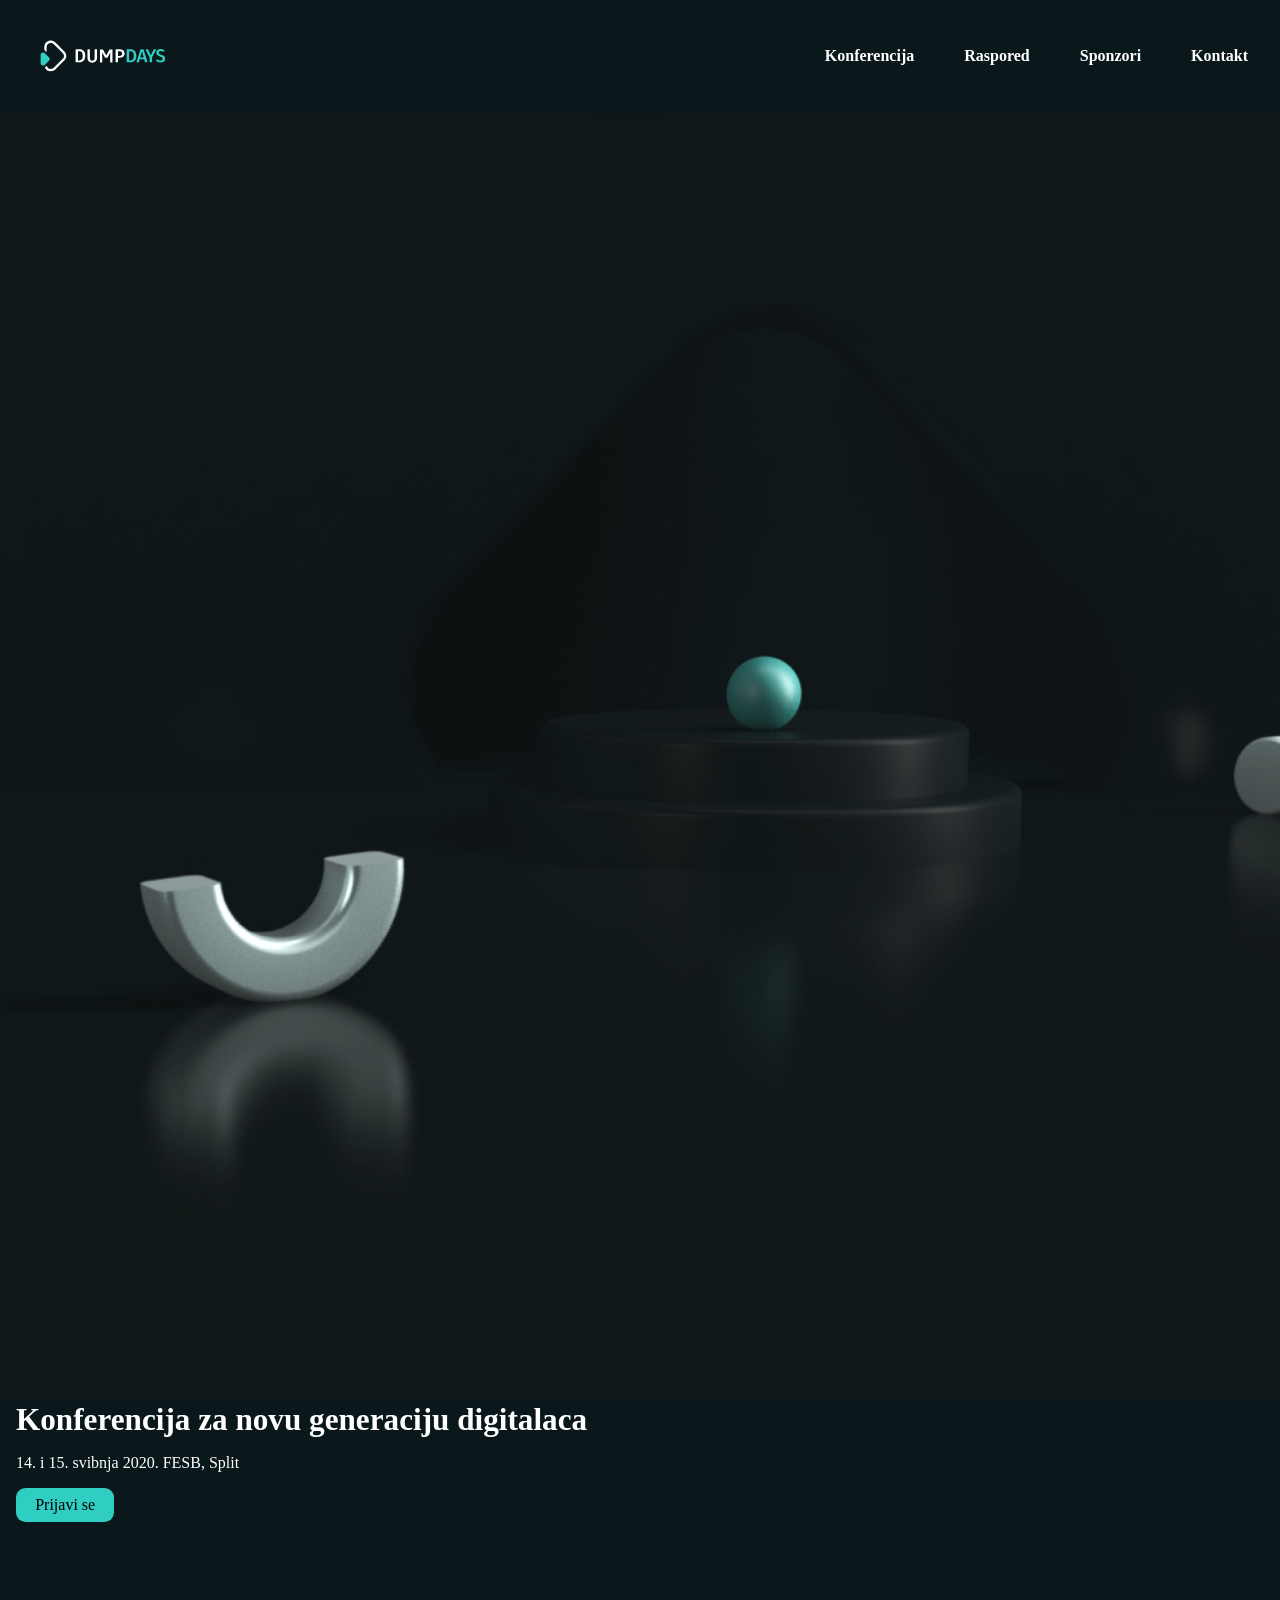
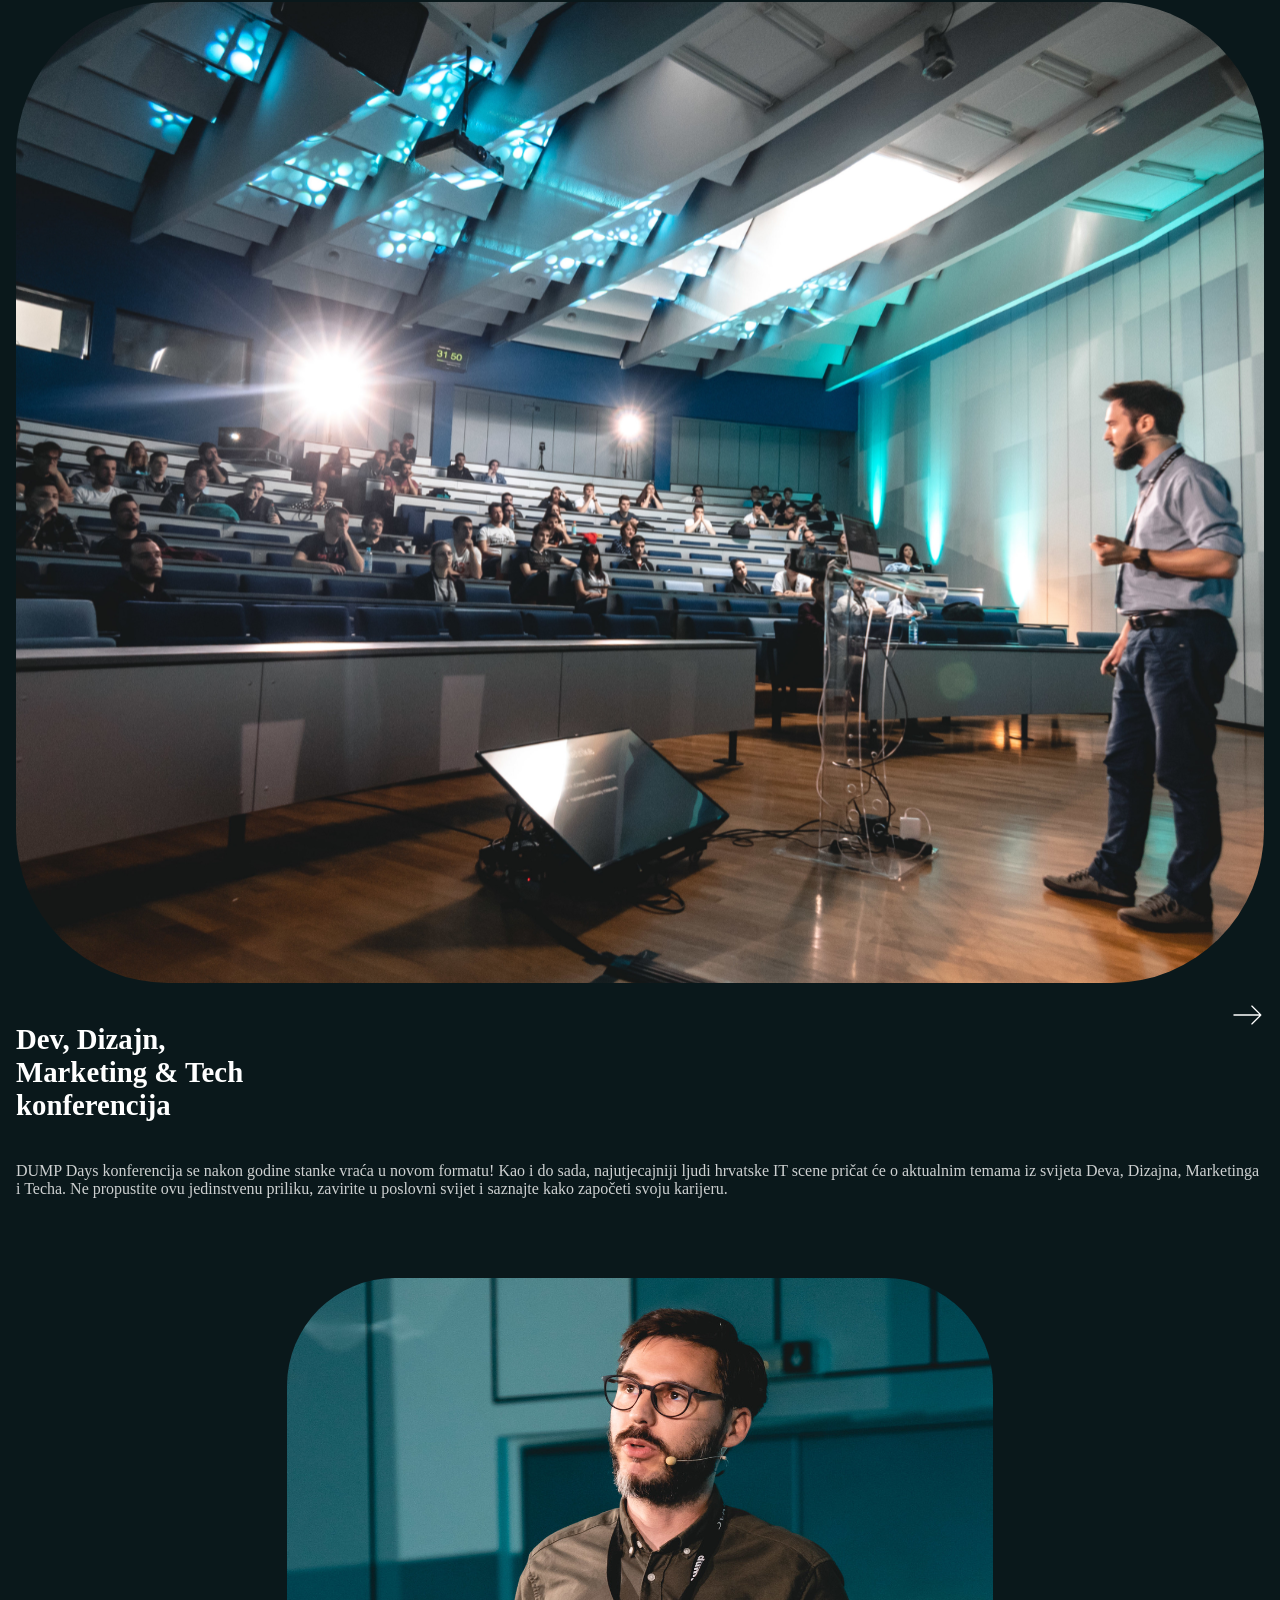
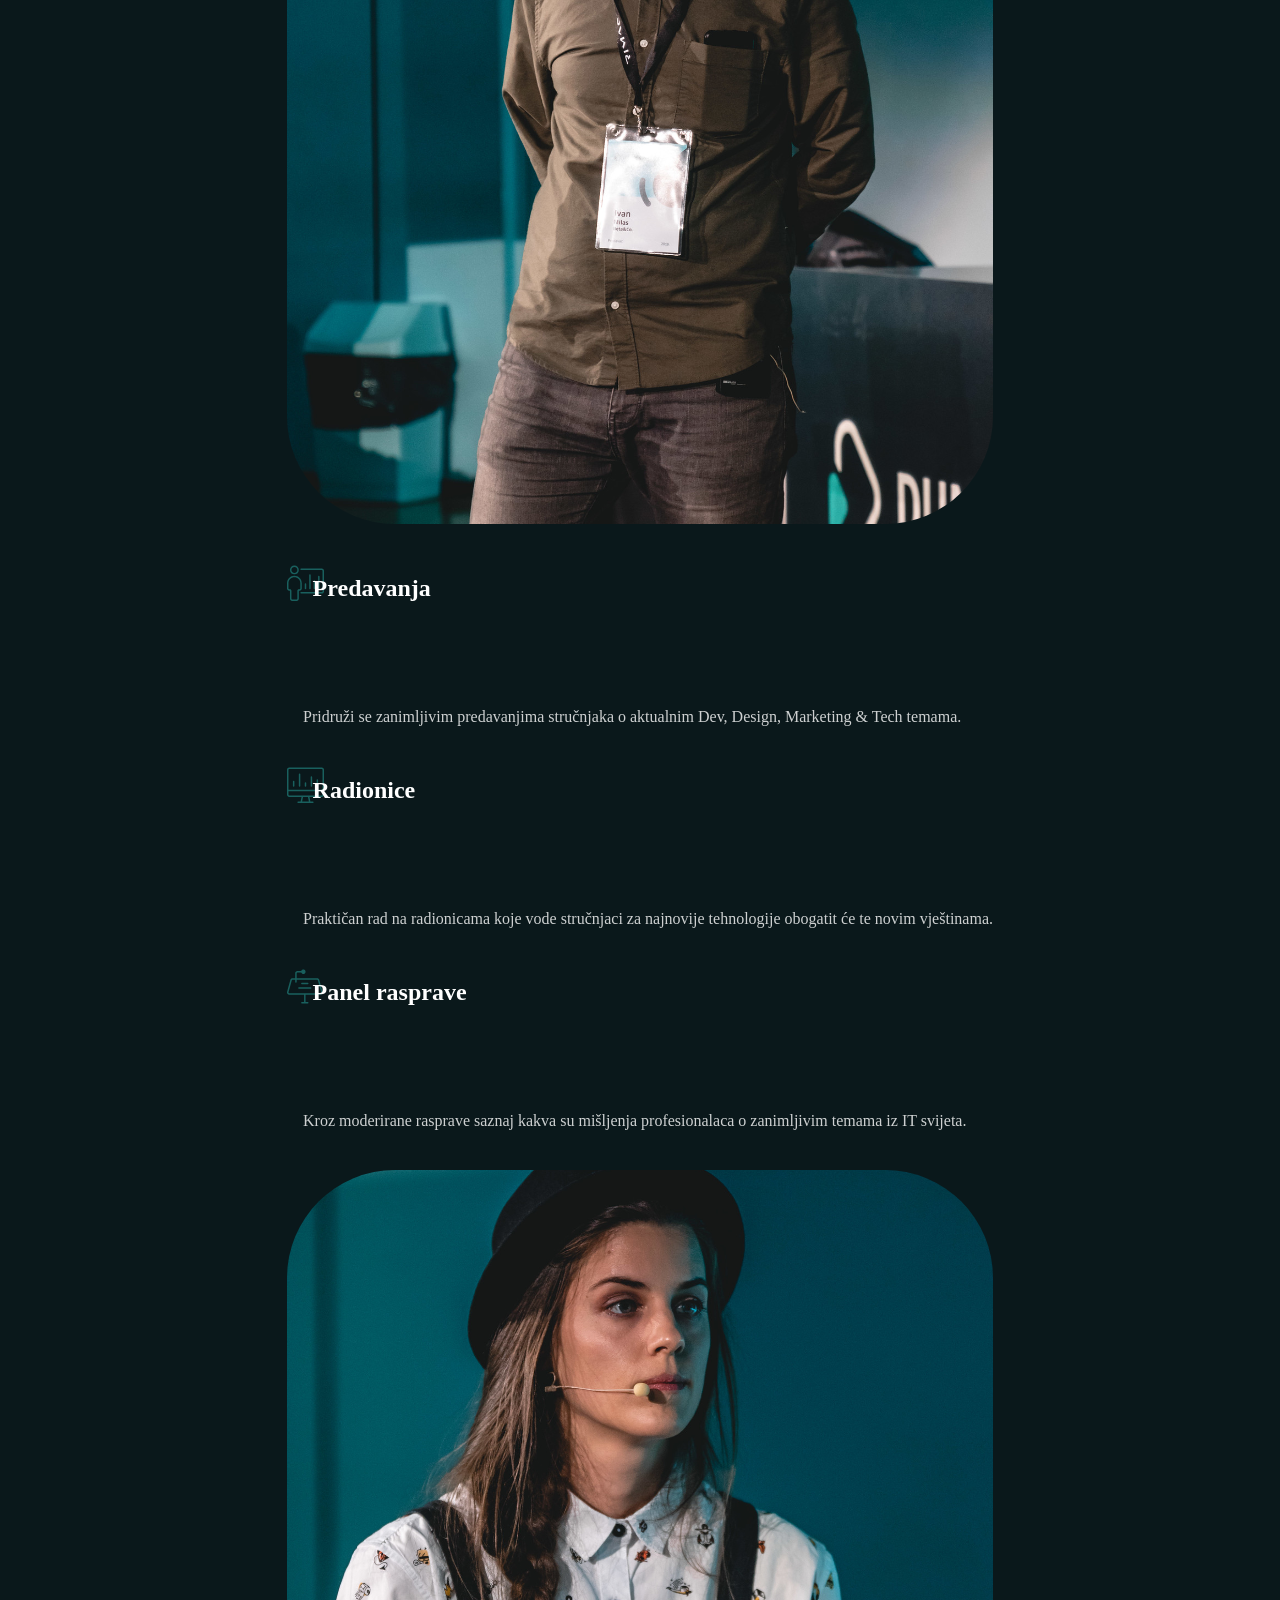
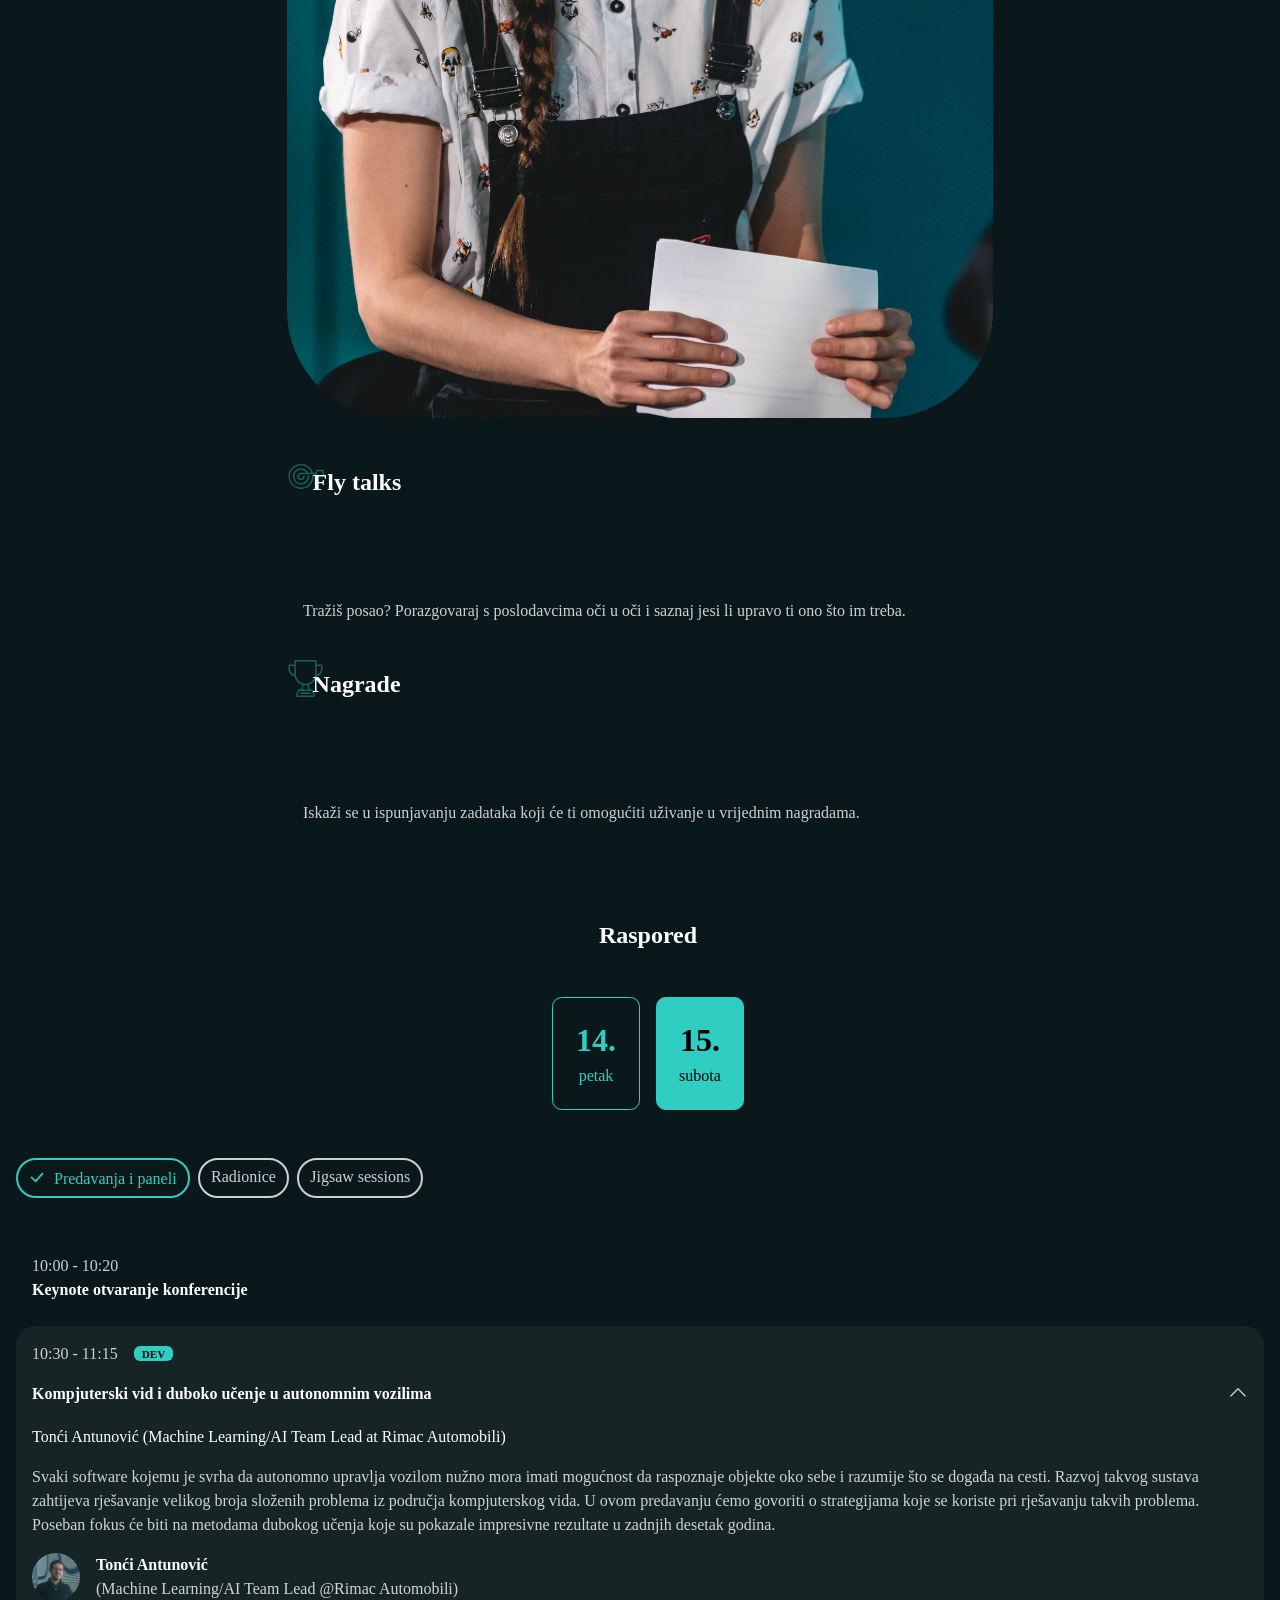
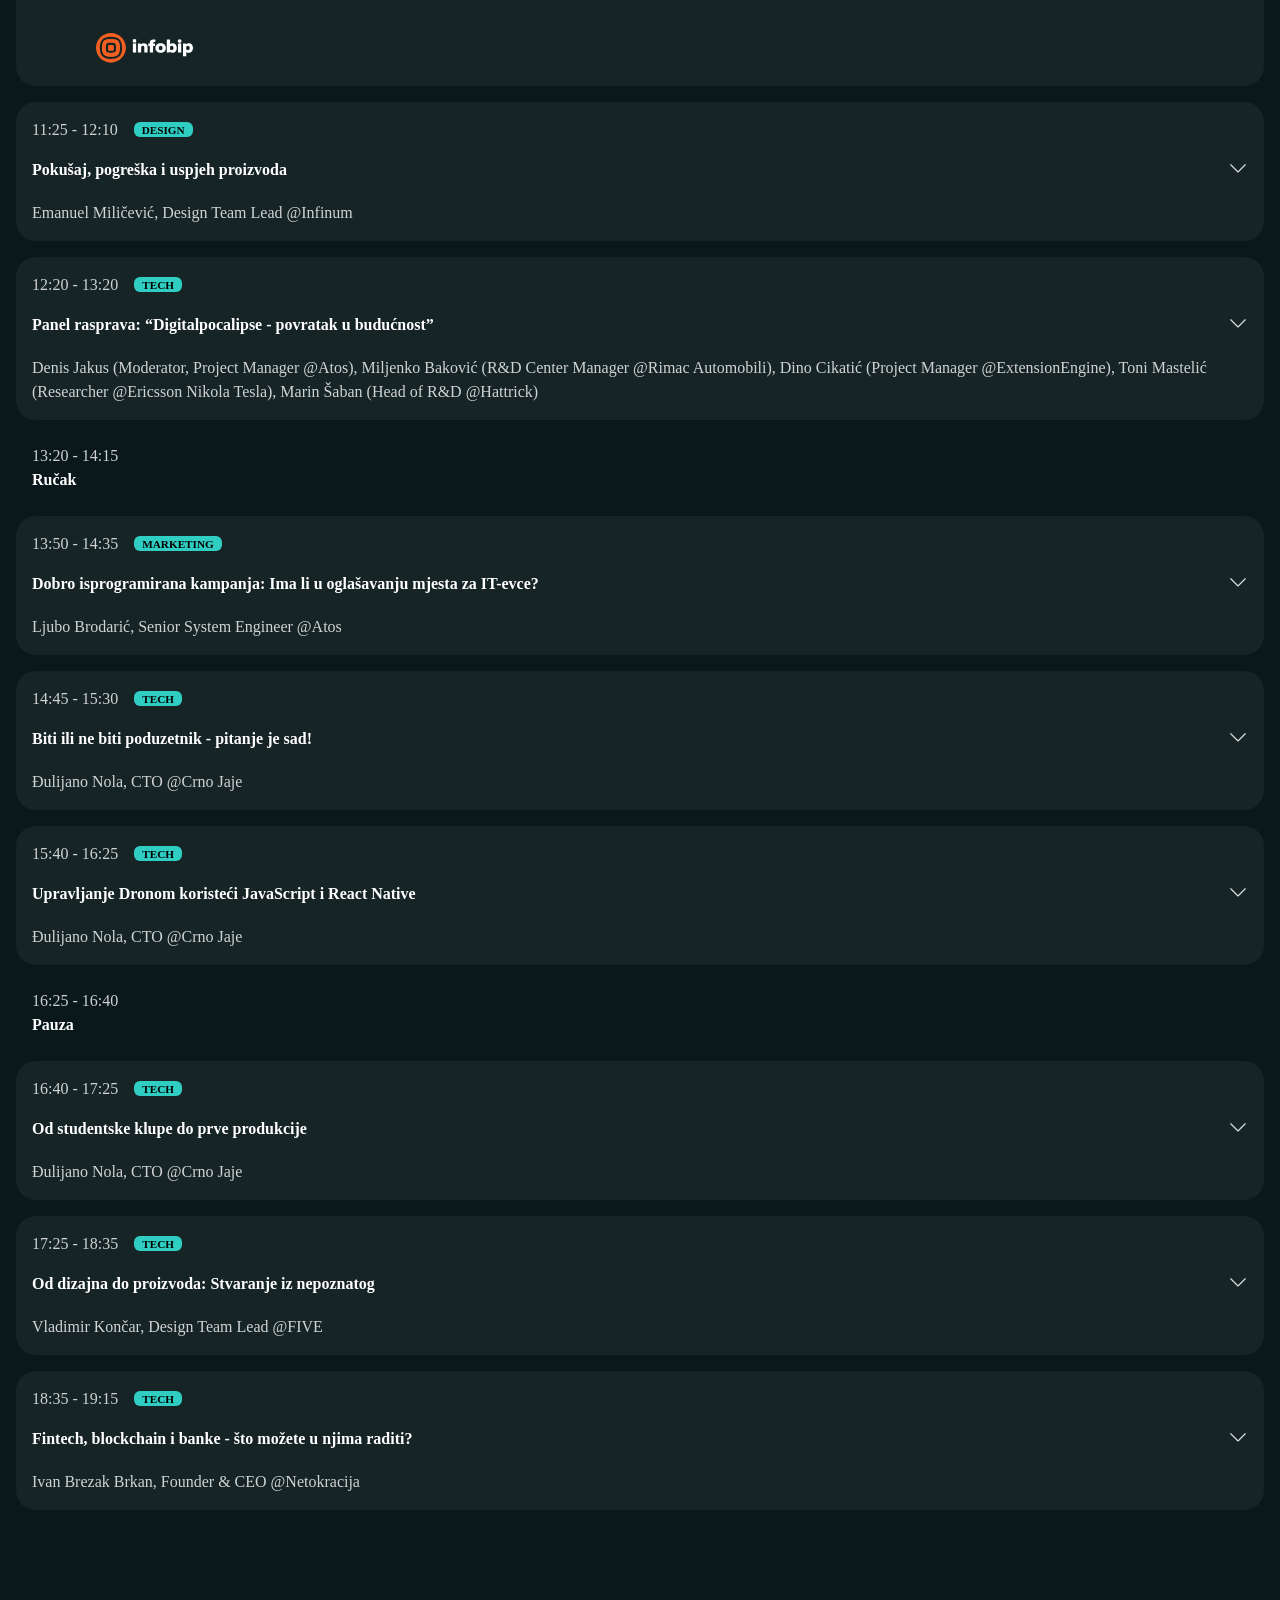
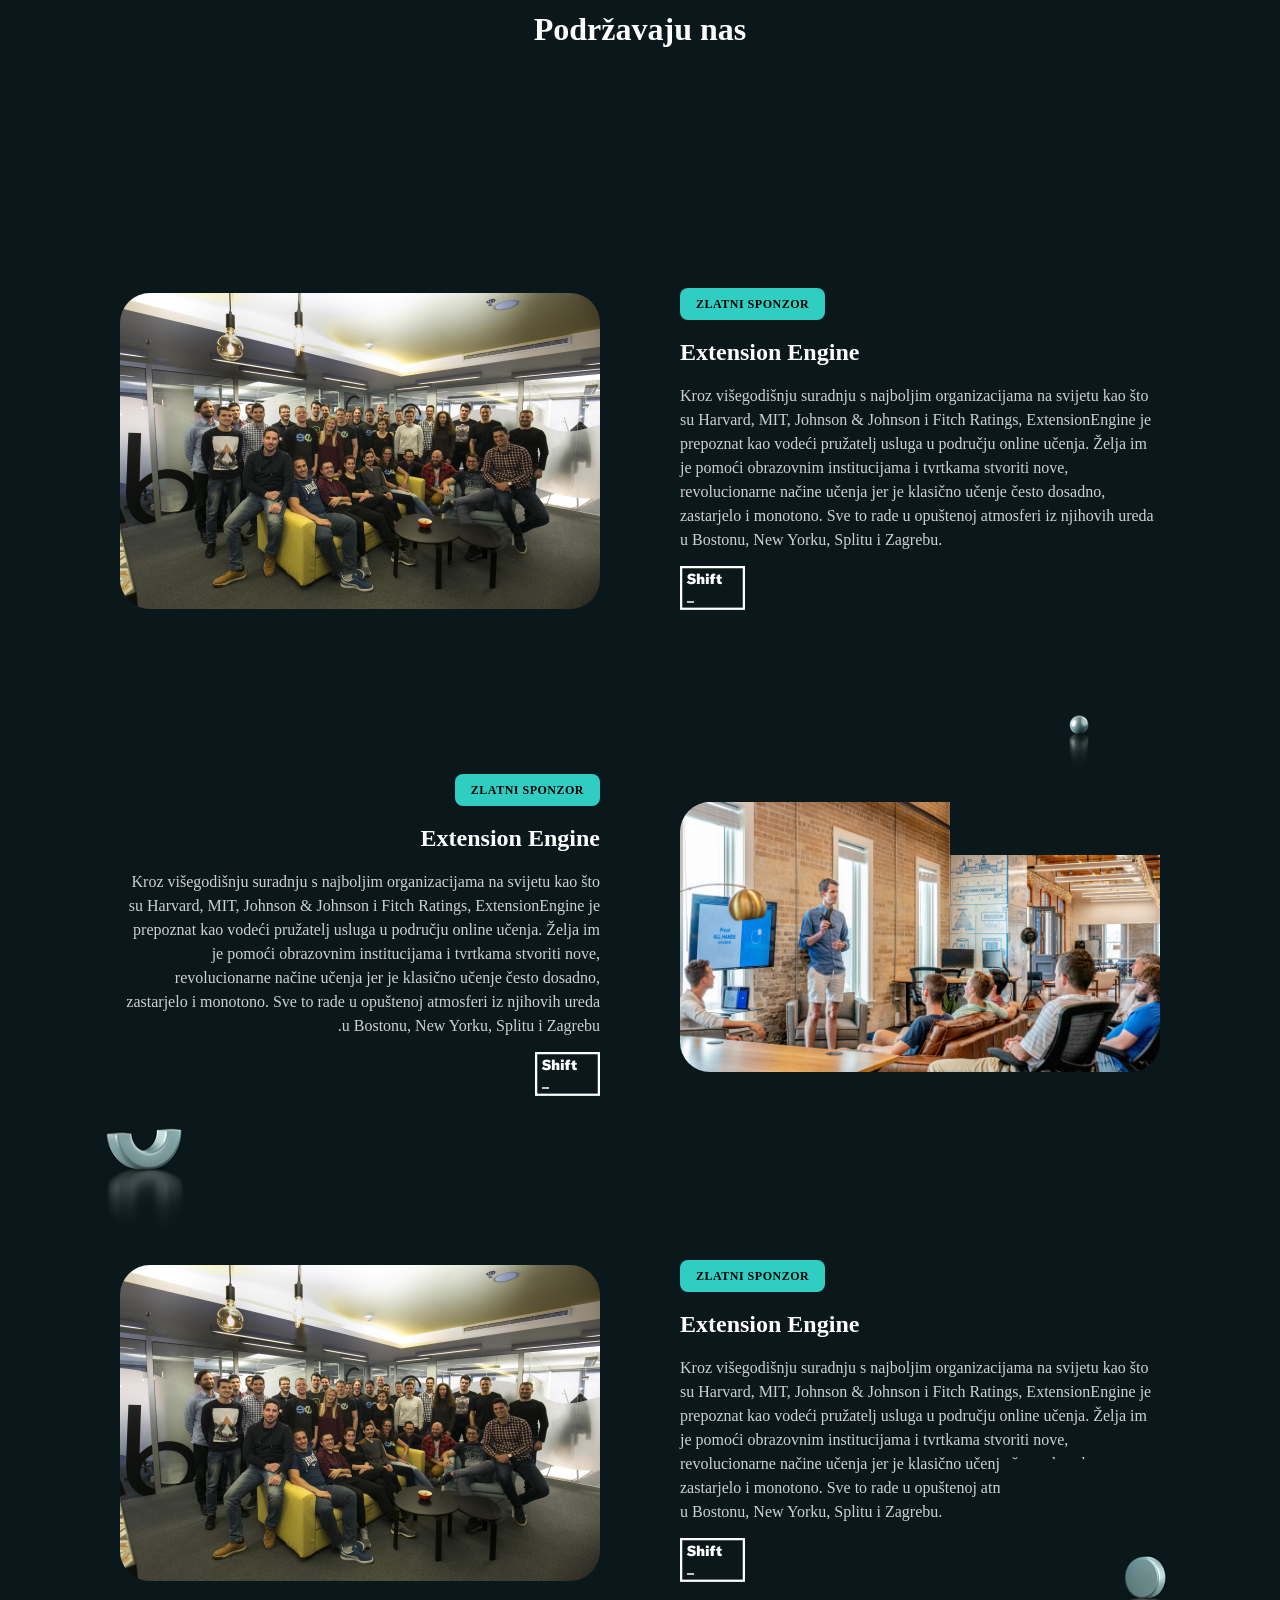
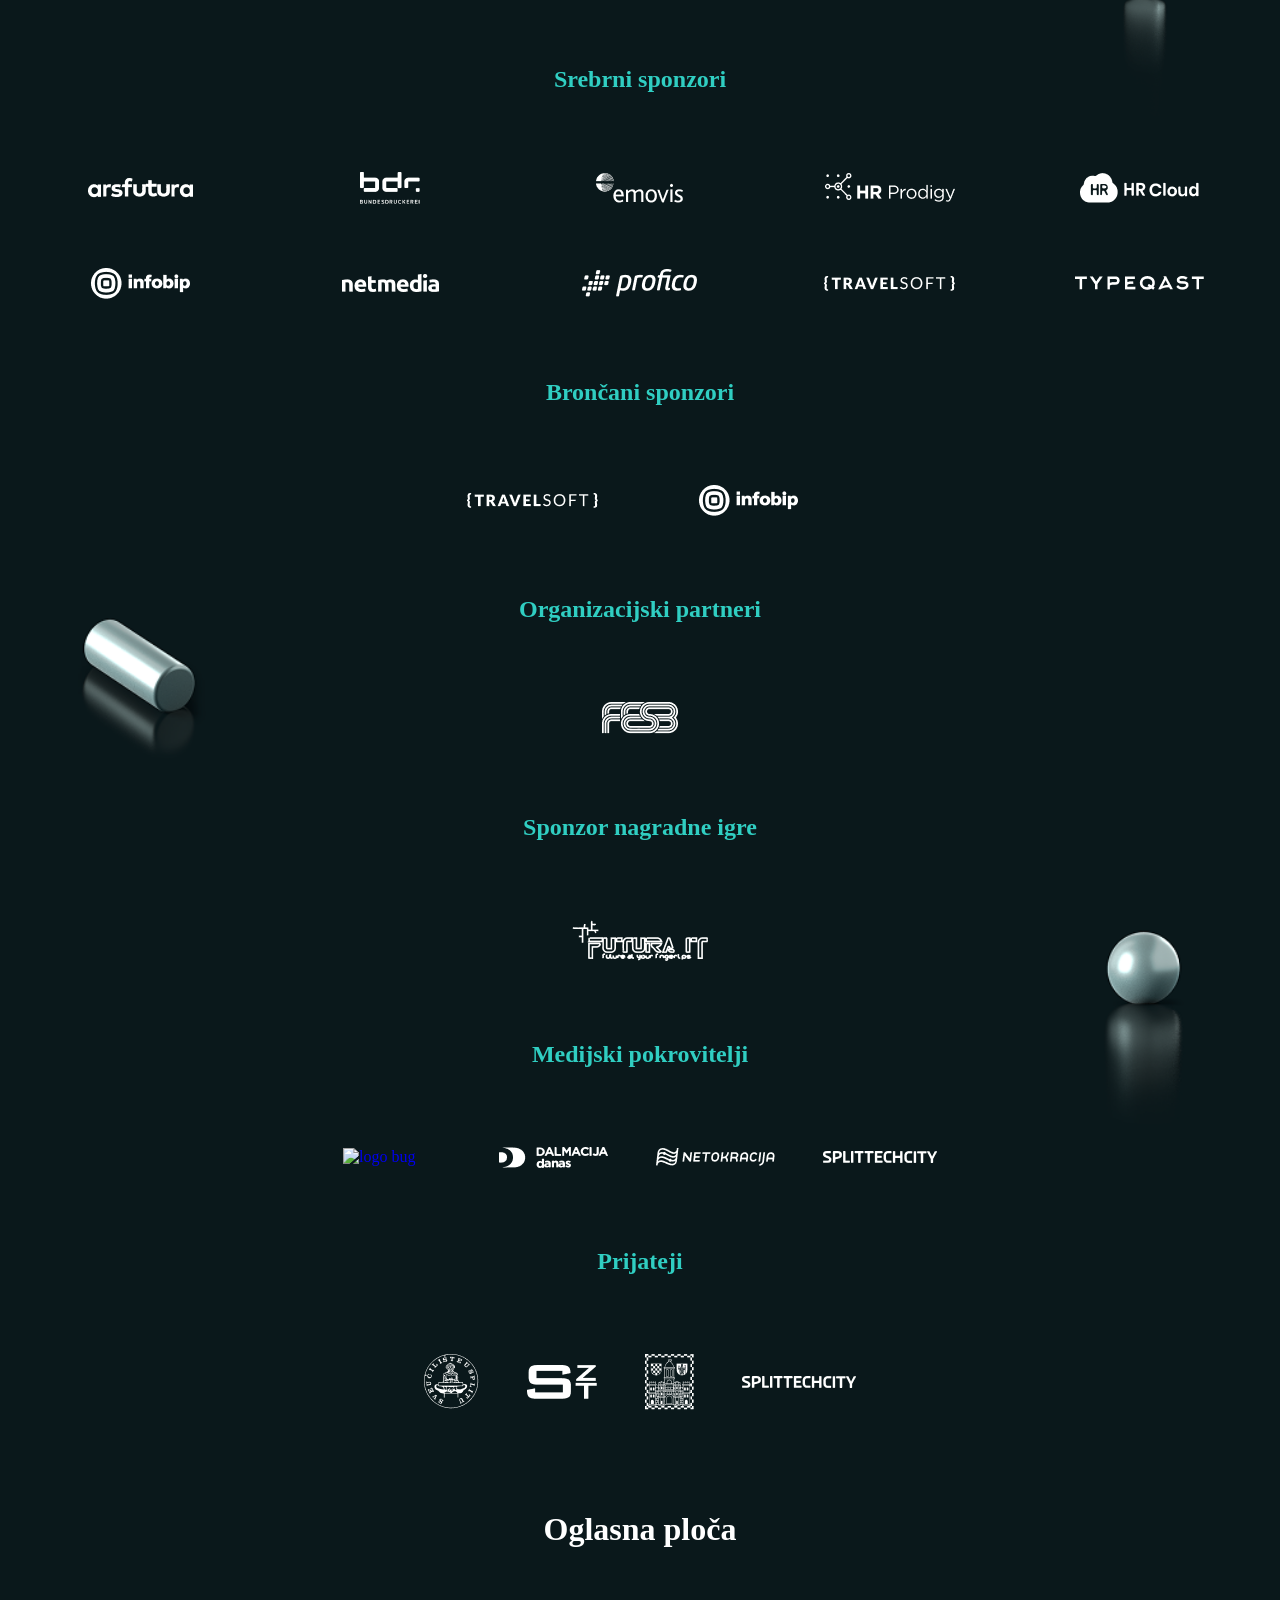
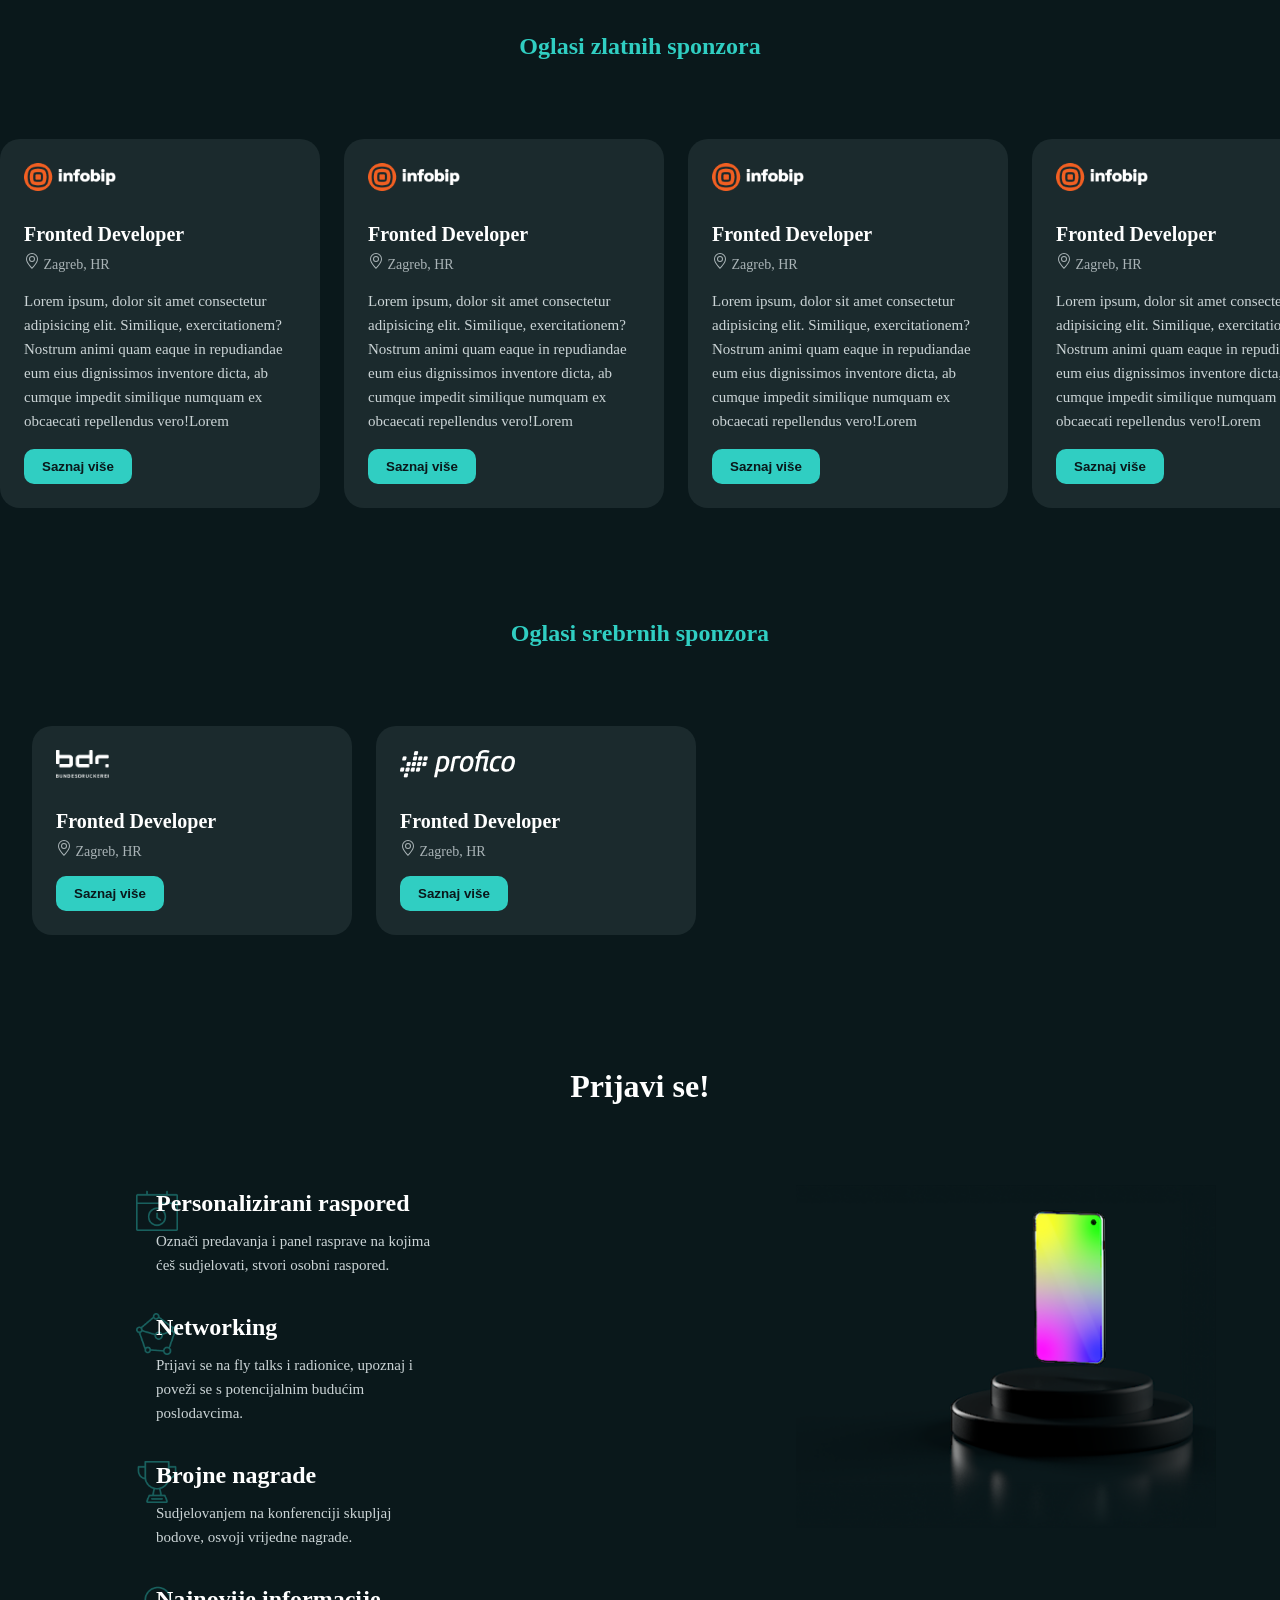
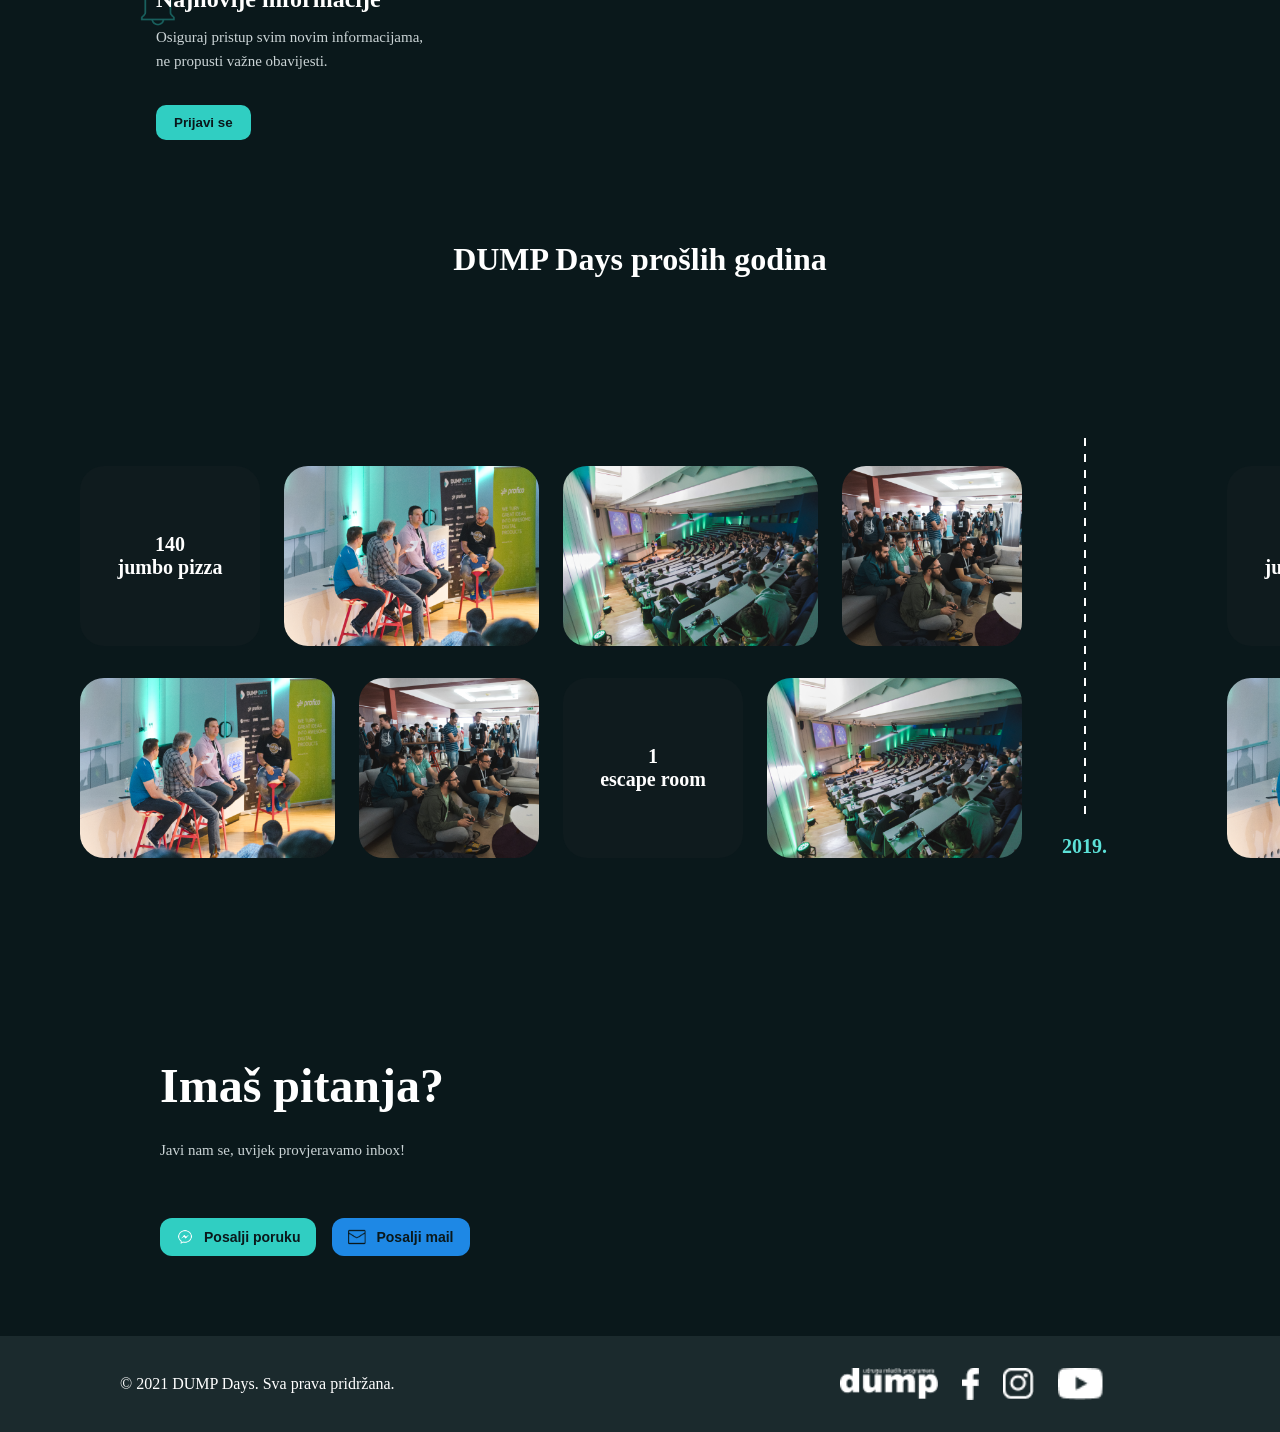
==== index.html @ fdef2664 "Add navbar desktop version" ====
<!DOCTYPE html>
<html lang="en">

<head>
    <meta charset="UTF-8" />
    <meta http-equiv="X-UA-Compatible" content="IE=edge">
    <meta name="viewport" content="width=device-width, initial-scale=1.0" />
    <link rel="stylesheet" href="styles/style.css" />
    <link rel="stylesheet" href="styles/navbar.css">
    <link rel="stylesheet" href="styles/sponsors_style.css" />
    <link rel="stylesheet" href="styles/advertisement_style.css" />
    <link rel="stylesheet" href="styles/sign_up_style.css">
    <link rel="stylesheet" href="styles/timeline_style.css">
    <link rel="stylesheet" href="styles/contact_footer_style.css">
    <link rel="stylesheet" href="styles/main-title-overview.css">
    <link rel="stylesheet" href="styles/schedule.css">
    <title>DUMP Days</title>
</head>

<body>
    <nav>
        <div class="navbar-logo">
            <img src="assets/Vector.svg" alt="Logo part one">
            <img src="assets/Vector-2.svg" alt="Logo part two">
            <img src="assets/logotype-white.svg" alt="Dump days logo">
        </div>
        <input type="checkbox" id="navbar-menu-toggle">
        <label class="navbar-hamburger" for="navbar-menu-toggle">
            <div class="bar"></div>
            <div class="bar"></div>
        </label>
        <div class="navbar-navigation">
            <a href="">Konferencija</a>
            <a href="">Raspored</a>
            <a href="">Sponzori</a>
            <a href="">Oglasna ploča</a>
            <a href="">Kontakt</a>
            <a href="" class="special-item">Prijava</a>
        </div>
    </nav>
    <section class="main-title">
        <div class="mood-sampler">
            <img src="assets/header.svg" alt="Mood sampler">
        </div>
        <div class="main-title-text">
            <h1>Konferencija za novu generaciju digitalaca</h1>
        </div>
        <div class="main-title-subtext">
            <p>14. i 15. svibnja 2020. FESB, Split</p>
        </div>
        <div class="special-item main-title-subtext">Prijavi se</div>
    </section>
    <section class="overview">
        <div class="introduction">
            <img src="assets/47937022477_01c7ef0845_5k 1.svg" alt="Talk">
            <div class="introduction-title">
                <h2>Dev, Dizajn, <br> Marketing & Tech <br> konferencija</h2>
                <img src="assets/arrow-right.svg" alt="right arrow">
            </div>
            <div class="introduction-text">
                DUMP Days konferencija se nakon godine stanke vraća u novom formatu!
                Kao i do sada, najutjecajniji ljudi hrvatske IT scene pričat će o
                aktualnim temama iz svijeta Deva, Dizajna, Marketinga i Techa.
                Ne propustite ovu jedinstvenu priliku, zavirite u poslovni svijet i
                saznajte kako započeti svoju karijeru.
            </div>
        </div>
        <div class="activities">
            <div class="activities-item">
                <img class="activity-speaker" src="assets/image2.svg" alt="Speaker">
            </div>
            <div class="activities-item">
                <img class="activity-icon" src="assets/predavanja.svg" alt="lecture icon">
                <h3>Predavanja</h3>
                <p>Pridruži se zanimljivim predavanjima stručnjaka o aktualnim Dev,
                    Design, Marketing & Tech temama.</p>
            </div>
            <div class="activities-item">
                <img class="activity-icon" src="assets/radionice.svg" alt="workshop icon">
                <h3>Radionice</h3>
                <p>Praktičan rad na radionicama koje vode stručnjaci za najnovije
                    tehnologije obogatit će te novim vještinama.</p>
            </div>
            <div class="activities-item">
                <img class="activity-icon" src="assets/panel-rasprave.svg" alt="panel icon">
                <h3>Panel rasprave</h3>
                <p>Kroz moderirane rasprave saznaj kakva su mišljenja profesionalaca
                    o zanimljivim temama iz IT svijeta.</p>
            </div>
            <div class="activities-item">
                <img class="activity-speaker" src="assets/47937023993_2deba4a682_k 1.svg" alt="Speaker">
            </div>
            <div class="activities-item">
                <img class="activity-icon" src="assets/fly talks.svg" alt="panel icon">
                <h3>Fly talks</h3>
                <p>Tražiš posao? Porazgovaraj s poslodavcima oči u oči i
                    saznaj jesi li upravo ti ono što im treba.</p>
            </div>
            <div class="activities-item">
                <img class="activity-icon" src="assets/nagrade.svg" alt="panel icon">
                <h3>Nagrade</h3>
                <p>Iskaži se u ispunjavanju zadataka koji će ti omogućiti
                    uživanje u vrijednim nagradama.</p>
            </div>
        </div>
    </section>
    <section class="schedule">
        <h2>Raspored</h2>
        <div class="schedule-date">
            <div class="date">
                <div>14.</div>
                <div>petak</div>
            </div>
            <div class="date">
                <div>15.</div>
                <div>subota</div>
            </div>
        </div>
        <div class="schedule-type-activities">
            <div> <span><img src="assets/check.svg" alt="checkmark"></span> Predavanja i paneli</div>
            <div>Radionice</div>
            <div>Jigsaw sessions</div>
        </div>
        <div class="schedule-card-container">
            <div class="schedule-card">
                <div class="schedule-card-general-info">
                    <p>10:00 - 10:20</p>
                    <h4>Keynote otvaranje konferencije</h4>
                </div>
                <div class="schedule-card-content">
                    <div class="schedule-content-time">
                        <p>10:30 - 11:15</p>
                        <span>DEV</span>
                    </div>
                    <div class="schedule-card-title">
                        <h4>Kompjuterski vid i duboko učenje u autonomnim vozilima</h4>
                        <span><img src="assets/chevron-top.svg" alt="top chevron"></span>
                    </div>
                    <div class="schedule-card-presenter">
                        Tonći Antunović (Machine Learning/AI Team Lead at Rimac Automobili)
                    </div>
                    <div class="schedule-card-description">
                        <p>
                            Svaki software kojemu je svrha da autonomno upravlja
                            vozilom nužno mora imati mogućnost da raspoznaje objekte
                            oko sebe i razumije što se događa na cesti.
                            Razvoj takvog sustava zahtijeva rješavanje velikog
                            broja složenih problema iz područja kompjuterskog vida.
                            U ovom predavanju ćemo govoriti o strategijama koje se
                            koriste pri rješavanju takvih problema.
                            Poseban fokus će biti na metodama dubokog učenja koje su
                            pokazale impresivne rezultate u zadnjih desetak godina.
                        </p>
                    </div>
                    <div class="schedule-card-speaker-info">
                        <span><img src="assets/image 34.svg" alt="speaker image"></span>
                        <div>
                            <h4>Tonći Antunović</h4>
                            <span>(Machine Learning/AI Team Lead @Rimac Automobili)</span>
                            <span><img src="assets/Firma1.svg" alt="infobip logo"></span>
                        </div>
                    </div>
                </div>
            </div>
            <div class="schedule-card">
                <div class="schedule-card-content">
                    <div class="schedule-content-time">
                        <p>11:25 - 12:10</p>
                        <span>DESIGN</span>
                    </div>
                    <div class="schedule-card-title">
                        <h4>Pokušaj, pogreška i uspjeh proizvoda</h4>
                        <span><img src="assets/chevron-bottom.svg" alt="bottom chevron"></span>
                    </div>
                    <div class="schedule-card-speaker-info">
                        <div>
                            <span>Emanuel Miličević, Design Team Lead @Infinum</span>
                        </div>
                    </div>
                </div>
            </div>
            <div class="schedule-card">
                <div class="schedule-card-content">
                    <div class="schedule-content-time">
                        <p>12:20 - 13:20</p>
                        <span>TECH</span>
                    </div>
                    <div class="schedule-card-title">
                        <h4>Panel rasprava: “Digitalpocalipse - povratak u budućnost”</h4>
                        <span><img src="assets/chevron-bottom.svg" alt="bottom chevron"></span>
                    </div>
                    <div class="schedule-card-speaker-info">
                        <div>
                            <span>Denis Jakus (Moderator, Project Manager @Atos), 
                                Miljenko Baković (R&D Center Manager @Rimac Automobili), 
                                Dino Cikatić (Project Manager @ExtensionEngine), 
                                Toni Mastelić (Researcher @Ericsson Nikola Tesla), 
                                Marin Šaban (Head of R&D @Hattrick)
                            </span>
                        </div>
                    </div>
                </div>
            </div>
            <div class="schedule-card-general-info">
                <p>13:20 - 14:15</p>
                <h4>Ručak</h4>
            </div>
            <div class="schedule-card">
                <div class="schedule-card-content">
                    <div class="schedule-content-time">
                        <p>13:50 - 14:35</p>
                        <span>MARKETING</span>
                    </div>
                    <div class="schedule-card-title">
                        <h4>Dobro isprogramirana kampanja: Ima
                            li u oglašavanju mjesta za IT-evce?
                        </h4>
                        <span><img src="assets/chevron-bottom.svg" alt="bottom chevron"></span>
                    </div>
                    <div class="schedule-card-speaker-info">
                        <div>
                            <span>Ljubo Brodarić, Senior System Engineer @Atos</span>
                        </div>
                    </div>
                </div>
            </div>
            <div class="schedule-card">
                <div class="schedule-card-content">
                    <div class="schedule-content-time">
                        <p>14:45 - 15:30</p>
                        <span>TECH</span>
                    </div>
                    <div class="schedule-card-title">
                        <h4>Biti ili ne biti poduzetnik - pitanje je
                            sad!
                        </h4>
                        <span><img src="assets/chevron-bottom.svg" alt="bottom chevron"></span>
                    </div>
                    <div class="schedule-card-speaker-info">
                        <div>
                            <span>Đulijano Nola, CTO @Crno Jaje</span>
                        </div>
                    </div>
                </div>
            </div>
            <div class="schedule-card">
                <div class="schedule-card-content">
                    <div class="schedule-content-time">
                        <p>15:40 - 16:25</p>
                        <span>TECH</span>
                    </div>
                    <div class="schedule-card-title">
                        <h4>Upravljanje Dronom koristeći 
                            JavaScript i React Native
                        </h4>
                        <span><img src="assets/chevron-bottom.svg" alt="bottom chevron"></span>
                    </div>
                    <div class="schedule-card-speaker-info">
                        <div>
                            <span>Đulijano Nola, CTO @Crno Jaje</span>
                        </div>
                    </div>
                </div>
            </div>
            <div class="schedule-card-general-info">
                <p>16:25 - 16:40</p>
                <h4>Pauza</h4>
            </div>
            <div class="schedule-card">
                <div class="schedule-card-content">
                    <div class="schedule-content-time">
                        <p>16:40 - 17:25</p>
                        <span>TECH</span>
                    </div>
                    <div class="schedule-card-title">
                        <h4>Od studentske klupe do prve 
                            produkcije
                        </h4>
                        <span><img src="assets/chevron-bottom.svg" alt="bottom chevron"></span>
                    </div>
                    <div class="schedule-card-speaker-info">
                        <div>
                            <span>Đulijano Nola, CTO @Crno Jaje</span>
                        </div>
                    </div>
                </div>
            </div>
            <div class="schedule-card">
                <div class="schedule-card-content">
                    <div class="schedule-content-time">
                        <p>17:25 - 18:35</p>
                        <span>TECH</span>
                    </div>
                    <div class="schedule-card-title">
                        <h4>Od dizajna do proizvoda: Stvaranje iz nepoznatog</h4>
                        <span><img src="assets/chevron-bottom.svg" alt="bottom chevron"></span>
                    </div>
                    <div class="schedule-card-speaker-info">
                        <div>
                            <span>Vladimir Končar, Design Team Lead @FIVE</span>
                        </div>
                    </div>
                </div>
            </div>
            <div class="schedule-card">
                <div class="schedule-card-content">
                    <div class="schedule-content-time">
                        <p>18:35 - 19:15</p>
                        <span>TECH</span>
                    </div>
                    <div class="schedule-card-title">
                        <h4>Fintech, blockchain i banke - što možete u njima raditi?</h4>
                        <span><img src="assets/chevron-bottom.svg" alt="bottom chevron"></span>
                    </div>
                    <div class="schedule-card-speaker-info">
                        <div>
                            <span>Ivan Brezak Brkan, Founder & CEO @Netokracija</span>
                        </div>
                    </div>
                </div>
            </div>
        </div>
    </section>
    <div class="supporters-wrapper">
        <h3>Podržavaju nas</h3>
        <div class="supporter-card">
            <div class="supporter-image">
                <img src="assets/ExtensionEngineTeam.jpg" alt="Extension Engine Team" class="img-supporter" />
            </div>
            <div class="supporter-content">
                <span class="gold-sponsor-sign">ZLATNI SPONZOR</span>

                <span class="supporter-title">Extension Engine</span>
                <p>
                    Kroz višegodišnju suradnju s najboljim organizacijama na svijetu kao
                    što su Harvard, MIT, Johnson & Johnson i Fitch Ratings,
                    ExtensionEngine je prepoznat kao vodeći pružatelj usluga u području
                    online učenja. Želja im je pomoći obrazovnim institucijama i tvrtkama
                    stvoriti nove, revolucionarne načine učenja jer je klasično učenje
                    često dosadno, zastarjelo i monotono. Sve to rade u opuštenoj
                    atmosferi iz njihovih ureda u Bostonu, New Yorku, Splitu i Zagrebu.
                </p>
                <a href="https://shift.com/about/" target="_blank">
                    <img src="assets/Shift logo.png" alt="shift-logo" />
                </a>
            </div>
        </div>

        <div class="supporter-card">
            <div class="supporter-image">
                <img src="assets/ExtensionEngineTeam2.jpg" alt="Extension Engine Team2" class="img-supporter" />
            </div>
            <div class="supporter-content">
                <span class="gold-sponsor-sign">ZLATNI SPONZOR</span>
                <span class="supporter-title">Extension Engine</span>
                <p>
                    Kroz višegodišnju suradnju s najboljim organizacijama na svijetu kao
                    što su Harvard, MIT, Johnson & Johnson i Fitch Ratings,
                    ExtensionEngine je prepoznat kao vodeći pružatelj usluga u području
                    online učenja. Želja im je pomoći obrazovnim institucijama i tvrtkama
                    stvoriti nove, revolucionarne načine učenja jer je klasično učenje
                    često dosadno, zastarjelo i monotono. Sve to rade u opuštenoj
                    atmosferi iz njihovih ureda u Bostonu, New Yorku, Splitu i Zagrebu.
                </p>
                <a href="https://shift.com/about/" target="_blank">
                    <img src="assets/Shift logo.png" alt="shift-logo" />
                </a>
            </div>
            <img src="assets/little-ball-img.png" alt="little-ball" aria-hidden="true" class="decorative-ball">
        </div>

        <div class="supporter-card">
            <img src="assets/semicircle-img.png" alt="semicircle" aria-hidden="true" class="decorative-semicircle">
            <div class="supporter-image">
                <img src="assets/ExtensionEngineTeam3.jpg" alt="Extension Engine Team3" class="img-supporter" />
            </div>
            <div class="supporter-content">
                <span class="gold-sponsor-sign">ZLATNI SPONZOR</span>
                <span class="supporter-title">Extension Engine</span>
                <p>
                    Kroz višegodišnju suradnju s najboljim organizacijama na svijetu kao
                    što su Harvard, MIT, Johnson & Johnson i Fitch Ratings,
                    ExtensionEngine je prepoznat kao vodeći pružatelj usluga u području
                    online učenja. Želja im je pomoći obrazovnim institucijama i tvrtkama
                    stvoriti nove, revolucionarne načine učenja jer je klasično učenje
                    često dosadno, zastarjelo i monotono. Sve to rade u opuštenoj
                    atmosferi iz njihovih ureda u Bostonu, New Yorku, Splitu i Zagrebu.
                </p>
                <a href="https://shift.com/about/" target="_blank">
                    <img src="assets/Shift logo.png" alt="shift-logo" />
                </a>
            </div>
            <img src="assets/circle-img.png" alt="circle" aria-hidden="true" class="decorative-circle">
        </div>
    </div>
    <section class="sponsores-section">
        <img src="assets/roller-img.png" alt="roller" aria-hidden="true" class="decorative-roller">
        <img src="assets/sphere-img.png" alt="sphere" aria-hidden="true" class="decorative-sphere">

        <section>
            <h2 class="title-sponsor">Srebrni sponzori</h2>
        </section>
        <div class="sponsores sponsores-silver ">
            <a href="https://arsfutura.com/" target="_blank">
                <img src="assets/Arsfutura.png.png" alt="logo arsfutura" />
            </a>
            <a href="https://www.bundesdruckerei.de/en" target="_blank">
                <img src="assets/bdo.png.png" alt="logo bundesdruckerei" />
            </a>
            <a href="https://emovis.com/" target="_blank">
                <img src="assets/Emovis logo.png" alt="logo emovis" />
            </a>
            <a href="https://www.companywall.hr/tvrtka/human-resource-prodigy-doo/MMHiCn5q" target="_blank">
                <img src="assets/Hr prodigy logo.png" alt="logo hr prodigy" />
            </a>
            <a href="https://www.hrcloud.com/" target="_blank">
                <img src="assets/HRC logo.png" alt="logo hrc" />
            </a>
            <a href="https://www.infobip.com/" target="_blank">
                <img src="assets/Infobip logo.png" alt="logo infobip" />
            </a>
            <a href="https://netmedia.hr/" target="_blank">
                <img src="assets/Netmedia logo.png" alt="logo netmedia" />
            </a>
            <a href="https://profi.co/" target="_blank">
                <img src="assets/Profico logo.png" alt="logo profico" />
            </a>
            <a href="https://www.travelsoft.com/" target="_blank">
                <img src="assets/Travelsoft.png" alt="logo travelsoft" />
            </a>
            <a href="https://valcon.com/" target="_blank">
                <img src="assets/TypeQast.png" alt="logo typeqast" />
            </a>
        </div>
        <section>
            <h2 class="title-sponsor">Brončani sponzori</h2>
        </section>
        <div class="sponsores sponsores-bronze">
            <a href="https://www.travelsoft.com/" target="_blank">
                <img src="assets/Travelsoft.png" alt="logo travelsoft" />
            </a>
            <a href="https://www.infobip.com/" target="_blank">
                <img src="assets/Infobip logo.png" alt="logo infobip" />
            </a>
        </div>
        <section>
            <h2 class="title-sponsor">Organizacijski partneri</h2>
        </section>
        <div class="sponsores">
            <a href="https://www.fesb.unist.hr/" target="_blank" class="single-logo">
                <img src="assets/FESB logo.png" alt="logo fesb" />
            </a>
        </div>
        <section>
            <h2 class="title-sponsor">Sponzor nagradne igre</h2>
        </section>
        <div class="sponsores">
            <a href="https://www.futura-it.hr/" target="_blank" class="single-logo">
                <img src="assets/Futura it logo.png" alt="logo futura" />
            </a>
        </div>
        <section>
            <h2 class="title-sponsor">Medijski pokrovitelji</h2>
        </section>
        <div class="sponsores media-friends">
            <a href="https://www.bug.hr/" target="_blank">
                <img src="assets/Bug logo.png" alt="logo bug" class="bug-logo" />
            </a>
            <a href="https://www.dalmacijadanas.hr/" target="_blank">
                <img src="assets/Dalmacija danas logo.png" alt="logo dalmacija danas" />
            </a>
            <a href="https://www.netokracija.com/" target="_blank">
                <img src="assets/Netokracija logo.png" alt="logo netokracija" />
            </a>
            <a href="https://split-techcity.com/" target="_blank">
                <img src="assets/Splittechcity logo.png" alt="logo Splittechcity" />
            </a>
        </div>
        <section>
            <h2 class="title-sponsor">Prijateji</h2>
        </section>
        <div class="sponsores media-friends">
            <a href="https://www.unist.hr/" target="_blank">
                <img src="assets/Sveuciliste u Splitu logo.png" alt="logo st sveucilista" />
            </a>
            <a href="https://www.szst.unist.hr/" target="_blank">
                <img src="assets/Szt logo.png" alt="logo szst" />
            </a>
            <a href="https://split.hr/" target="_blank">
                <img src="assets/st logo.png" alt="logo st" />
            </a>
            <a href="https://split-techcity.com/" target="_blank">
                <img src="assets/Splittechcity logo.png" alt="logo Splittechcity" />
            </a>
        </div>
    </section>
    <h3>Oglasna ploča</h3>
    <section>
        <h2 class="title-sponsor">Oglasi zlatnih sponzora</h2>
    </section>
    <section class="advertising-board">
        <article class="advertising-card">
            <header class="card-header">
                <img src="assets/Infobip logo2.png" alt="Infobip logo" class="company-logo" />
            </header>
            <div class="card-body">
                <div class="card-title">
                    <h3 class="job-title">Fronted Developer</h3>
                    <div class="job-location">
                        <span>
                            <svg xmlns="http://www.w3.org/2000/svg" width="16" height="16" fill="currentColor"
                                class="bi bi-geo-alt" viewBox="0 0 16 16">
                                <path
                                    d="M12.166 8.94c-.524 1.062-1.234 2.12-1.96 3.07A32 32 0 0 1 8 14.58a32 32 0 0 1-2.206-2.57c-.726-.95-1.436-2.008-1.96-3.07C3.304 7.867 3 6.862 3 6a5 5 0 0 1 10 0c0 .862-.305 1.867-.834 2.94M8 16s6-5.686 6-10A6 6 0 0 0 2 6c0 4.314 6 10 6 10" />
                                <path d="M8 8a2 2 0 1 1 0-4 2 2 0 0 1 0 4m0 1a3 3 0 1 0 0-6 3 3 0 0 0 0 6" />
                            </svg>
                            Zagreb, HR
                        </span>
                    </div>
                </div>
                <p class="job-description">
                    Lorem ipsum, dolor sit amet consectetur adipisicing elit. Similique,
                    exercitationem? Nostrum animi quam eaque in repudiandae eum eius
                    dignissimos inventore dicta, ab cumque impedit similique numquam ex
                    obcaecati repellendus vero!Lorem
                </p>
                <button class="more-about-job">Saznaj više</button>
            </div>
        </article>
        <article class="advertising-card">
            <header class="card-header">
                <img src="assets/Infobip logo2.png" alt="Infobip logo" class="company-logo" />
            </header>
            <div class="card-body">
                <div class="card-title">
                    <h3 class="job-title">Fronted Developer</h3>
                    <div class="job-location">
                        <span>
                            <svg xmlns="http://www.w3.org/2000/svg" width="16" height="16" fill="currentColor"
                                class="bi bi-geo-alt" viewBox="0 0 16 16">
                                <path
                                    d="M12.166 8.94c-.524 1.062-1.234 2.12-1.96 3.07A32 32 0 0 1 8 14.58a32 32 0 0 1-2.206-2.57c-.726-.95-1.436-2.008-1.96-3.07C3.304 7.867 3 6.862 3 6a5 5 0 0 1 10 0c0 .862-.305 1.867-.834 2.94M8 16s6-5.686 6-10A6 6 0 0 0 2 6c0 4.314 6 10 6 10" />
                                <path d="M8 8a2 2 0 1 1 0-4 2 2 0 0 1 0 4m0 1a3 3 0 1 0 0-6 3 3 0 0 0 0 6" />
                            </svg>
                            Zagreb, HR
                        </span>
                    </div>
                </div>
                <p class="job-description">
                    Lorem ipsum, dolor sit amet consectetur adipisicing elit. Similique,
                    exercitationem? Nostrum animi quam eaque in repudiandae eum eius
                    dignissimos inventore dicta, ab cumque impedit similique numquam ex
                    obcaecati repellendus vero!Lorem
                </p>
                <button class="more-about-job">Saznaj više</button>
            </div>
        </article>
        <article class="advertising-card">
            <header class="card-header">
                <img src="assets/Infobip logo2.png" alt="Infobip logo" class="company-logo" />
            </header>
            <div class="card-body">
                <div class="card-title">
                    <h3 class="job-title">Fronted Developer</h3>
                    <div class="job-location">
                        <span>
                            <svg xmlns="http://www.w3.org/2000/svg" width="16" height="16" fill="currentColor"
                                class="bi bi-geo-alt" viewBox="0 0 16 16">
                                <path
                                    d="M12.166 8.94c-.524 1.062-1.234 2.12-1.96 3.07A32 32 0 0 1 8 14.58a32 32 0 0 1-2.206-2.57c-.726-.95-1.436-2.008-1.96-3.07C3.304 7.867 3 6.862 3 6a5 5 0 0 1 10 0c0 .862-.305 1.867-.834 2.94M8 16s6-5.686 6-10A6 6 0 0 0 2 6c0 4.314 6 10 6 10" />
                                <path d="M8 8a2 2 0 1 1 0-4 2 2 0 0 1 0 4m0 1a3 3 0 1 0 0-6 3 3 0 0 0 0 6" />
                            </svg>
                            Zagreb, HR
                        </span>
                    </div>
                </div>
                <p class="job-description">
                    Lorem ipsum, dolor sit amet consectetur adipisicing elit. Similique,
                    exercitationem? Nostrum animi quam eaque in repudiandae eum eius
                    dignissimos inventore dicta, ab cumque impedit similique numquam ex
                    obcaecati repellendus vero!Lorem
                </p>
                <button class="more-about-job">Saznaj više</button>
            </div>
        </article>
        <article class="advertising-card">
            <header class="card-header">
                <img src="assets/Infobip logo2.png" alt="Infobip logo" class="company-logo" />
            </header>
            <div class="card-body">
                <div class="card-title">
                    <h3 class="job-title">Fronted Developer</h3>
                    <div class="job-location">
                        <span>
                            <svg xmlns="http://www.w3.org/2000/svg" width="16" height="16" fill="currentColor"
                                class="bi bi-geo-alt" viewBox="0 0 16 16">
                                <path
                                    d="M12.166 8.94c-.524 1.062-1.234 2.12-1.96 3.07A32 32 0 0 1 8 14.58a32 32 0 0 1-2.206-2.57c-.726-.95-1.436-2.008-1.96-3.07C3.304 7.867 3 6.862 3 6a5 5 0 0 1 10 0c0 .862-.305 1.867-.834 2.94M8 16s6-5.686 6-10A6 6 0 0 0 2 6c0 4.314 6 10 6 10" />
                                <path d="M8 8a2 2 0 1 1 0-4 2 2 0 0 1 0 4m0 1a3 3 0 1 0 0-6 3 3 0 0 0 0 6" />
                            </svg>
                            Zagreb, HR
                        </span>
                    </div>
                </div>
                <p class="job-description">
                    Lorem ipsum, dolor sit amet consectetur adipisicing elit. Similique,
                    exercitationem? Nostrum animi quam eaque in repudiandae eum eius
                    dignissimos inventore dicta, ab cumque impedit similique numquam ex
                    obcaecati repellendus vero!Lorem
                </p>
                <button class="more-about-job">Saznaj više</button>
            </div>
        </article>
    </section>
    <section>
        <h2 class="title-sponsor">Oglasi srebrnih sponzora</h2>
    </section>
    <section class="advertising-board">
        <article class="advertising-card">
            <header class="card-header">
                <img src="assets/bdo.png.png" alt="bdo logo" class="company-logo" />
            </header>
            <div class="card-body">
                <div class="card-title">
                    <h3 class="job-title">Fronted Developer</h3>
                    <div class="job-location">
                        <span>
                            <svg xmlns="http://www.w3.org/2000/svg" width="16" height="16" fill="currentColor"
                                class="bi bi-geo-alt" viewBox="0 0 16 16">
                                <path
                                    d="M12.166 8.94c-.524 1.062-1.234 2.12-1.96 3.07A32 32 0 0 1 8 14.58a32 32 0 0 1-2.206-2.57c-.726-.95-1.436-2.008-1.96-3.07C3.304 7.867 3 6.862 3 6a5 5 0 0 1 10 0c0 .862-.305 1.867-.834 2.94M8 16s6-5.686 6-10A6 6 0 0 0 2 6c0 4.314 6 10 6 10" />
                                <path d="M8 8a2 2 0 1 1 0-4 2 2 0 0 1 0 4m0 1a3 3 0 1 0 0-6 3 3 0 0 0 0 6" />
                            </svg>
                            Zagreb, HR
                        </span>
                    </div>
                </div>
                <button class="more-about-job">Saznaj više</button>
            </div>
        </article>
        <article class="advertising-card">
            <header class="card-header">
                <img src="assets/Profico logo.png" alt="Profico logo" class="company-logo" />
            </header>
            <div class="card-body">
                <div class="card-title">
                    <h3 class="job-title">Fronted Developer</h3>
                    <div class="job-location">
                        <span>
                            <svg xmlns="http://www.w3.org/2000/svg" width="16" height="16" fill="currentColor"
                                class="bi bi-geo-alt" viewBox="0 0 16 16">
                                <path
                                    d="M12.166 8.94c-.524 1.062-1.234 2.12-1.96 3.07A32 32 0 0 1 8 14.58a32 32 0 0 1-2.206-2.57c-.726-.95-1.436-2.008-1.96-3.07C3.304 7.867 3 6.862 3 6a5 5 0 0 1 10 0c0 .862-.305 1.867-.834 2.94M8 16s6-5.686 6-10A6 6 0 0 0 2 6c0 4.314 6 10 6 10" />
                                <path d="M8 8a2 2 0 1 1 0-4 2 2 0 0 1 0 4m0 1a3 3 0 1 0 0-6 3 3 0 0 0 0 6" />
                            </svg>
                            Zagreb, HR
                        </span>
                    </div>
                </div>
                <button class="more-about-job">Saznaj više</button>
            </div>
        </article>
    </section>
    <h3>Prijavi se!</h3>
    <section class="sign-up-wrap">
        <div class="phone-column">
            <img src="assets/logInPhone.png" alt="phone-picture" class="phone-img">
        </div>
        <div class="benefits-column">
            <div class="benefit">
                <div class="icon-behind">
                    <img src="assets/raspored.png" alt="calendar-icon" class="behind-icon">
                    <h3 class="information-title">Personalizirani raspored</h3>
                    <p class="job-description"> Označi predavanja i panel rasprave na kojima ćeš sudjelovati, stvori
                        osobni raspored.</p>
                </div>
            </div>

            <div class="benefit">
                <div class="icon-behind">
                    <img src="assets/networking.png" alt="networking-icon" class="behind-icon">
                    <h3 class="information-title">Networking</h3>
                    <p class="job-description"> Prijavi se na fly talks i radionice, upoznaj i poveži se s potencijalnim
                        budućim poslodavcima.</p>
                </div>
            </div>

            <div class="benefit">
                <div class="icon-behind">
                    <img src="assets/nagrade.png" alt="trophy-icon" class="behind-icon">
                    <h3 class="information-title">Brojne nagrade</h3>
                    <p class="job-description">Sudjelovanjem na konferenciji skupljaj bodove, osvoji vrijedne nagrade.
                    </p>
                </div>
            </div>

            <div class="benefit">
                <div class="icon-behind">
                    <img src="assets/informacije.png" alt="notification-icon" class="behind-icon">
                    <h3 class="information-title">Najnovije informacije</h3>
                    <p class="job-description">Osiguraj pristup svim novim informacijama, ne propusti važne obavijesti.
                    </p>
                </div>
            </div>

            <button class="more-about-job">Prijavi se</button>
        </div>
    </section>
    <h3>DUMP Days prošlih godina</h3>
    <div class="timeline-wrap">
        <div class="timeline-track">
            <section class="year-block">
                <div class="year-grid">
                    <div class="row top-row">
                        <div class="card small text-card">140<br>jumbo pizza</div>
                        <div class="card large image-card">
                            <img src="assets/large-img1.png" alt="">
                        </div>
                        <div class="card large image-card">
                            <img src="assets/large-img2.png" alt="">
                        </div>
                        <div class="card small image-card">
                            <img src="assets/small-img1.png" alt="">
                        </div>
                    </div>

                    <div class="row bottom-row">
                        <div class="card large image-card">
                            <img src="assets/large-img1.png" alt="">
                        </div>
                        <div class="card small image-card">
                            <img src="assets/small-img1.png" alt="">
                        </div>
                        <div class="card small text-card">1<br>escape room</div>
                        <div class="card large image-card">
                            <img src="assets/large-img2.png" alt="">
                        </div>
                    </div>

                </div>
                <div class="timeline-marker">
                    <div class="line"></div>
                    <span class="year">2019.</span>
                </div>
            </section>
            <section class="year-block">
                <div class="year-grid">
                    <div class="row top-row">
                        <div class="card small text-card">140<br>jumbo pizza</div>
                        <div class="card large image-card">
                            <img src="assets/large-img1.png" alt="">
                        </div>
                        <div class="card large image-card">
                            <img src="assets/large-img2.png" alt="">
                        </div>
                        <div class="card small image-card">
                            <img src="assets/small-img1.png" alt="">
                        </div>
                    </div>

                    <div class="row bottom-row">
                        <div class="card large image-card">
                            <img src="assets/large-img1.png" alt="">
                        </div>
                        <div class="card small image-card">
                            <img src="assets/small-img1.png" alt="">
                        </div>
                        <div class="card small text-card">1<br>escape room</div>
                        <div class="card large image-card">
                            <img src="assets/large-img2.png" alt="">
                        </div>
                    </div>

                </div>
                <div class="timeline-marker">
                    <div class="line"></div>
                    <span class="year">2018.</span>
                </div>
            </section>
            <section class="year-block">
                <div class="year-grid">
                    <div class="row top-row">
                        <div class="card small text-card">140<br>jumbo pizza</div>
                        <div class="card large image-card">
                            <img src="assets/large-img1.png" alt="">
                        </div>
                        <div class="card large image-card">
                            <img src="assets/large-img2.png" alt="">
                        </div>
                        <div class="card small image-card">
                            <img src="assets/small-img1.png" alt="">
                        </div>
                    </div>

                    <div class="row bottom-row">
                        <div class="card large image-card">
                            <img src="assets/large-img1.png" alt="">
                        </div>
                        <div class="card small image-card">
                            <img src="assets/small-img1.png" alt="">
                        </div>
                        <div class="card small text-card">1<br>escape room</div>
                        <div class="card large image-card">
                            <img src="assets/large-img2.png" alt="">
                        </div>
                    </div>

                </div>
                <div class="timeline-marker">
                    <div class="line"></div>
                    <span class="year">2017.</span>
                </div>
            </section>
            <section class="year-block">
                <div class="year-grid">
                    <div class="row top-row">
                        <div class="card small text-card">140<br>jumbo pizza</div>
                        <div class="card large image-card">
                            <img src="assets/large-img1.png" alt="">
                        </div>
                        <div class="card large image-card">
                            <img src="assets/large-img2.png" alt="">
                        </div>
                        <div class="card small image-card">
                            <img src="assets/small-img1.png" alt="">
                        </div>
                    </div>

                    <div class="row bottom-row">
                        <div class="card large image-card">
                            <img src="assets/large-img1.png" alt="">
                        </div>
                        <div class="card small image-card">
                            <img src="assets/small-img1.png" alt="">
                        </div>
                        <div class="card small text-card">1<br>escape room</div>
                        <div class="card large image-card">
                            <img src="assets/large-img2.png" alt="">
                        </div>
                    </div>

                </div>
                <div class="timeline-marker">
                    <div class="line"></div>
                    <span class="year">2016.</span>
                </div>
            </section>
            <section class="year-block">
                <div class="year-grid">
                    <div class="row top-row">
                        <div class="card small text-card">140<br>jumbo pizza</div>
                        <div class="card large image-card">
                            <img src="assets/large-img1.png" alt="">
                        </div>
                        <div class="card large image-card">
                            <img src="assets/large-img2.png" alt="">
                        </div>
                        <div class="card small image-card">
                            <img src="assets/small-img1.png" alt="">
                        </div>
                    </div>

                    <div class="row bottom-row">
                        <div class="card large image-card">
                            <img src="assets/large-img1.png" alt="">
                        </div>
                        <div class="card small image-card">
                            <img src="assets/small-img1.png" alt="">
                        </div>
                        <div class="card small text-card">1<br>escape room</div>
                        <div class="card large image-card">
                            <img src="assets/large-img2.png" alt="">
                        </div>
                    </div>

                </div>
                <div class="timeline-marker">
                    <div class="line"></div>
                    <span class="year">2019.</span>
                </div>
            </section>
            <section class="year-block">
                <div class="year-grid">
                    <div class="row top-row">
                        <div class="card small text-card">140<br>jumbo pizza</div>
                        <div class="card large image-card">
                            <img src="assets/large-img1.png" alt="">
                        </div>
                        <div class="card large image-card">
                            <img src="assets/large-img2.png" alt="">
                        </div>
                        <div class="card small image-card">
                            <img src="assets/small-img1.png" alt="">
                        </div>
                    </div>

                    <div class="row bottom-row">
                        <div class="card large image-card">
                            <img src="assets/large-img1.png" alt="">
                        </div>
                        <div class="card small image-card">
                            <img src="assets/small-img1.png" alt="">
                        </div>
                        <div class="card small text-card">1<br>escape room</div>
                        <div class="card large image-card">
                            <img src="assets/large-img2.png" alt="">
                        </div>
                    </div>

                </div>
                <div class="timeline-marker">
                    <div class="line"></div>
                    <span class="year">2018.</span>
                </div>
            </section>
            <section class="year-block">
                <div class="year-grid">
                    <div class="row top-row">
                        <div class="card small text-card">140<br>jumbo pizza</div>
                        <div class="card large image-card">
                            <img src="assets/large-img1.png" alt="">
                        </div>
                        <div class="card large image-card">
                            <img src="assets/large-img2.png" alt="">
                        </div>
                        <div class="card small image-card">
                            <img src="assets/small-img1.png" alt="">
                        </div>
                    </div>

                    <div class="row bottom-row">
                        <div class="card large image-card">
                            <img src="assets/large-img1.png" alt="">
                        </div>
                        <div class="card small image-card">
                            <img src="assets/small-img1.png" alt="">
                        </div>
                        <div class="card small text-card">1<br>escape room</div>
                        <div class="card large image-card">
                            <img src="assets/large-img2.png" alt="">
                        </div>
                    </div>

                </div>
                <div class="timeline-marker">
                    <div class="line"></div>
                    <span class="year">2017.</span>
                </div>
            </section>
            <section class="year-block">
                <div class="year-grid">
                    <div class="row top-row">
                        <div class="card small text-card">140<br>jumbo pizza</div>
                        <div class="card large image-card">
                            <img src="assets/large-img1.png" alt="">
                        </div>
                        <div class="card large image-card">
                            <img src="assets/large-img2.png" alt="">
                        </div>
                        <div class="card small image-card">
                            <img src="assets/small-img1.png" alt="">
                        </div>
                    </div>

                    <div class="row bottom-row">
                        <div class="card large image-card">
                            <img src="assets/large-img1.png" alt="">
                        </div>
                        <div class="card small image-card">
                            <img src="assets/small-img1.png" alt="">
                        </div>
                        <div class="card small text-card">1<br>escape room</div>
                        <div class="card large image-card">
                            <img src="assets/large-img2.png" alt="">
                        </div>
                    </div>

                </div>
                <div class="timeline-marker">
                    <div class="line"></div>
                    <span class="year">2016.</span>
                </div>
            </section>
        </div>
    </div>
    <div class="contact-info">
        <h3 class="contact">Imaš pitanja?</h3>
        <p class="job-description">Javi nam se, uvijek provjeravamo inbox!</p>
        <div class="contact-buttons">
            <button class="contact-btn msg">
                <img src="assets/msg-icon.png">Posalji poruku
            </button>
            <button class="contact-btn mail">
                <img src="assets/mail-icon.png">Posalji mail
            </button>
        </div>
    </div>
    <footer class="footer-card">
        <span>© 2021 DUMP Days. Sva prava pridržana.</span>
        <div class="logos">
            <img src="assets/dump-logo.png" alt="dump-logo">
            <img src="assets/facebook-logo.png" alt="facebook-logo">
            <img src="assets/instagram-logo.png" alt="instagram-logo">
            <img src="assets/YouTube-logo.png" alt="youtube-logo">
            <img src="assets/linkedIn-logo.png" alt="linkedin-logo">
        </div>
    </footer>
</body>

</html>
---- styles/style.css ----
*{
    box-sizing: border-box;

}

h3{
    line-height: 38px;
    font-size: 32px;
    font-weight: 800;
    color: #FFFFFF;
    letter-spacing: 0px;
    text-align: center;
    padding-top: 100px;
}
.supporters-wrapper{
    display: flex;
    flex-direction: column;
    align-items: center;
    gap: 48px;
}
.supporter-card {
    width: 327px;
    height: auto;
    position: relative;
}

.img-supporter{
    width: 327px;
    height: 220px;
    border-radius: 30px;
    object-fit: cover;
    display: block;
}

.gold-sponsor-sign{
    display: inline-flex;
    align-items: center;
    padding: 7px 16px;
    margin-top: 32px;
    gap: 10px;
    border-radius: 8px;
    background-color: #30CEC2;

    font-size: 12px;
    font-weight: 800;
    line-height: 18px;
    letter-spacing: 0.5px;
    text-transform: uppercase;
    width: fit-content;
}

.supporter-title{
    line-height: 36px;
    font-size: 24px;
    font-weight: 800;
    color: #FFFFFF;
    letter-spacing: 0px;
    margin-top: 22px;
    position:relative;
    display: inline-flex;
    width: fit-content;
}

.supporter-title::after{
    content: "";
    position: absolute;
    left: 0;
    bottom: -4px;
    width: 100%;
    height: 3px;
    background-color: #30CEC2;
    transform: scaleX(0);
    transform-origin: left;
    transition: transform 0.3s ease;
}

.supporter-title:hover::after{
    transform: scaleX(1);
}

.supporter-content p{
    line-height: 24px;
    font-size: 16px;
    font-weight: 400px;
    color: var(--primary-text-color-opacity);
}

.shift-sign{
    display: flex;
    width: 66.65px;
    height: 45px;
    border: 3px solid #FFFFFF;;
    gap: 16px;
    position: relative;
}
.text{
    position: absolute;
    color: #FFFFFF;
    font-weight: bold;
    left: 5px;
}
.dash{
    font-weight: 100px;
    position: absolute;
    bottom: 2px;
    left: 5px;
    color: #FFFFFF;
}

.decorative-ball,
.decorative-semicircle, 
.decorative-circle{
    display: none;
}


@media (min-width: 1024px) {

    body {
        max-width: none;
    }

    .supporters-wrapper {
        gap: 160px;
        padding: 0 120px;
    }

    .supporter-card {
        display: grid;
        grid-template-columns: 1fr 1fr;
        align-items: center;
        gap: 80px;

        width: 100%;
        max-width: 1200px;
    }

    .supporter-image img {
        width: 100%;
        height: auto;
        max-height: 420px;
        border-radius: 30px;
        object-fit: cover;
    }

    .supporter-content {
        display: flex;
        flex-direction: column;
        gap: 14px;
    }

    .gold-sponsor-sign {
        margin: 0;
    }

    .supporter-title {
        margin: 0;
    }

    .decorative-ball {
        display: block;
        position: absolute;
        right: -50px;
        top: -15%;
        transform: translateY(-50%);
        width: 260px;
        pointer-events: none;
    }

    .decorative-semicircle{
        display: block;
        position: absolute;
        left: -50px;
        top: -30%;
        transform: translateY(-50%);
        width: 160px;
        pointer-events: none;
    }

    .decorative-circle {
        display: block;
        position: absolute;
        right: -100px;
        bottom: -90%;
        transform: translateY(-50%);
        width: 260px;
        pointer-events: none;
    }

}
@media (min-width: 1024px) {

    .supporter-card:nth-of-type(even) {
    direction: rtl;
    }
    .supporter-card:nth-child(even) .supporter-content,
    .supporter-card:nth-child(even) .supporter-image {
        direction: ltr;
    }
}
---- styles/navbar.css ----
* {
    margin: 0;
    padding: 0;
}

@font-face{
    font-family: "FuseV.2Display-Regular";
    src: url("https://db.onlinewebfonts.com/t/452ec27decf4369db2b93619854b5638.eot");
    src: url("https://db.onlinewebfonts.com/t/452ec27decf4369db2b93619854b5638.eot?#iefix")format("embedded-opentype"),
        url("https://db.onlinewebfonts.com/t/452ec27decf4369db2b93619854b5638.woff")format("woff"),
        url("https://db.onlinewebfonts.com/t/452ec27decf4369db2b93619854b5638.woff2")format("woff2"),
        url("https://db.onlinewebfonts.com/t/452ec27decf4369db2b93619854b5638.ttf")format("truetype"),
        url("https://db.onlinewebfonts.com/t/452ec27decf4369db2b93619854b5638.svg#FuseV.2Display-Regular")format("svg");
    font-weight:normal;
    font-style:normal;
    font-display:swap;
}

:root {
    --primary-text-color: white;
    --primary-text-color-opacity: rgba(255, 255, 255, 0.8);
    --on-hover-color: #31dfd0;
    --primary-background-color: #0a181b;
    --secondary-background-color: #30CEC2;
    --primary-font: "FuseV.2Display-Regular";
}

body {
    background-color: var(--primary-background-color);
    font-family: var(--primary-font);
}

nav {
    color: var(--primary-text-color);
    display: flex;
    justify-content: space-between;
    align-items: center;
    padding: 2rem;
}

nav a {
    text-decoration: none;
    color: var(--primary-text-color);
    font-size: 1rem;
    font-weight: bold;
    cursor: pointer;
    background: linear-gradient(var(--on-hover-color) 0 0) 
    bottom left/
    var(--underline-width, 0%) 0.25rem
    no-repeat;
    transition:
    background-size 0.3s,
    background-position 0s 0.3s;
}

.navbar-logo img:first-child {
    transform: translate(100%, -35%);
}

.navbar-logo img:nth-of-type(3) {
    display: none;
}

.navbar-hamburger {
    display: flex;
    flex-direction: column;
    gap: 5px;
    cursor: pointer;
}

.navbar-hamburger div {
    width: 25px;
    height: 1.5px;
    background-color: var(--primary-text-color);
    transition: transform 0.3s ease;
}

.navbar-navigation {
    opacity: 0;
    display: flex;
    flex-direction: column;
    gap: 50px;
    position: absolute;
    justify-content: center;
    align-items: center;
    left: 50%;
    top: 15%;
    transform: translateX(-50%) translateY(-200%);
    transition: transform 0.3s ease-in, opacity 5s ease-out;
    background-color: var(--primary-background-color);
}

input[type="checkbox"] {
    display: none;
}

input[type="checkbox"]:checked ~ .navbar-navigation {
    opacity: 1;
    transform: translateX(-50%) translateY(0);
    transition: transform 0.3s ease-out, opacity 0s linear;
}

input[type="checkbox"]:checked ~ .navbar-hamburger .bar:nth-child(1) {
    transform: rotate(45deg) translate(5px);
}

input[type="checkbox"]:checked ~ .navbar-hamburger .bar:nth-child(2) {
    transform: rotate(-45deg) translate(5px);
}

.special-item {
    background-color: var(--secondary-background-color);
    color: black;
    padding: 0.5rem 1.2rem 0.5rem 1.2rem;
    border-radius: 0.6rem;
}

.special-item:hover {
    background-color: var(--on-hover-color);
}

@media (min-width: 1024px) {
    .navbar-hamburger {
        display: none;
    }

    .navbar-navigation {
        opacity: 1;
        display: flex;
        flex-direction: row;
        gap: 50px;
        position: static;
        justify-content: center;
        align-items: center;
        left: auto;
        top: auto;
        transform: none;
        transition: none;
        background-color: var(--primary-background-color);
    }

    .navbar-navigation a:nth-of-type(4),
    .navbar-navigation a:nth-of-type(6) {
        display: none;
    }

    .navbar-logo img:nth-of-type(1),
    .navbar-logo img:nth-of-type(2) {
        display: none;
    }

    .navbar-logo img:nth-of-type(3) {
        display: block;
    }

    nav a:hover {
        --underline-width: 100%;
        
    }

}
---- styles/sponsors_style.css ----
h2{
    display: block;
    margin-block-start: 0.83em;
    margin-block-end: 0.83em;
    margin-inline-start: 0px;
    margin-inline-end: 0px;
}
.title-sponsor{
    line-height: 36px;
    font-size: 24px;
    font-weight: 800;
    letter-spacing: 0px;
    color: #30CEC2;
    margin: 75px 0px;
    text-align: center;
}

.sponsores{
    display: grid;
    grid-template-columns: repeat(2, 1fr);
    gap: 54px 16px;

    justify-items: center;
    align-items: center;
}
.sponsores a{
    text-decoration: none;
    display: flex;
    justify-content: center;
    align-items: center;
}

.single-logo{
    grid-column: 1/-1;
    display: flex;
    justify-content: center;
}

.bug-logo{
    width: 108px;
    height: auto;
}

.decorative-roller,
.decorative-sphere{
    display: none;
}

@media (min-width: 1024px){
    .sponsores-silver{
        grid-template-columns: repeat(5,1fr);
        gap:64px 48px;
        max-width: 1200px;
        margin: 0 auto;
    }

    .sponsores-bronze{
        grid-template-columns: repeat(auto-fit, 200px);
        max-width: 800px;
        margin: 0 auto;
        justify-content: center;
    }

    .media-friends{
        display: grid;
        grid-template-columns: repeat(4, max-content);
        justify-content: center;
        align-items: center;
        column-gap: 48px;
        row-gap: 0;
        max-width: fit-content;
        margin: 0 auto;
    }

    .sponsores-section{
        position: relative;
    }

    .decorative-roller{
        display: block;
        position: absolute;
        transform: translateY(-50%);
        bottom: 35%;
        width: 260px;
        pointer-events: none;
    }

    .decorative-sphere{
        display: block;
        position: absolute;
        transform: translateY(-50%);
        bottom: 10%;
        right: 0px;
        width: 260px;
        pointer-events: none;
    }
}
---- styles/advertisement_style.css ----
.advertising-board {
  display: grid;
  grid-auto-flow: column;
  grid-auto-columns: calc(100vw - 32px);
  gap: 24px;
  padding: 0 16px 16px;

  overflow-x: auto;
  scroll-behavior: smooth;
  scroll-snap-type: x mandatory;
}

.advertising-card {
  background: #1b2a2d;
  border-radius: 20px;
  padding: 24px;
  color: #ffffff;

  display: flex;
  flex-direction: column;
  gap: 24px;
  width: calc(100vw - 32px);
  ;
  scroll-snap-align: start;

  transition: transform 0.35 ease, box-shadow 0.35 ease;
}

.advertising-card:hover {
  transform: scale(1.04);
}

.card-body {
  display: flex;
  flex-direction: column;
  gap: 16px;
}


.card-header {
  display: flex;
  align-items: center;
}

.company-logo {
  height: 28px;
  width: auto;
}


.card-title {
  display: flex;
  flex-direction: column;
  gap: 0px;
}

.job-title {
  font-size: 20px;
  font-weight: 700;
  margin: 0px;
  padding: 0px;
  text-align: left;
}

.job-location {
  display: flex;
  align-items: center;
  gap: 8px;

  font-size: 14px;
  color: #aab4b7;
}


.job-description {
  font-size: 15px;
  line-height: 1.6;
  color: #cbd4d6;
  margin: 0;
}


.more-about-job {
  align-self: flex-start;

  background: #30cec2;
  color: #0a181b;
  border: none;
  border-radius: 10px;
  padding: 10px 18px;

  font-weight: 600;
  cursor: pointer;
}

@media (min-width: 1024px) {
  .advertising-board {
    grid-auto-columns: 320px;
    padding: 0 32px 32px;
  }

  .advertising-card {
    width: 320px;
  }
}
---- styles/sign_up_style.css ----
.phone-img {
    width: 100%;
    max-width: 280px;
    height: auto;
}

.sign-up-wrap {
    display: flex;
    flex-direction: column;
    gap: 40px;
    padding: 0 16px;
}

.phone-column {
    display: flex;
    justify-content: center;
}

.benefits-column {
    display: flex;
    flex-direction: column;
    gap: 32px;
    max-width: 320px;
    margin: 0 auto;
}

.benefit {
    display: flex;
    flex-direction: column;
    gap: 8px;
    width: 100%;
    max-width: 280px;

    opacity: 0;
    transform: translateX(-40px);

    animation: slideIn 0.6s ease-out forwards;
    animation-timeline: view();
    animation-range: entry 0% cover 30%;
    /*bez 38. i 39.linije ako occemo da samo ulete i ostanu*/
}

.information-title {
    font-size: 24px;
    font-weight: 800;
    line-height: 36px;
    margin: 0;
    position: relative;
    z-index: 1;
    padding-top: 0px;
    text-align: left;
}

.icon-behind {
    position: relative;
    display: flex;
    flex-direction: column;
    gap: 8px;
}

.behind-icon {
    position: absolute;
    top: 4px;
    left: -20px;
    width: 42px;
    height: 42px;

    z-index: 0;
}

@keyframes slideIn {
    to {
        opacity: 1;
        transform: translateX(0);
    }
}
@media (min-width: 1024px) {

    h3 {
        text-align: center;
        margin-bottom: 80px;
    }

    .sign-up-wrap {
        display: flex;
        flex-direction: row-reverse;
        align-items: flex-start;
        gap: 120px;
        max-width: 1400px;
        margin: 0 auto;
        padding: 0 64px;
    }

    .benefits-column {
        flex: 0 0 520px;
        max-width: 520px;
        margin: 0;
    }

    .phone-column {
        position: sticky;
        top: 120px;
        align-self: flex-start;
    }

    .phone-img {
        position: relative;
        max-width: 420px;
        width: 100%;
    }
}
---- styles/timeline_style.css ----
.timeline-wrap {
    overflow: hidden;
    padding: 80px;
}

.timeline-track{
    display: flex;
    gap: 120px;
    width: max-content;
    animation: scrollTimeline 40s linear infinite;
    will-change: transform;
}

.year-block {
    display: flex;
    align-items: flex-end;
    gap: 40px;
}

.year-grid {
    display: flex;
    flex-direction: column;
    gap: 32px;
}

.row {
    display: grid;
    gap: 24px;
}

.top-row {
    display: grid;
    grid-template-columns: 180px 255px 255px 180px;
    gap: 24px;
}

.bottom-row {
    display: grid;
    grid-template-columns: 255px 180px 180px 255px;
    gap: 24px;
}

.card {
    border-radius: 24px;
    overflow: hidden;
    background: #0f1b1e;
}

.image-card img {
    width: 100%;
    height: 100%;
    object-fit: cover;
}

.small {
    height: 180px;
    width:180px
}

.large {
    height: 180px;
    width: 255px;
}

.text-card {
    display: flex;
    align-items: center;
    justify-content: center;
    text-align: center;
    font-weight: 800;
    font-size: 20px;
    color: white;
}

.timeline-marker {
    position: relative;
    height: 420px;
    display: flex;
    flex-direction: column;
    align-items: center;
}

.line {
    flex: 1;
    width: 2px;
    background-image: repeating-linear-gradient(
        to bottom,
        white 0,
        white 8px,
        transparent 8px,
        transparent 16px
    );
}

.year {
    margin-top: 16px;
    font-size: 20px;
    color: #5ce1d8;
    font-weight: 800;
}


@keyframes scrollTimeline {
    from {
        transform: translateX(0);
    }
    to {
        transform: translateX(-50%);
    }
}
---- styles/contact_footer_style.css ----
.contact{
    font-size: 32px;
    font-weight: 800;
    line-height: 38px;
    text-align: left;
}

.contact-buttons {
    display: flex;
    flex-direction: column;
    align-items: flex-start;
    gap: 12px;
    margin-top: 16px;
}

.contact-btn {
    display: flex;
    align-items: center;
    gap: 10px;
    width: fit-content;

    color: #0a181b;
    border: none;
    border-radius: 12px;

    padding: 10px 16px;
    font-size: 14px;
    font-weight: 600;

    cursor: pointer;
}
.msg{
    background: #30cec2;
}
.mail{
    background: #1E88E5;
}

.contact-btn img {
    width: 18px;
    height: 18px;
}

.footer-card {
    background: #1b2a2d;
    border-radius: 20px;
    padding: 32px;
    color: #ffffff;
    margin-top: 100px;

    display: flex;
    flex-direction: column;
    gap: 24px;
    width: calc(100vw - 32px);
    scroll-snap-align: start;
}

.footer-card span{
    font-size: 16px;
    line-height: 24px;
    font-weight: 400px;
}

.logos{
    display: flex;
    align-items: center;
    gap: 32px;
}

.logos img{
    height: 32px;
    width: auto;
}

@media (min-width: 1024px) {

    .contact-info {
        max-width: 1200px;
        margin: 0 auto;
        padding: 120px 120px 80px;
        display: flex;
        flex-direction: column;
        gap: 24px;
    }

    .contact {
        font-size: 48px;
        line-height: 56px;
        padding-top: 0px;
        margin-bottom: 0px;
    }

    .contact-buttons {
        flex-direction: row;
        gap: 16px;
        margin-top: 32px;
    }

    .footer-card {
        margin-top: 0;
        border-radius: 0;
        width: 100%;
        padding: 32px 120px;
        display: flex;
        flex-direction: row;
        align-items: center;
        justify-content: space-between;
    }

    .logos {
        gap: 24px;
    }
}
---- styles/main-title-overview.css ----
.mood-sampler {
    display: flex;
    justify-content: center;
    align-items: center;
    overflow: hidden;
}

.mood-sampler img {
    width: 100%;
    padding-left: 0;
}

.main-title {
    color: var(--primary-text-color);
    font-weight: bold;
    font-size: 1.3rem;
    display: flex;
    flex-direction: column;
}

.main-title-text {
    margin-left: 1rem;
}

.main-title-subtext {
    margin-left: 1rem;
    margin-top: 1rem;
    font-weight: lighter;
    font-size: 1rem;
    align-self: flex-start;
}

.overview {
    margin-top: 5rem;
    display: flex;
    justify-content: center;
    align-items: center;
    flex-direction: column;
}

.introduction{
    display: flex;
    flex-direction: column;
    justify-content: center;
    align-items: center;
    margin-right: 1rem;
    margin-left: 1rem;
    gap: 1rem;
    color: var(--primary-text-color);
}

.introduction-text {
    color: var(--primary-text-color-opacity);
}

.introduction> img:first-of-type {
    width: 100%;
}

.introduction-title {
    display: flex;
    flex-direction: row;
    justify-content: space-between;
    align-items: center;
    font-size: 1.2rem;
    font-weight: bold;
    width: 100%;
}

.introduction-title img {
    align-self: flex-start;
}

.introduction-title img:hover {
    cursor: pointer;
}

.activities {
    margin-top: 5rem;
    display: flex;
    flex-direction: column;
    justify-content: flex-start;
    gap: 2.5rem;
    margin-left: 1rem;
    margin-right: 1rem;
}

.activities-item {
    display: flex;
    flex-direction: column;
    color: var(--primary-text-color);
}

.activities-item h3 {
    position: relative;
    left: 1.6rem;
    bottom: 1.6rem;
    font-size: 1.5rem;
    font-weight: bold;
    line-height: normal;
    padding-top: 0;
    text-align: left;
}

.activities-item p {
    margin-left: 1rem;
    color: var(--primary-text-color-opacity);
}

.activity-speaker {
    width: 100%;
}

.activity-icon {
    width: 2.3rem;
}
---- styles/schedule.css ----
.schedule {
    padding-top: 5rem;
    padding-left: 1rem;
}

.schedule h2 {
    color: var(--primary-text-color);
    text-align: center;
}

.schedule h4 {
    color: var(--primary-text-color);
}

.schedule-date {
    margin-top: 3rem;
    display: flex;
    flex-direction: row;
    justify-content: center;
    align-items: center;
    gap: 1rem;
    color: var(--secondary-background-color);
}

.date {
    display: flex;
    flex-direction: column;
    justify-content: center;
    align-items: center;
    gap: 0.5rem;
    border: 1px solid var(--secondary-background-color);
    border-radius: 0.6rem;
    padding: 1.5rem 1rem 1.5rem 1rem;
    width: 5.5rem;
}

.date > div:first-of-type {
    font-size: 2rem;
    font-weight: bold;
}

.date:nth-of-type(2) {
    background-color: var(--secondary-background-color);
    color: black;
}

.date:hover {
    cursor: pointer;
}

.date:nth-of-type(2):hover {
    background-color: var(--on-hover-color);
}

.schedule-type-activities {
    margin-top: 3rem;
    max-width: 100%;
    display: flex;
    overflow: hidden;
    flex-direction: row;
    gap: 0.5rem;
}

.schedule-type-activities div {
    border: 2px solid var(--primary-text-color-opacity);
    color: var(--primary-text-color-opacity);
    padding: 0.5rem 0.7rem 0.5rem 0.7rem;
    border-radius: 20px;
    white-space: nowrap;
    flex-shrink: 0;
}

.schedule-type-activities div:first-of-type {
    border: 2px solid var(--secondary-background-color);
    color: var(--secondary-background-color);
    
}

.schedule-type-activities div span {
    padding-right: 0.3rem;
    position: relative;
    top: 0.1rem
}

.schedule-card-container {
    padding-top: 2rem;
    color: var(--primary-text-color-opacity);
    font-weight: lighter;
    line-height: 1.5rem;
    display: flex;
    flex-direction: column;
}

.schedule-card-general-info {
    padding: 1.5rem 0rem 1.5rem 1rem;
}

.schedule-card {
    display: flex;
    flex-direction: column;
    padding-right: 1rem;
}

.schedule-card + .schedule-card {
    padding-top: 1rem;
}

.schedule-card-title {
    display: flex;
    justify-content: space-between;
}

.schedule-card-content {
    display: flex;
    flex-direction: column;
    gap: 1rem;
    background-color: #162426;
    border-radius: 20px;
    box-sizing: border-box;
    padding: 1rem;
}

.schedule-content-time  {
    display: flex;
    align-items: center;
    gap: 1rem;
}

.schedule-content-time span {
    background-color: var(--secondary-background-color);
    font-size: 0.7rem;
    color: black;
    font-weight: bold;
    padding: 0.1rem 0.5rem 0.1rem 0.5rem;
    border-radius: 6px;
    line-height: normal;
}

.schedule-card-speaker-info {
    
    display: flex;
    gap: 1rem;
}

.schedule-card-presenter {
    color: var(--primary-text-color);
}

.schedule-card-speaker-info div {
    display: flex;
    flex-direction: column;
}

.schedule-card-speaker-info div span:nth-of-type(2) {
    padding-top: 2rem;
}
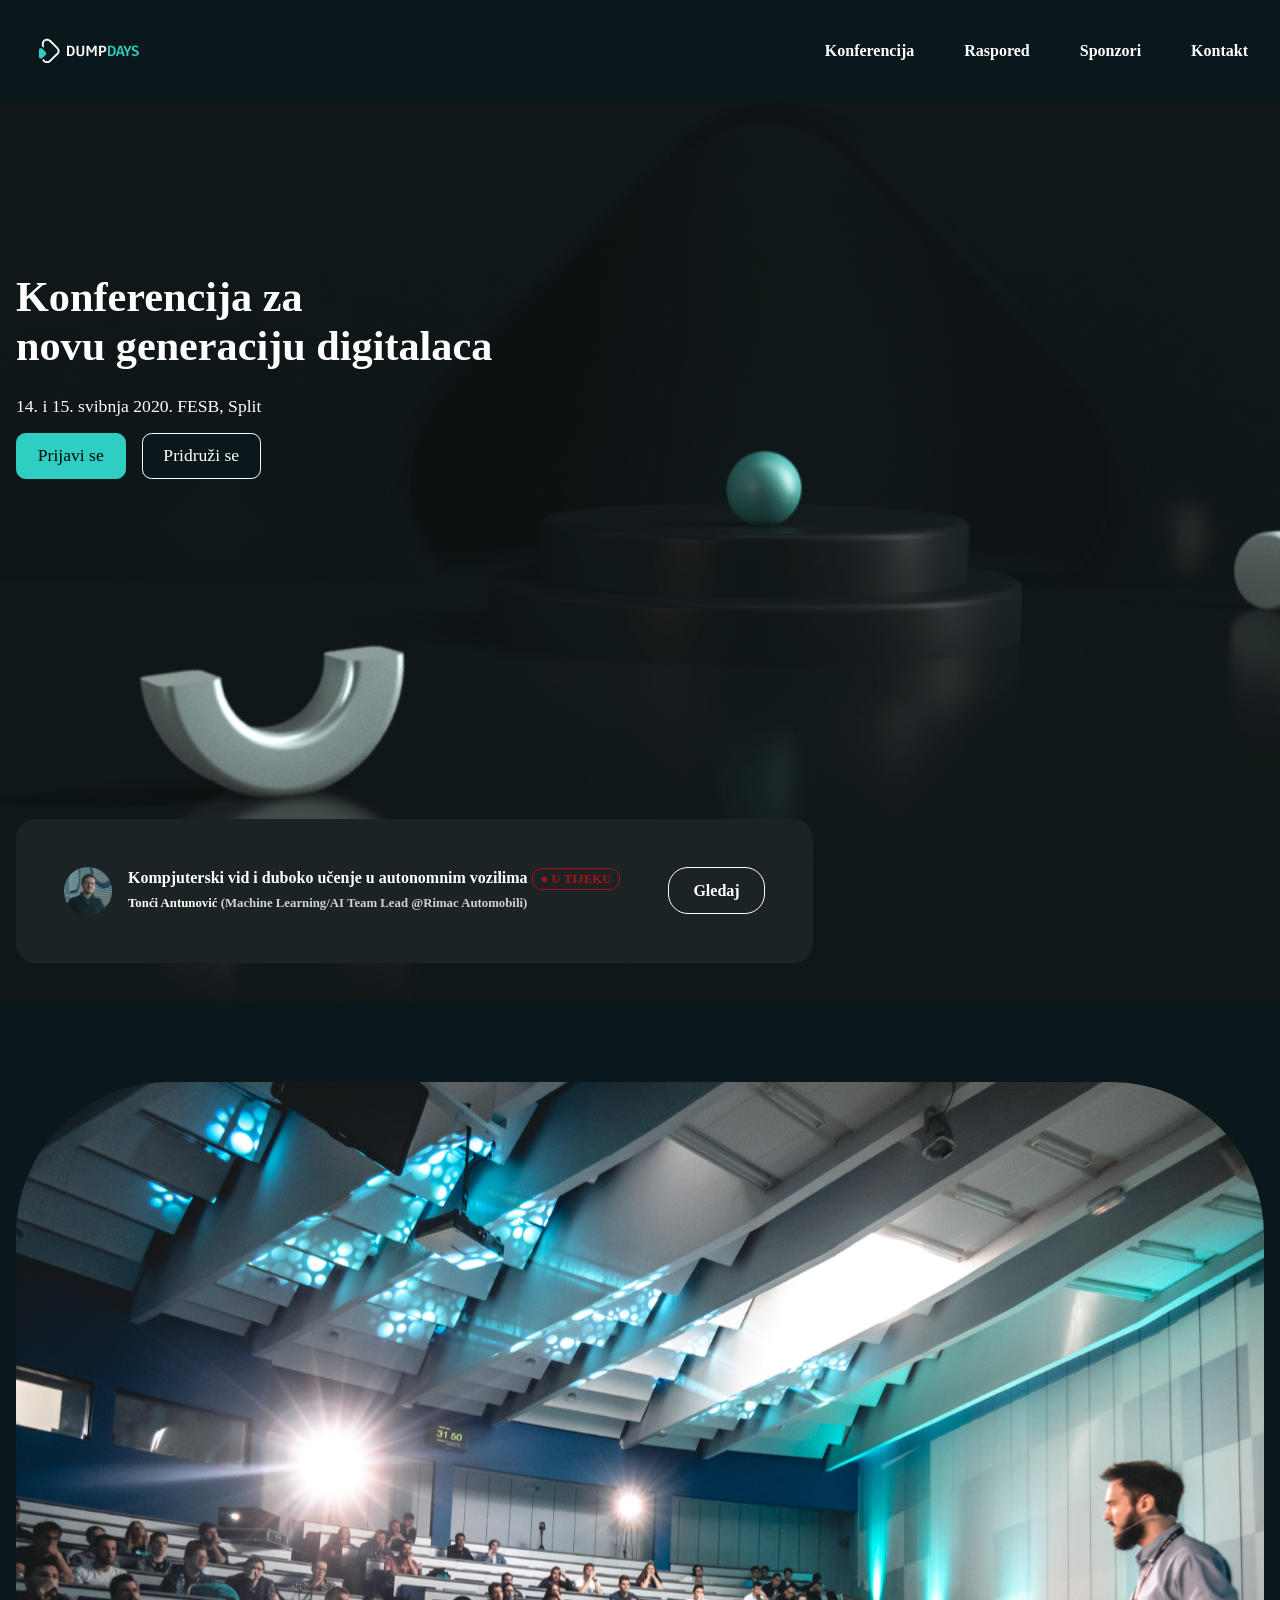
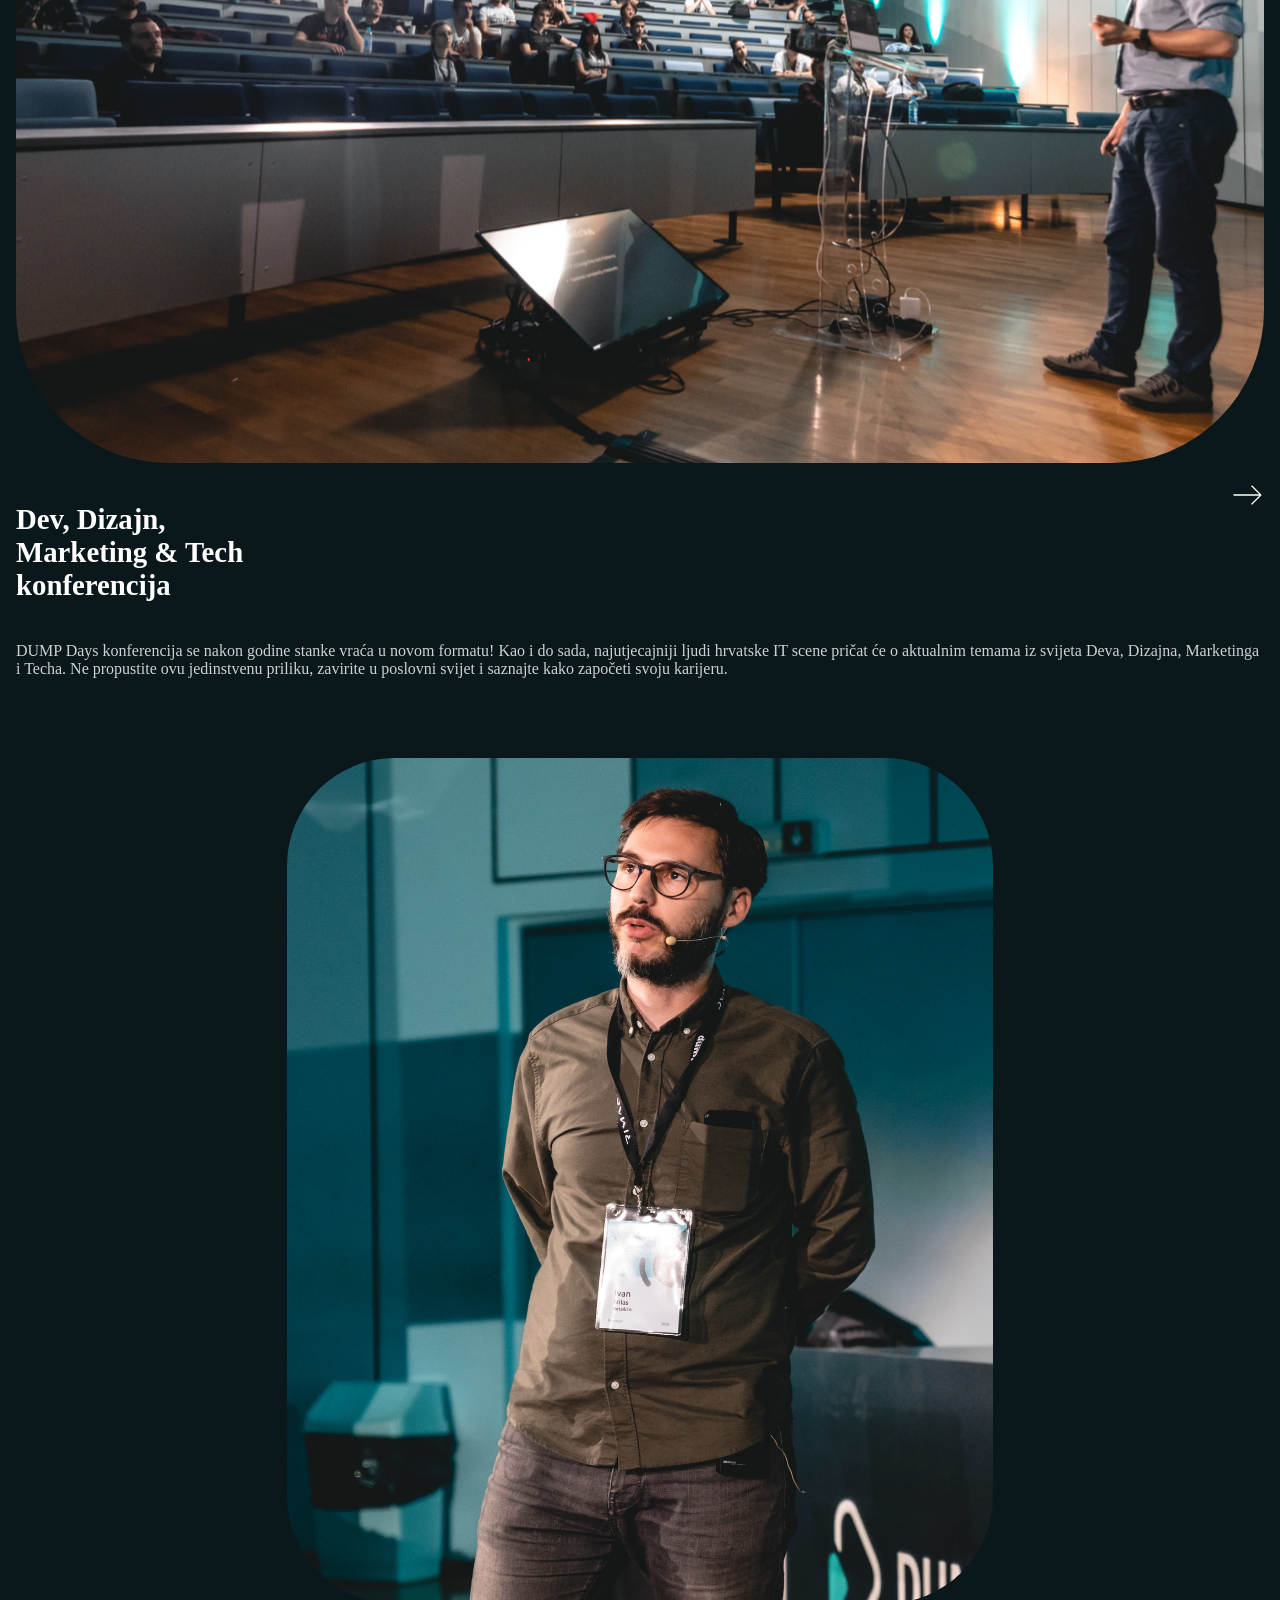
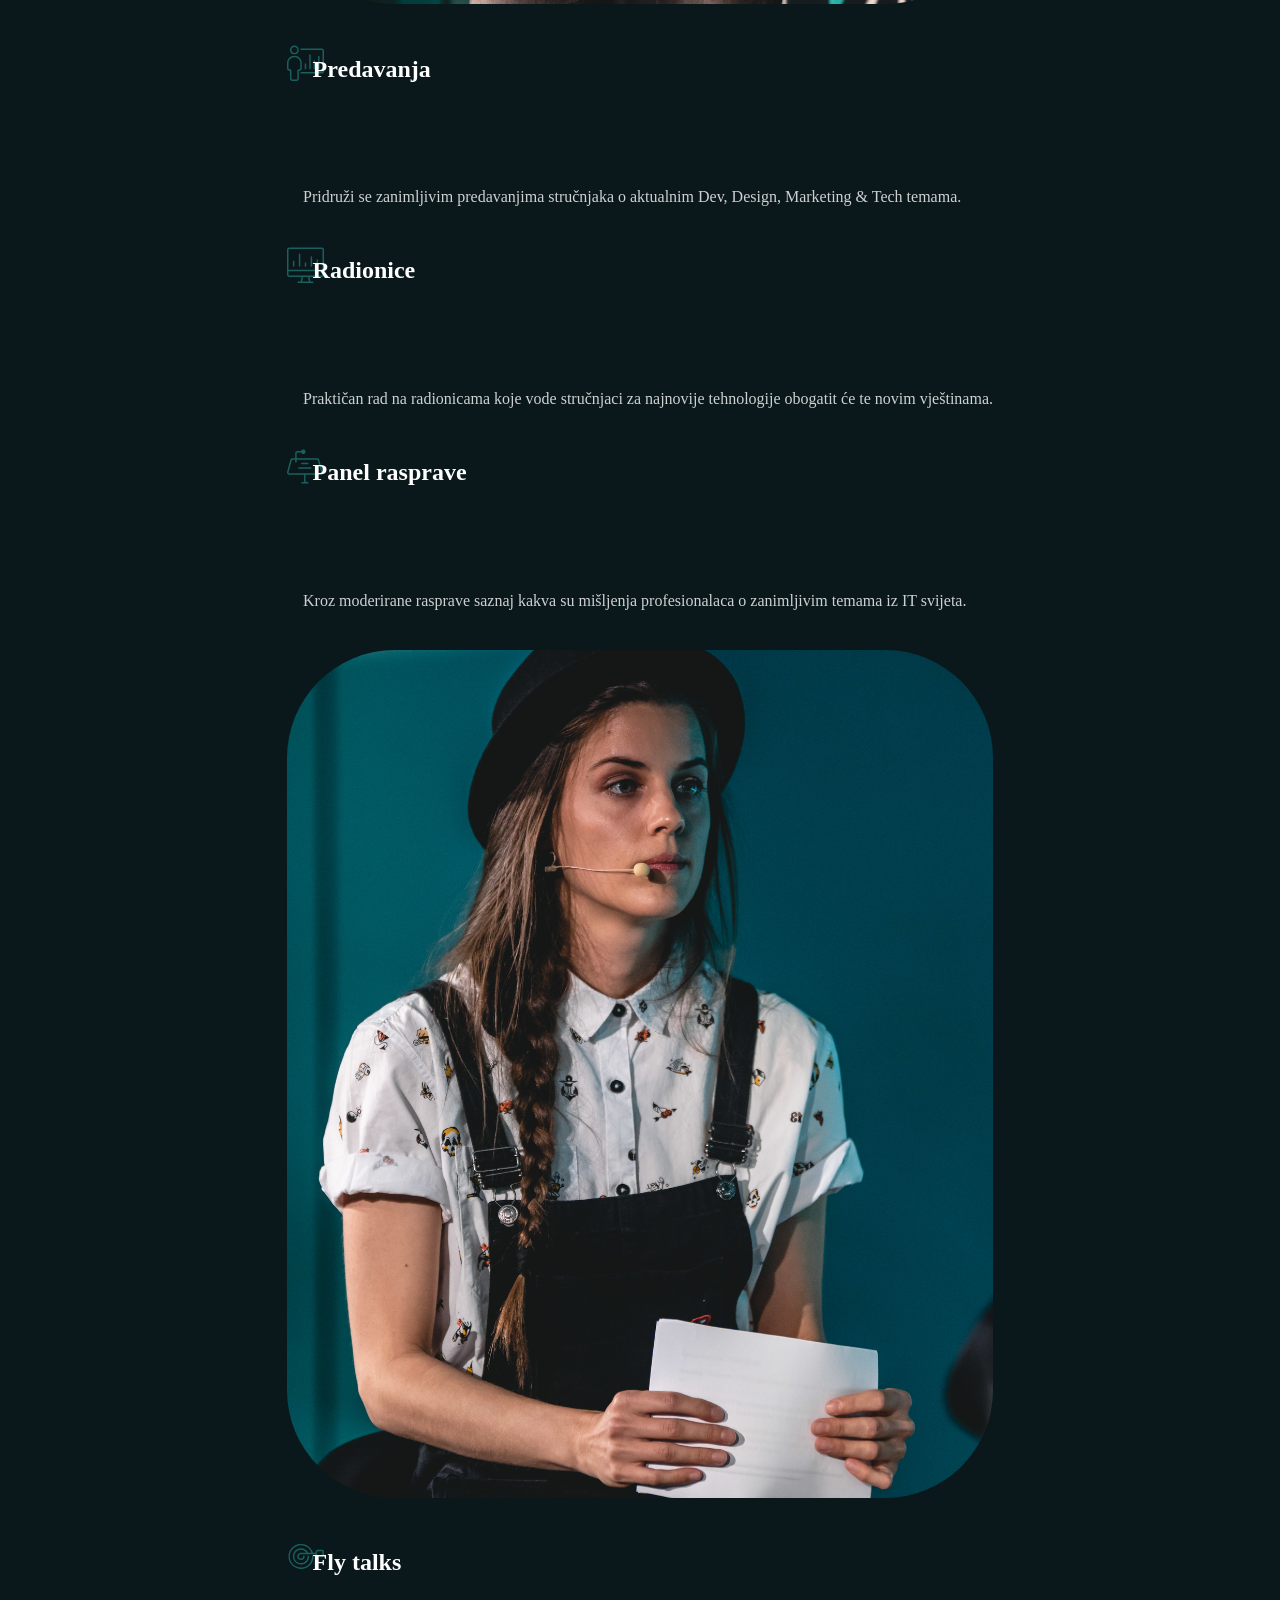
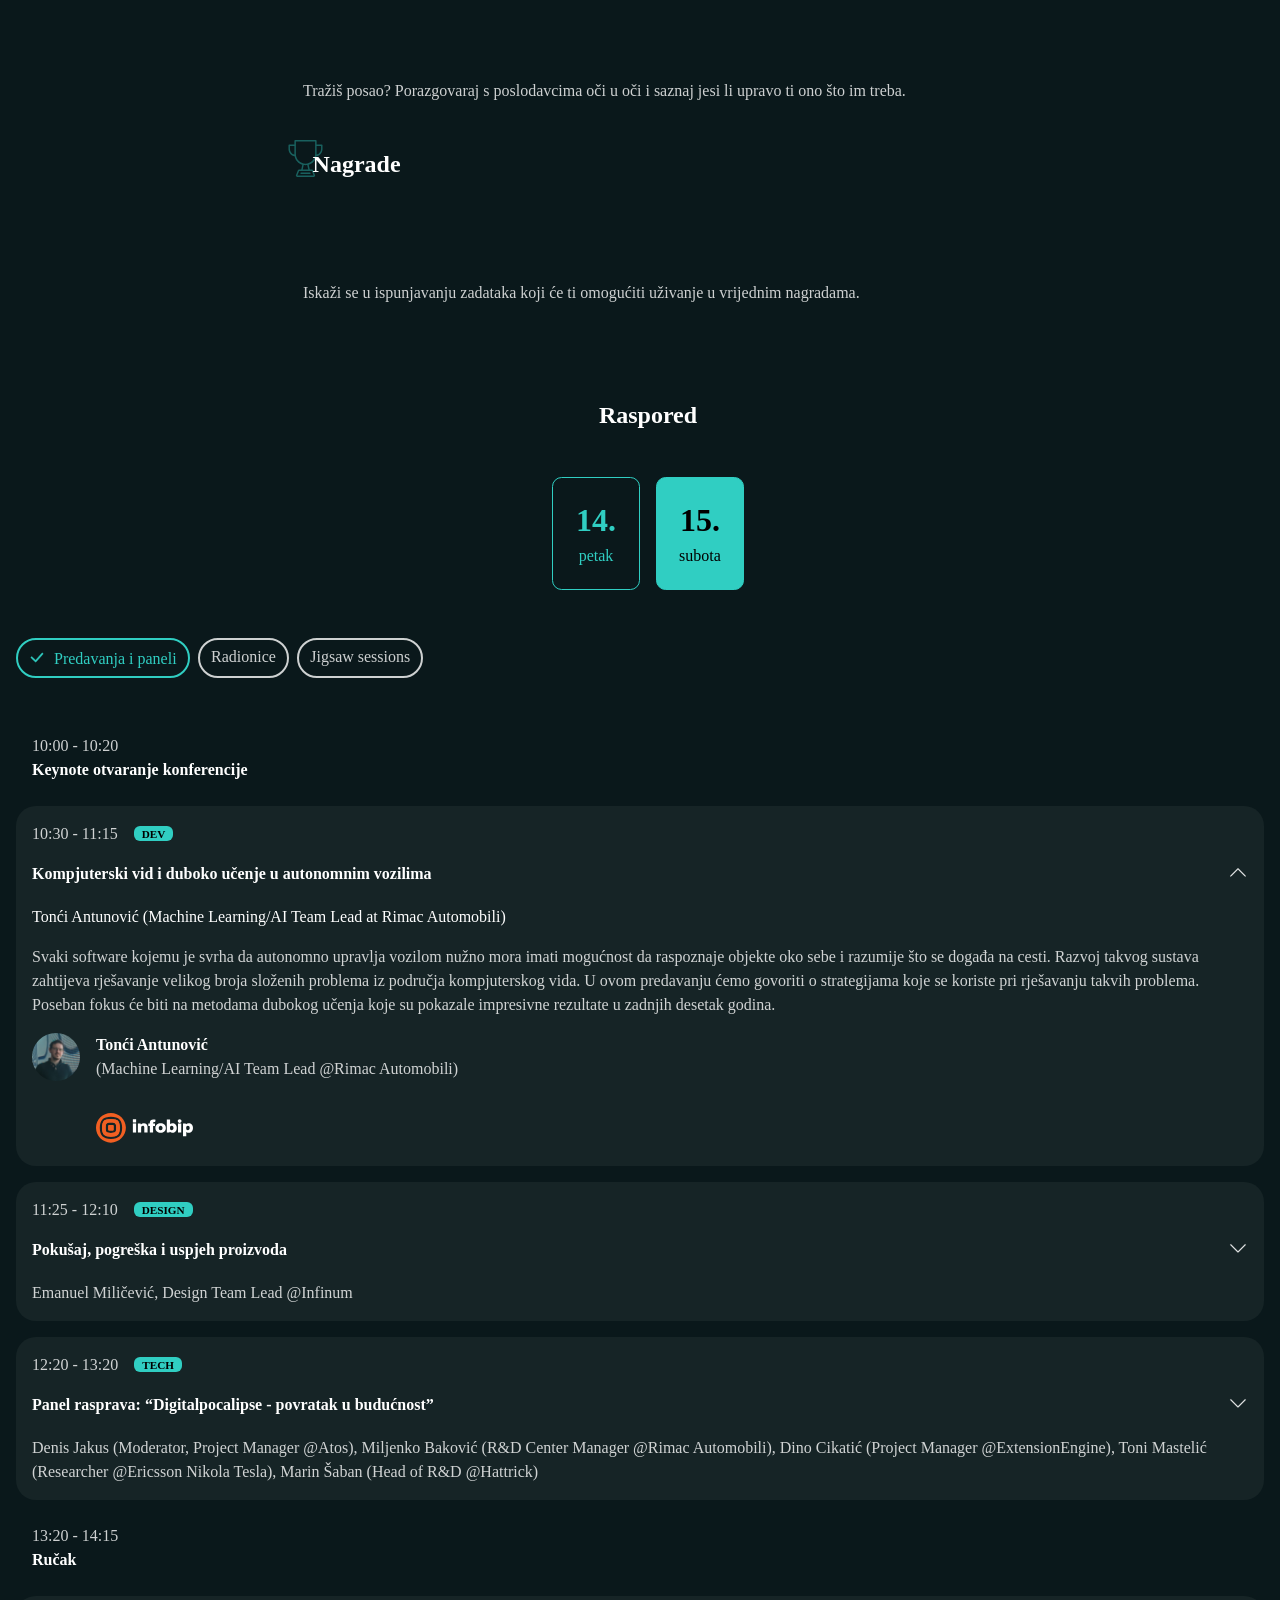
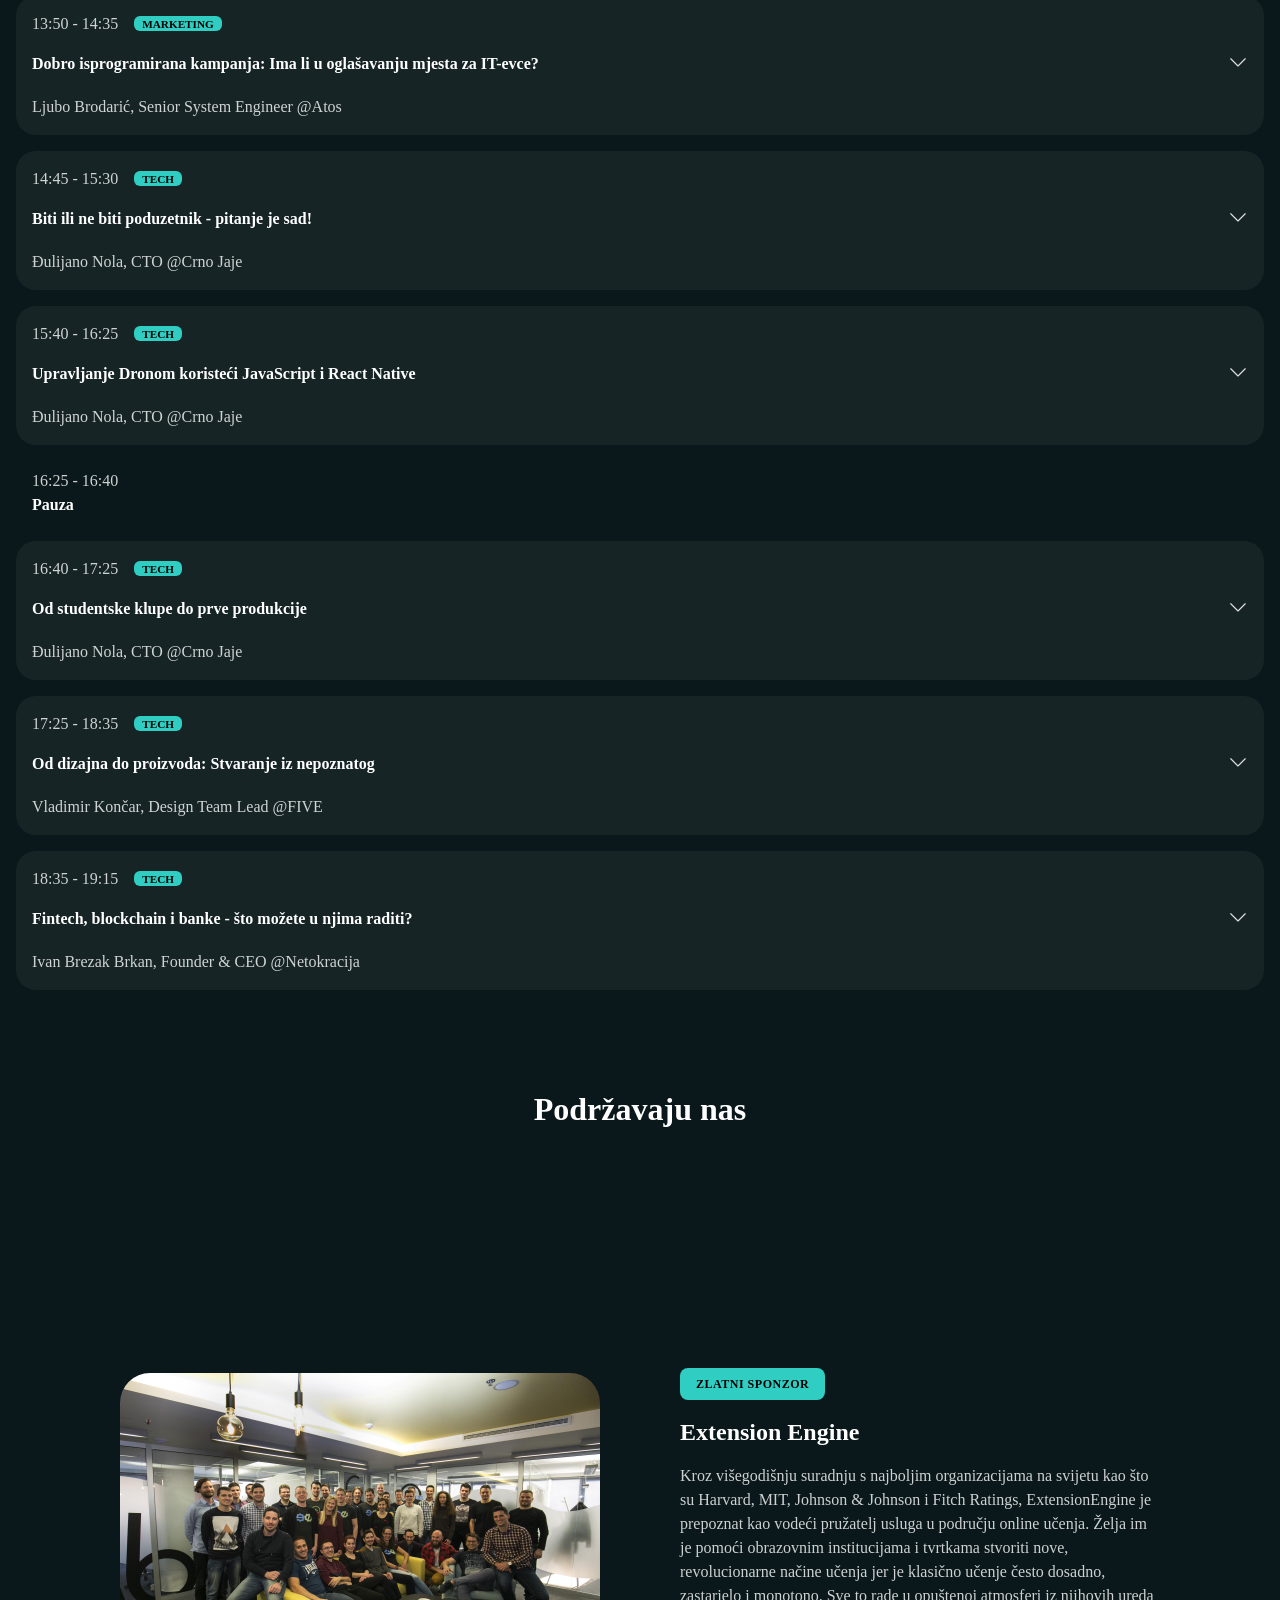
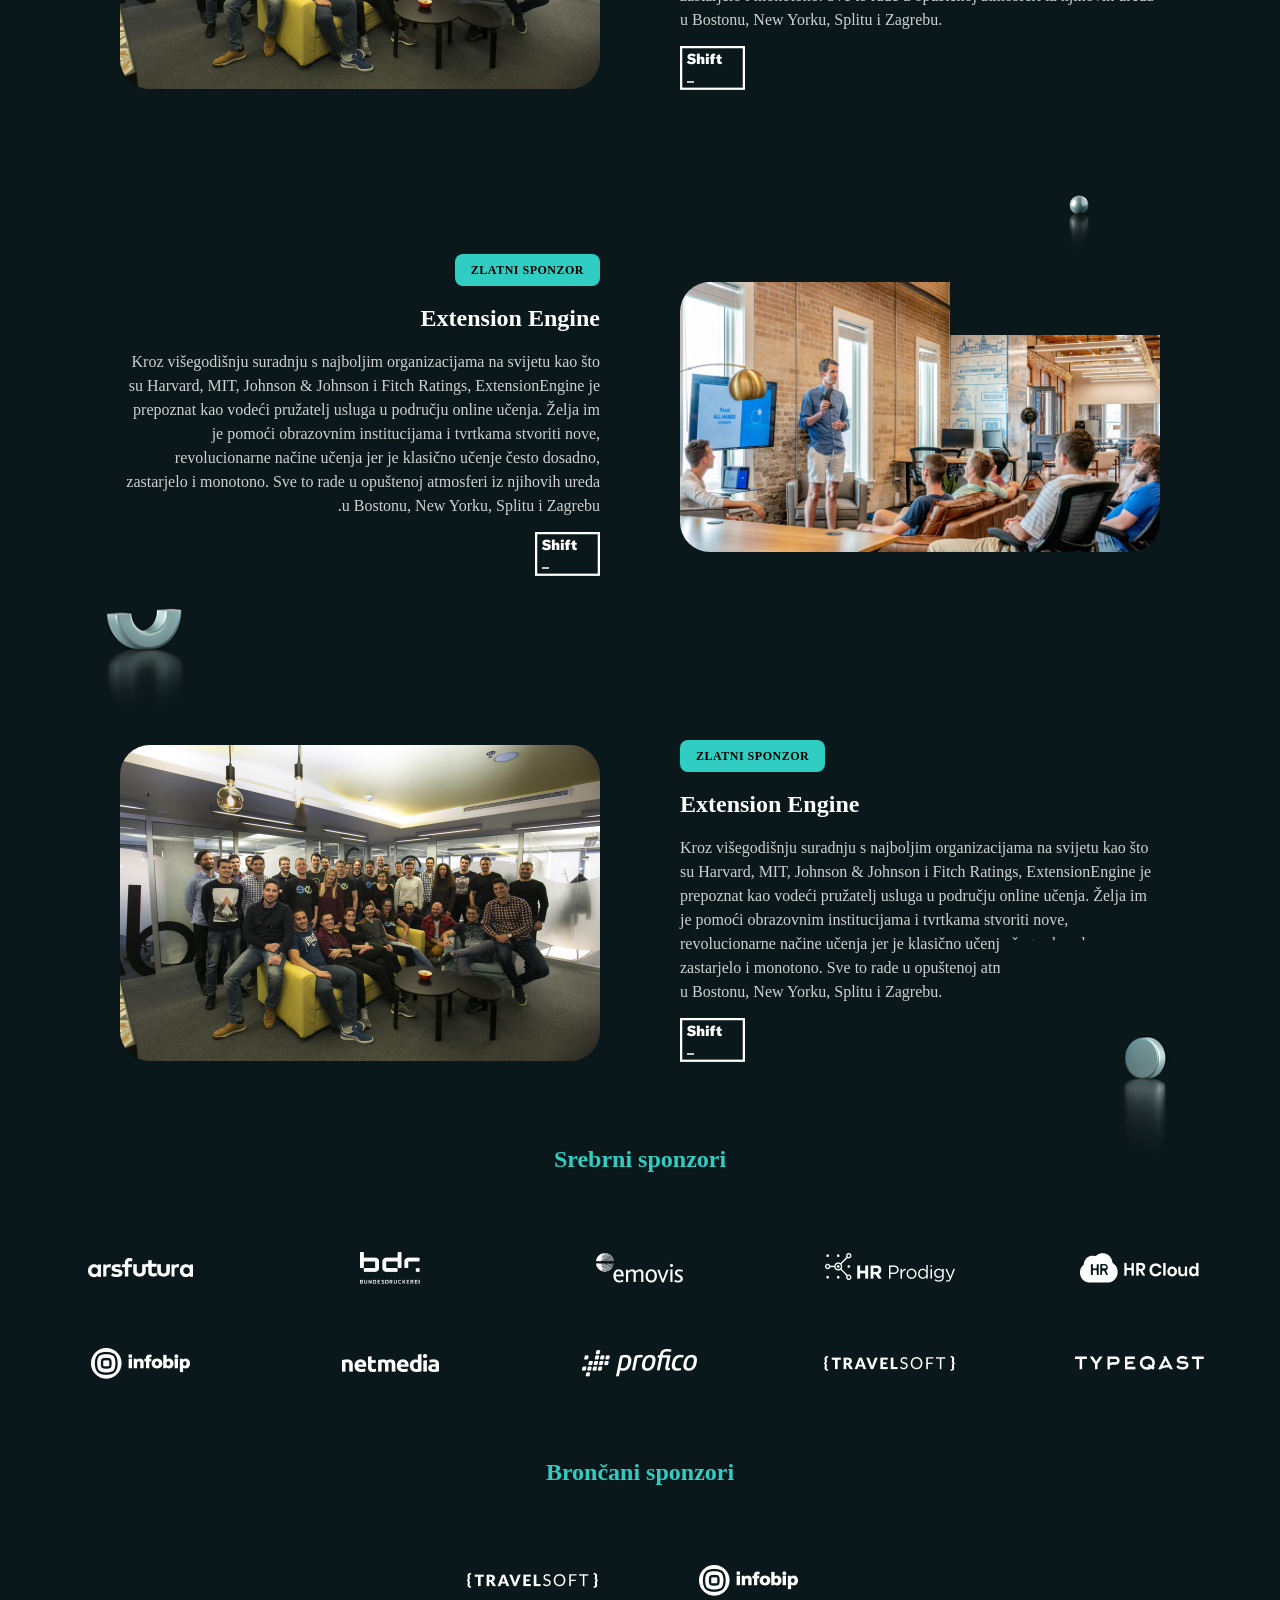
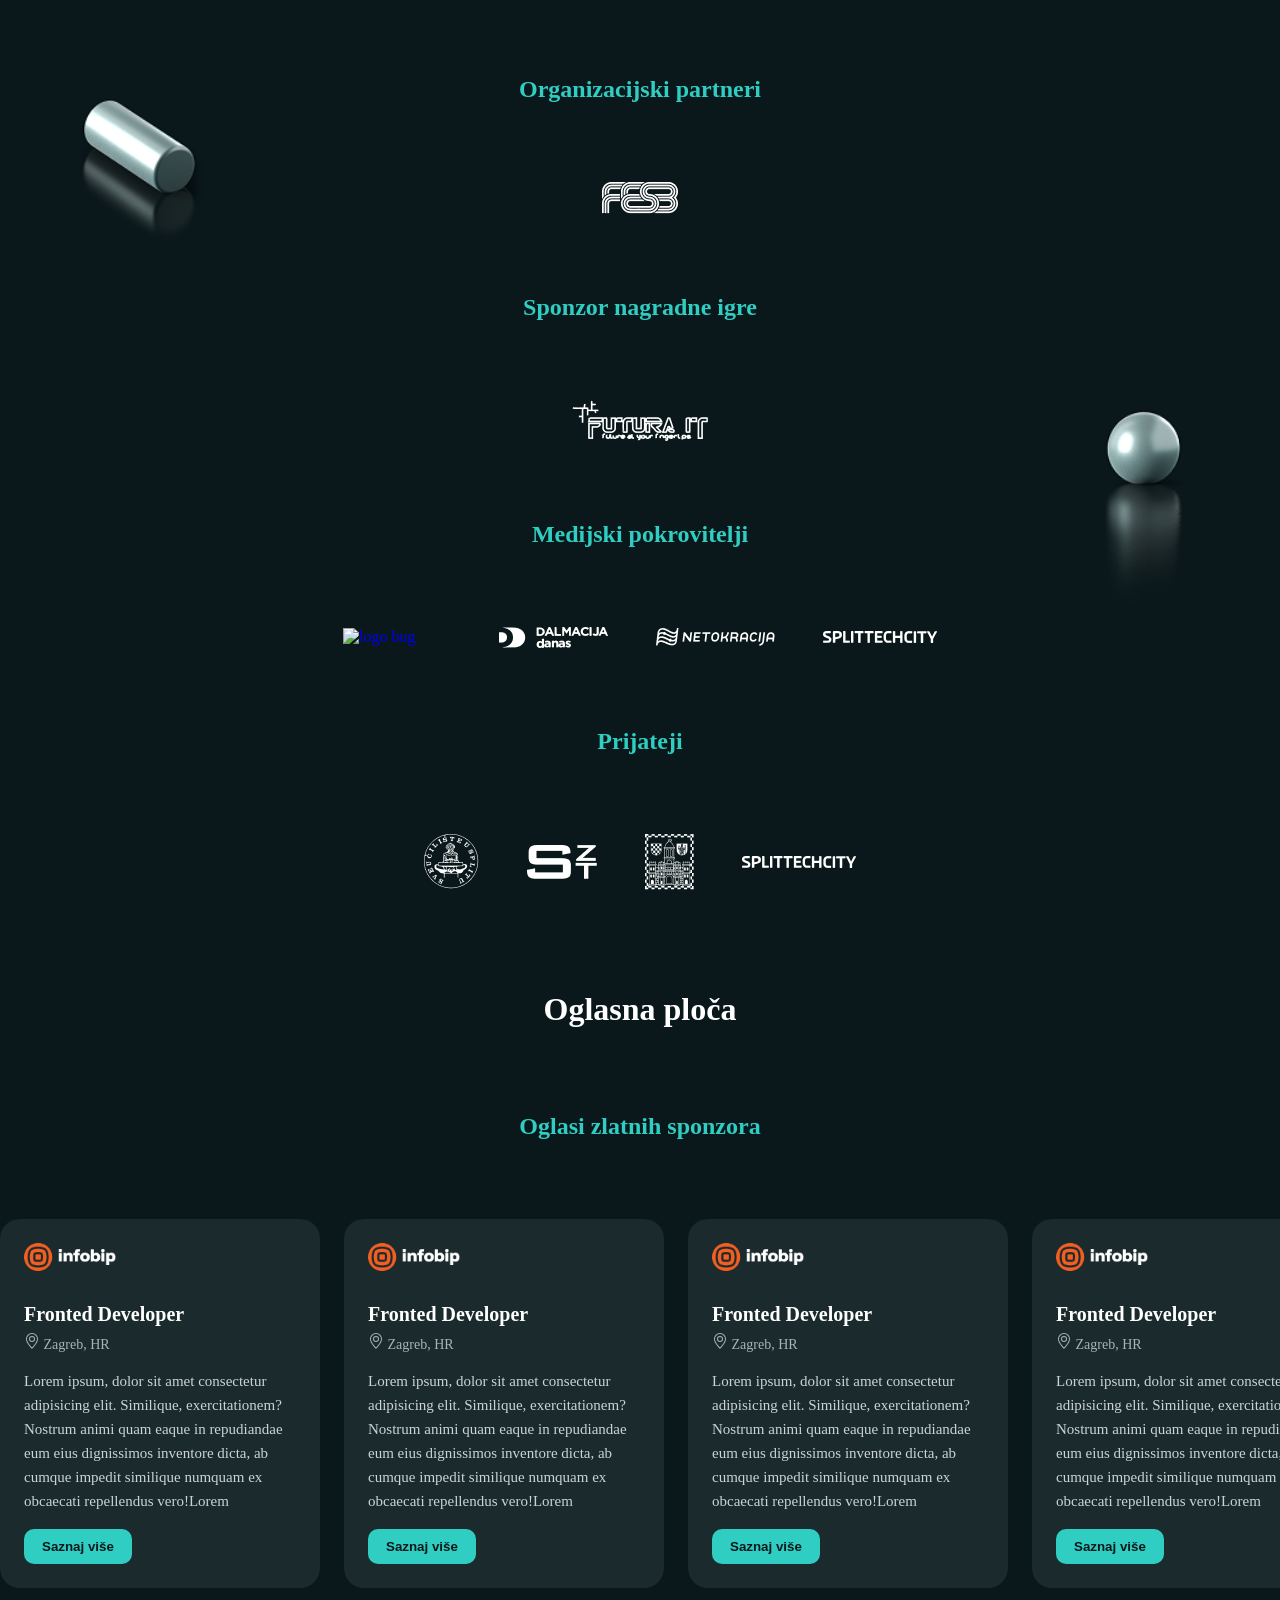
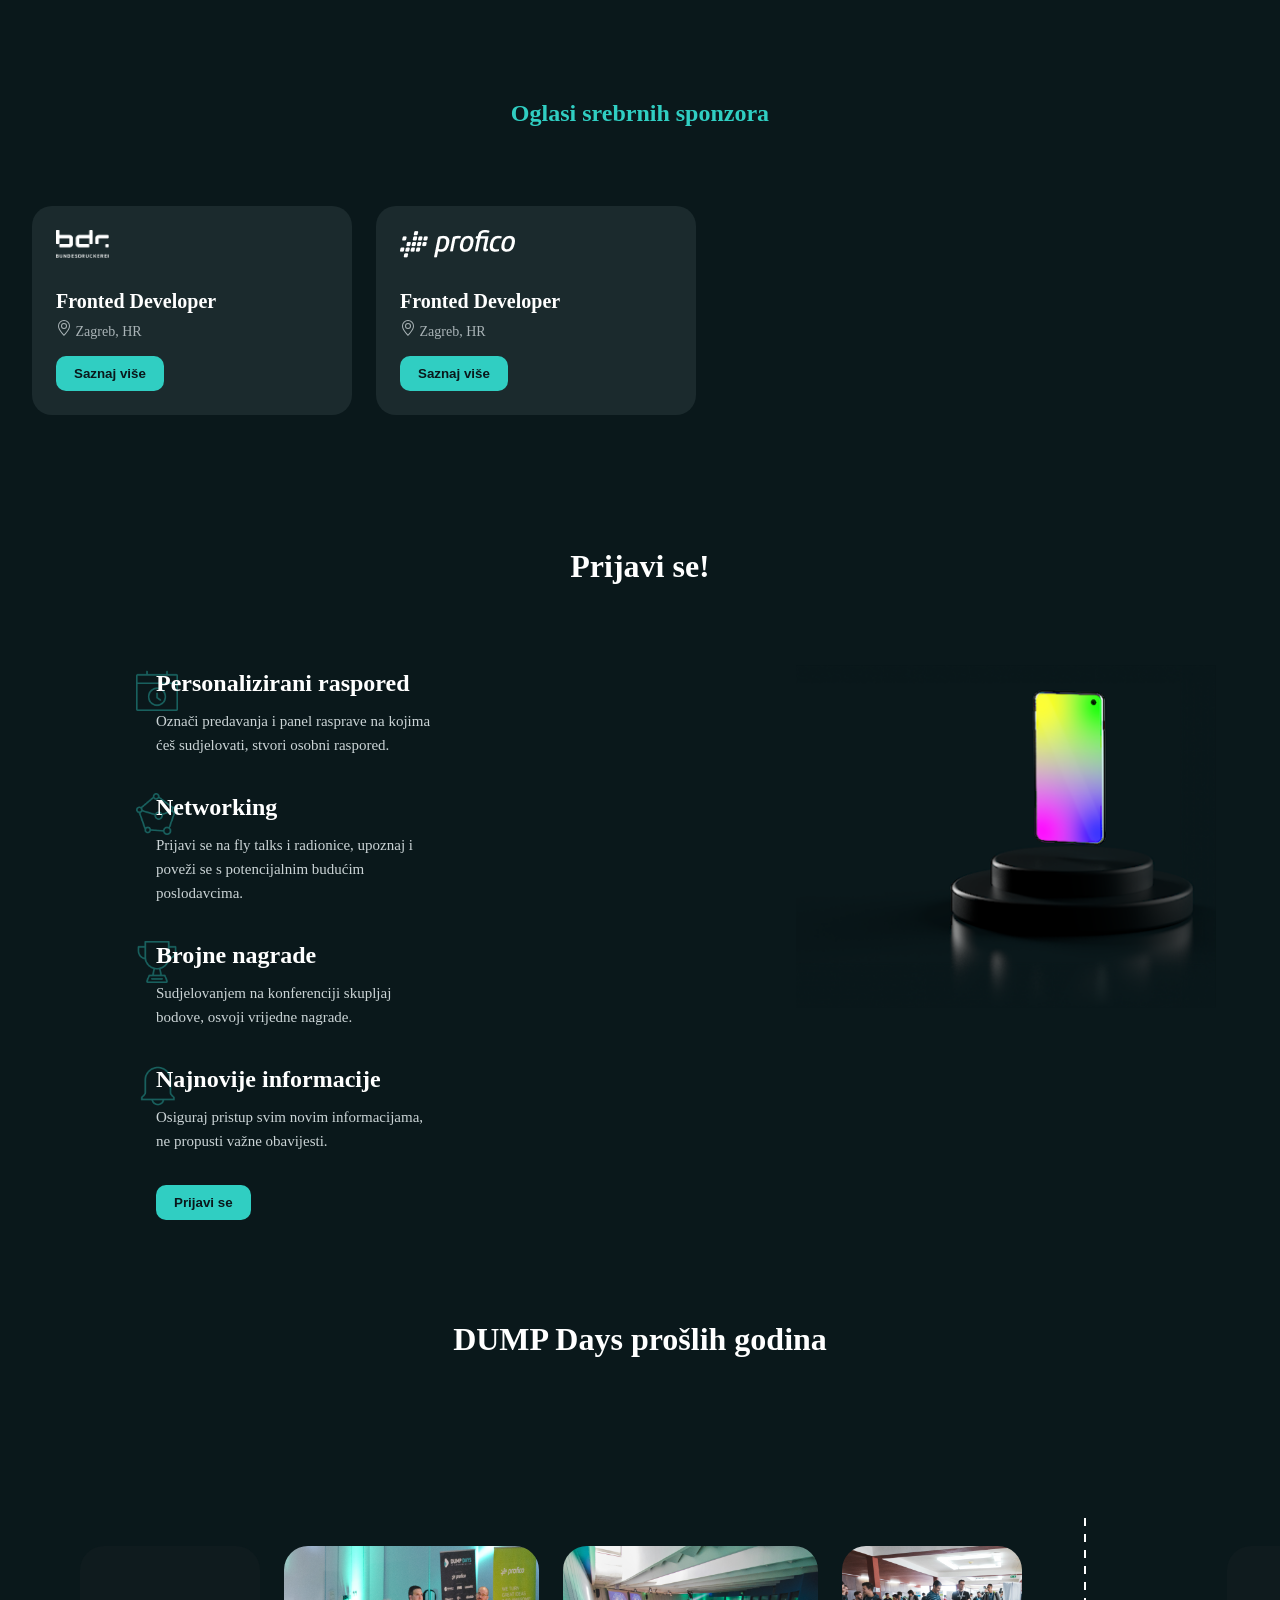
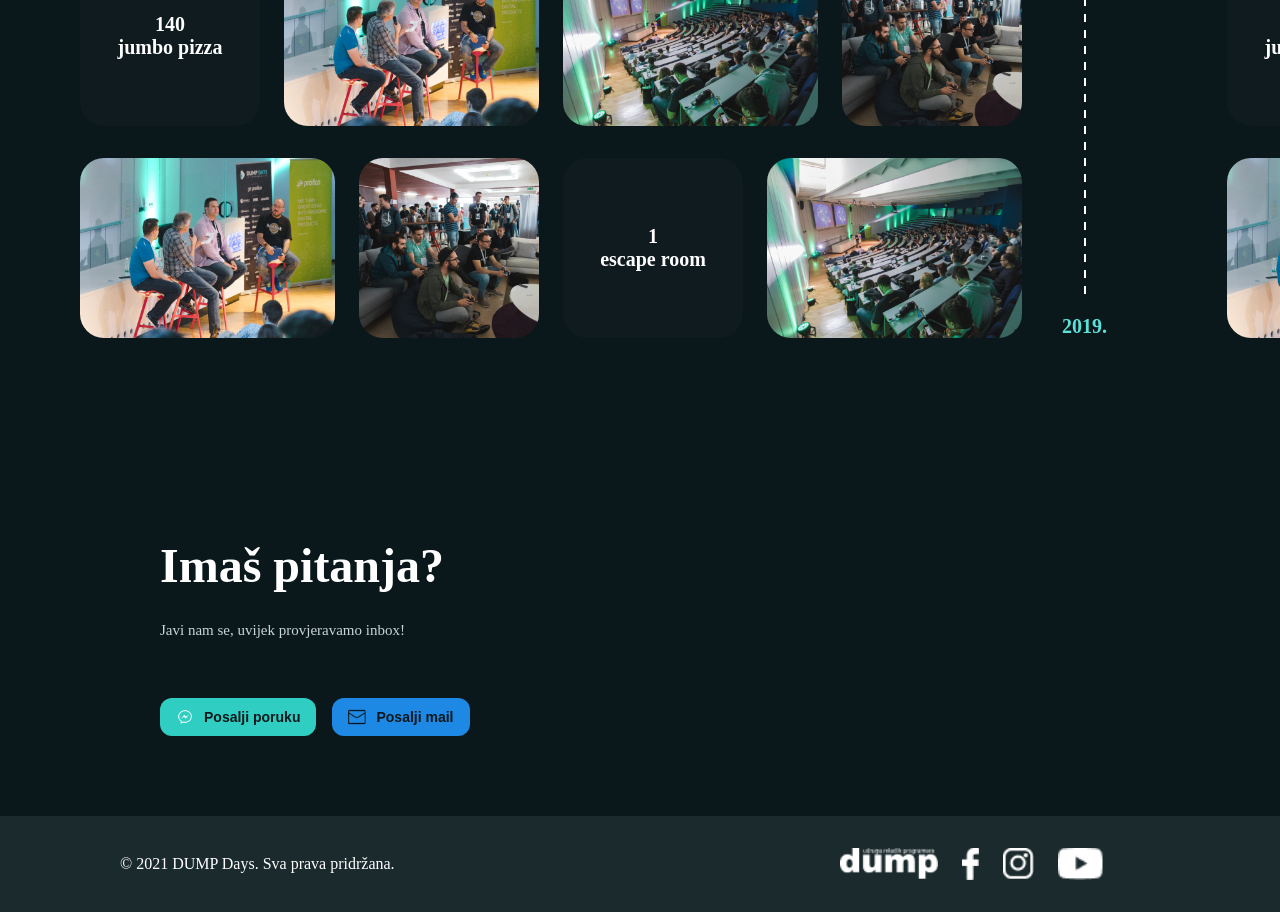
==== commit f8a6748b: "Work on desktop main title and overview" ====
--- a/index.html
+++ b/index.html
@@ -14,7 +14,7 @@
     <link rel="stylesheet" href="styles/contact_footer_style.css">
     <link rel="stylesheet" href="styles/main-title-overview.css">
     <link rel="stylesheet" href="styles/schedule.css">
-    <title>DUMP Days</title>
+    <title>DUMP Days 2021 - IT konferencija</title>
 </head>
 
 <body>
@@ -43,12 +43,23 @@
             <img src="assets/header.svg" alt="Mood sampler">
         </div>
         <div class="main-title-text">
-            <h1>Konferencija za novu generaciju digitalaca</h1>
+            <h1>Konferencija za <br> novu generaciju digitalaca</h1>
         </div>
         <div class="main-title-subtext">
             <p>14. i 15. svibnja 2020. FESB, Split</p>
         </div>
-        <div class="special-item main-title-subtext">Prijavi se</div>
+        <div class="main-title-buttons">
+            <div class="special-item main-title-subtext">Prijavi se</div>
+            <div class="special-item main-title-subtext">Pridruži se</div>
+        </div>
+        <div class="live-lecture">
+            <img src="assets/image 34.svg" alt="speaker image">
+            <div class="live-lecture-overview">
+                <div>Kompjuterski vid i duboko učenje u autonomnim vozilima <span>&#9679; U TIJEKU</span></div>
+                <div>Tonći Antunović <span>(Machine Learning/AI Team Lead @Rimac Automobili)</span></div>
+            </div>
+            <div class="watch-lecture">Gledaj</div>
+        </div>
     </section>
     <section class="overview">
         <div class="introduction">
--- a/styles/navbar.css
+++ b/styles/navbar.css
@@ -112,7 +112,9 @@
     background-color: var(--secondary-background-color);
     color: black;
     padding: 0.5rem 1.2rem 0.5rem 1.2rem;
+    border: 1px solid var(--secondary-background-color);
     border-radius: 0.6rem;
+    cursor: pointer;
 }
 
 .special-item:hover {
@@ -151,6 +153,7 @@
 
     .navbar-logo img:nth-of-type(3) {
         display: block;
+        width: 80%;
     }
 
     nav a:hover {
--- a/styles/main-title-overview.css
+++ b/styles/main-title-overview.css
@@ -16,18 +16,31 @@
     font-size: 1.3rem;
     display: flex;
     flex-direction: column;
+    justify-content: center;
+}
+
+.main-title-buttons div:nth-of-type(2) {
+    display: none;
+}
+
+.main-title-buttons {
+    display: flex;
 }
 
 .main-title-text {
-    margin-left: 1rem;
+    padding-left: 1rem;
 }
 
 .main-title-subtext {
-    margin-left: 1rem;
     margin-top: 1rem;
     font-weight: lighter;
     font-size: 1rem;
     align-self: flex-start;
+    margin-left: 1rem;
+}
+
+.live-lecture {
+    display: none;
 }
 
 .overview {
@@ -113,4 +126,97 @@
 
 .activity-icon {
     width: 2.3rem;
+}
+
+@media (min-width: 1024px) {
+    .main-title-text {
+        font-size: clamp(1.6rem, 2.2vw, 2.2rem);
+        position: relative;
+        bottom: 110px;
+    }
+    
+    .main-title-subtext {
+        margin-left: 1rem;
+        margin-top: 1rem;
+        font-weight: lighter;
+        font-size: 1rem;
+        position: relative;
+        bottom: 100px;
+
+    }
+
+    .main-title-buttons div:nth-of-type(2) {
+        display: inline;
+        background-color: var(--primary-background-color);
+        color: var(--primary-text-color);
+        border: 1px solid var(--primary-text-color);
+    }
+
+    .special-item {
+        padding: 0.7rem 1.3rem 0.7rem 1.3rem;
+    }
+
+    .main-title-subtext {
+        font-size: 1.1rem;
+    }
+
+    .mood-sampler img {
+        display: none;
+    }
+
+    .main-title {
+        background-image: url("../assets/header.svg");
+        background-repeat: no-repeat;
+        background-size: cover;
+        background-position: center;
+        min-height: 900px;
+    }
+
+    .live-lecture {
+        display: flex;
+        gap: 1rem;
+        background-color: #1b2325;
+        padding: 3rem;
+        border-radius: 20px;
+        align-items: center;
+        width: fit-content;
+        margin-left: 1rem;
+        line-height: 1.2rem;
+        position: relative;
+        top: 15rem;
+    }
+
+    .live-lecture-overview {
+        display: flex;
+        flex-direction: column;
+        gap: 0.3rem;
+    }
+
+    .live-lecture-overview div:nth-of-type(1) {
+        font-size: 1rem;
+    }
+
+    .live-lecture-overview div:nth-of-type(2) {
+        font-size: 0.8rem;
+    }
+
+    .live-lecture-overview  div:nth-of-type(1) span {
+        border: 1px solid rgb(174, 16, 16);
+        border-radius: 10px;
+        color: rgb(174, 16, 16);
+        padding: 0.2rem 0.5rem 0.2rem 0.5rem;
+        font-size: 0.8rem;
+    }
+
+    .live-lecture-overview div:nth-of-type(2) span {
+        color: var(--primary-text-color-opacity);
+    }
+
+    .watch-lecture {
+        border: 1px solid white;
+        padding: 0.8rem 1.5rem 0.8rem 1.5rem;
+        border-radius: 20px;
+        font-size: 1rem;
+        margin-left: 2rem;
+    }
 }
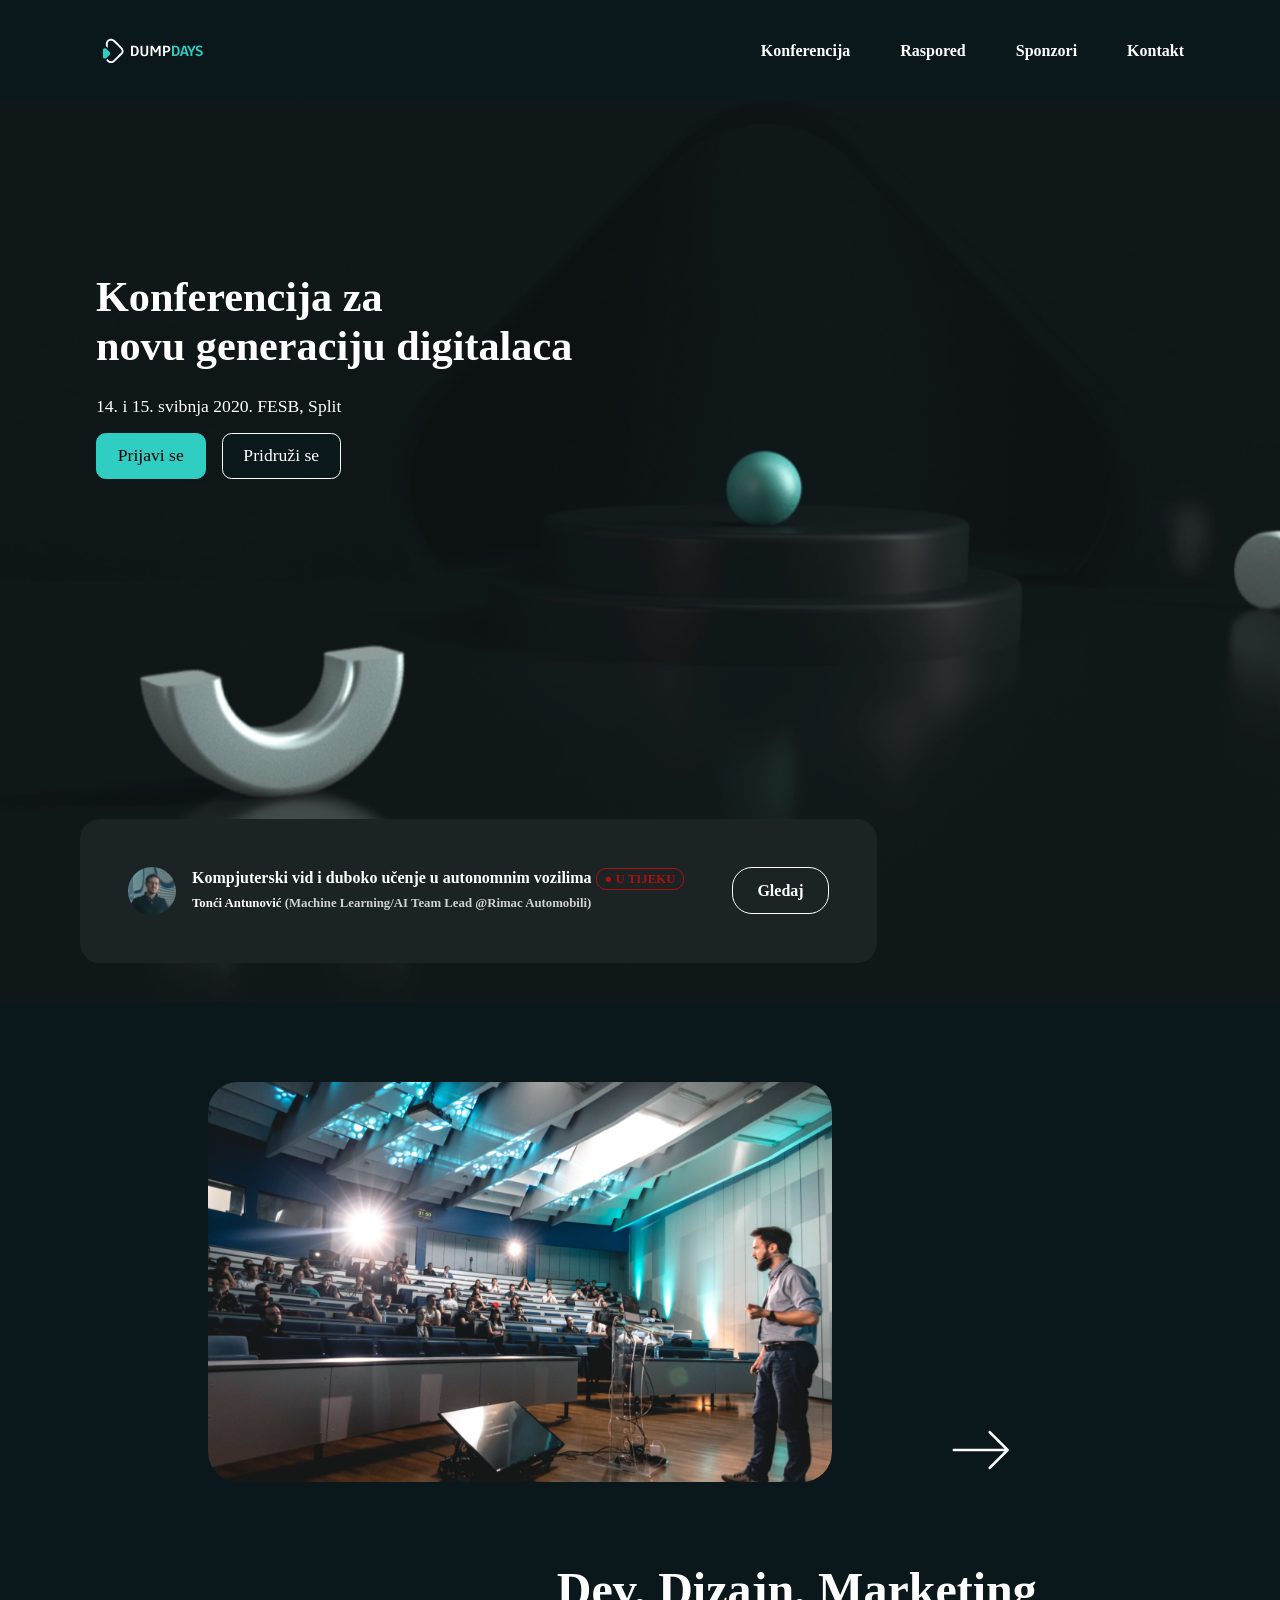
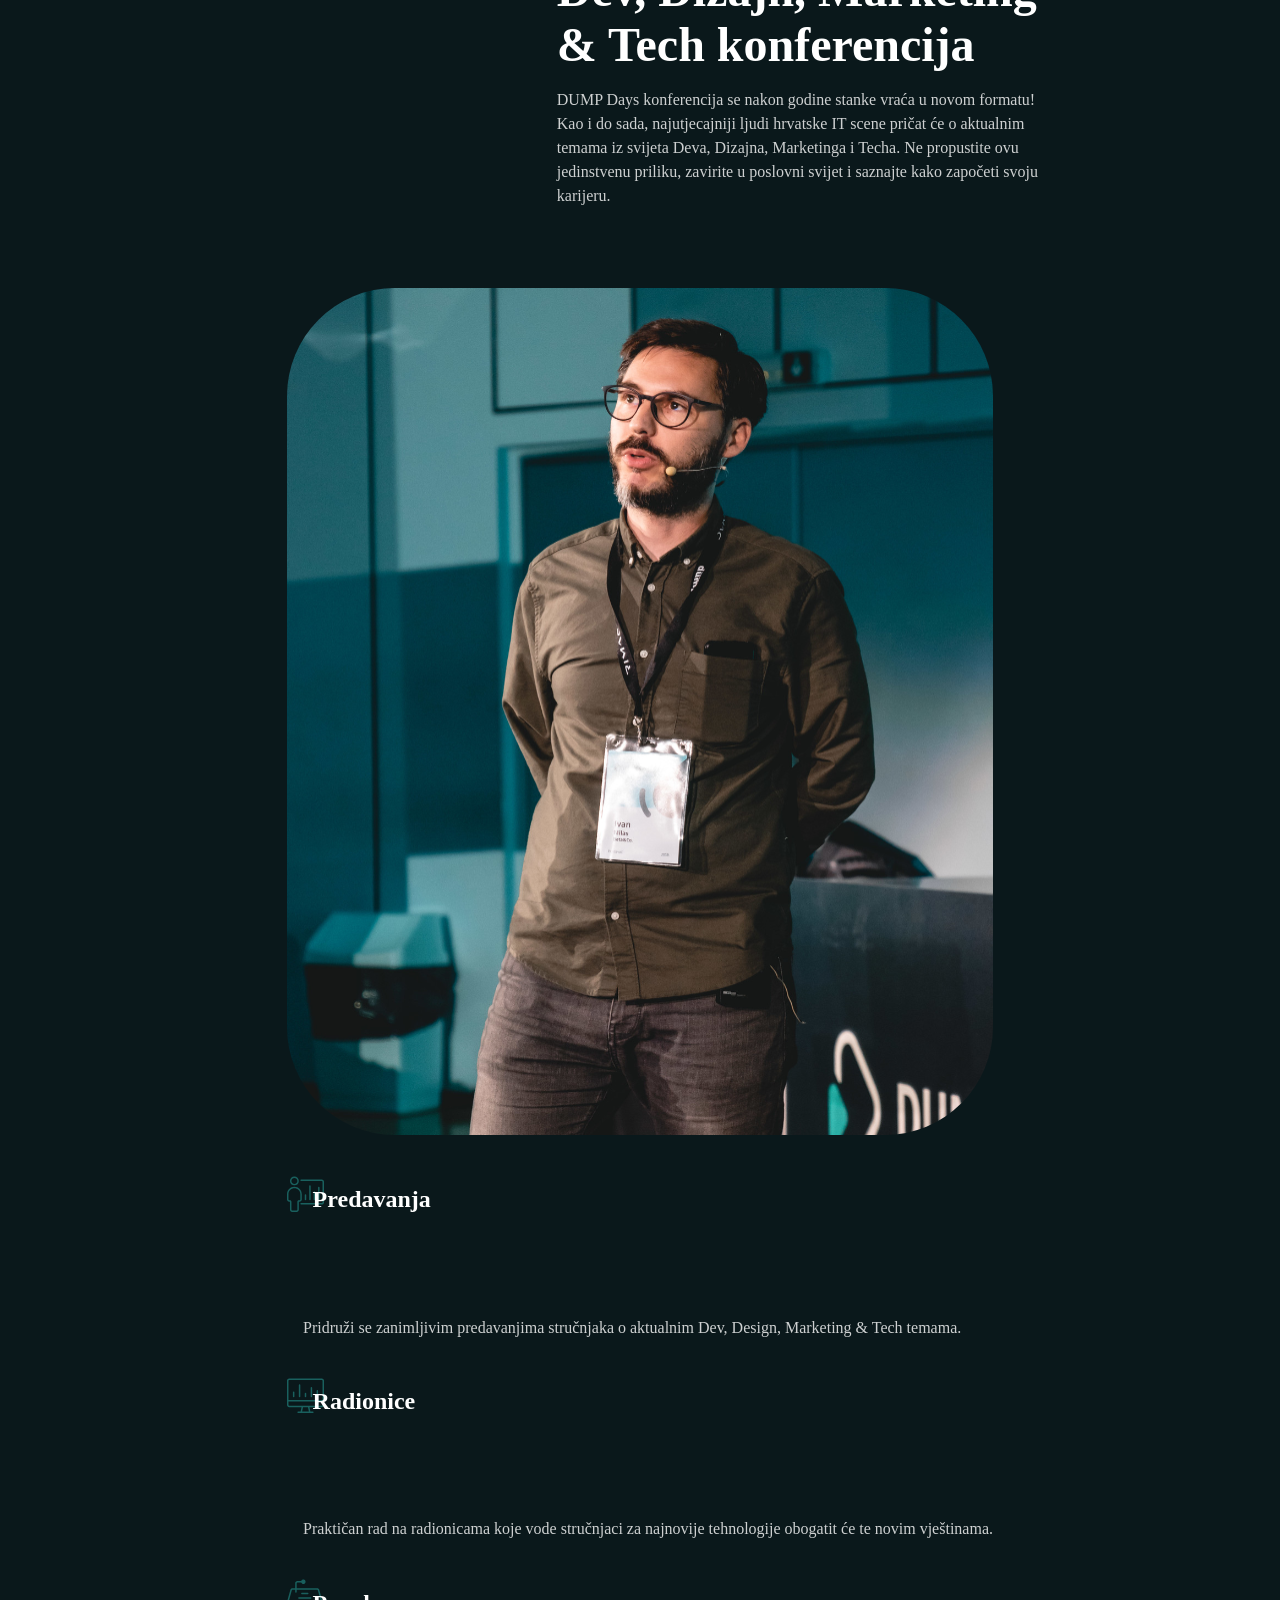
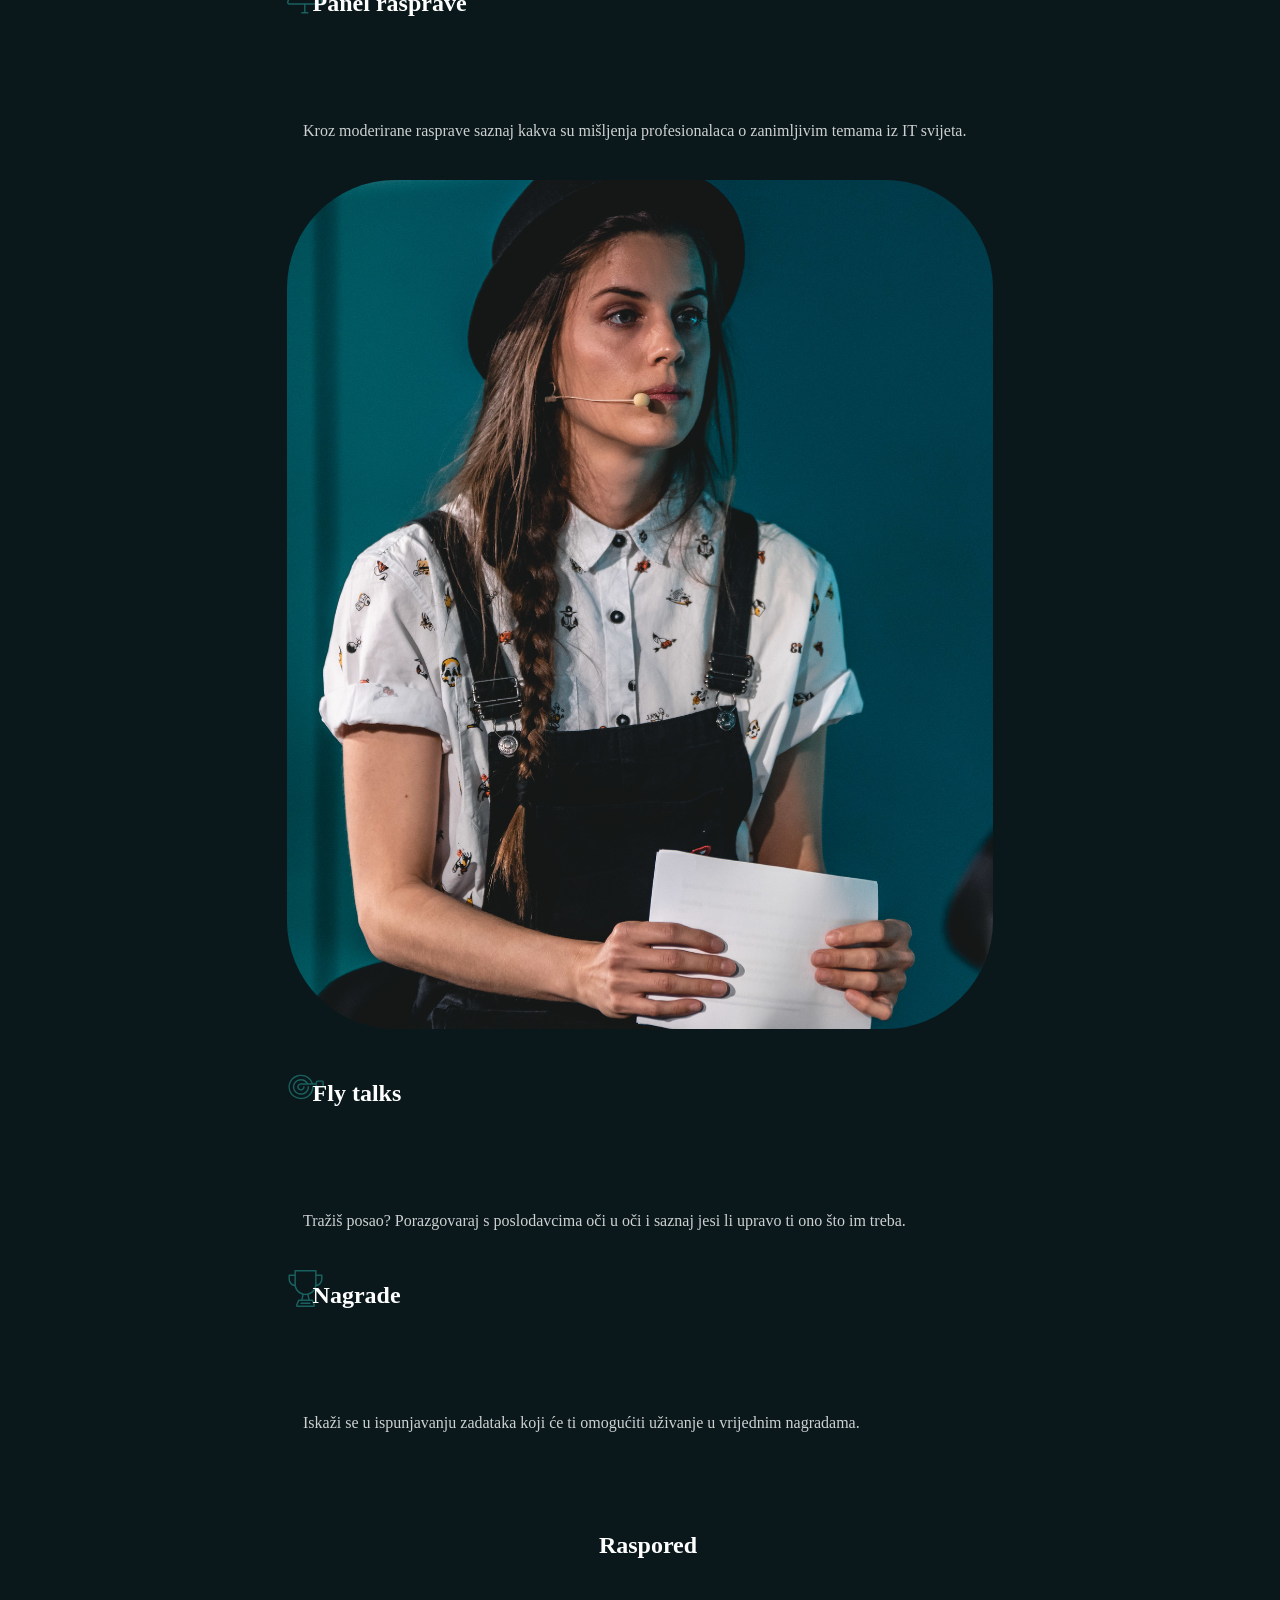
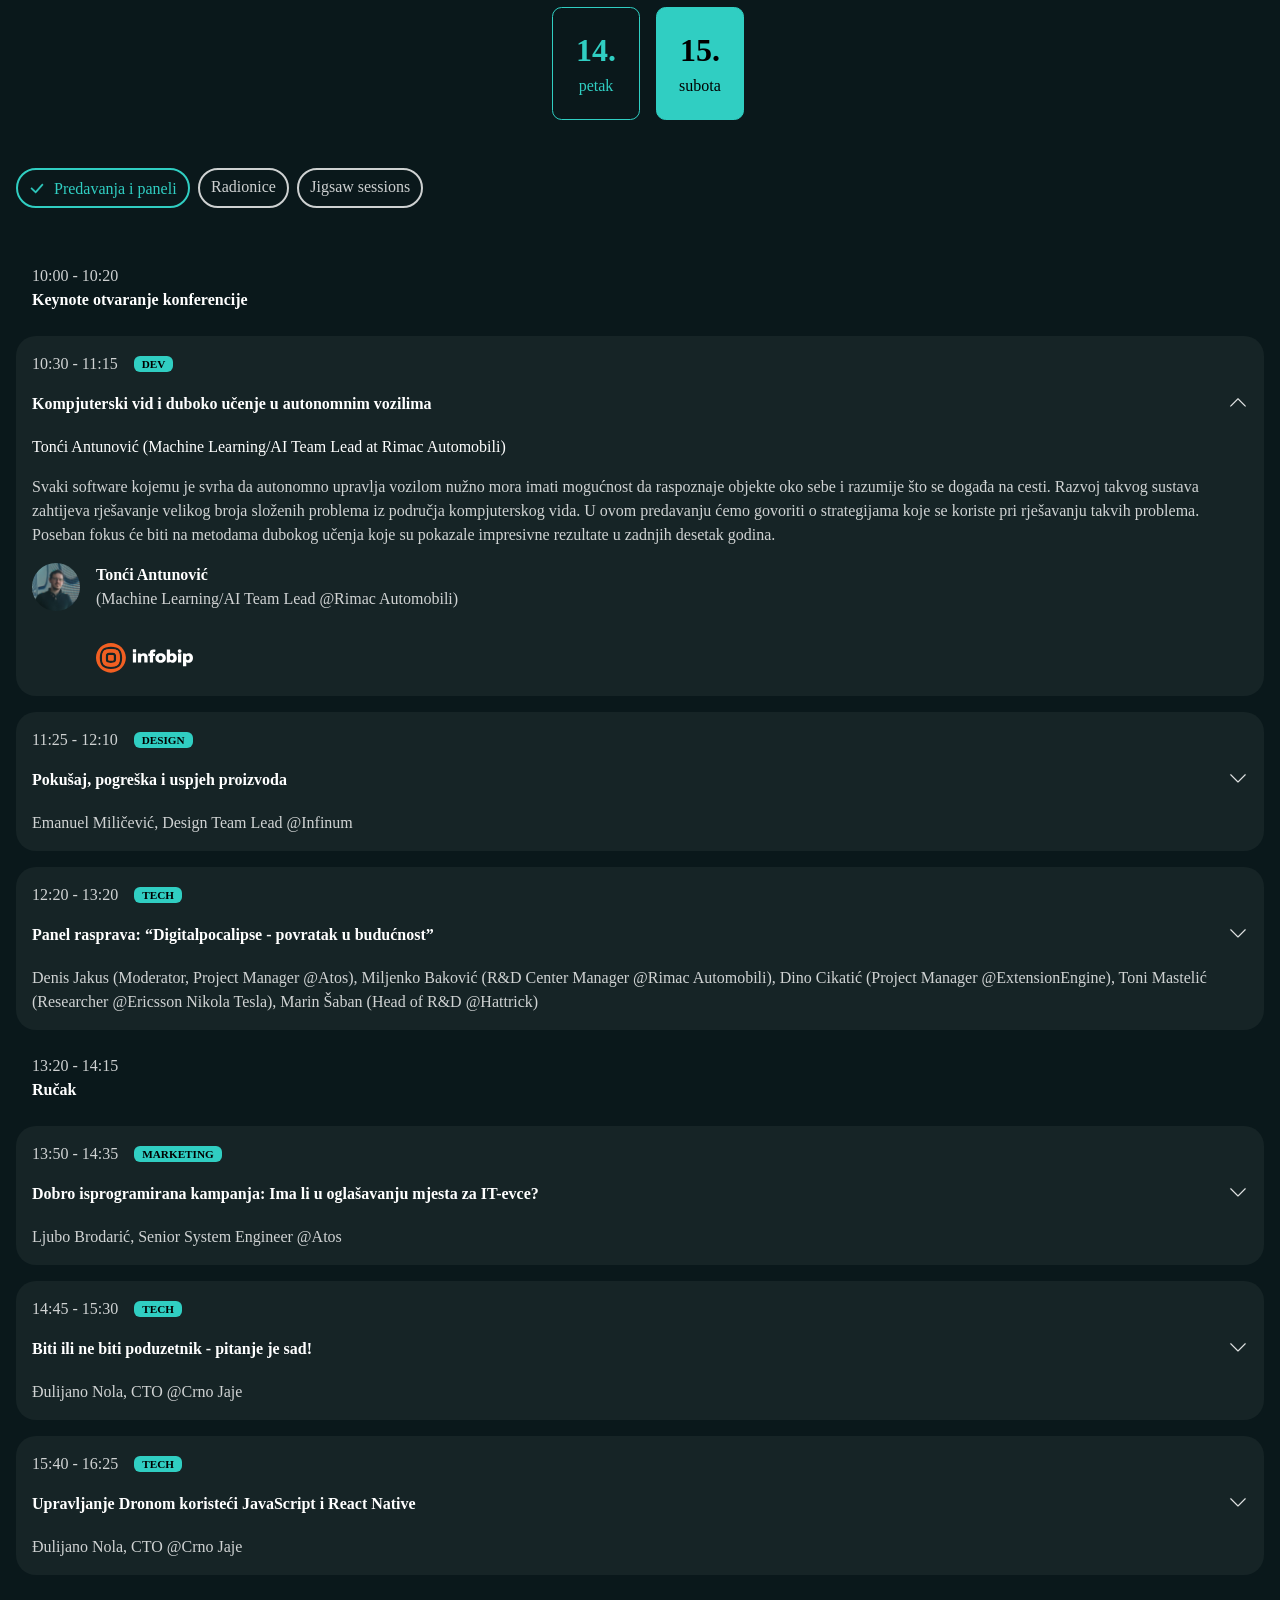
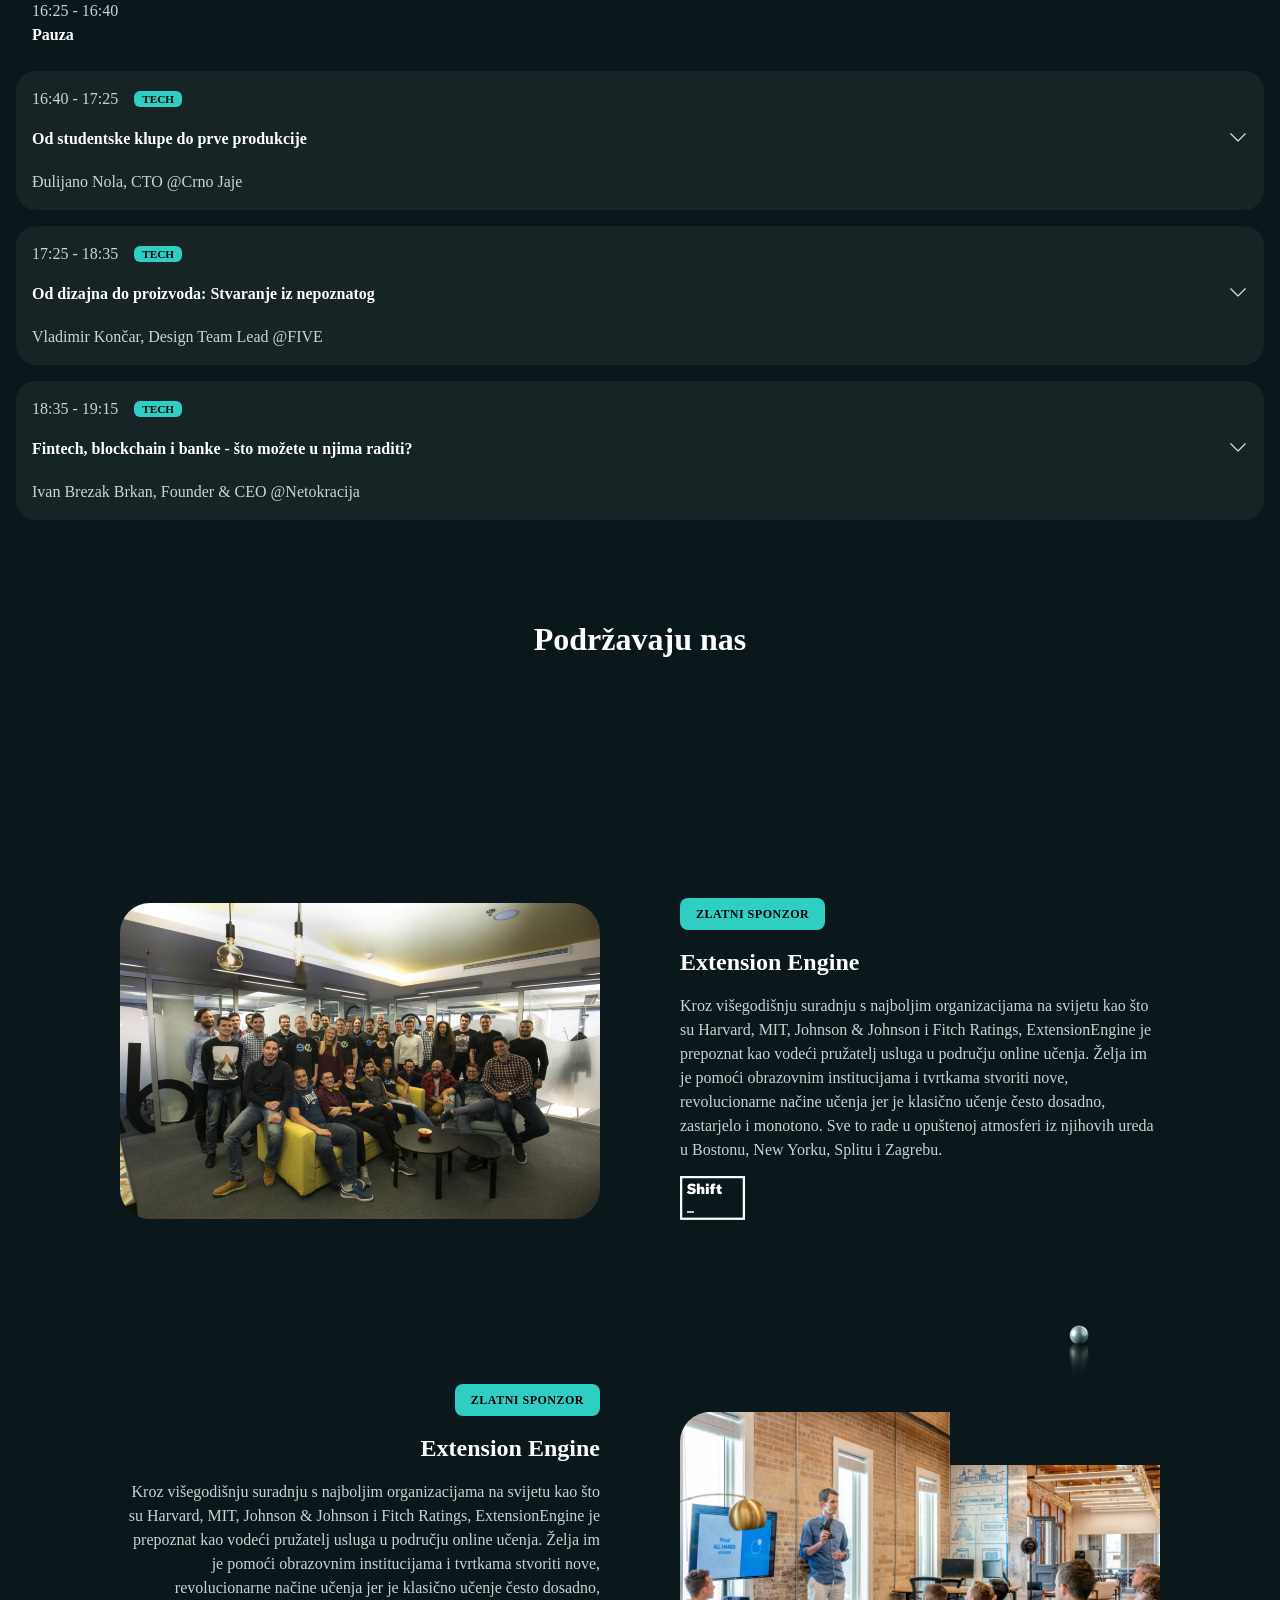
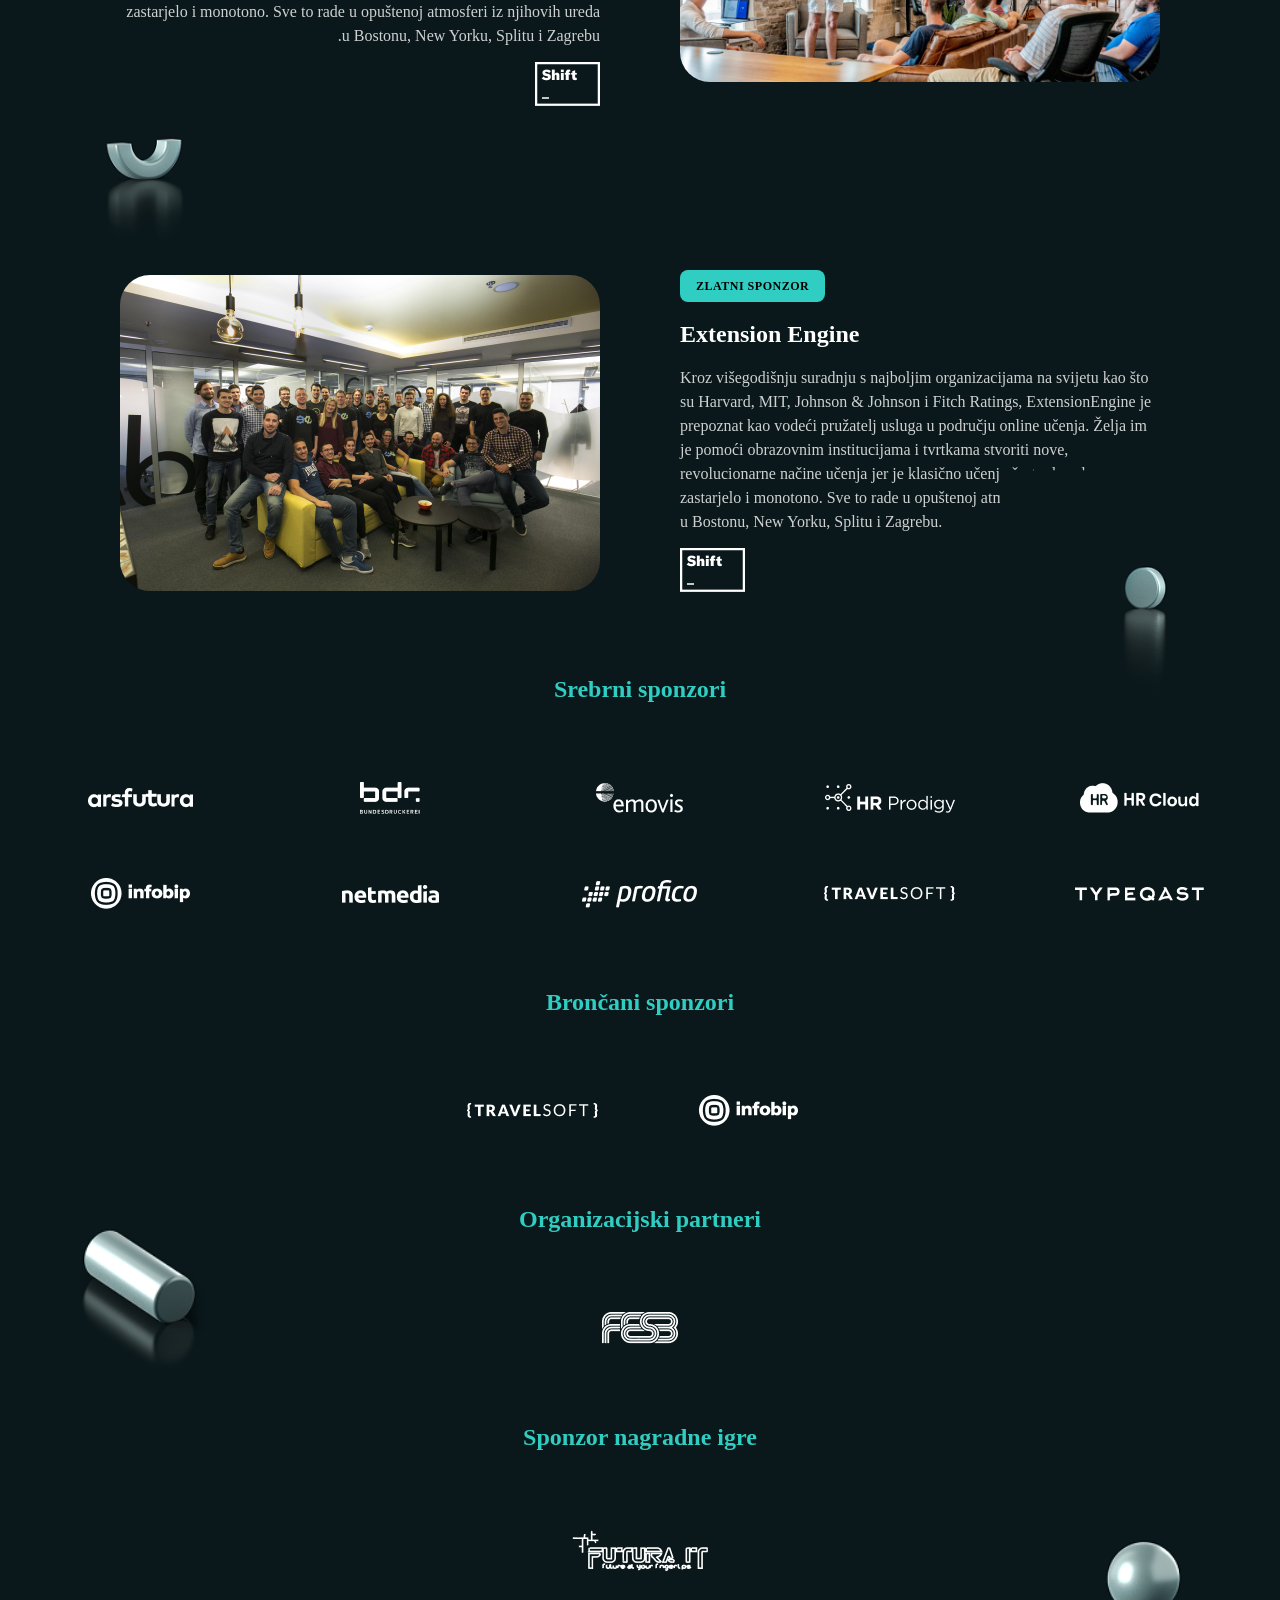
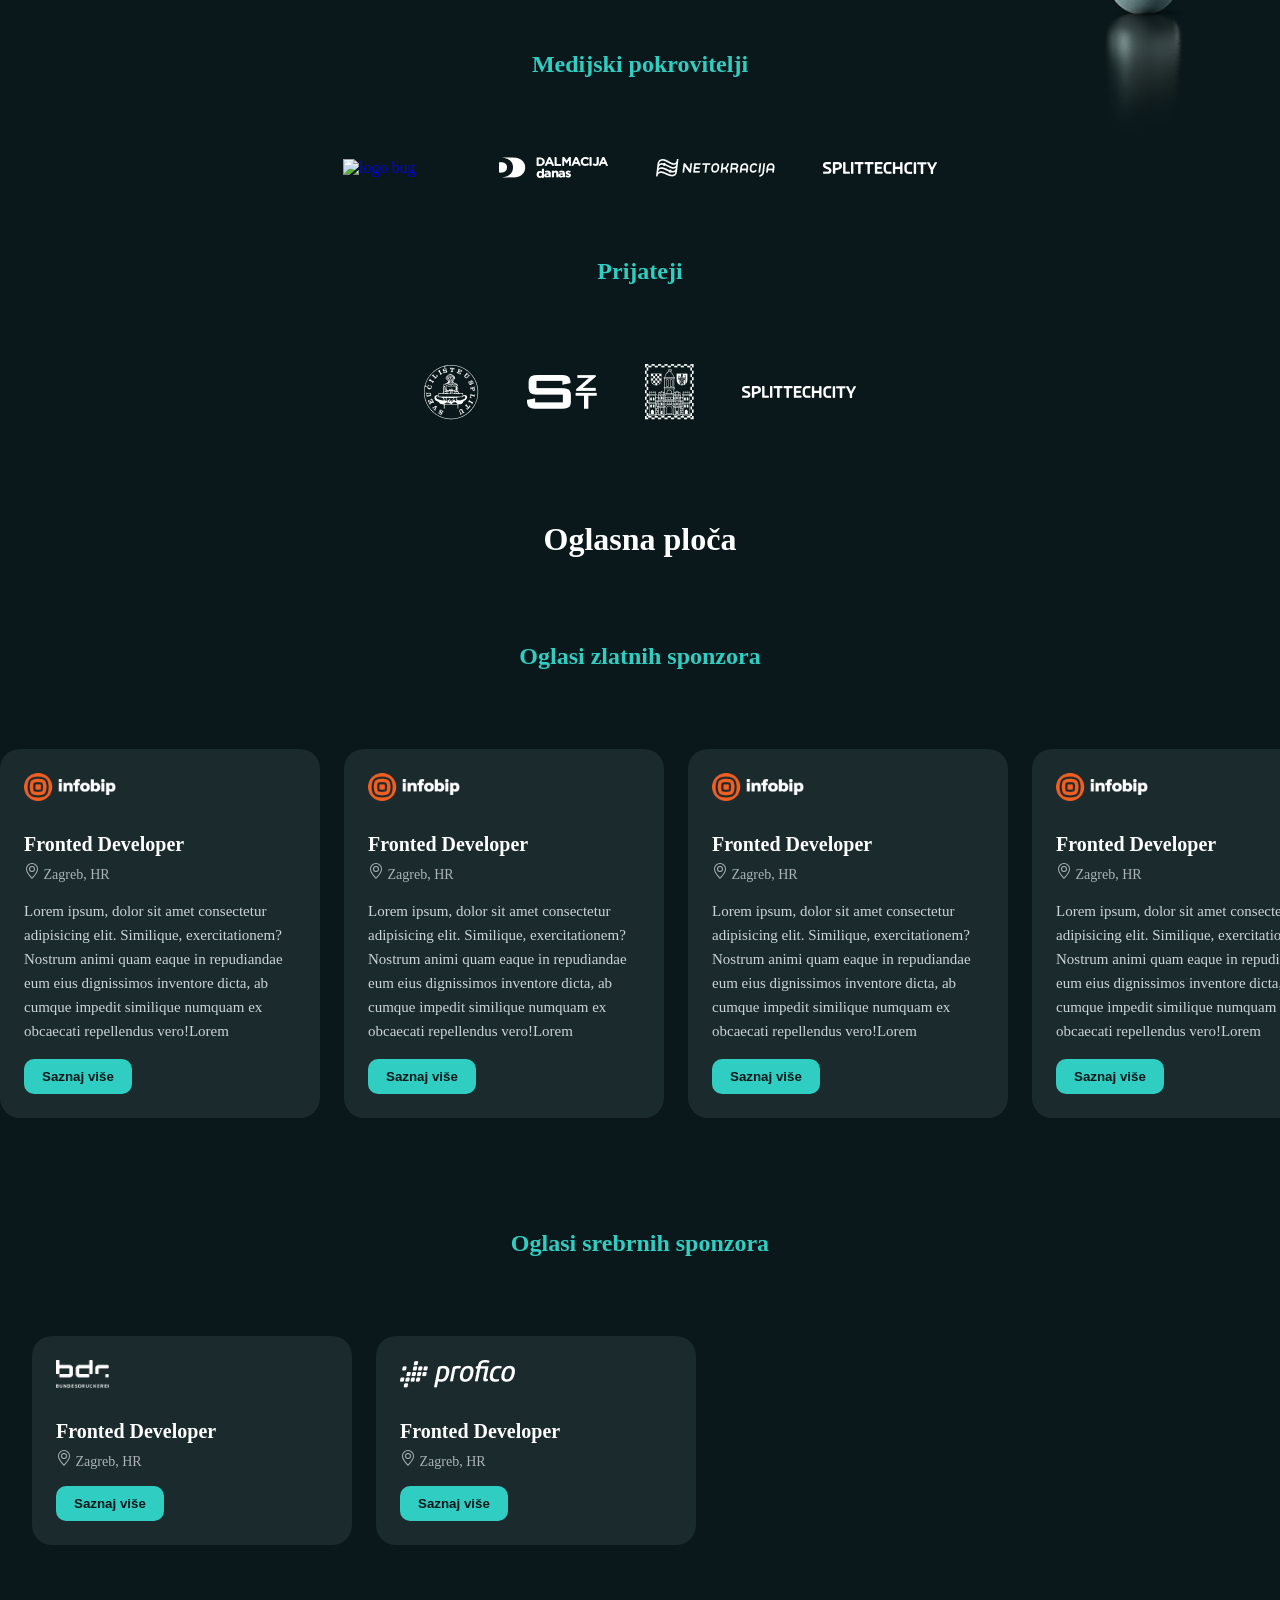
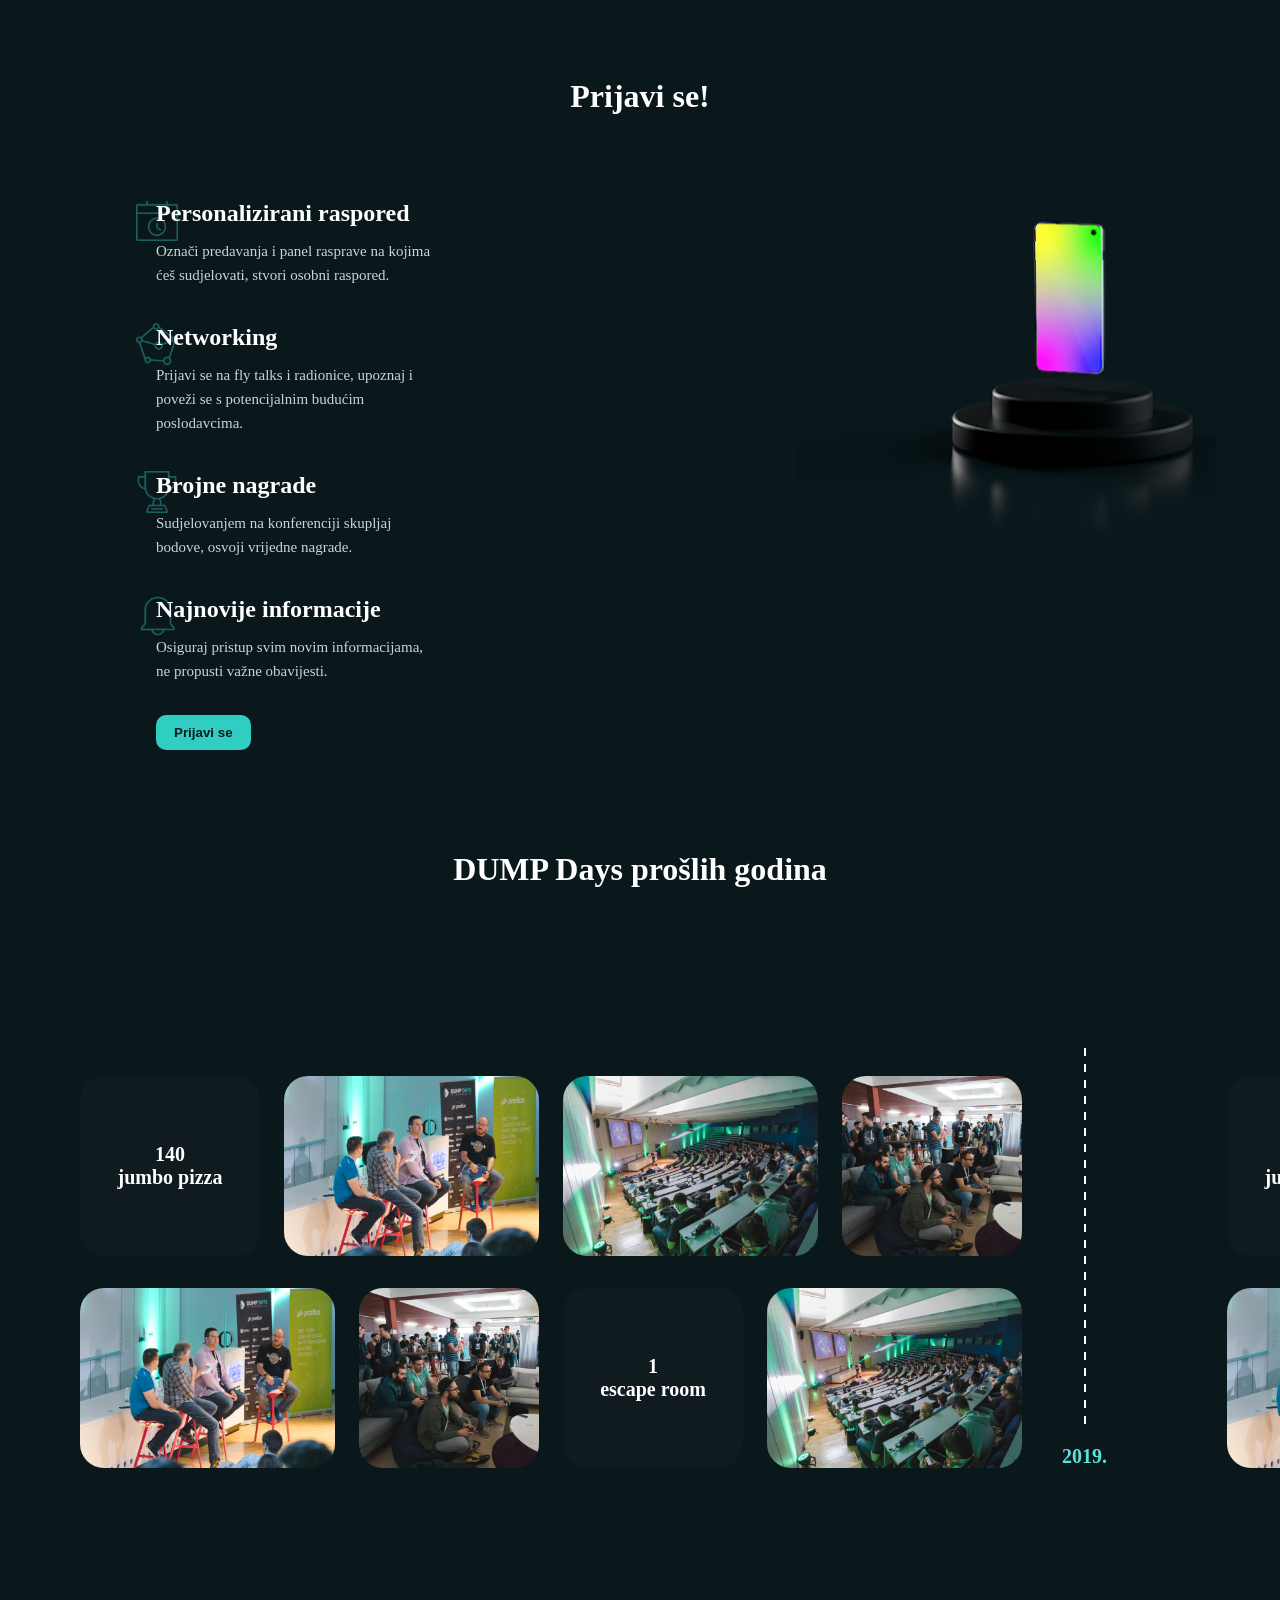
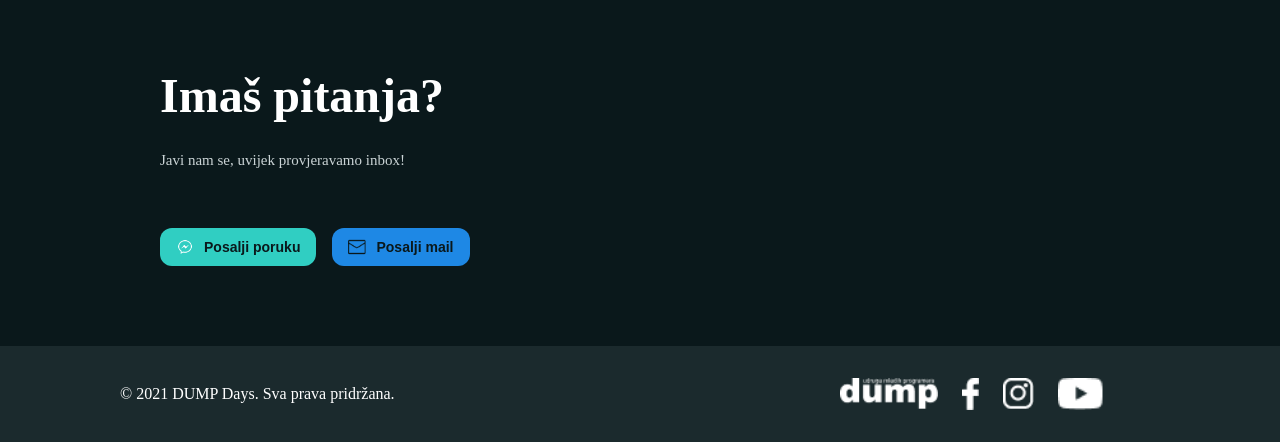
==== commit 30b58503: "Add desktop version for overview section" ====
--- a/index.html
+++ b/index.html
@@ -30,7 +30,7 @@
             <div class="bar"></div>
         </label>
         <div class="navbar-navigation">
-            <a href="">Konferencija</a>
+            <a href="#conference">Konferencija</a>
             <a href="">Raspored</a>
             <a href="">Sponzori</a>
             <a href="">Oglasna ploča</a>
@@ -61,19 +61,19 @@
             <div class="watch-lecture">Gledaj</div>
         </div>
     </section>
-    <section class="overview">
+    <section class="overview" id="conference">
         <div class="introduction">
             <img src="assets/47937022477_01c7ef0845_5k 1.svg" alt="Talk">
             <div class="introduction-title">
-                <h2>Dev, Dizajn, <br> Marketing & Tech <br> konferencija</h2>
+                <h2>Dev, Dizajn, Marketing & Tech konferencija</h2>
                 <img src="assets/arrow-right.svg" alt="right arrow">
             </div>
             <div class="introduction-text">
-                DUMP Days konferencija se nakon godine stanke vraća u novom formatu!
+                <p>DUMP Days konferencija se nakon godine stanke vraća u novom formatu!
                 Kao i do sada, najutjecajniji ljudi hrvatske IT scene pričat će o
                 aktualnim temama iz svijeta Deva, Dizajna, Marketinga i Techa.
                 Ne propustite ovu jedinstvenu priliku, zavirite u poslovni svijet i
-                saznajte kako započeti svoju karijeru.
+                saznajte kako započeti svoju karijeru.</p>
             </div>
         </div>
         <div class="activities">
--- a/styles/navbar.css
+++ b/styles/navbar.css
@@ -28,6 +28,10 @@
 body {
     background-color: var(--primary-background-color);
     font-family: var(--primary-font);
+}
+
+html {
+    scroll-behavior: smooth;
 }
 
 nav {
@@ -122,6 +126,11 @@
 }
 
 @media (min-width: 1024px) {
+    nav {
+        padding-right: 6rem;
+        padding-left: 6rem;
+    }
+
     .navbar-hamburger {
         display: none;
     }
--- a/styles/main-title-overview.css
+++ b/styles/main-title-overview.css
@@ -133,6 +133,7 @@
         font-size: clamp(1.6rem, 2.2vw, 2.2rem);
         position: relative;
         bottom: 110px;
+        padding-left: 6rem;
     }
     
     .main-title-subtext {
@@ -142,7 +143,14 @@
         font-size: 1rem;
         position: relative;
         bottom: 100px;
-
+    }
+
+    .main-title-subtext p {
+        padding-left: 5rem;
+    }
+
+    .main-title-buttons {
+        padding-left: 5rem;
     }
 
     .main-title-buttons div:nth-of-type(2) {
@@ -180,7 +188,7 @@
         border-radius: 20px;
         align-items: center;
         width: fit-content;
-        margin-left: 1rem;
+        margin-left: 5rem;
         line-height: 1.2rem;
         position: relative;
         top: 15rem;
@@ -219,4 +227,46 @@
         font-size: 1rem;
         margin-left: 2rem;
     }
+
+    .introduction> img:first-of-type {
+        width: 50%;
+        height: 400px;
+        object-fit: cover;
+        align-self: center;
+        margin-left: -15rem;
+        border-radius: 30px;
+    }
+
+    .introduction{
+        justify-content: initial;
+        align-items: flex-end;
+    }
+
+    .introduction-title {
+        flex-direction: column;
+        align-items: flex-end;
+        font-size: 2rem;
+        width: 40%;
+        margin-right: 13rem;
+    }
+
+    .introduction-title img {
+        align-self: flex-end;
+        order: -1;
+        width: 4rem;
+        position: relative;
+        bottom: 5rem;
+        right: 2.6rem;
+    }
+
+    .introduction-title h2 {
+        margin-top: 0;
+        margin-bottom: 0;
+    }      
+
+    .introduction-text {
+       width: 40%;
+       margin-right: 13rem;
+       line-height: 1.5rem;
+    }
 }
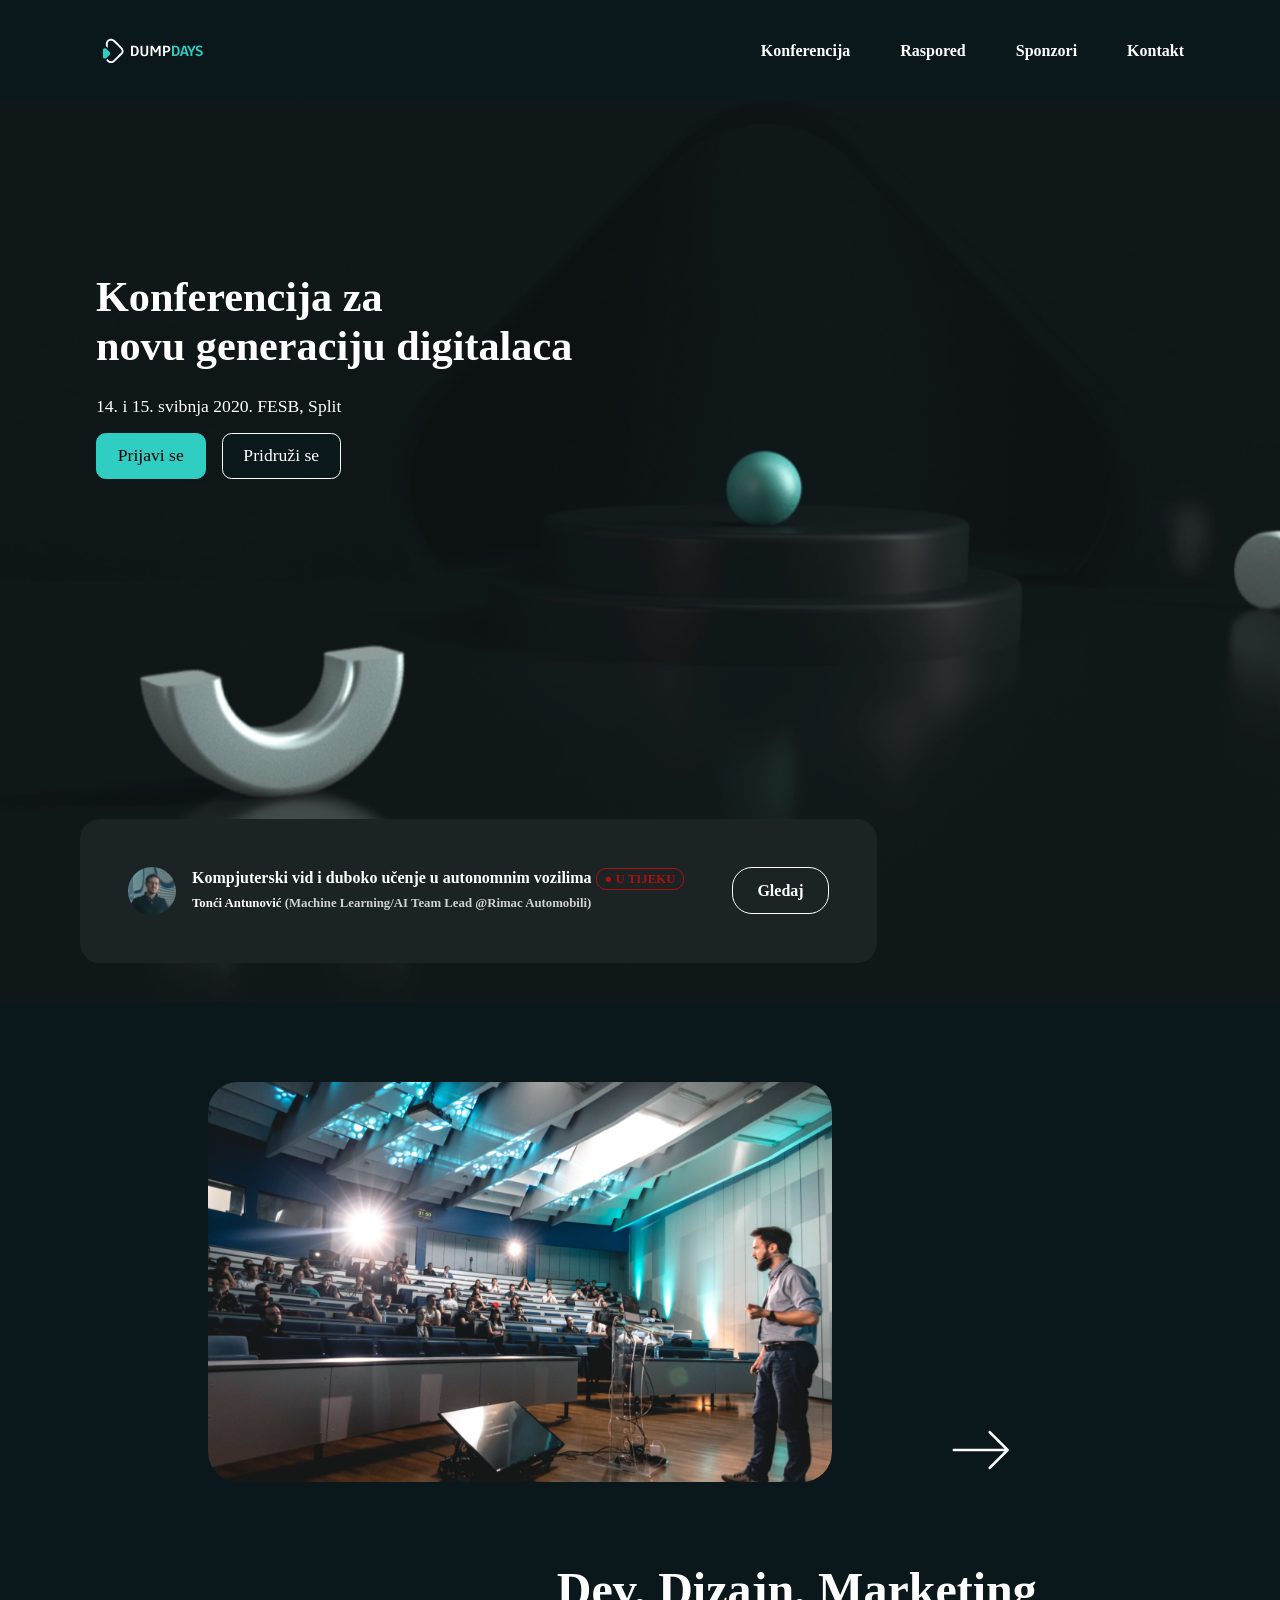
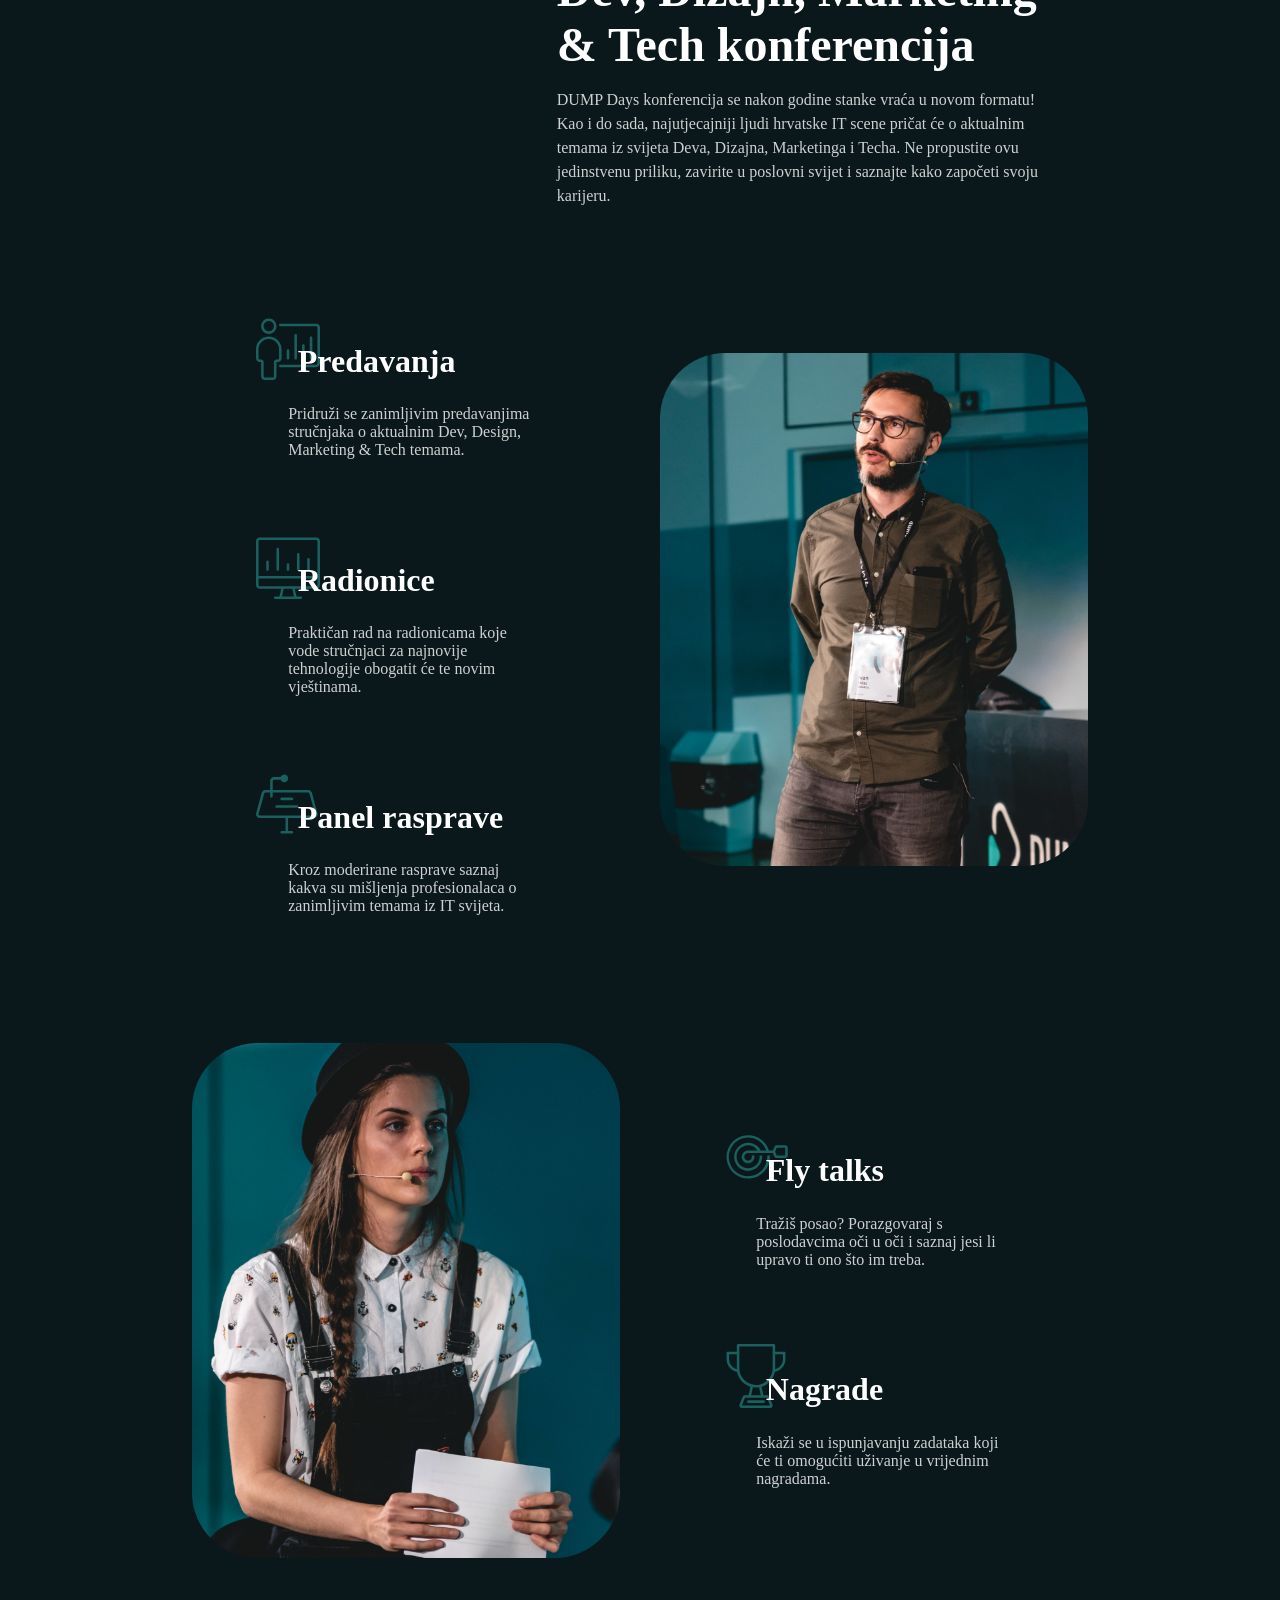
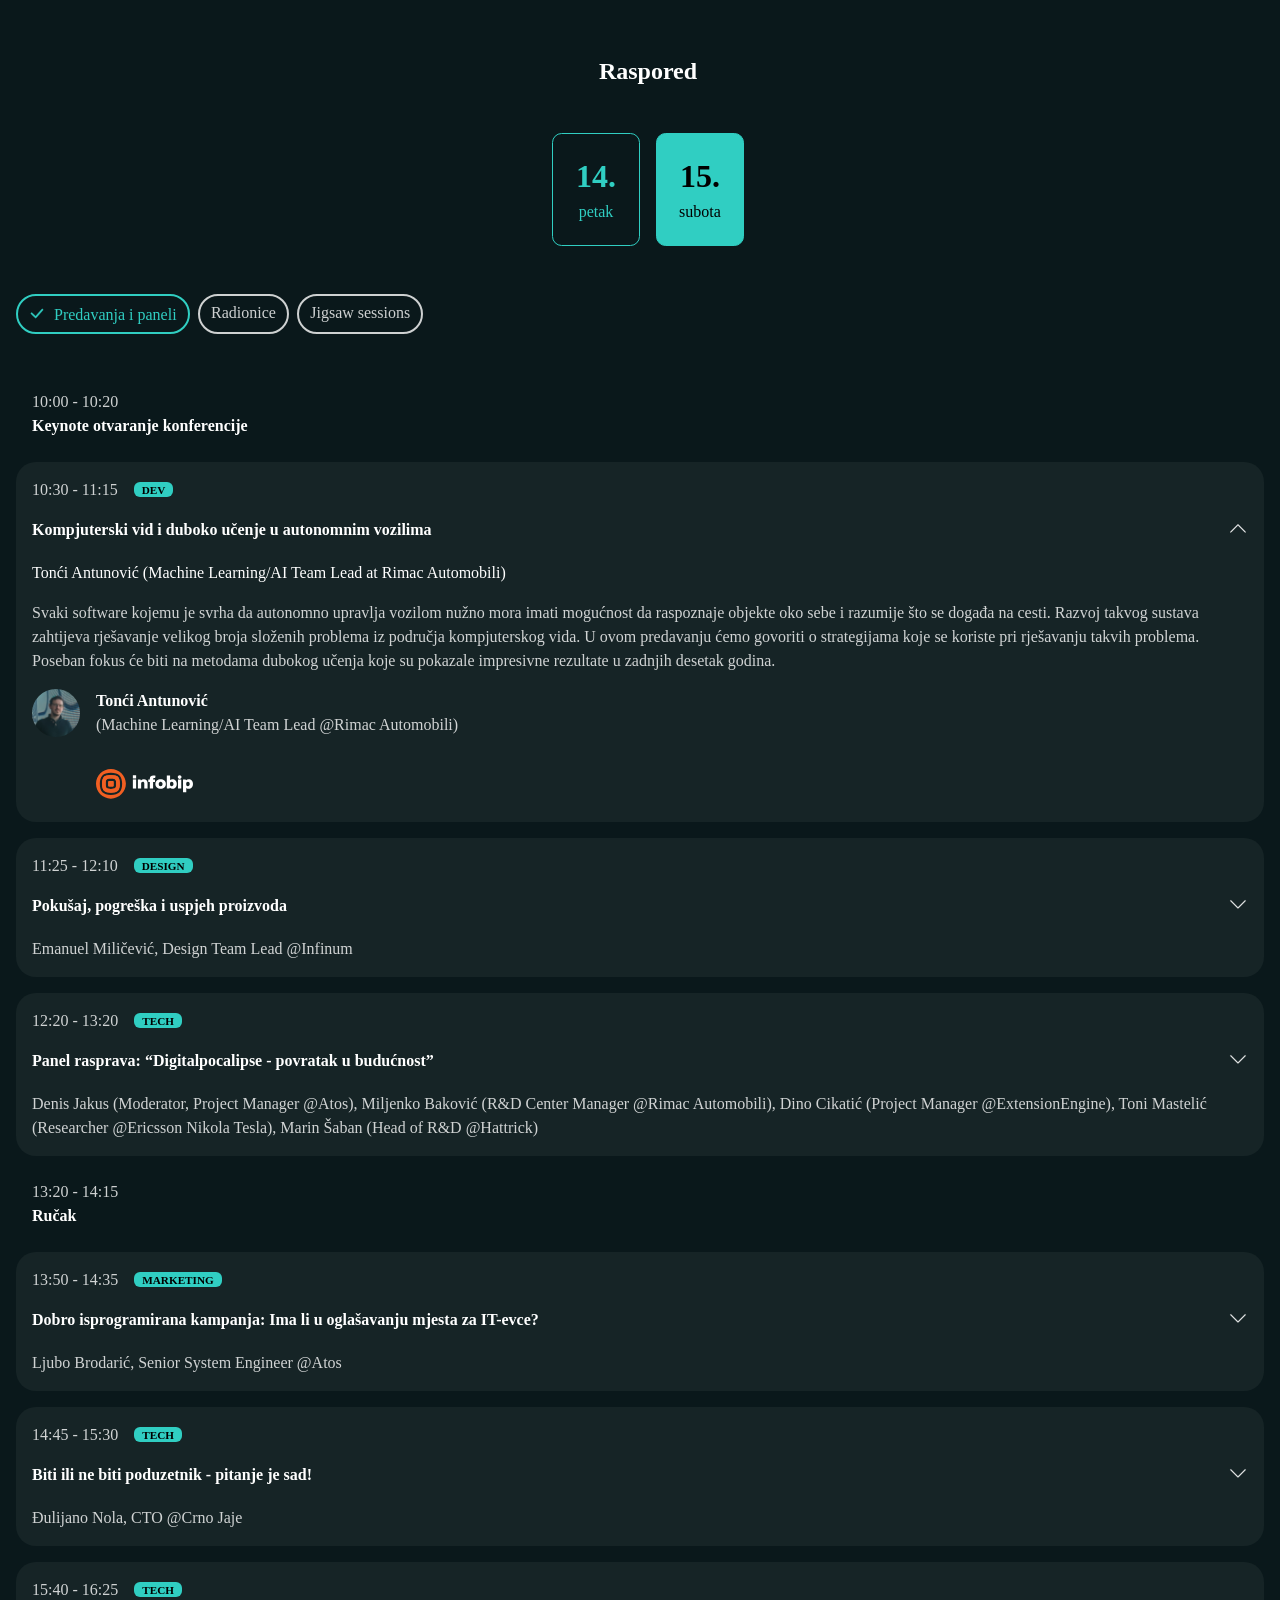
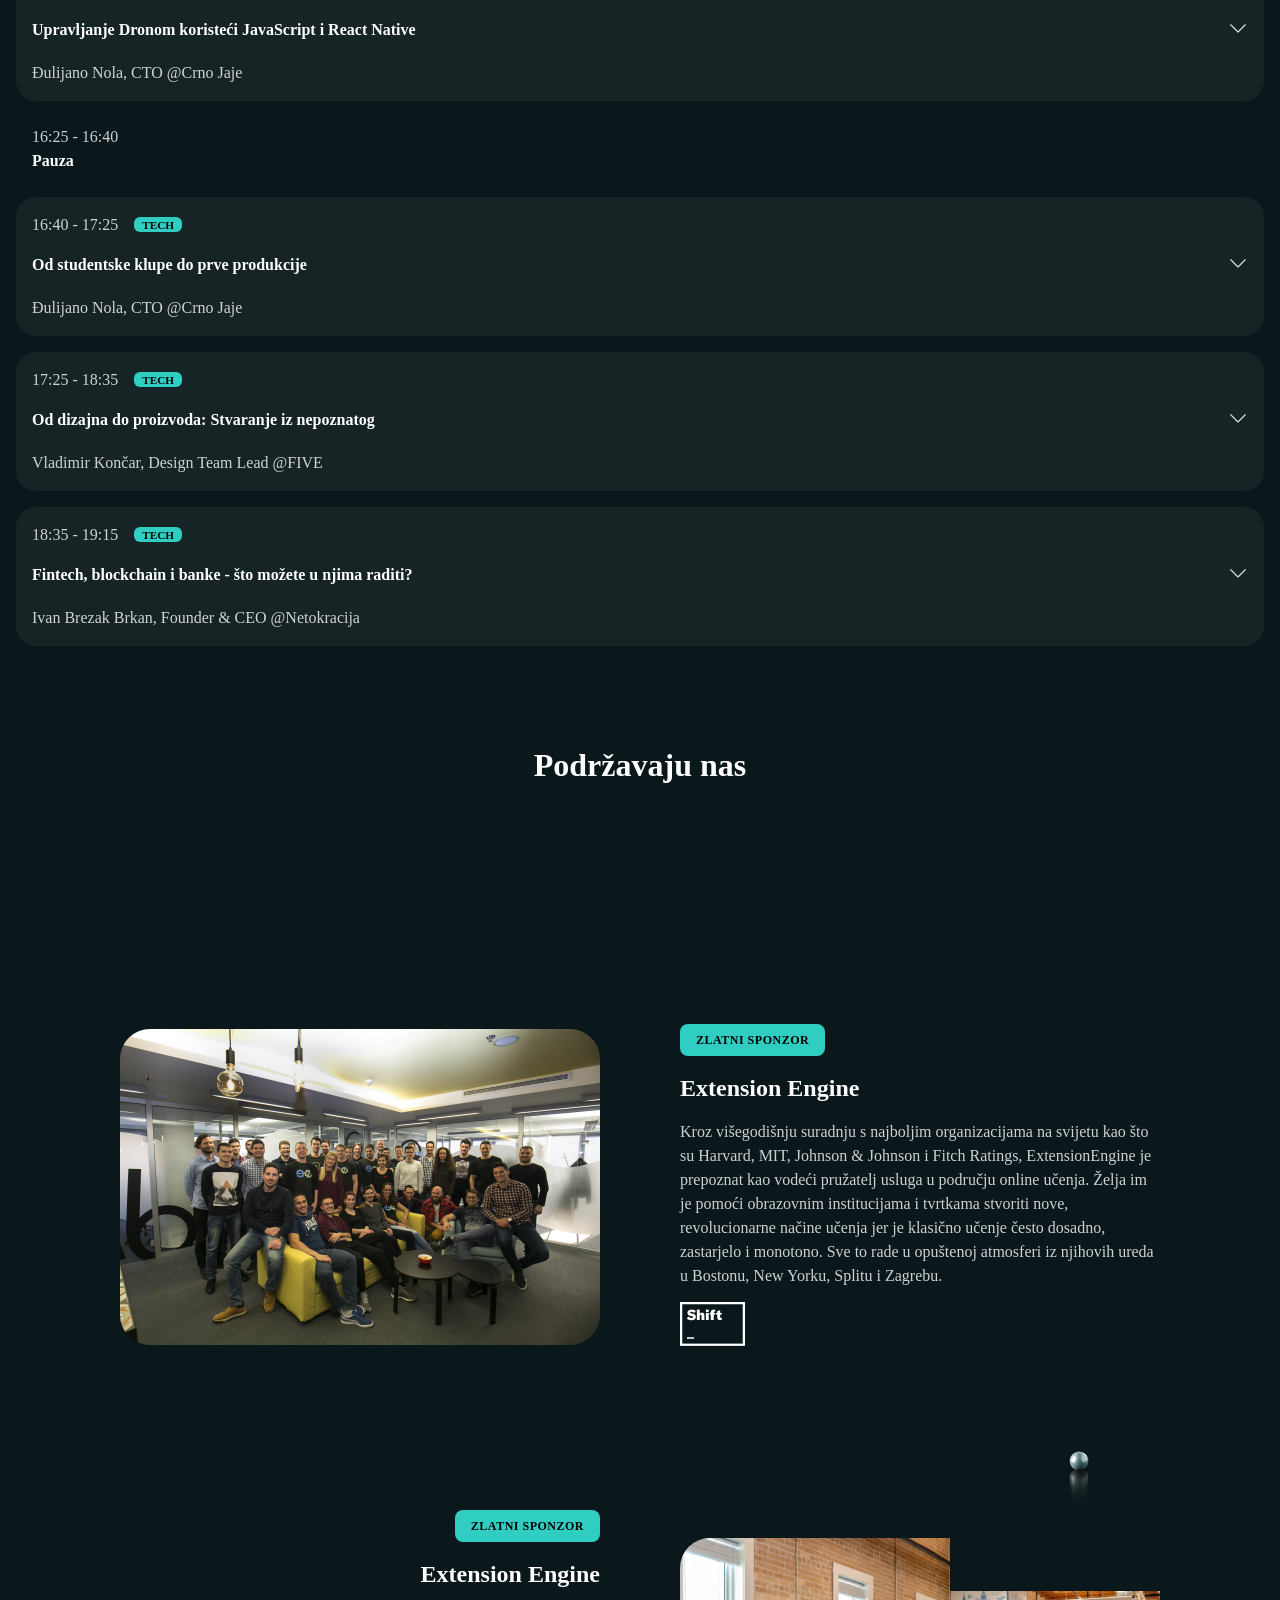
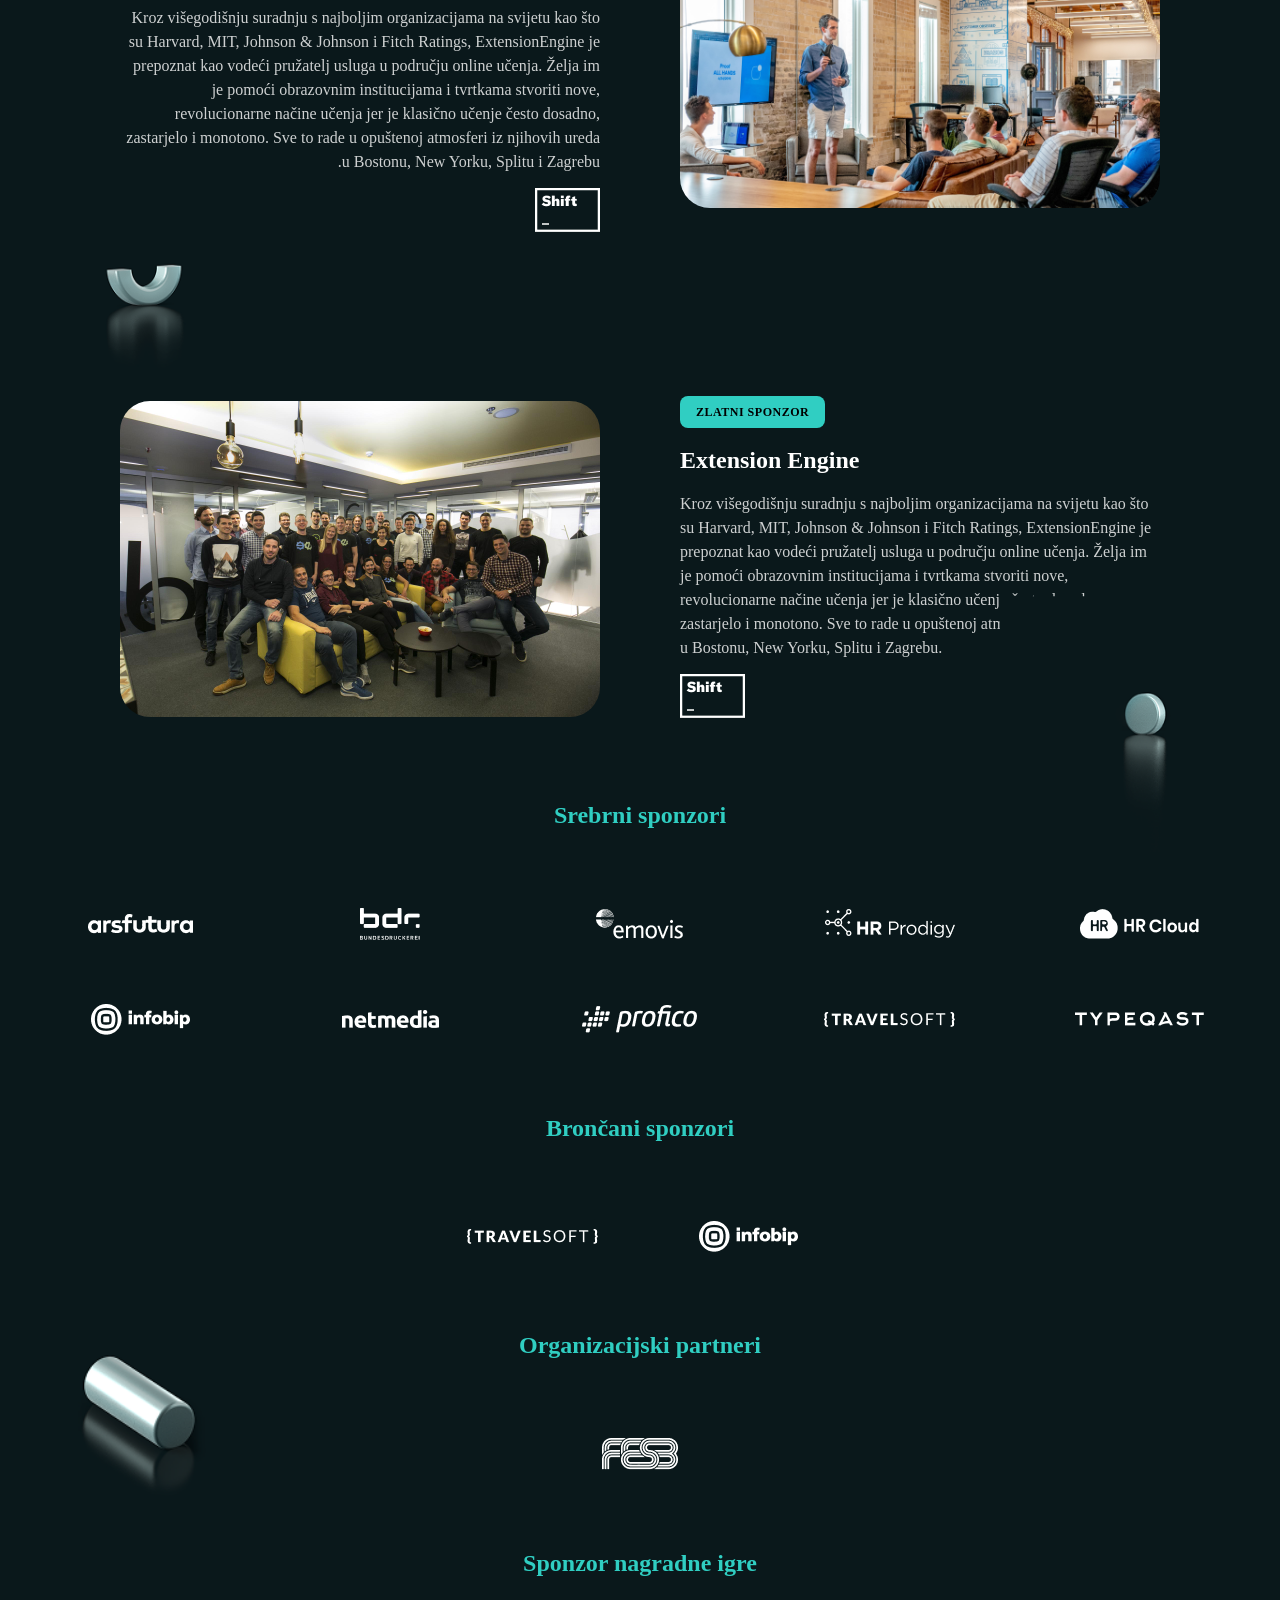
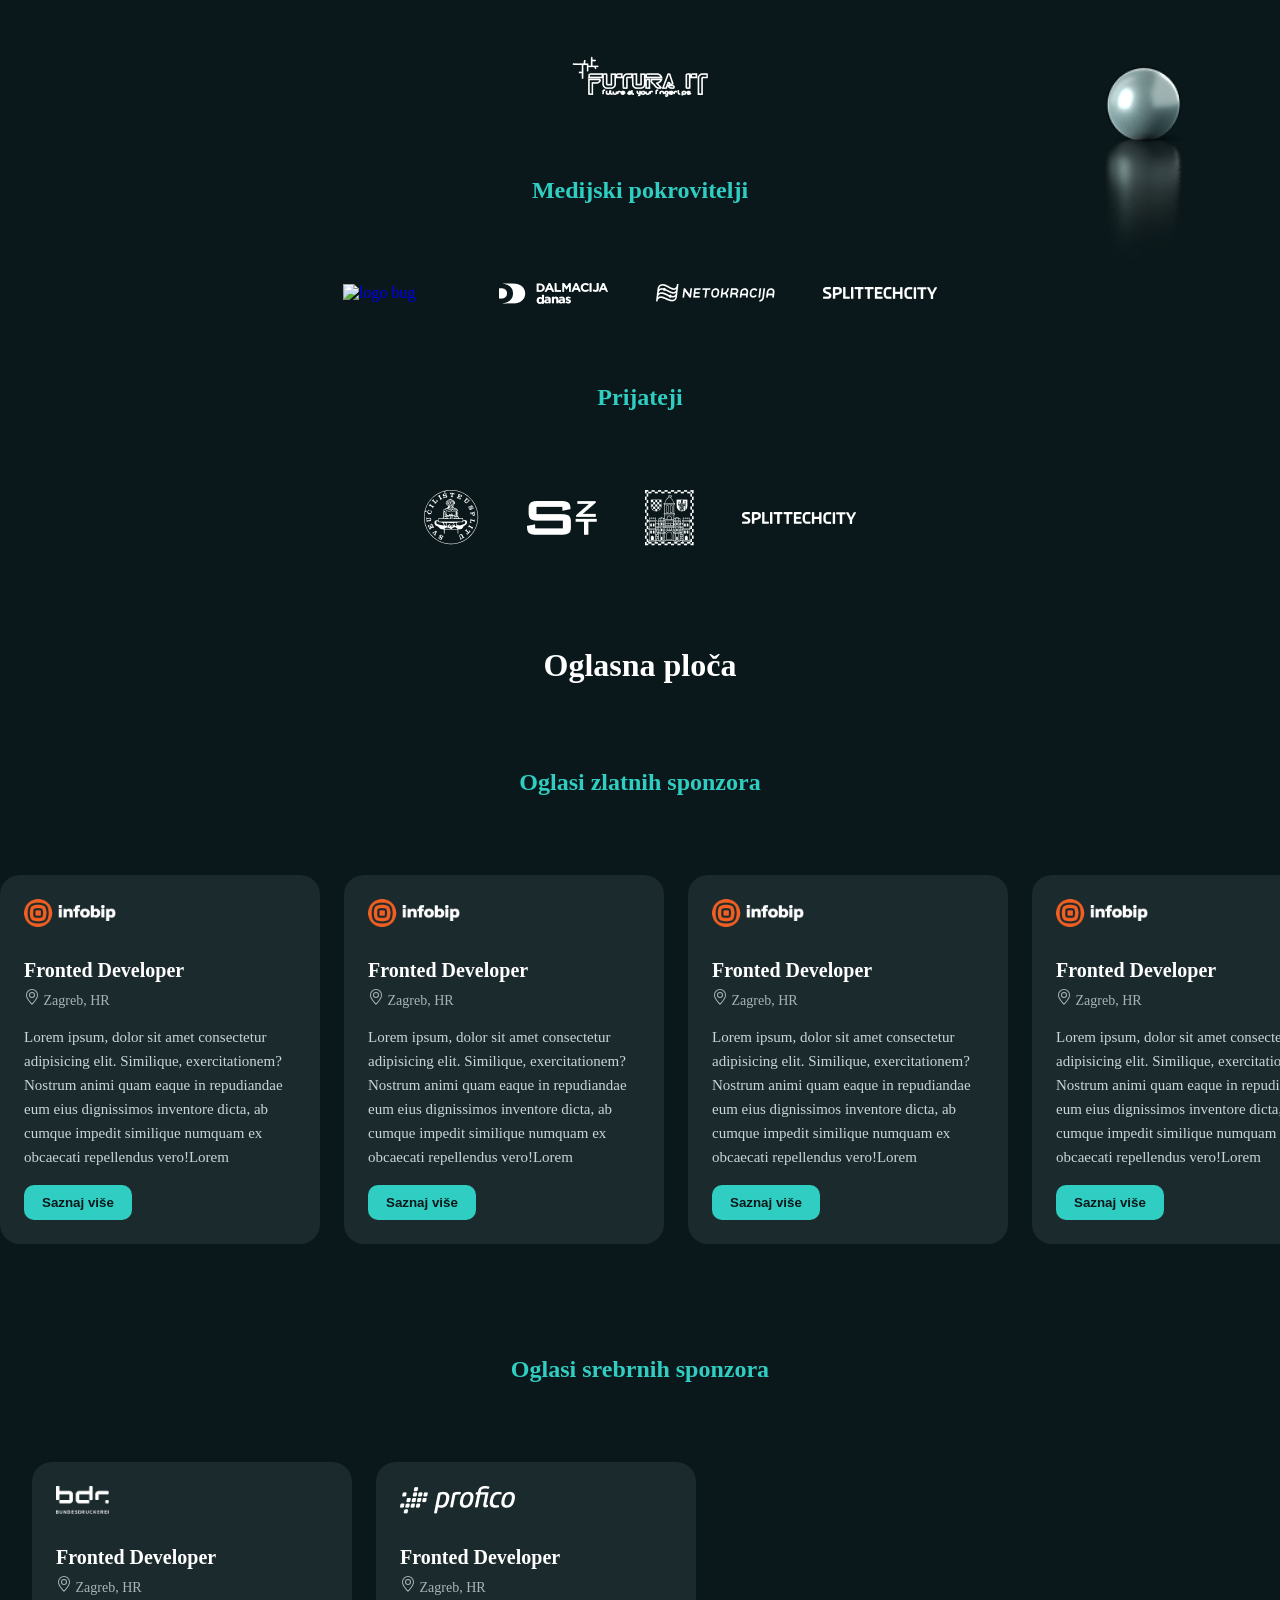
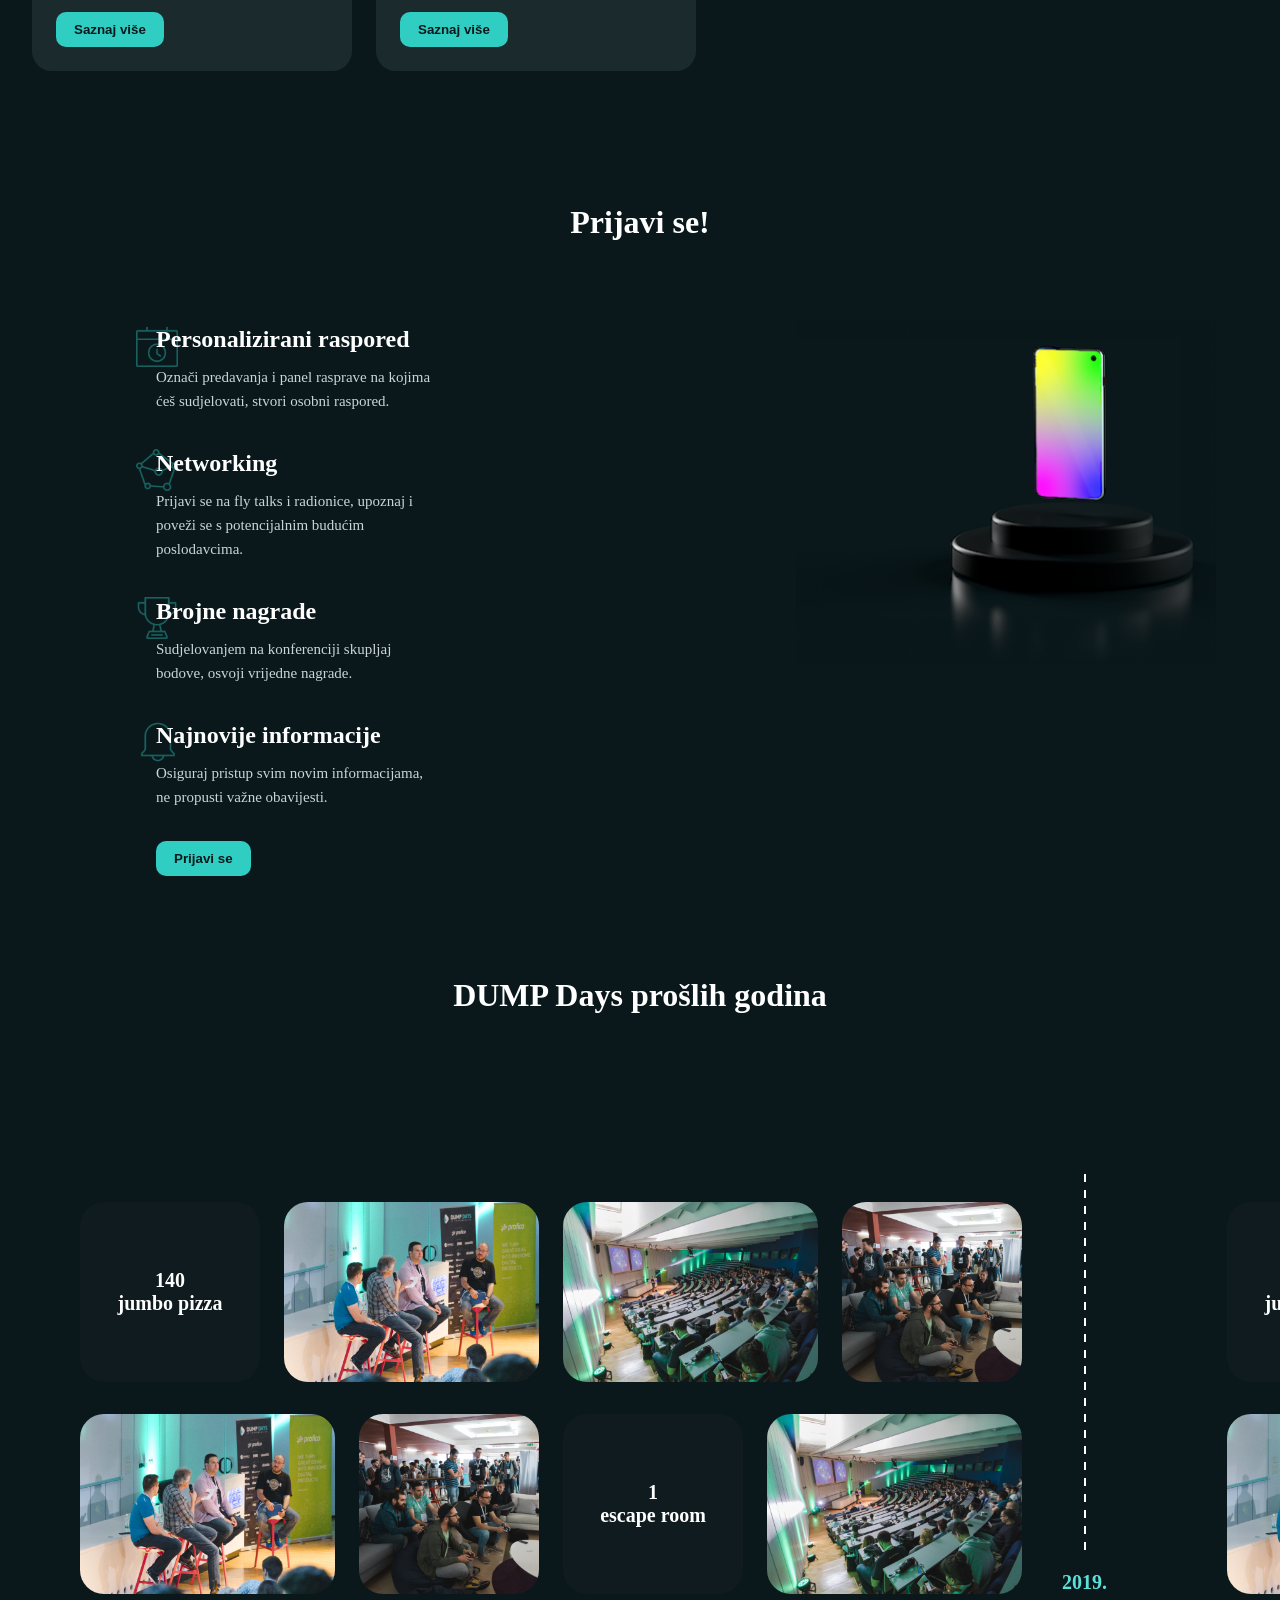
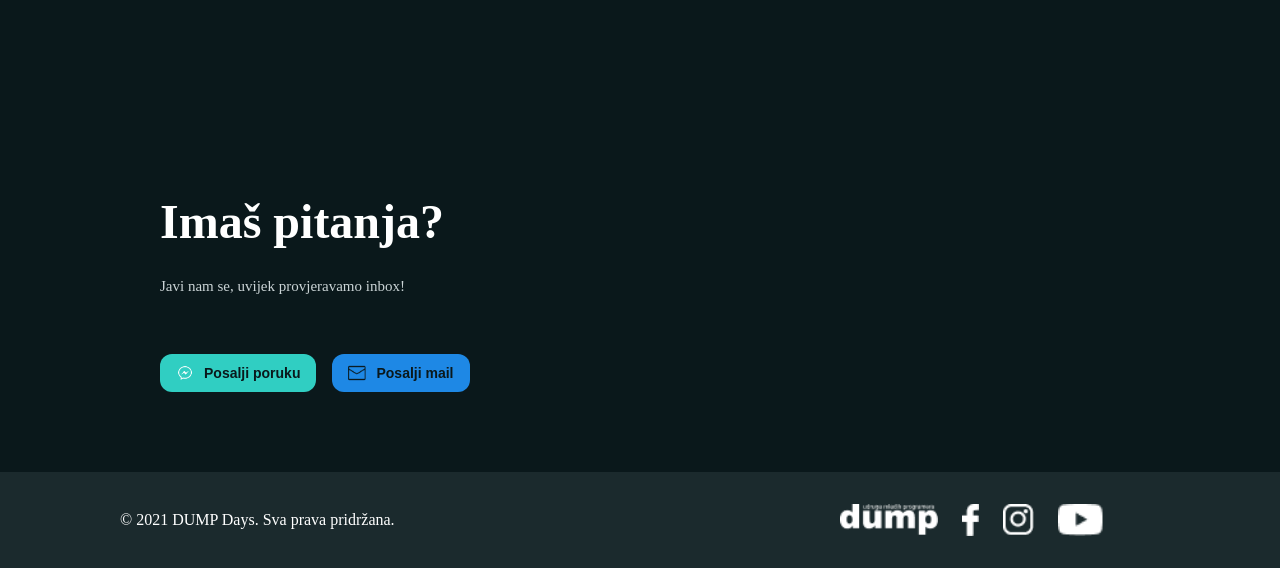
==== commit 1a0918be: "Add desktop version for overview" ====
--- a/index.html
+++ b/index.html
@@ -77,43 +77,47 @@
             </div>
         </div>
         <div class="activities">
-            <div class="activities-item">
+            <div class="activities-text-group">
+                <div class="activities-item">
+                    <img class="activity-icon" src="assets/predavanja.svg" alt="lecture icon">
+                    <h3>Predavanja</h3>
+                    <p>Pridruži se zanimljivim predavanjima stručnjaka o aktualnim Dev,
+                        Design, Marketing & Tech temama.</p>
+                </div>
+                <div class="activities-item">
+                    <img class="activity-icon" src="assets/radionice.svg" alt="workshop icon">
+                    <h3>Radionice</h3>
+                    <p>Praktičan rad na radionicama koje vode stručnjaci za najnovije
+                        tehnologije obogatit će te novim vještinama.</p>
+                </div>
+                <div class="activities-item">
+                    <img class="activity-icon" src="assets/panel-rasprave.svg" alt="panel icon">
+                    <h3>Panel rasprave</h3>
+                    <p>Kroz moderirane rasprave saznaj kakva su mišljenja profesionalaca
+                        o zanimljivim temama iz IT svijeta.</p>
+                </div>
+            </div>
+            <div class="activities-image">
                 <img class="activity-speaker" src="assets/image2.svg" alt="Speaker">
             </div>
-            <div class="activities-item">
-                <img class="activity-icon" src="assets/predavanja.svg" alt="lecture icon">
-                <h3>Predavanja</h3>
-                <p>Pridruži se zanimljivim predavanjima stručnjaka o aktualnim Dev,
-                    Design, Marketing & Tech temama.</p>
-            </div>
-            <div class="activities-item">
-                <img class="activity-icon" src="assets/radionice.svg" alt="workshop icon">
-                <h3>Radionice</h3>
-                <p>Praktičan rad na radionicama koje vode stručnjaci za najnovije
-                    tehnologije obogatit će te novim vještinama.</p>
-            </div>
-            <div class="activities-item">
-                <img class="activity-icon" src="assets/panel-rasprave.svg" alt="panel icon">
-                <h3>Panel rasprave</h3>
-                <p>Kroz moderirane rasprave saznaj kakva su mišljenja profesionalaca
-                    o zanimljivim temama iz IT svijeta.</p>
-            </div>
-            <div class="activities-item">
+            <div class="activities-image">
                 <img class="activity-speaker" src="assets/47937023993_2deba4a682_k 1.svg" alt="Speaker">
             </div>
-            <div class="activities-item">
-                <img class="activity-icon" src="assets/fly talks.svg" alt="panel icon">
-                <h3>Fly talks</h3>
-                <p>Tražiš posao? Porazgovaraj s poslodavcima oči u oči i
-                    saznaj jesi li upravo ti ono što im treba.</p>
-            </div>
-            <div class="activities-item">
-                <img class="activity-icon" src="assets/nagrade.svg" alt="panel icon">
-                <h3>Nagrade</h3>
-                <p>Iskaži se u ispunjavanju zadataka koji će ti omogućiti
-                    uživanje u vrijednim nagradama.</p>
-            </div>
-        </div>
+            <div class="activities-text-group">
+                <div class="activities-item">
+                    <img class="activity-icon" src="assets/fly talks.svg" alt="fly talks icon">
+                    <h3>Fly talks</h3>
+                    <p>Tražiš posao? Porazgovaraj s poslodavcima oči u oči i
+                        saznaj jesi li upravo ti ono što im treba.</p>
+                </div>
+                <div class="activities-item">
+                    <img class="activity-icon" src="assets/nagrade.svg" alt="nagrade icon">
+                    <h3>Nagrade</h3>
+                    <p>Iskaži se u ispunjavanju zadataka koji će ti omogućiti
+                        uživanje u vrijednim nagradama.</p>
+                </div>
+            </div>
+        </div>        
     </section>
     <section class="schedule">
         <h2>Raspored</h2>
--- a/styles/main-title-overview.css
+++ b/styles/main-title-overview.css
@@ -89,13 +89,14 @@
 }
 
 .activities {
-    margin-top: 5rem;
-    display: flex;
-    flex-direction: column;
-    justify-content: flex-start;
+    display: flex;
+    flex-direction: column;
     gap: 2.5rem;
-    margin-left: 1rem;
-    margin-right: 1rem;
+    margin: 5rem 1rem 0 1rem;
+}
+
+.activities-text-group {
+    display: contents;
 }
 
 .activities-item {
@@ -113,6 +114,7 @@
     line-height: normal;
     padding-top: 0;
     text-align: left;
+    margin-bottom: 0;
 }
 
 .activities-item p {
@@ -121,7 +123,7 @@
 }
 
 .activity-speaker {
-    width: 100%;
+    width: 60%;
 }
 
 .activity-icon {
@@ -269,4 +271,57 @@
        margin-right: 13rem;
        line-height: 1.5rem;
     }
+
+    .activities {
+        display: grid;
+        grid-template-columns: 1fr 1fr;
+        grid-template-rows: auto auto;
+        row-gap: 7rem;
+        grid-auto-rows: 1fr;
+        margin-left: 12rem;
+        margin-right: 12rem;
+    }
+
+    .activities-text-group:first-child,
+    .activities-text-group:last-child {
+        display: flex;
+        flex-direction: column;
+        justify-content: center;
+        align-items: center;
+        gap: 2rem;
+    }
+
+    .activities-item {
+        padding: 1rem;
+        width: 70%;
+    }
+
+    .activities-image {
+        display: flex;
+        justify-content: center;
+        align-items: center;
+    }
+
+    .activities-image img {
+        width: 100%;
+    }
+
+    .activities-item h3 {
+        position: relative;
+        left: 1.6rem;
+        bottom: 1.6rem;
+        font-size: 2rem;
+        font-weight: bold;
+        line-height: normal;
+        padding-top: 0;
+        text-align: left;
+        margin-bottom: 0;
+    }
+    
+    .activities-item img {
+        width: 4rem;
+        position: relative;
+        right: 1rem;
+        top: 0.7rem;
+    }
 }
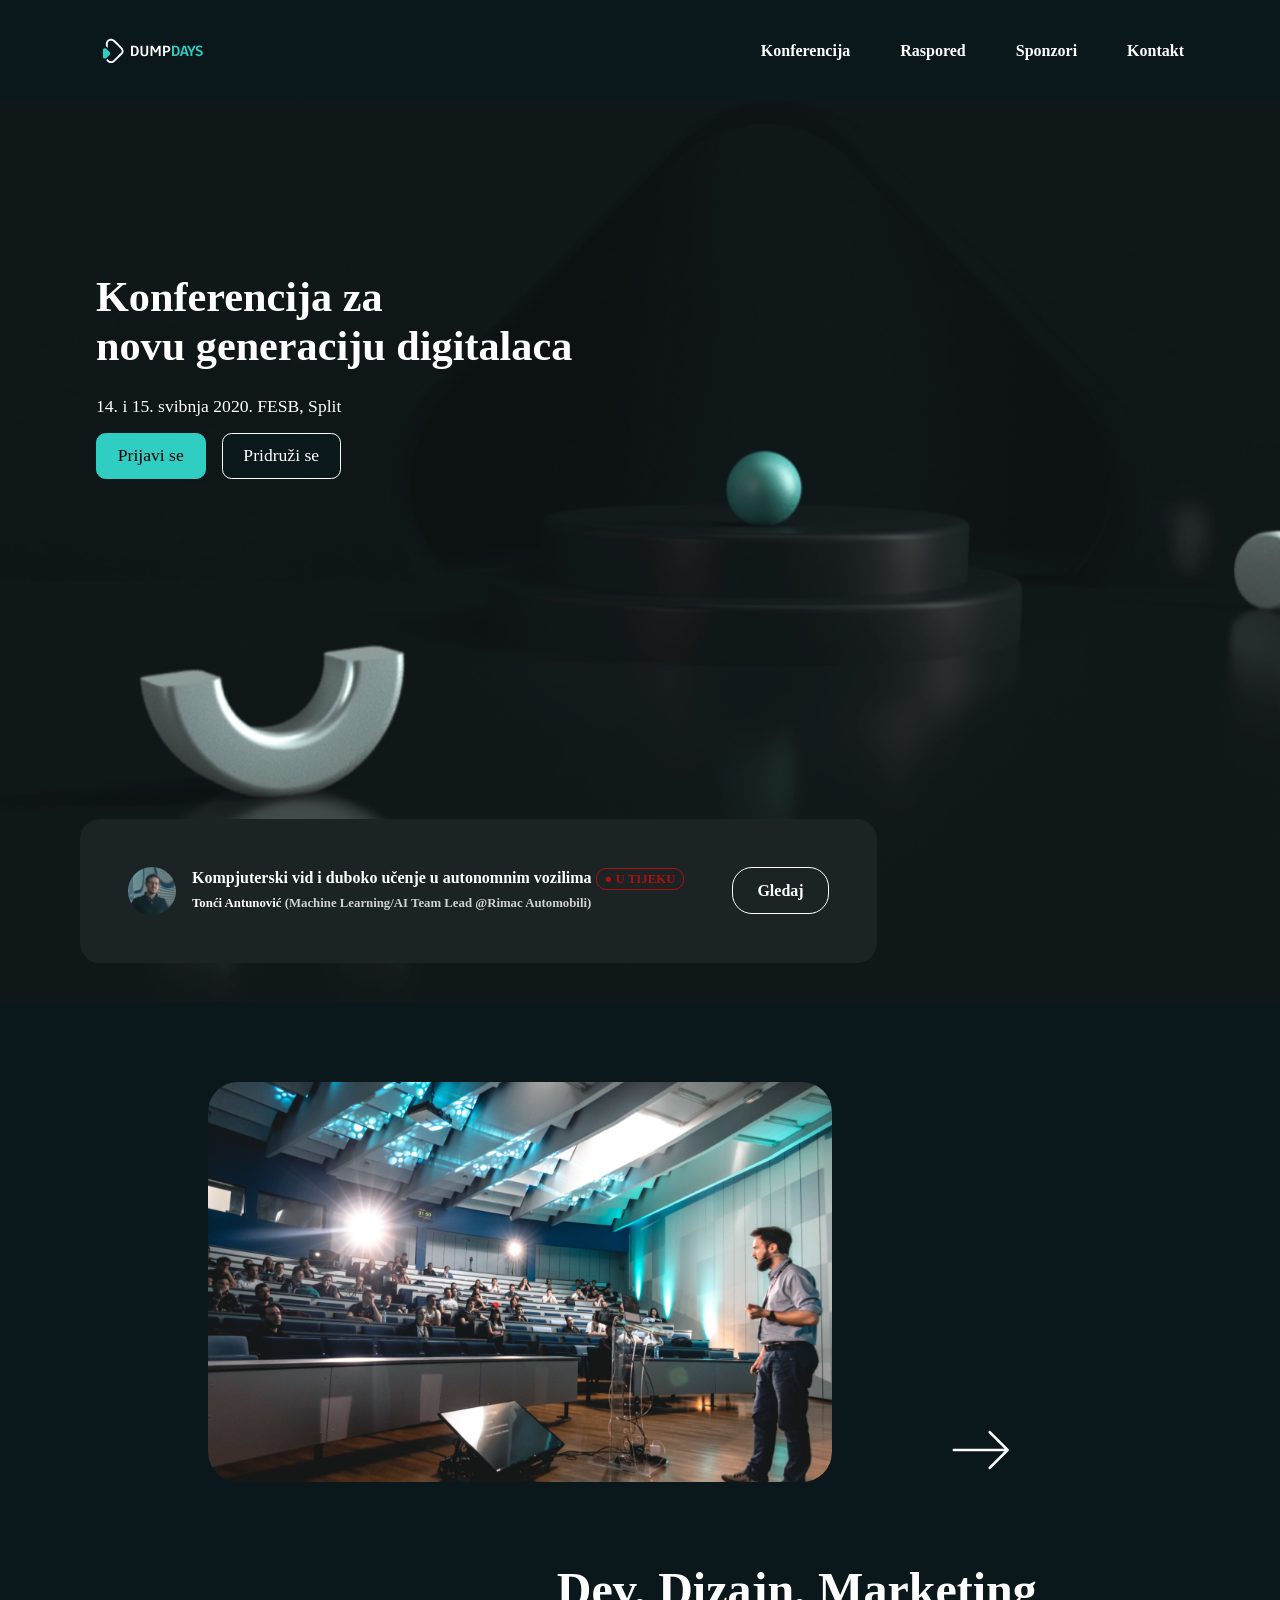
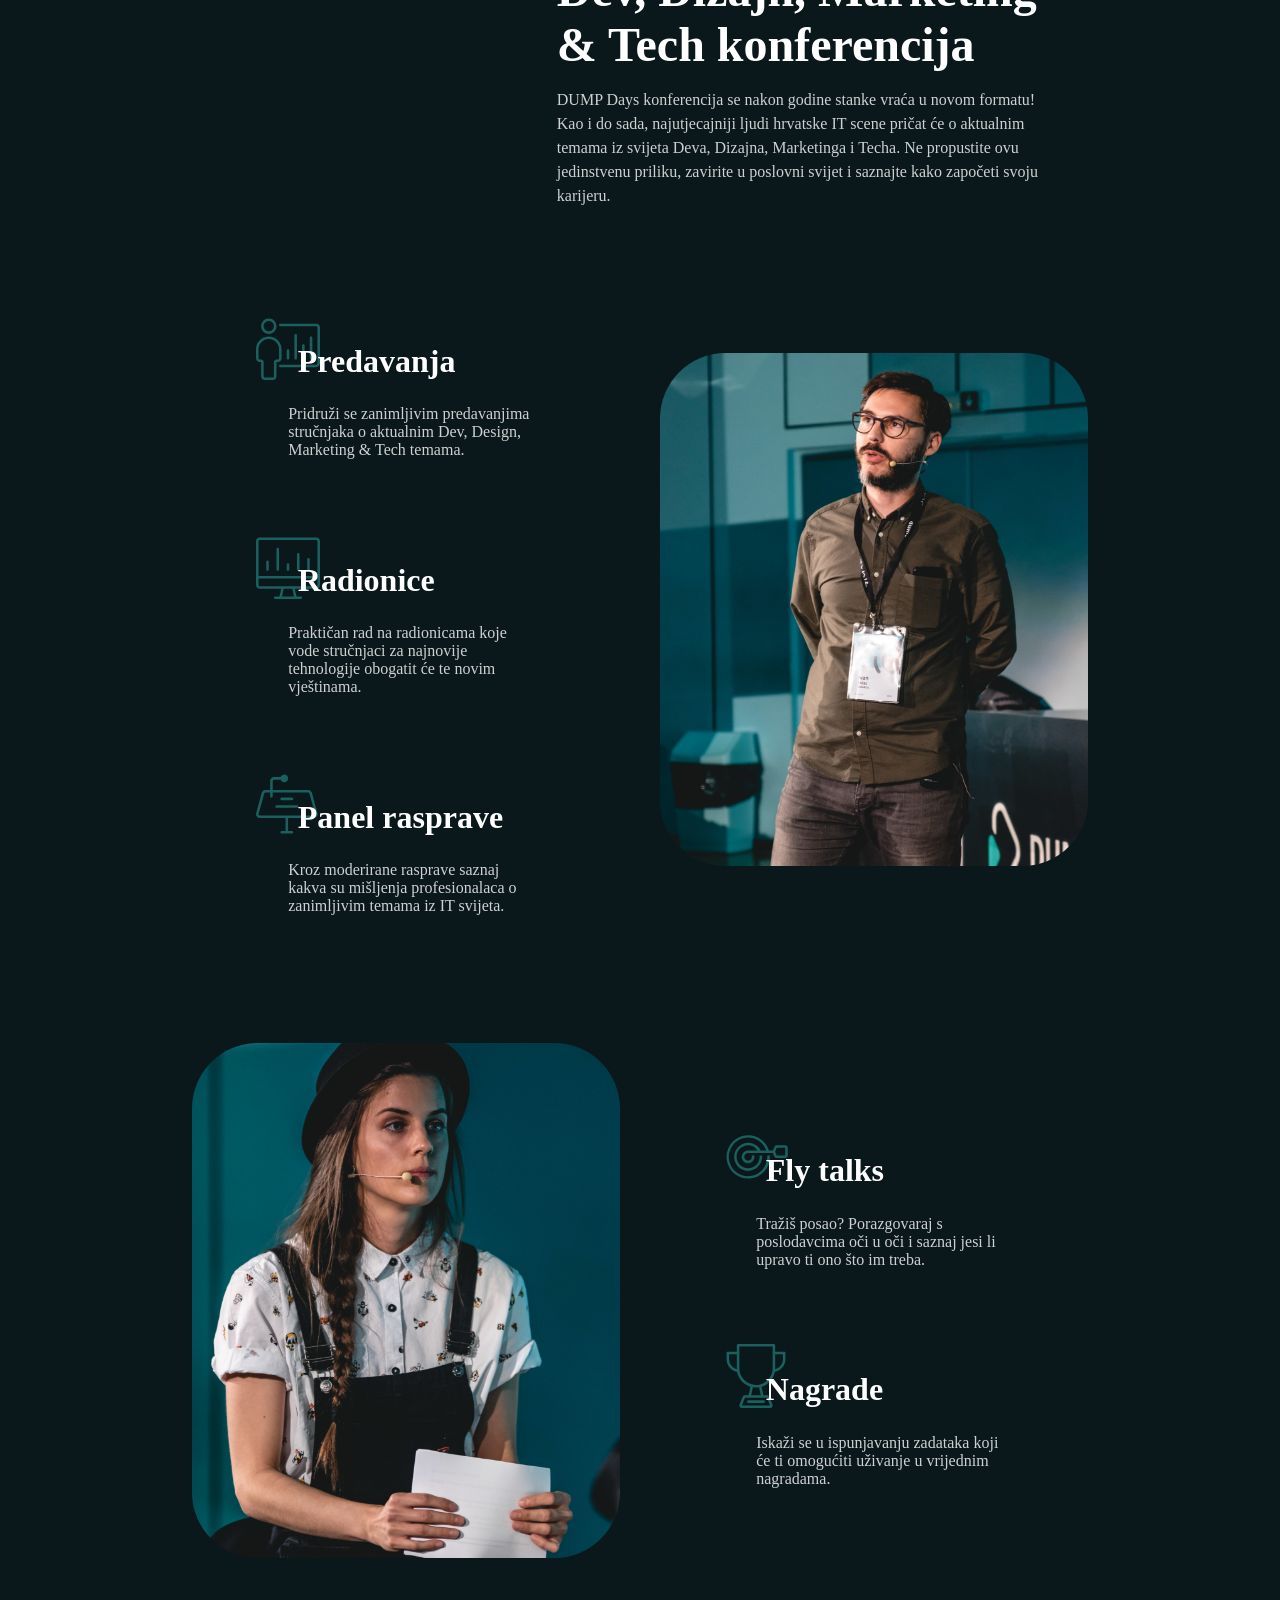
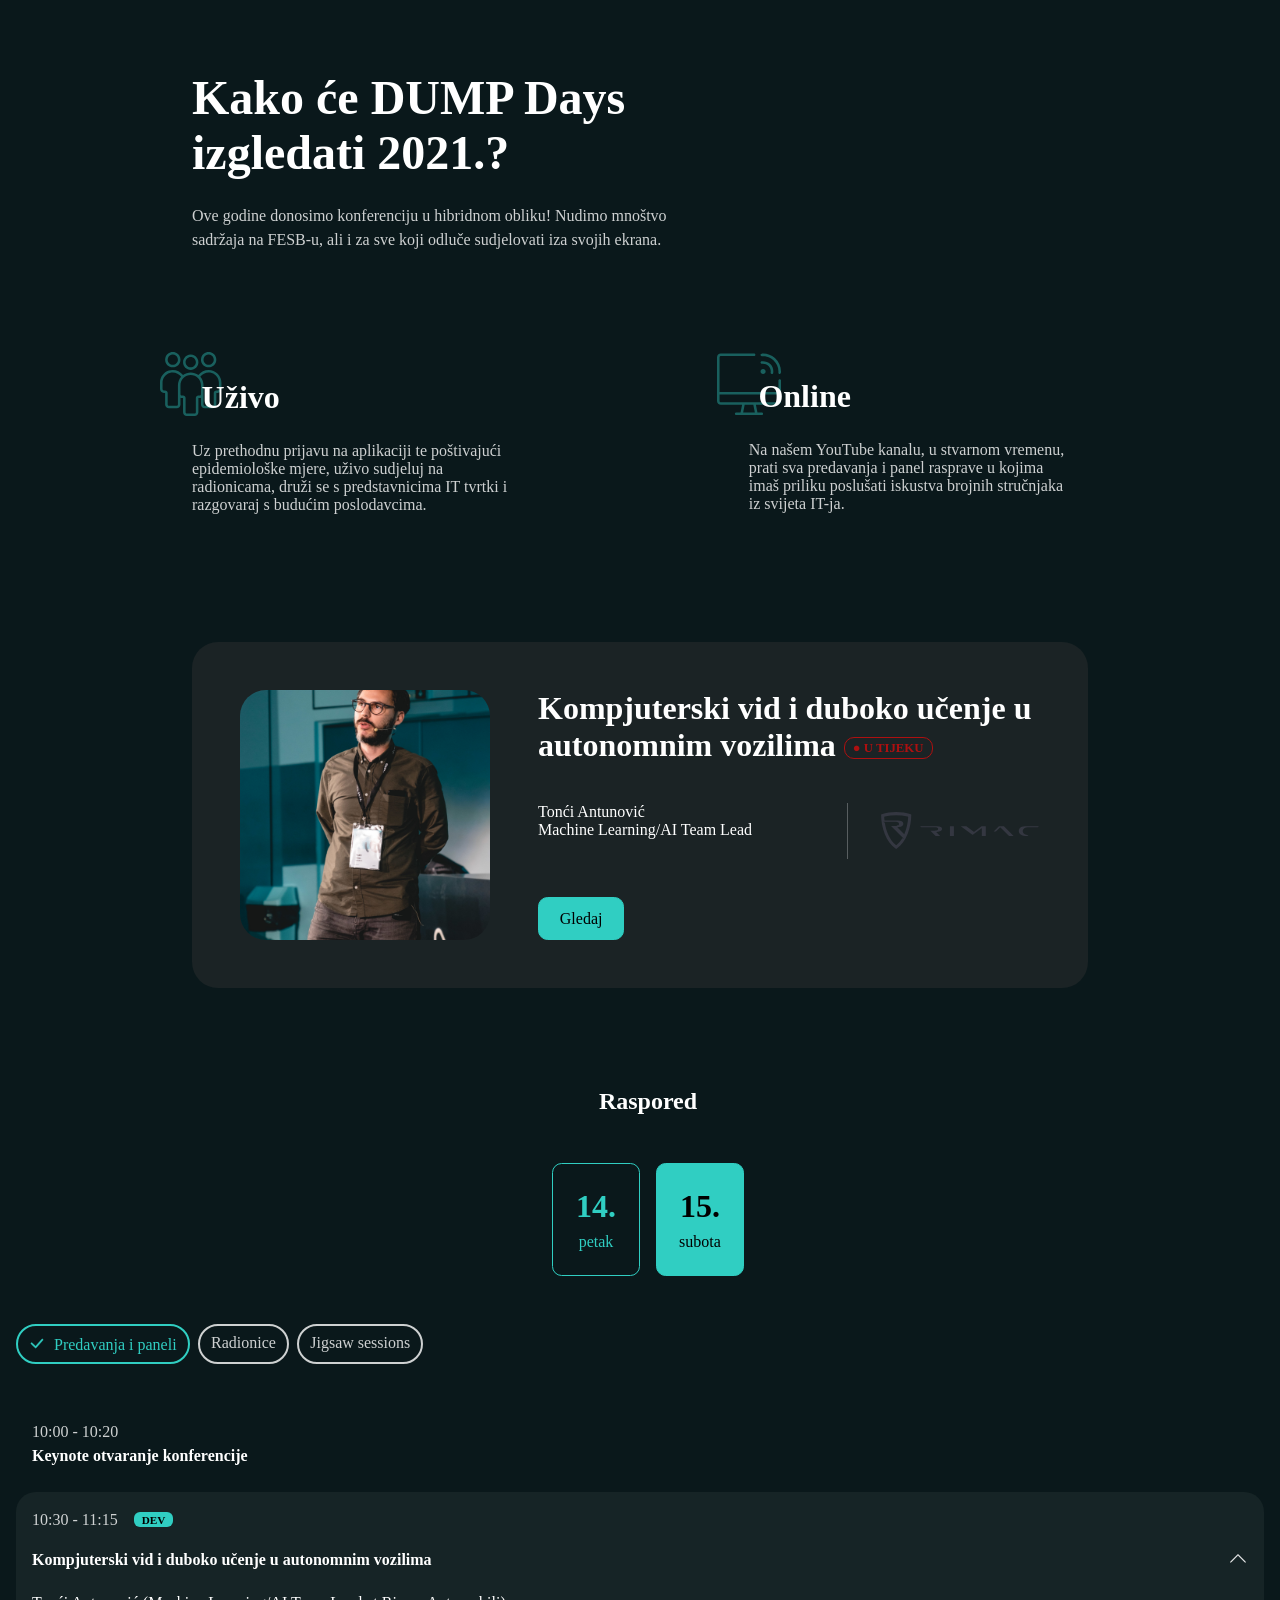
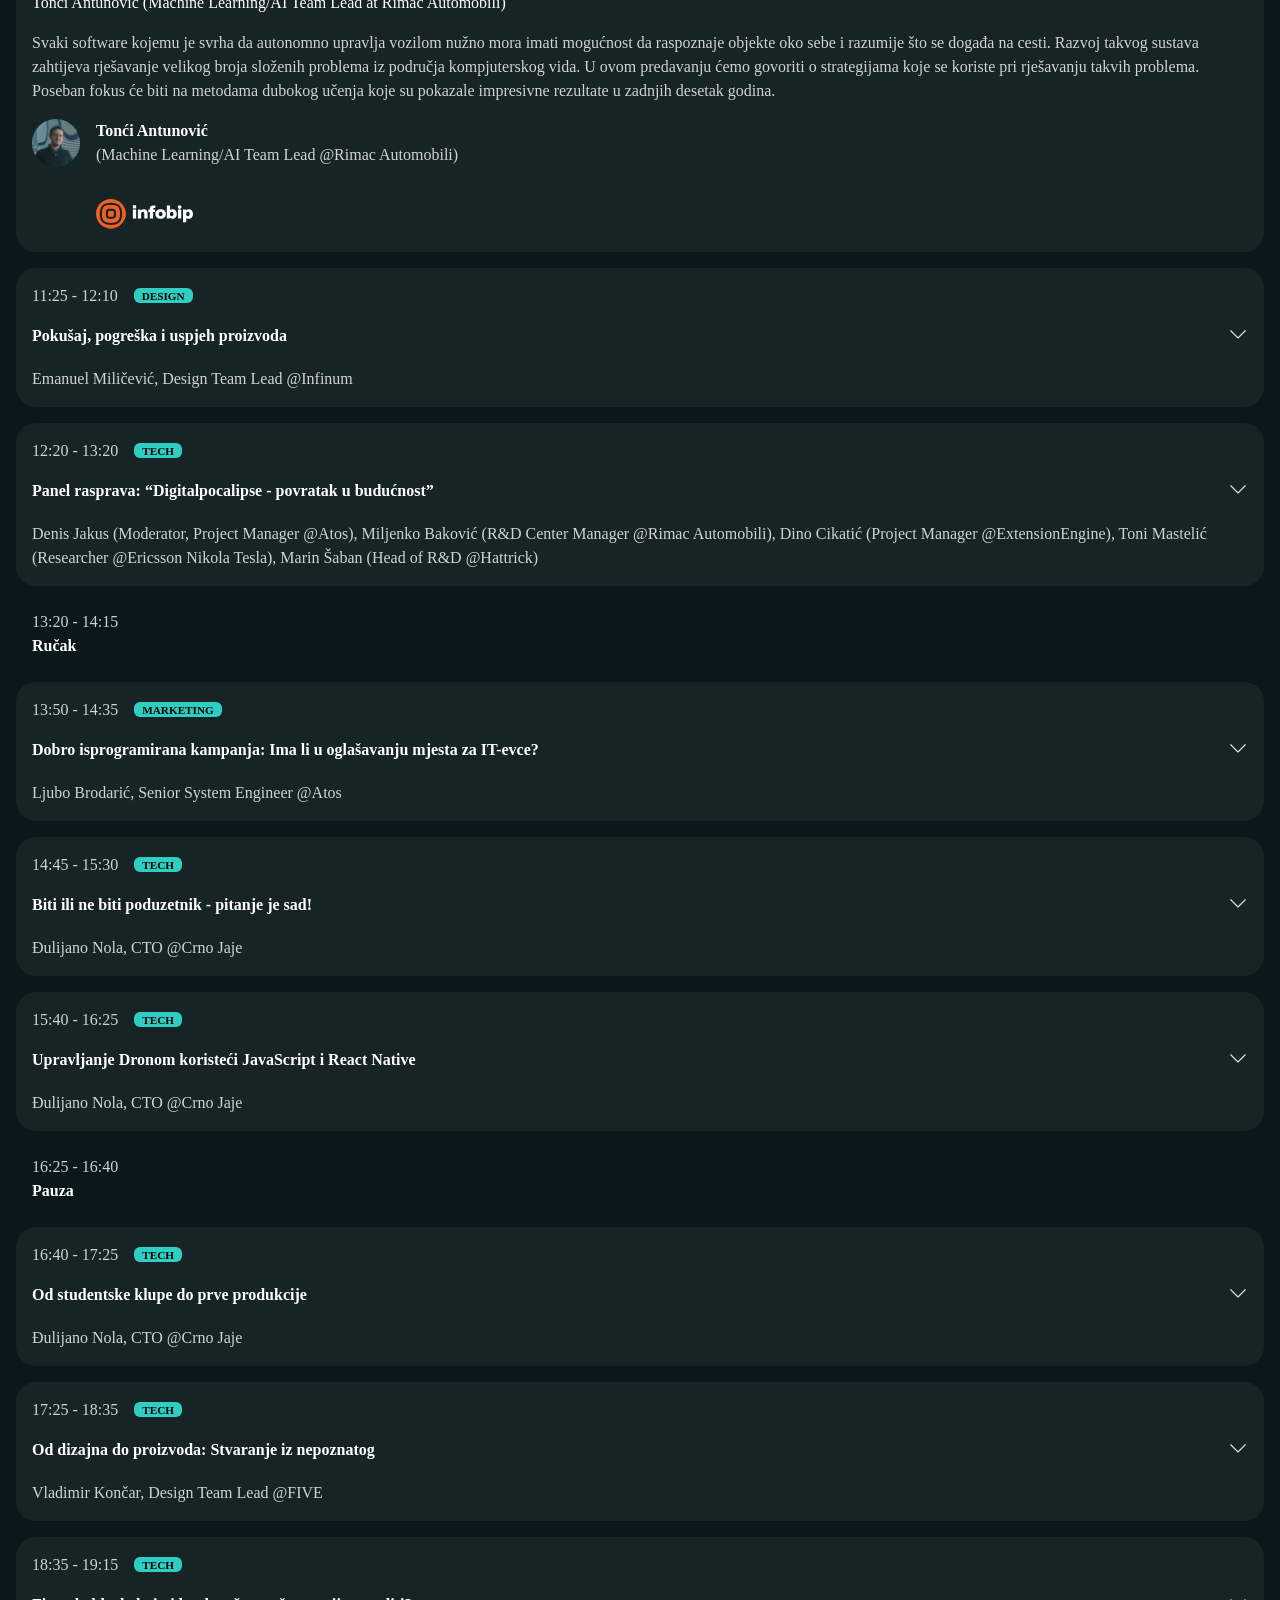
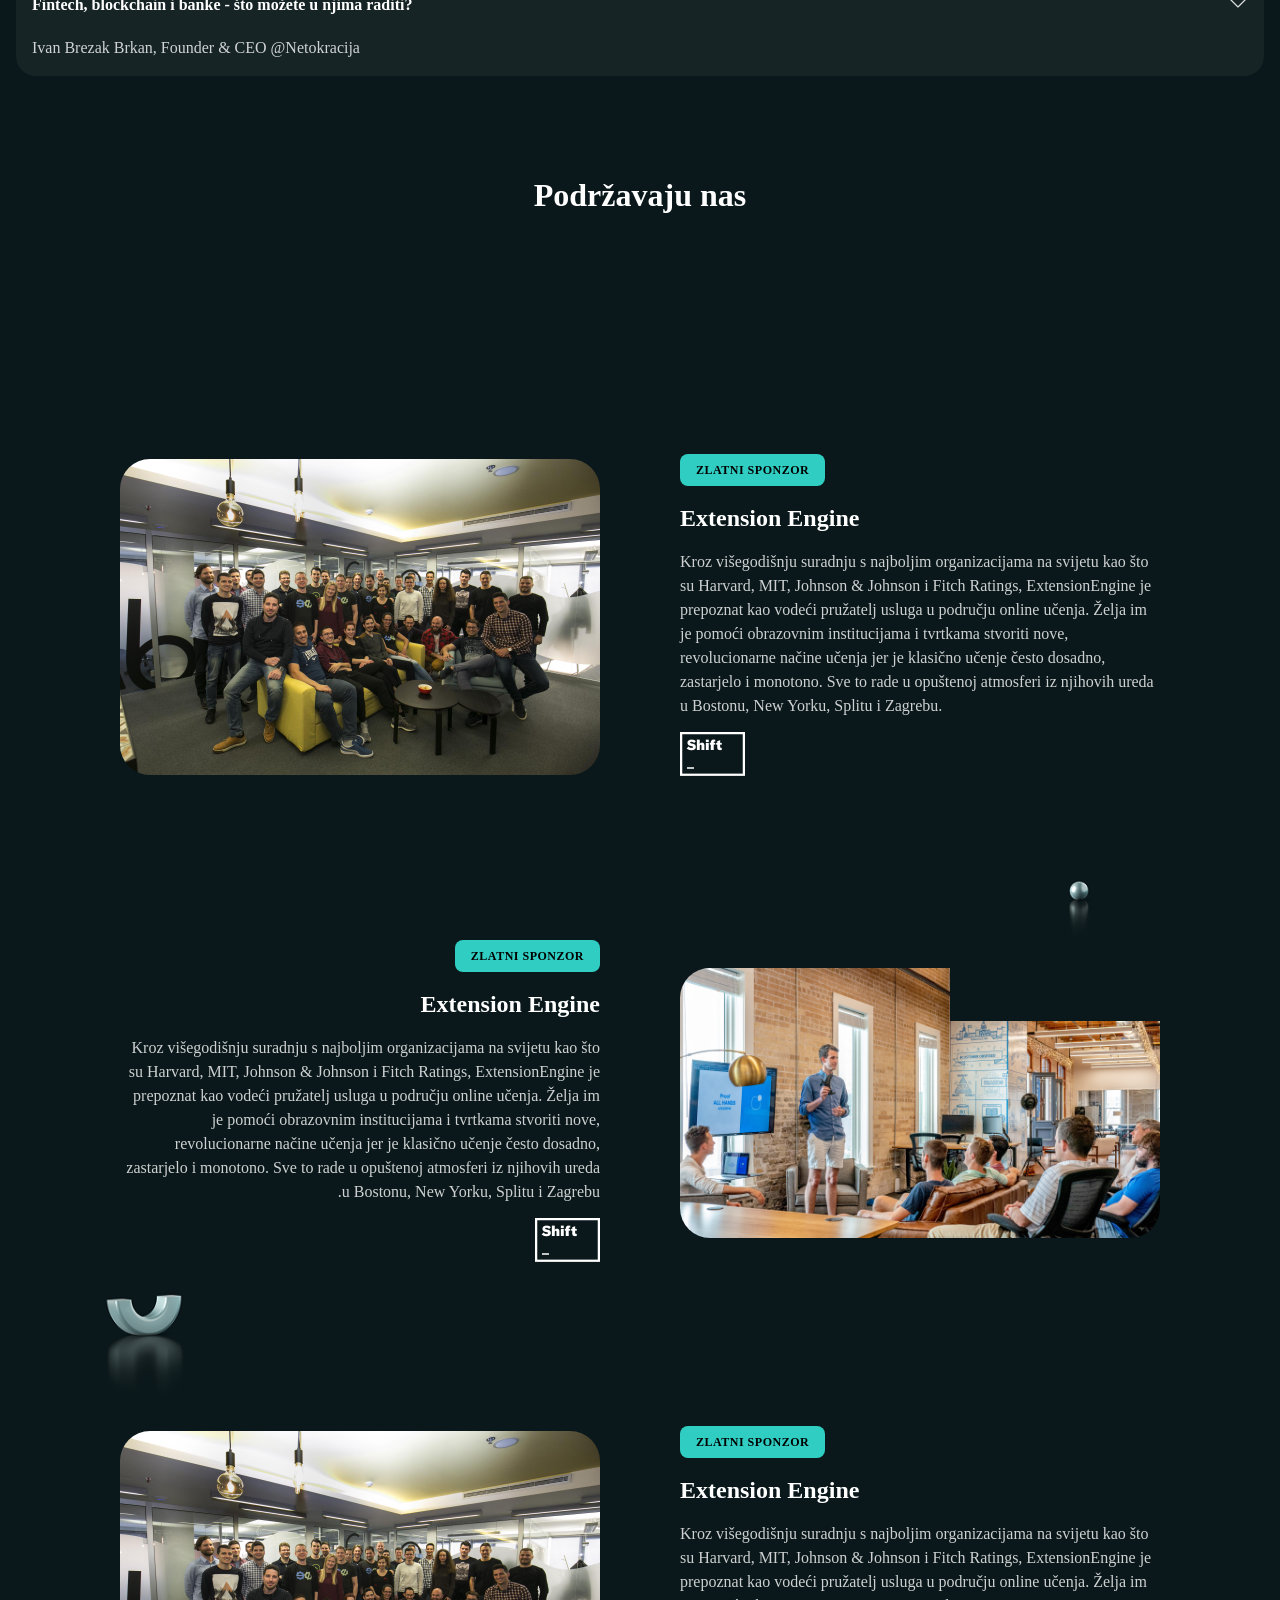
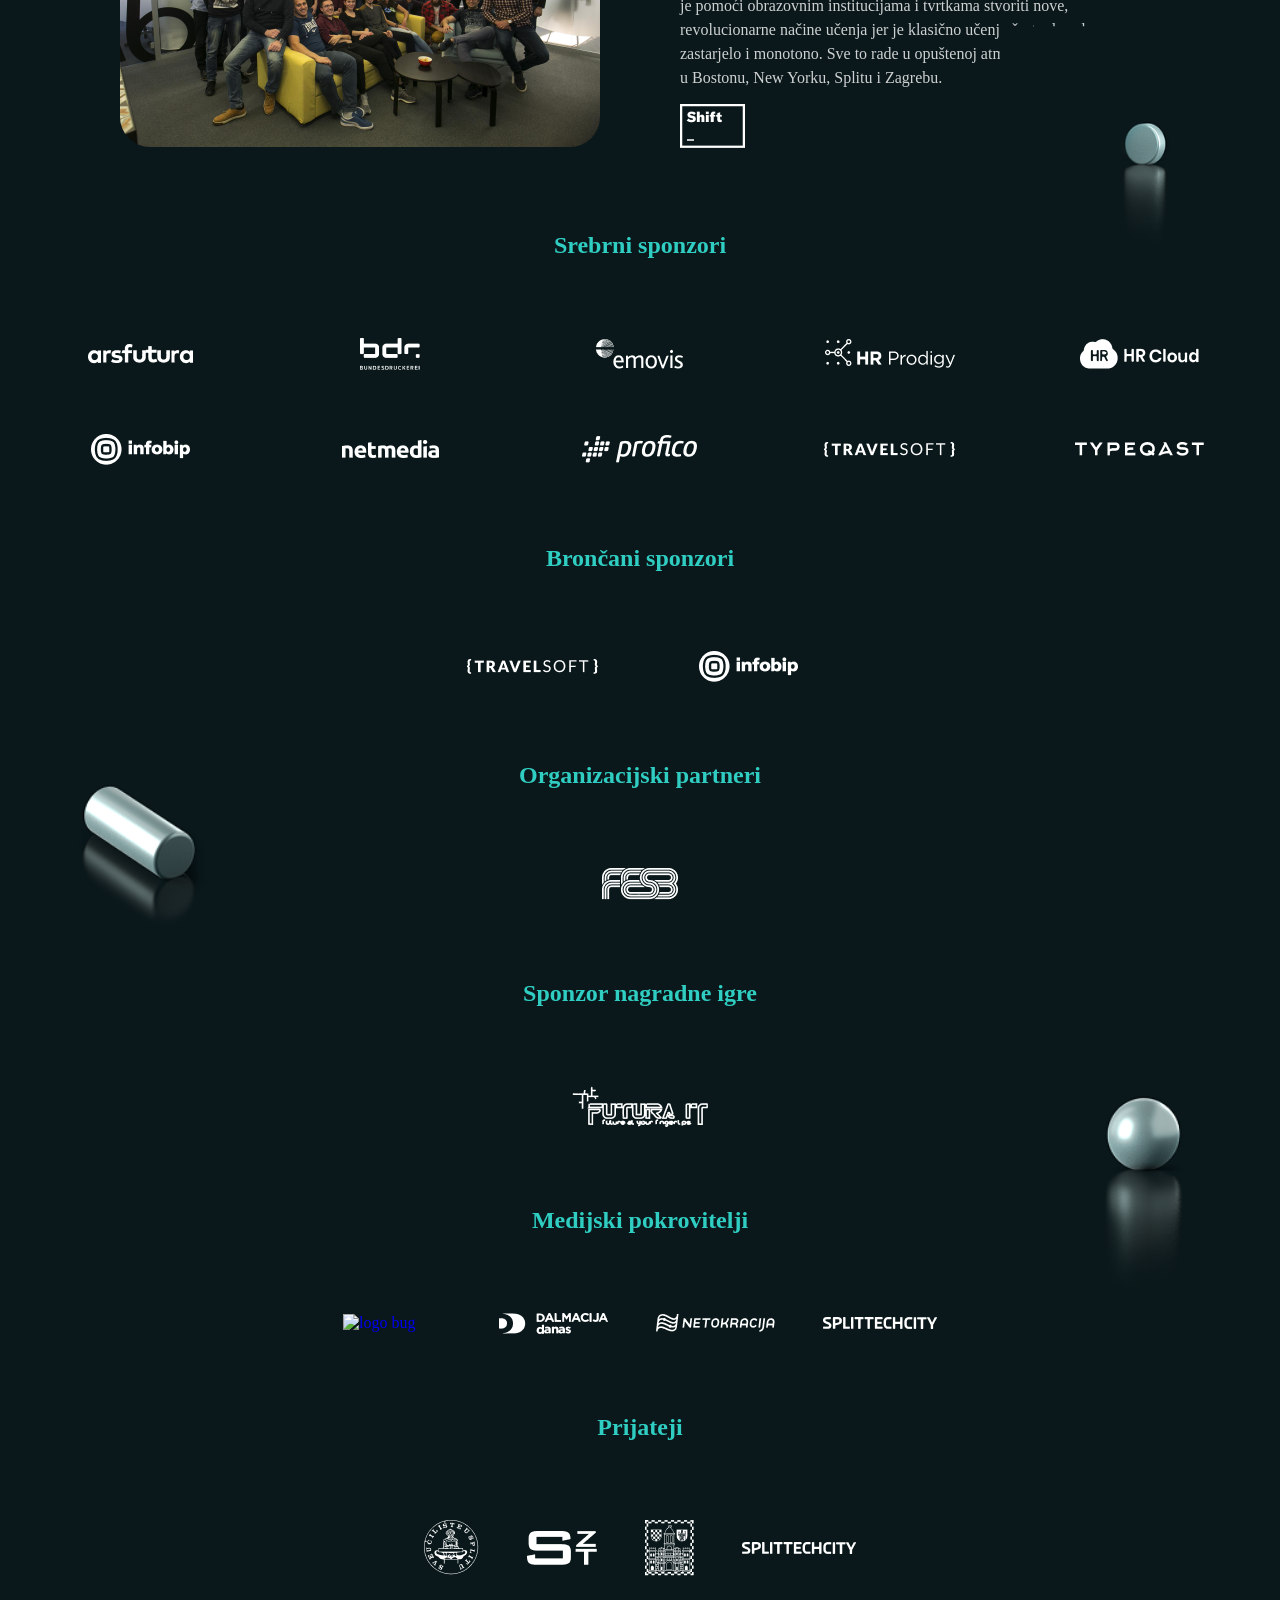
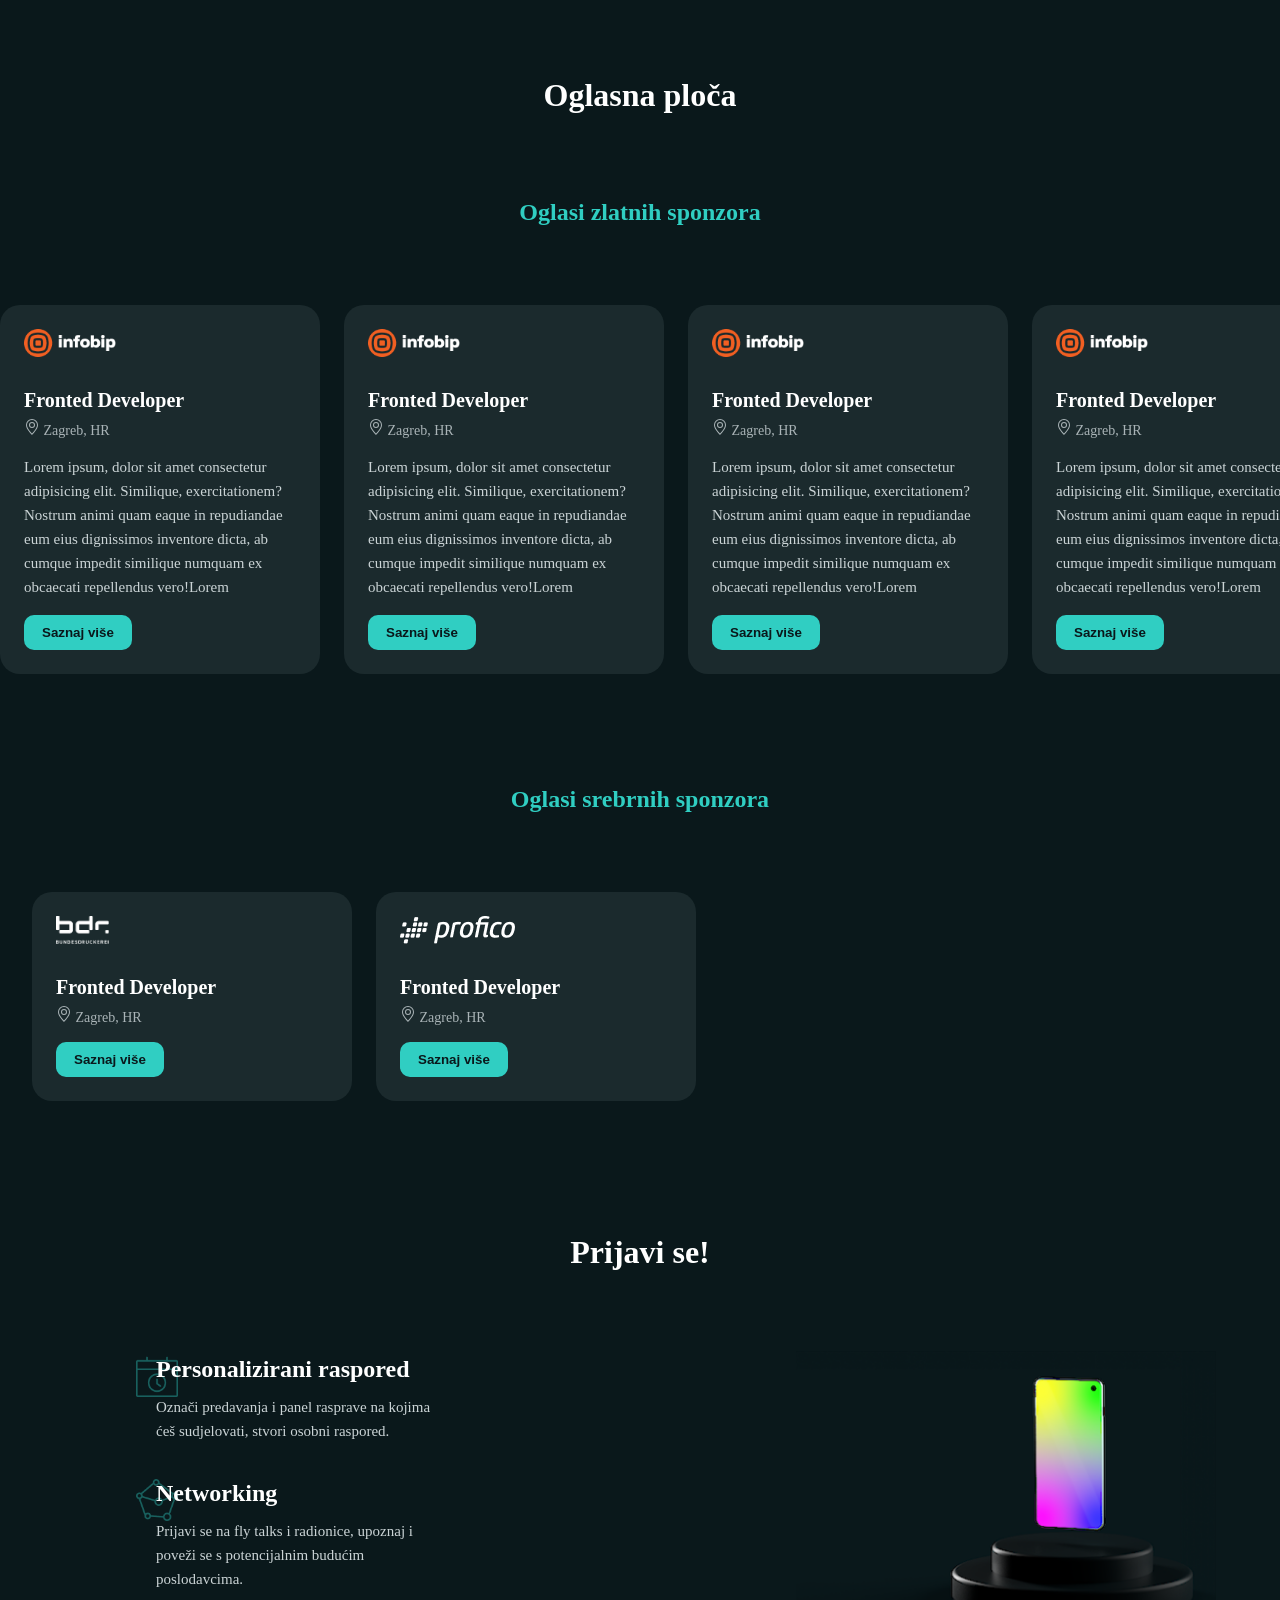
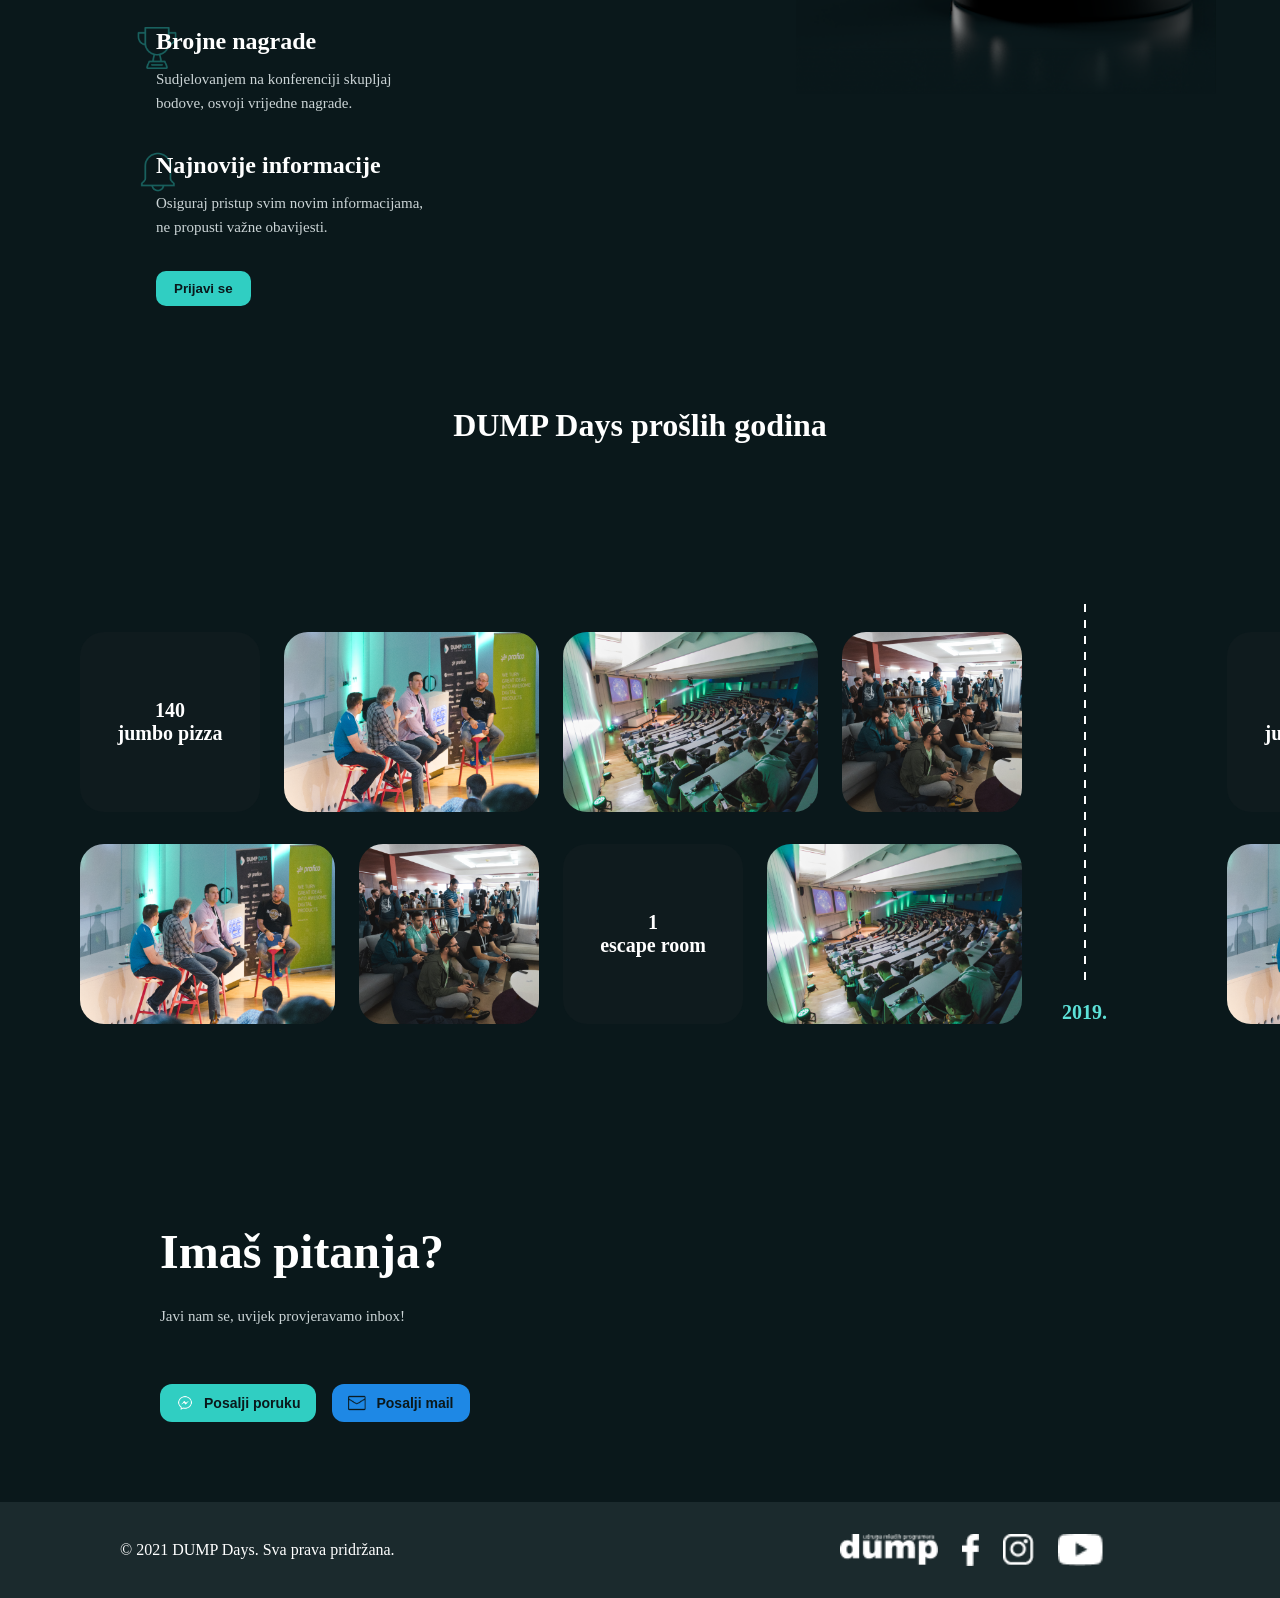
==== commit 04f62853: "Add currently live content on display after new info about DUMP Days 2021" ====
--- a/index.html
+++ b/index.html
@@ -118,6 +118,52 @@
                 </div>
             </div>
         </div>        
+    </section>
+    <section class="new-info">
+        <div class="new-info-title introduction-title">
+            <h2>Kako će DUMP Days izgledati 2021.?</h2>
+        </div>
+        <div class="new-info-content introduction-text">
+            <p>
+                Ove godine donosimo konferenciju u hibridnom obliku!
+                Nudimo mnoštvo sadržaja na FESB-u, ali i za sve koji 
+                odluče sudjelovati iza svojih ekrana.
+            </p>
+        </div>
+        <div class="new-info-container">
+            <div class="activities-item new-info-item">
+                <img class="activity-icon" src="assets/radionice1.svg" alt="nagrade icon">
+                    <h3>Uživo</h3>
+                    <p>
+                        Uz prethodnu prijavu na aplikaciji te 
+                        poštivajući epidemiološke mjere, uživo sudjeluj na radionicama, 
+                        druži se s predstavnicima IT tvrtki i razgovaraj s budućim poslodavcima.
+                    </p>
+            </div>
+            <div class="activities-item new-info-item">
+                <img class="activity-icon" src="assets/desktop-wifi.svg" alt="nagrade icon">
+                    <h3>Online</h3>
+                    <p>
+                        Na našem YouTube kanalu, u stvarnom vremenu, 
+                        prati sva predavanja i panel rasprave u kojima imaš 
+                        priliku poslušati iskustva brojnih stručnjaka iz svijeta IT-ja. 
+                    </p>
+            </div>
+        </div>
+    </section>
+    <section class="content-on-display">
+        <img class="content-on-display-speaker" src="assets/image2.svg" alt="Speaker">
+        <div class="content-on-display-text">
+            <h4>Kompjuterski vid i duboko učenje u autonomnim vozilima <span>&#9679; U TIJEKU</span></h4>
+            <div class="content-on-display-info">
+                <div>Tonći Antunović <br> Machine Learning/AI Team Lead</div>
+                <div>
+                    <img src="assets/Line 6.svg" alt="vertical line">
+                    <img src="assets/Rimac_Automobili_logo.svg" alt="Rimac logo">
+                </div>
+            </div>
+            <div class="special-item watch-button">Gledaj</div>
+        </div>
     </section>
     <section class="schedule">
         <h2>Raspored</h2>
--- a/styles/main-title-overview.css
+++ b/styles/main-title-overview.css
@@ -78,6 +78,7 @@
     font-size: 1.2rem;
     font-weight: bold;
     width: 100%;
+    color: var(--primary-text-color);
 }
 
 .introduction-title img {
@@ -130,6 +131,14 @@
     width: 2.3rem;
 }
 
+.new-info {
+    display: none;
+}
+
+.content-on-display {
+    display: none;
+}
+
 @media (min-width: 1024px) {
     .main-title-text {
         font-size: clamp(1.6rem, 2.2vw, 2.2rem);
@@ -324,4 +333,89 @@
         right: 1rem;
         top: 0.7rem;
     }
+
+    .new-info {
+        display: flex;
+        flex-direction: column;
+        gap: 1.5rem;
+        padding-top: 7rem;
+    }
+
+    .new-info-content,
+    .new-info-title {
+        margin-left: 12rem;
+    }
+
+    .new-info-container {
+        display: flex;
+        justify-content: space-between;
+        margin-left: 10rem;
+        margin-right: 12rem;
+    }
+
+    .new-info-item {
+        width: 40%;
+        padding-top: 4rem;
+    }
+
+    .content-on-display {
+        display: flex;
+        background-color: #1b2325;
+        border-radius: 26px;
+        margin: 7rem 12rem 0 12rem;
+        padding: 3rem;
+        gap: 3rem;
+    }
+
+    .content-on-display-speaker {
+        width: 250px;
+        aspect-ratio: 1 / 1;
+        object-fit: cover;
+        border-radius: 26px;
+    }
+
+    .content-on-display h4 {
+        color: var(--primary-text-color);
+        font-size: 2rem;
+    }
+
+    .content-on-display-text {
+        display: flex;
+        flex-direction: column;
+        justify-content: space-between;
+    }
+
+    .content-on-display-text span:nth-of-type(1) {
+        border: 1px solid rgb(174, 16, 16);
+        border-radius: 10px;
+        color: rgb(174, 16, 16);
+        padding: 0.2rem 0.5rem 0.2rem 0.5rem;
+        font-size: 0.8rem;
+        vertical-align: middle;
+    }
+
+    .content-on-display-info {
+        display: flex;
+        flex-direction: row;
+        justify-content: space-between;
+    }
+
+    .content-on-display-info div {
+        color: var(--primary-text-color);
+    }
+
+    .content-on-display-info div:nth-of-type(2){
+        display: flex;
+        align-items: center;
+        gap: 2rem;
+    } 
+
+    .content-on-display-info img:last-of-type {
+        width: 10rem;
+    }
+
+    .watch-button {
+        align-self: flex-start;
+    }
+
 }
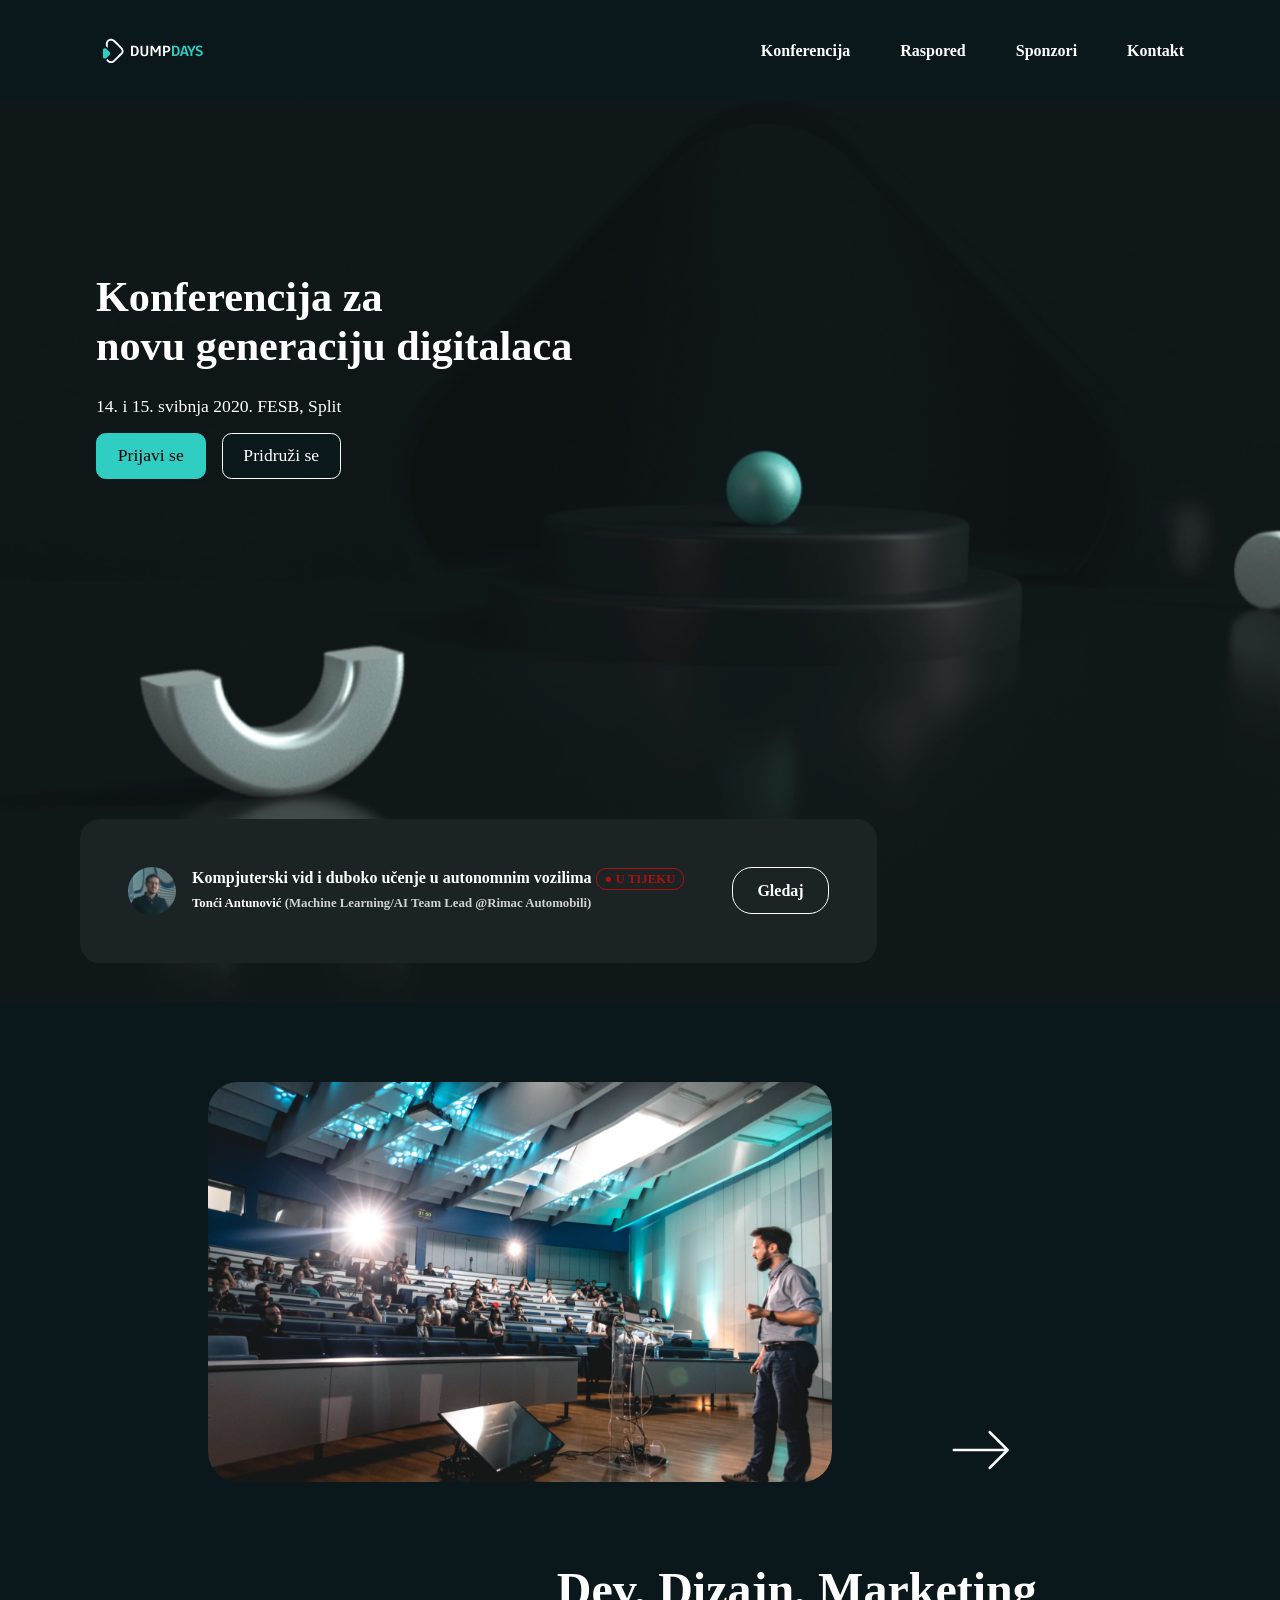
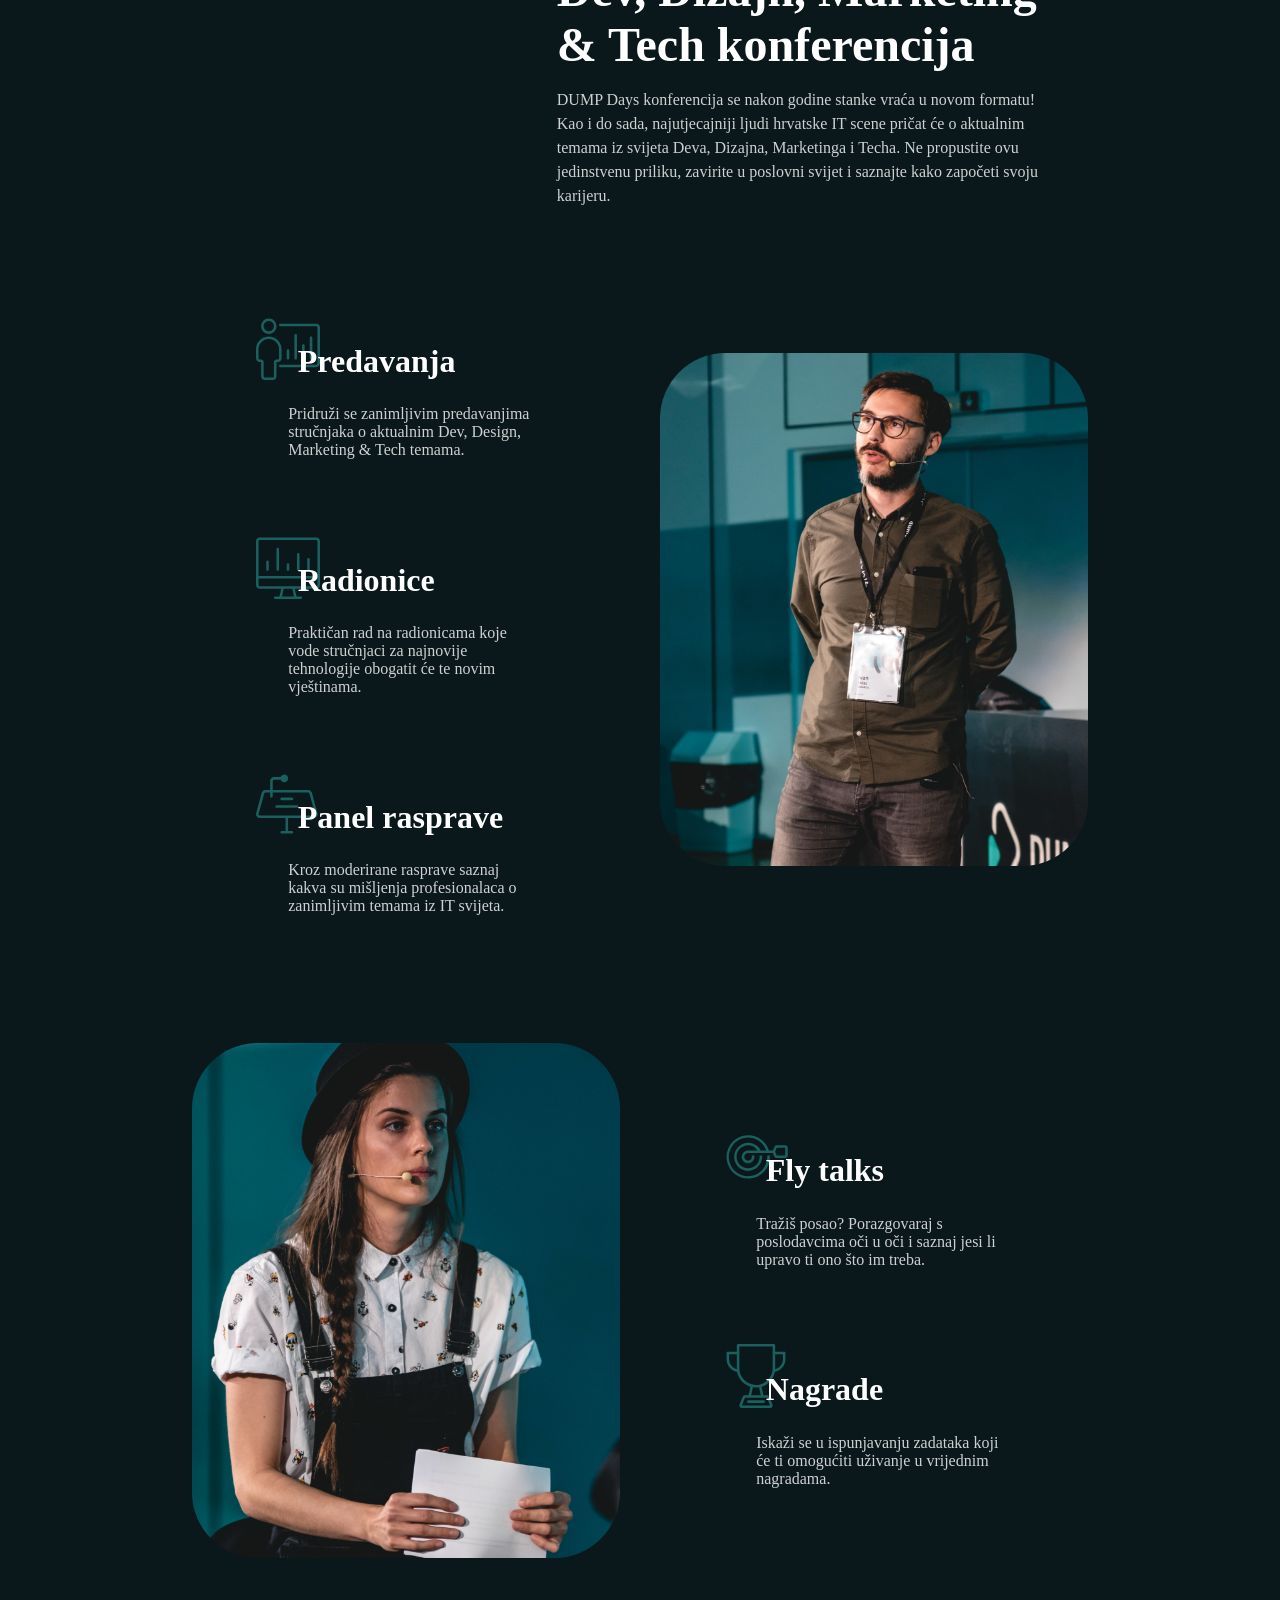
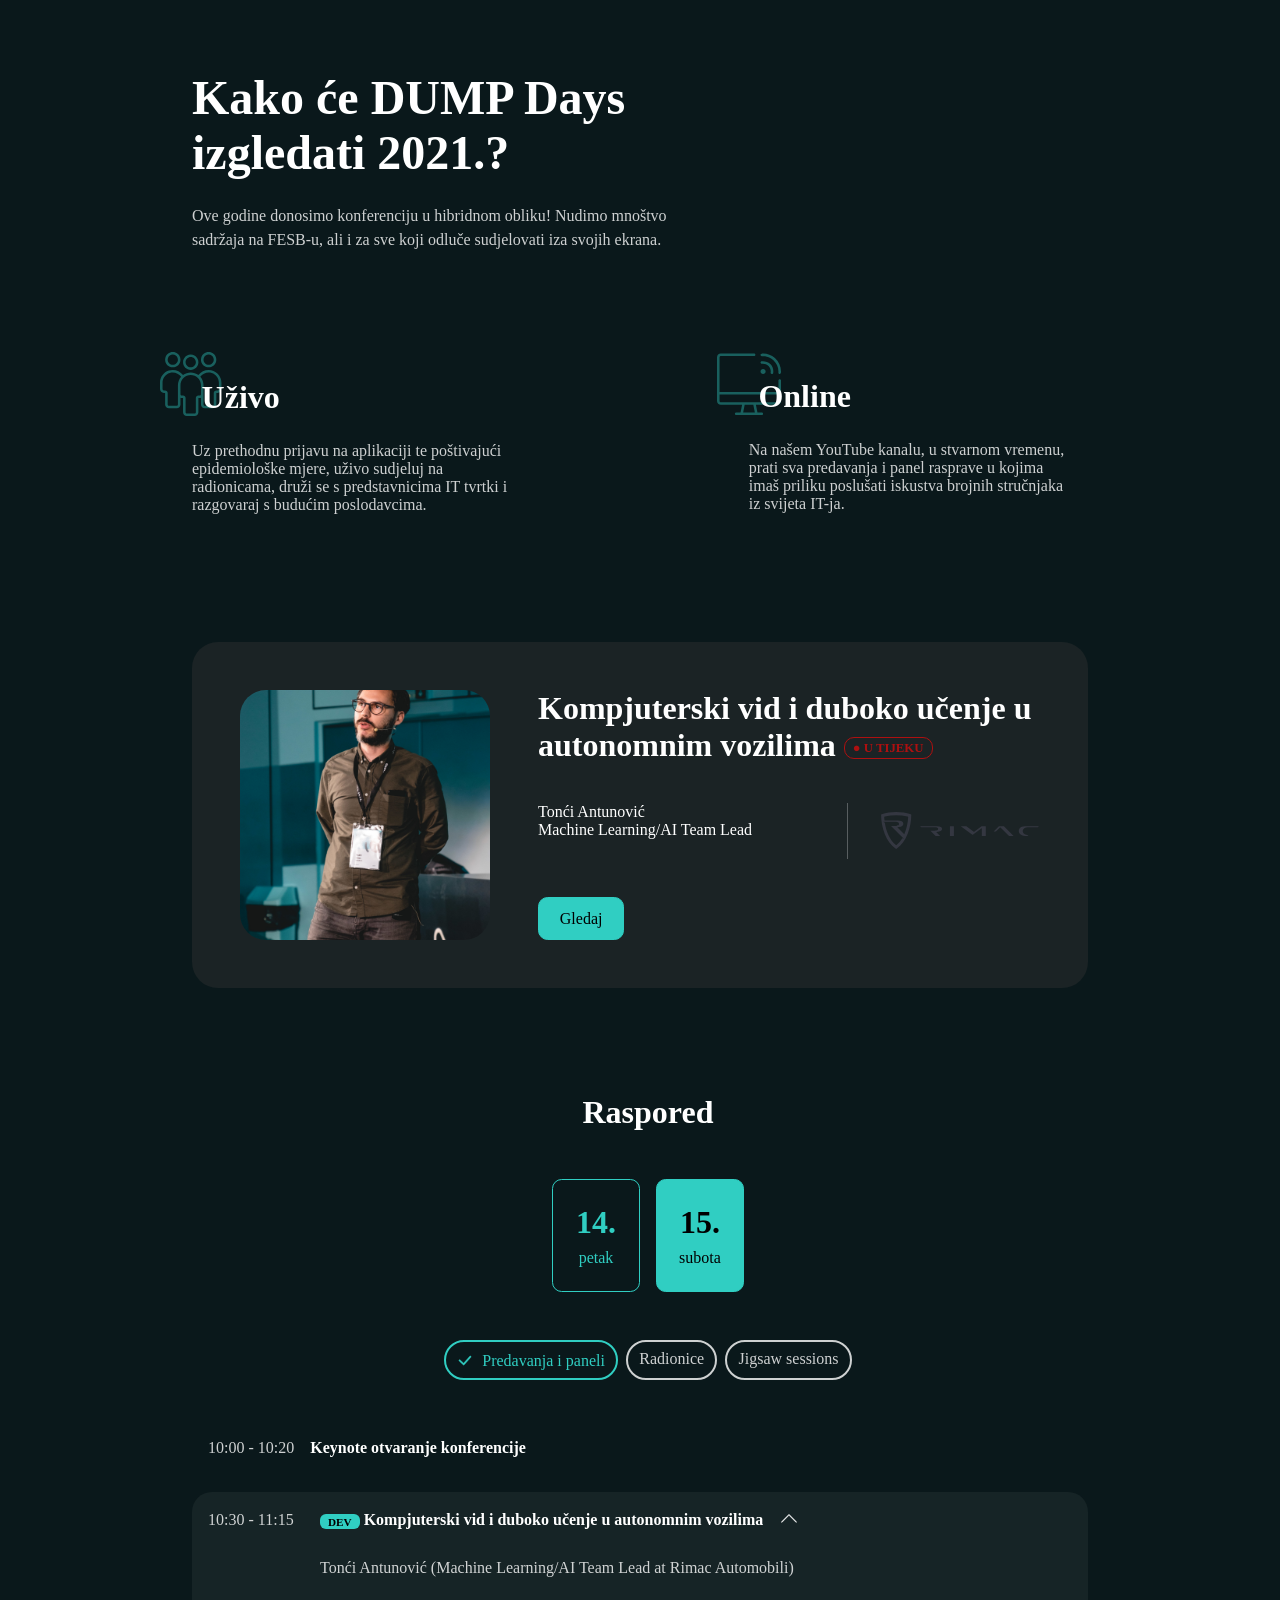
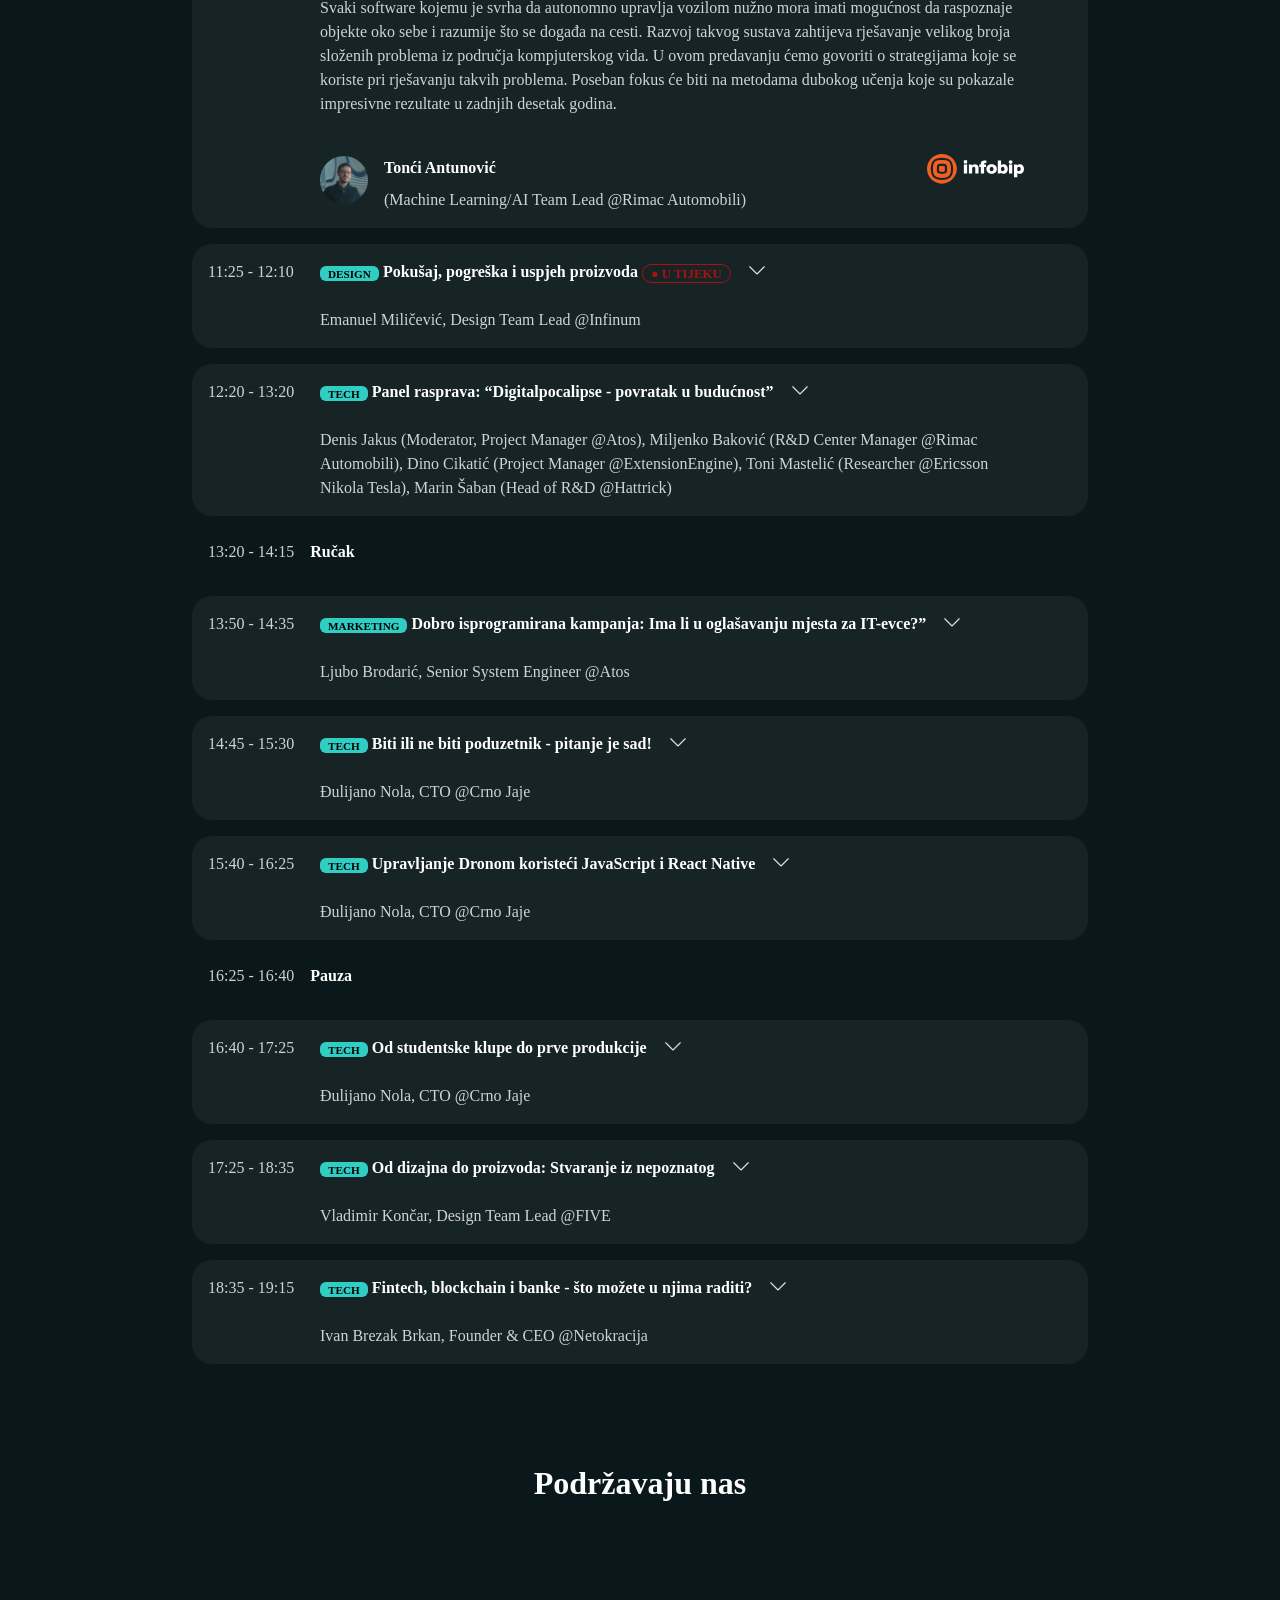
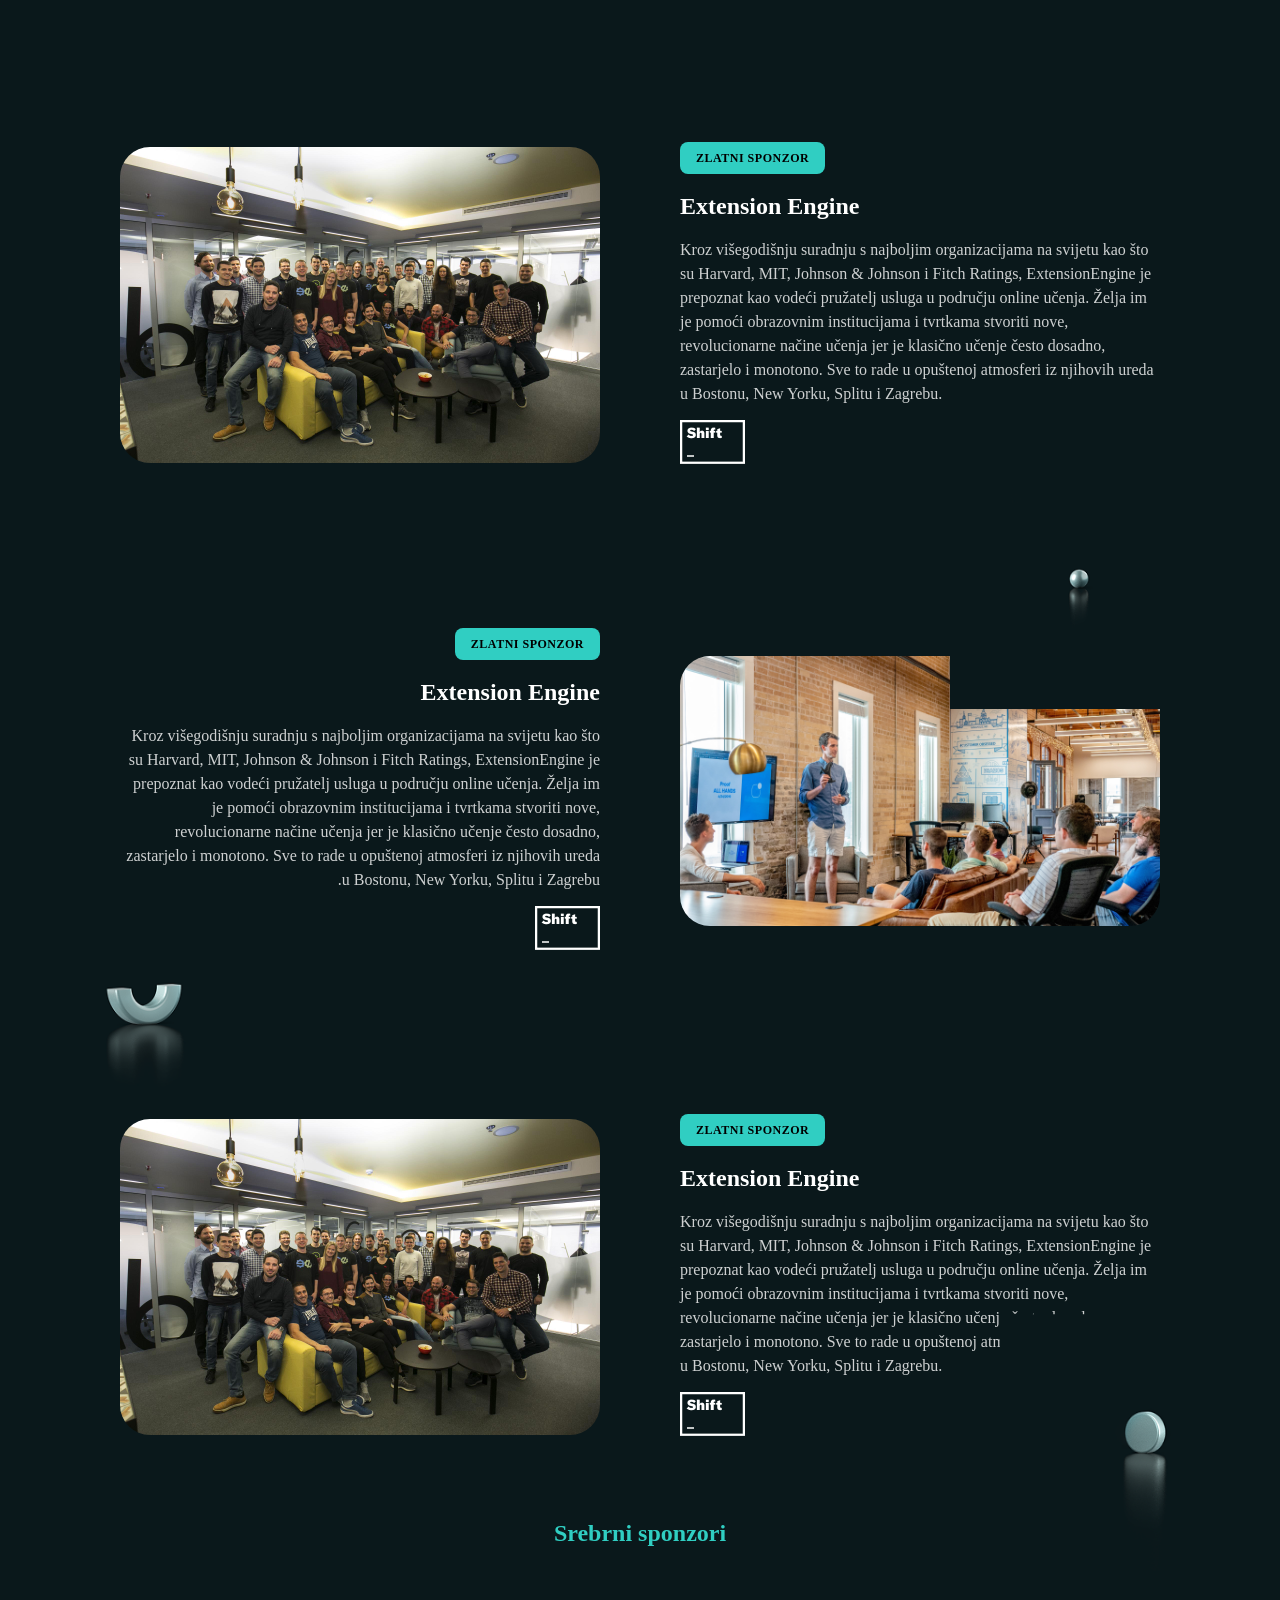
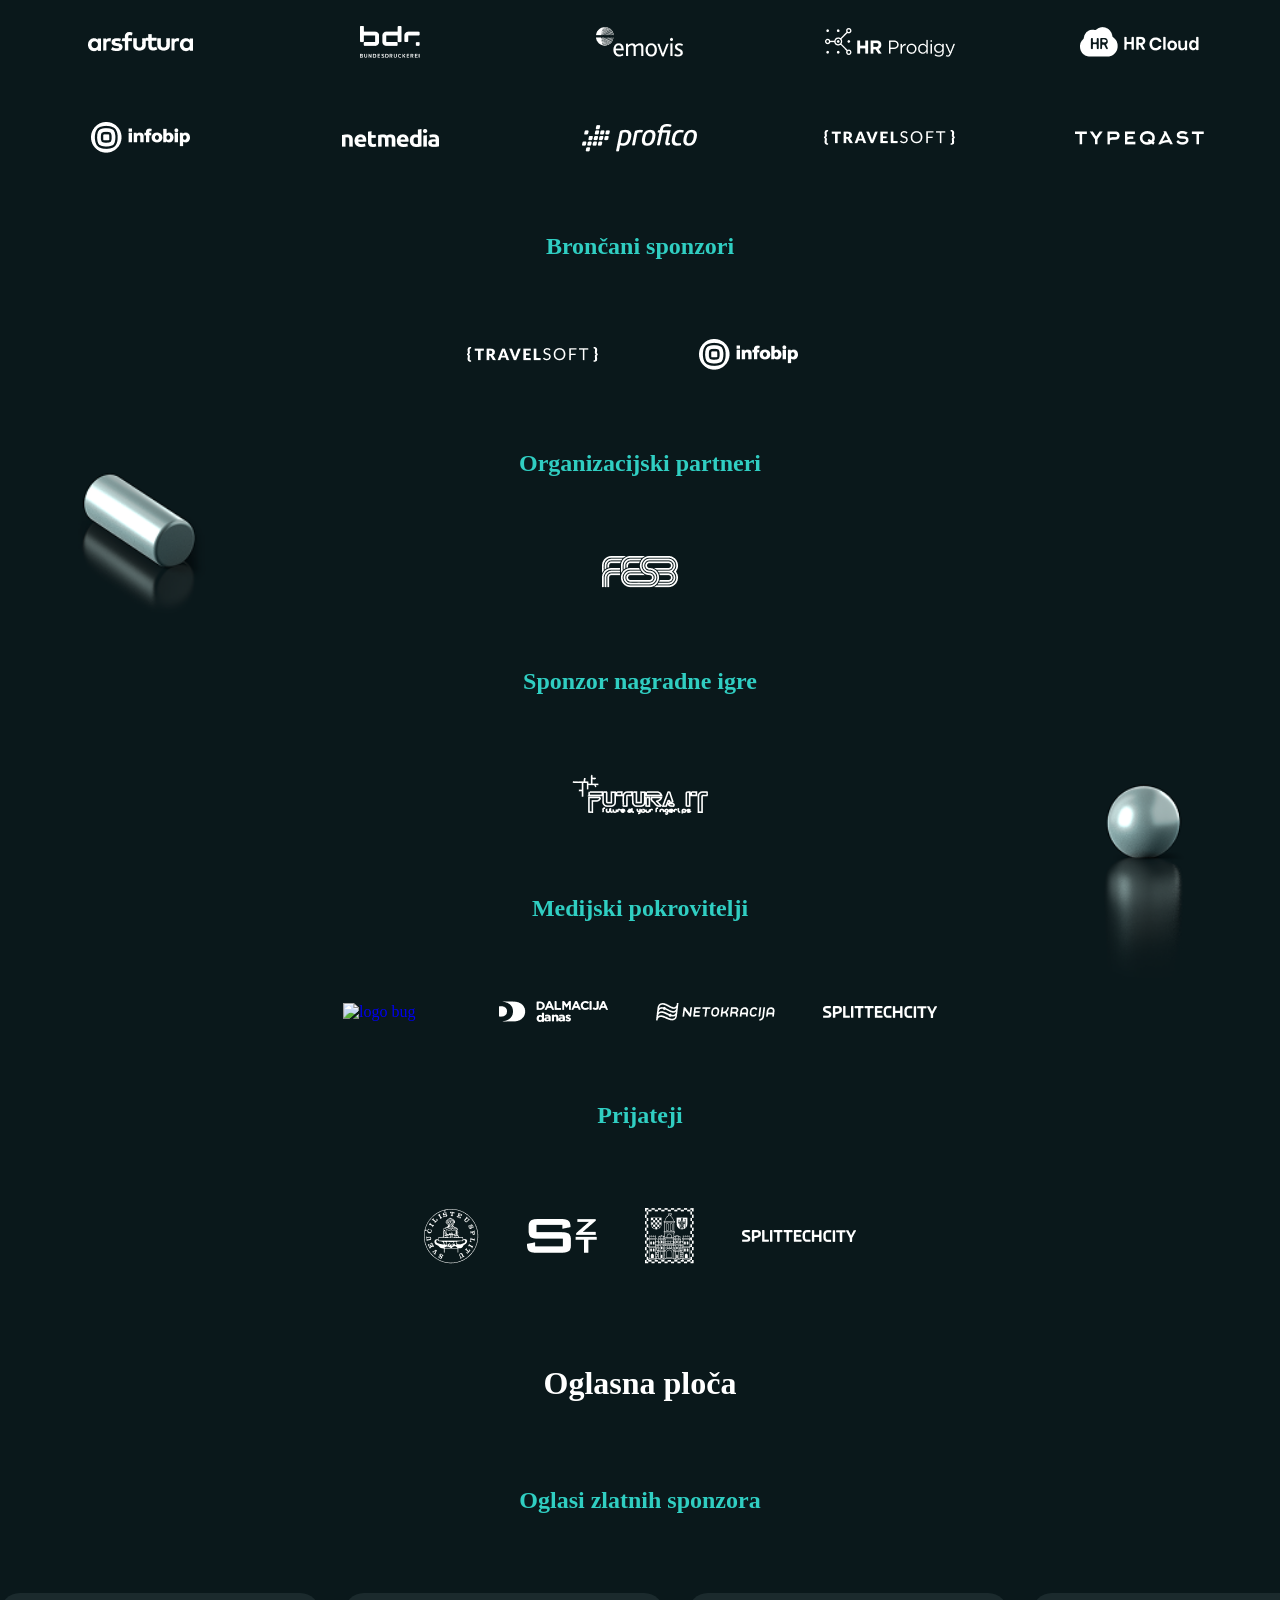
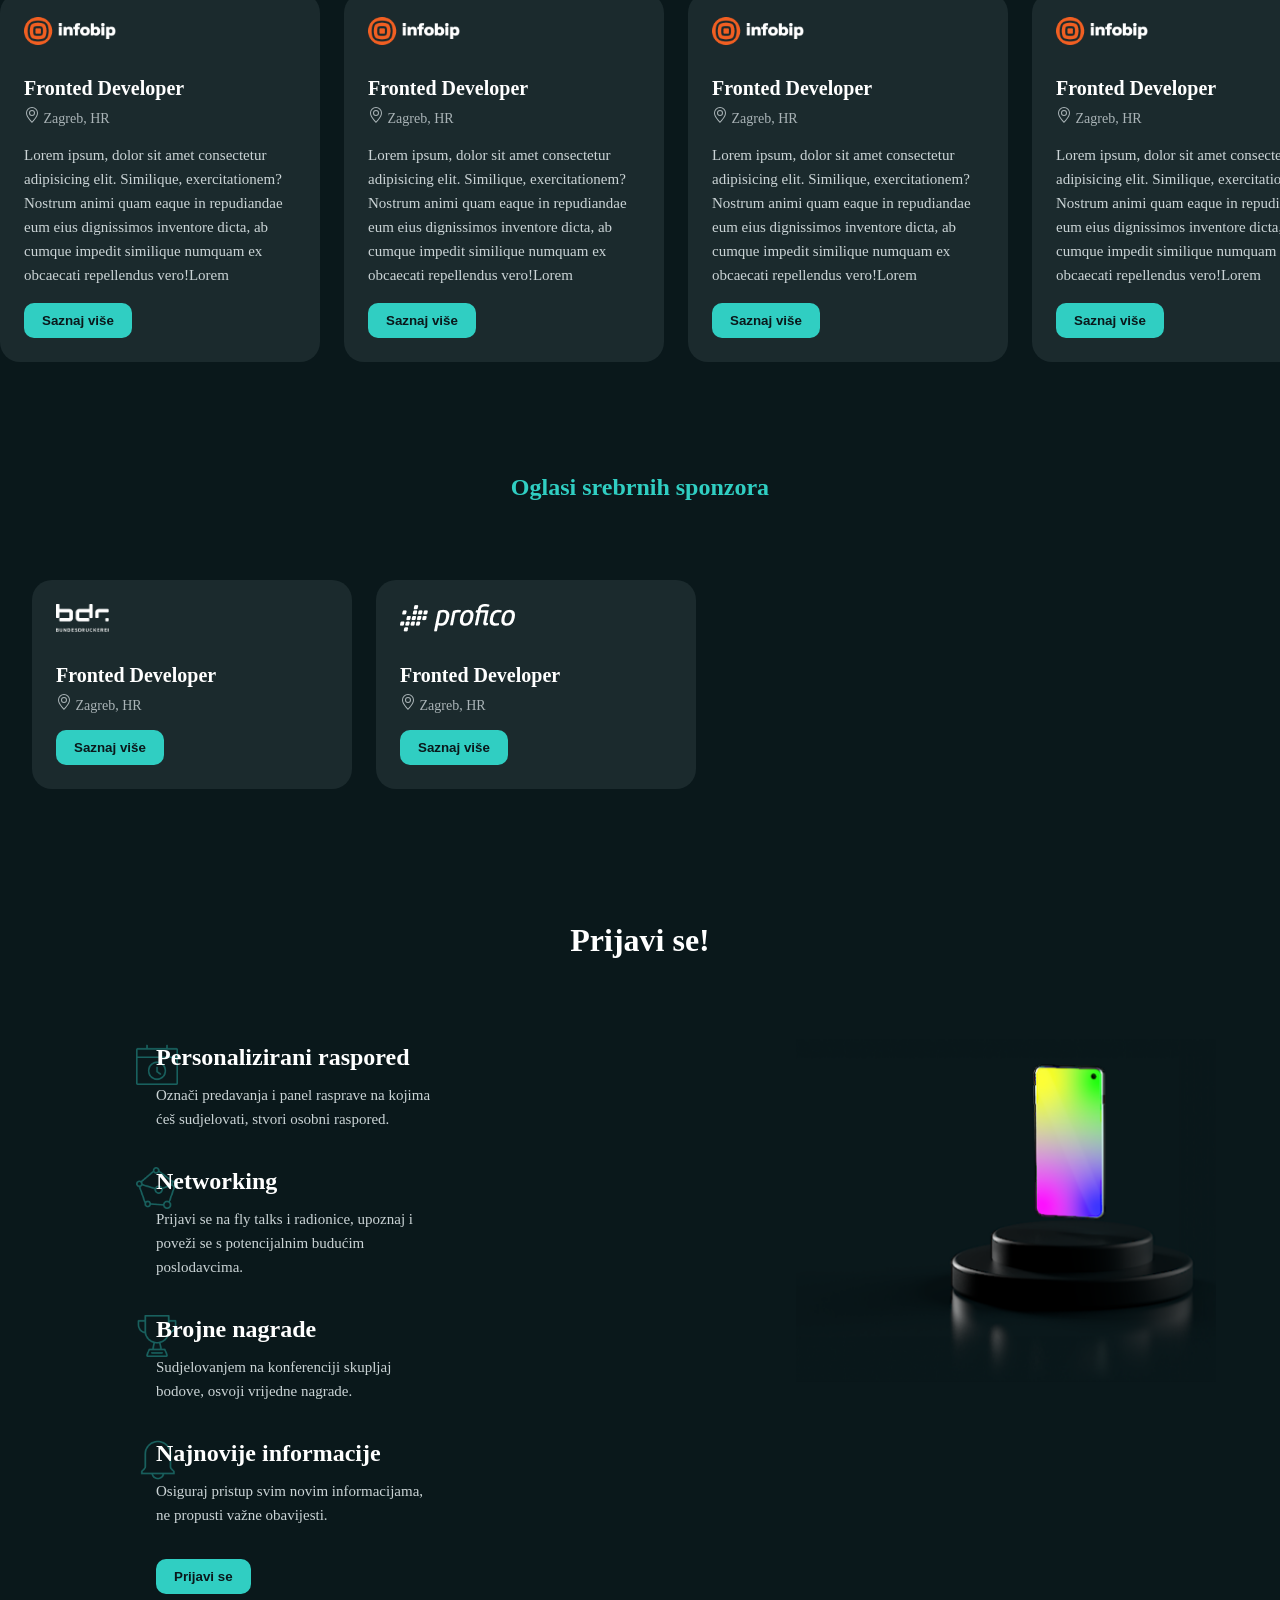
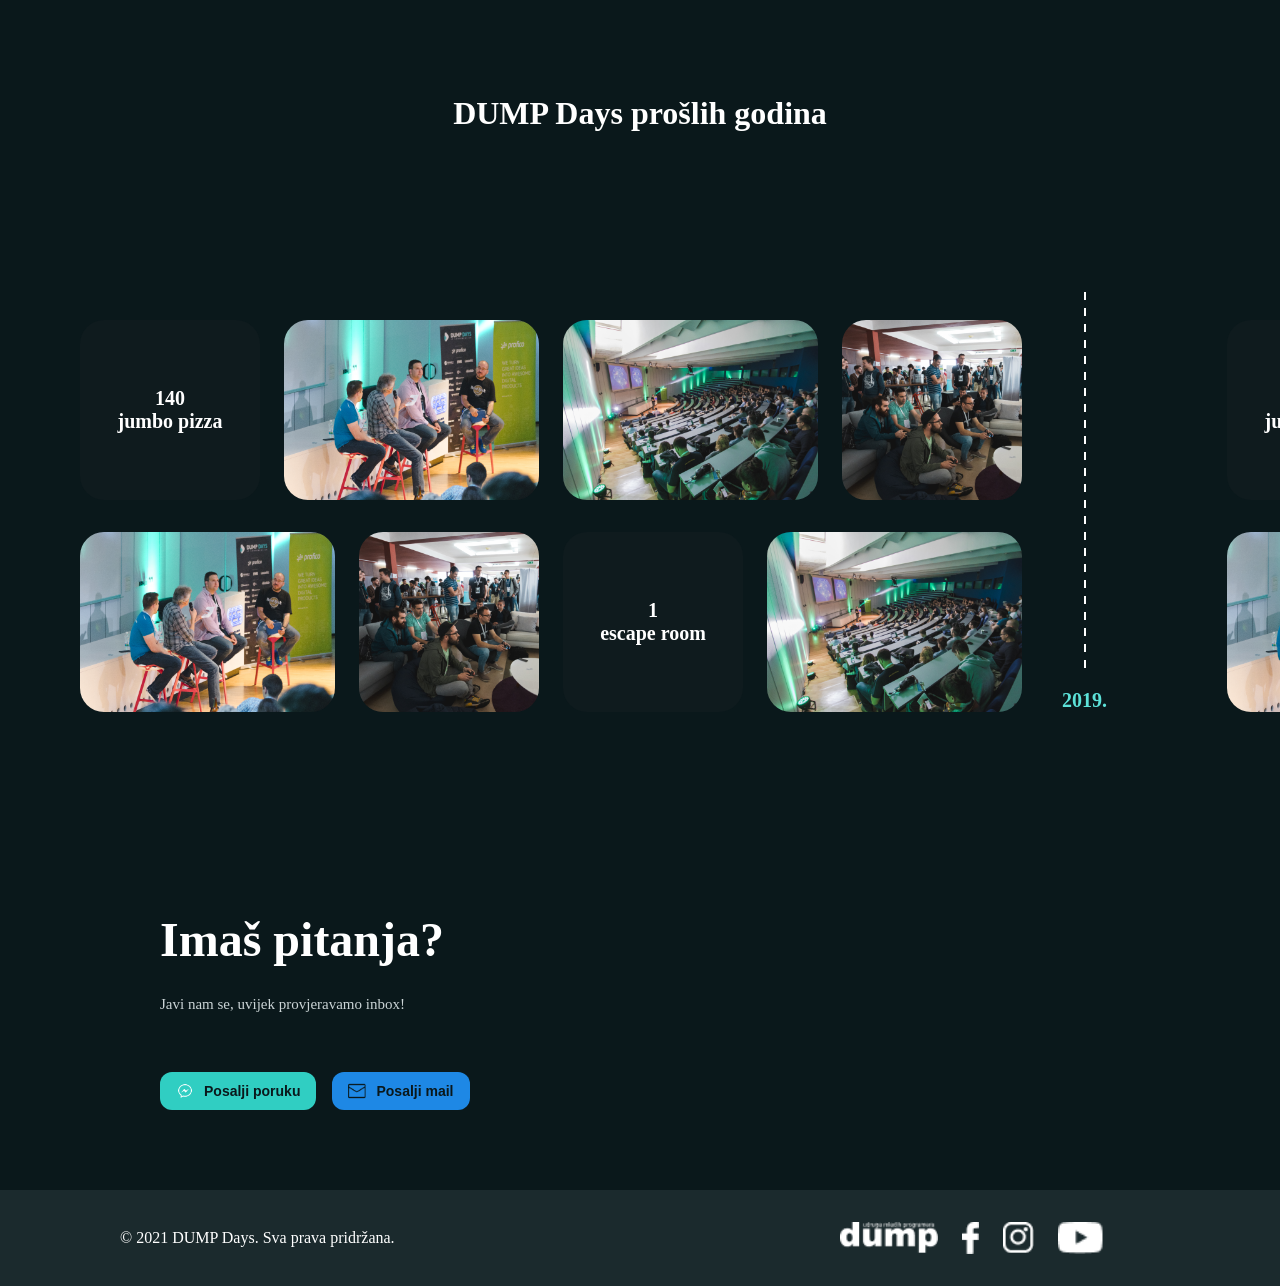
==== commit b1cf2ad4: "Add desktop version of schedule" ====
--- a/index.html
+++ b/index.html
@@ -5,6 +5,7 @@
     <meta charset="UTF-8" />
     <meta http-equiv="X-UA-Compatible" content="IE=edge">
     <meta name="viewport" content="width=device-width, initial-scale=1.0" />
+    <link rel="shortcut icon" href="assets/logo-mobile.b61b34c2.svg" type="image/x-icon">
     <link rel="stylesheet" href="styles/style.css" />
     <link rel="stylesheet" href="styles/navbar.css">
     <link rel="stylesheet" href="styles/sponsors_style.css" />
@@ -193,32 +194,36 @@
                         <p>10:30 - 11:15</p>
                         <span>DEV</span>
                     </div>
-                    <div class="schedule-card-title">
-                        <h4>Kompjuterski vid i duboko učenje u autonomnim vozilima</h4>
-                        <span><img src="assets/chevron-top.svg" alt="top chevron"></span>
-                    </div>
-                    <div class="schedule-card-presenter">
-                        Tonći Antunović (Machine Learning/AI Team Lead at Rimac Automobili)
-                    </div>
-                    <div class="schedule-card-description">
-                        <p>
-                            Svaki software kojemu je svrha da autonomno upravlja
-                            vozilom nužno mora imati mogućnost da raspoznaje objekte
-                            oko sebe i razumije što se događa na cesti.
-                            Razvoj takvog sustava zahtijeva rješavanje velikog
-                            broja složenih problema iz područja kompjuterskog vida.
-                            U ovom predavanju ćemo govoriti o strategijama koje se
-                            koriste pri rješavanju takvih problema.
-                            Poseban fokus će biti na metodama dubokog učenja koje su
-                            pokazale impresivne rezultate u zadnjih desetak godina.
-                        </p>
-                    </div>
-                    <div class="schedule-card-speaker-info">
-                        <span><img src="assets/image 34.svg" alt="speaker image"></span>
-                        <div>
-                            <h4>Tonći Antunović</h4>
-                            <span>(Machine Learning/AI Team Lead @Rimac Automobili)</span>
-                            <span><img src="assets/Firma1.svg" alt="infobip logo"></span>
+                    <div class="schedule-content-content">
+                        <div class="schedule-card-title">
+                            <h4> <span>DEV</span> Kompjuterski vid i duboko učenje u autonomnim vozilima</h4>
+                            <span><img src="assets/chevron-top.svg" alt="top chevron"></span>
+                        </div>
+                        <div class="schedule-card-presenter">
+                            Tonći Antunović (Machine Learning/AI Team Lead at Rimac Automobili)
+                        </div>
+                        <div class="schedule-card-description">
+                            <p>
+                                Svaki software kojemu je svrha da autonomno upravlja
+                                vozilom nužno mora imati mogućnost da raspoznaje objekte
+                                oko sebe i razumije što se događa na cesti.
+                                Razvoj takvog sustava zahtijeva rješavanje velikog
+                                broja složenih problema iz područja kompjuterskog vida.
+                                U ovom predavanju ćemo govoriti o strategijama koje se
+                                koriste pri rješavanju takvih problema.
+                                Poseban fokus će biti na metodama dubokog učenja koje su
+                                pokazale impresivne rezultate u zadnjih desetak godina.
+                            </p>
+                        </div>
+                        <div class="schedule-card-speaker-info">
+                            <div class="speaker-info-name-image">
+                                <span><img src="assets/image 34.svg" alt="speaker image"></span>
+                                <div>
+                                    <h4>Tonći Antunović</h4>
+                                    <span>(Machine Learning/AI Team Lead @Rimac Automobili)</span>
+                                </div>
+                            </div>
+                            <div class="profile-image"><span><img src="assets/Firma1.svg" alt="infobip logo"></span></div>
                         </div>
                     </div>
                 </div>
@@ -229,13 +234,13 @@
                         <p>11:25 - 12:10</p>
                         <span>DESIGN</span>
                     </div>
-                    <div class="schedule-card-title">
-                        <h4>Pokušaj, pogreška i uspjeh proizvoda</h4>
-                        <span><img src="assets/chevron-bottom.svg" alt="bottom chevron"></span>
-                    </div>
-                    <div class="schedule-card-speaker-info">
-                        <div>
-                            <span>Emanuel Miličević, Design Team Lead @Infinum</span>
+                    <div class="schedule-content-content">
+                        <div class="schedule-card-title">
+                            <h4> <span>DESIGN</span> Pokušaj, pogreška i uspjeh proizvoda <span>&#9679; U TIJEKU</span></h4>
+                            <span><img src="assets/chevron-bottom.svg" alt="top chevron"></span>
+                        </div>
+                        <div class="schedule-card-presenter">
+                            Emanuel Miličević, Design Team Lead @Infinum
                         </div>
                     </div>
                 </div>
@@ -246,18 +251,17 @@
                         <p>12:20 - 13:20</p>
                         <span>TECH</span>
                     </div>
-                    <div class="schedule-card-title">
-                        <h4>Panel rasprava: “Digitalpocalipse - povratak u budućnost”</h4>
-                        <span><img src="assets/chevron-bottom.svg" alt="bottom chevron"></span>
-                    </div>
-                    <div class="schedule-card-speaker-info">
-                        <div>
-                            <span>Denis Jakus (Moderator, Project Manager @Atos), 
-                                Miljenko Baković (R&D Center Manager @Rimac Automobili), 
-                                Dino Cikatić (Project Manager @ExtensionEngine), 
-                                Toni Mastelić (Researcher @Ericsson Nikola Tesla), 
-                                Marin Šaban (Head of R&D @Hattrick)
-                            </span>
+                    <div class="schedule-content-content">
+                        <div class="schedule-card-title">
+                            <h4> <span>TECH</span> Panel rasprava: “Digitalpocalipse - povratak u budućnost”</h4>
+                            <span><img src="assets/chevron-bottom.svg" alt="bottom chevron"></span>
+                        </div>
+                        <div class="schedule-card-presenter">
+                            Denis Jakus (Moderator, Project Manager @Atos), 
+                            Miljenko Baković (R&D Center Manager @Rimac Automobili), 
+                            Dino Cikatić (Project Manager @ExtensionEngine), 
+                            Toni Mastelić (Researcher @Ericsson Nikola Tesla), 
+                            Marin Šaban (Head of R&D @Hattrick)
                         </div>
                     </div>
                 </div>
@@ -272,15 +276,14 @@
                         <p>13:50 - 14:35</p>
                         <span>MARKETING</span>
                     </div>
-                    <div class="schedule-card-title">
-                        <h4>Dobro isprogramirana kampanja: Ima
-                            li u oglašavanju mjesta za IT-evce?
-                        </h4>
-                        <span><img src="assets/chevron-bottom.svg" alt="bottom chevron"></span>
-                    </div>
-                    <div class="schedule-card-speaker-info">
-                        <div>
-                            <span>Ljubo Brodarić, Senior System Engineer @Atos</span>
+                    <div class="schedule-content-content">
+                        <div class="schedule-card-title">
+                            <h4> <span>MARKETING</span> Dobro isprogramirana kampanja: Ima
+                                li u oglašavanju mjesta za IT-evce?”</h4>
+                            <span><img src="assets/chevron-bottom.svg" alt="bottom chevron"></span>
+                        </div>
+                        <div class="schedule-card-presenter">
+                            Ljubo Brodarić, Senior System Engineer @Atos
                         </div>
                     </div>
                 </div>
@@ -291,15 +294,14 @@
                         <p>14:45 - 15:30</p>
                         <span>TECH</span>
                     </div>
-                    <div class="schedule-card-title">
-                        <h4>Biti ili ne biti poduzetnik - pitanje je
-                            sad!
-                        </h4>
-                        <span><img src="assets/chevron-bottom.svg" alt="bottom chevron"></span>
-                    </div>
-                    <div class="schedule-card-speaker-info">
-                        <div>
-                            <span>Đulijano Nola, CTO @Crno Jaje</span>
+                    <div class="schedule-content-content">
+                        <div class="schedule-card-title">
+                            <h4> <span>TECH</span> Biti ili ne biti poduzetnik - pitanje je
+                                sad!</h4>
+                            <span><img src="assets/chevron-bottom.svg" alt="bottom chevron"></span>
+                        </div>
+                        <div class="schedule-card-presenter">
+                            Đulijano Nola, CTO @Crno Jaje
                         </div>
                     </div>
                 </div>
@@ -310,15 +312,14 @@
                         <p>15:40 - 16:25</p>
                         <span>TECH</span>
                     </div>
-                    <div class="schedule-card-title">
-                        <h4>Upravljanje Dronom koristeći 
-                            JavaScript i React Native
-                        </h4>
-                        <span><img src="assets/chevron-bottom.svg" alt="bottom chevron"></span>
-                    </div>
-                    <div class="schedule-card-speaker-info">
-                        <div>
-                            <span>Đulijano Nola, CTO @Crno Jaje</span>
+                    <div class="schedule-content-content">
+                        <div class="schedule-card-title">
+                            <h4> <span>TECH</span> Upravljanje Dronom koristeći 
+                                JavaScript i React Native</h4>
+                            <span><img src="assets/chevron-bottom.svg" alt="bottom chevron"></span>
+                        </div>
+                        <div class="schedule-card-presenter">
+                            Đulijano Nola, CTO @Crno Jaje
                         </div>
                     </div>
                 </div>
@@ -333,15 +334,14 @@
                         <p>16:40 - 17:25</p>
                         <span>TECH</span>
                     </div>
-                    <div class="schedule-card-title">
-                        <h4>Od studentske klupe do prve 
-                            produkcije
-                        </h4>
-                        <span><img src="assets/chevron-bottom.svg" alt="bottom chevron"></span>
-                    </div>
-                    <div class="schedule-card-speaker-info">
-                        <div>
-                            <span>Đulijano Nola, CTO @Crno Jaje</span>
+                    <div class="schedule-content-content">
+                        <div class="schedule-card-title">
+                            <h4> <span>TECH</span> Od studentske klupe do prve 
+                                produkcije</h4>
+                            <span><img src="assets/chevron-bottom.svg" alt="bottom chevron"></span>
+                        </div>
+                        <div class="schedule-card-presenter">
+                            Đulijano Nola, CTO @Crno Jaje
                         </div>
                     </div>
                 </div>
@@ -352,13 +352,13 @@
                         <p>17:25 - 18:35</p>
                         <span>TECH</span>
                     </div>
-                    <div class="schedule-card-title">
-                        <h4>Od dizajna do proizvoda: Stvaranje iz nepoznatog</h4>
-                        <span><img src="assets/chevron-bottom.svg" alt="bottom chevron"></span>
-                    </div>
-                    <div class="schedule-card-speaker-info">
-                        <div>
-                            <span>Vladimir Končar, Design Team Lead @FIVE</span>
+                    <div class="schedule-content-content">
+                        <div class="schedule-card-title">
+                            <h4> <span>TECH</span> Od dizajna do proizvoda: Stvaranje iz nepoznatog</h4>
+                            <span><img src="assets/chevron-bottom.svg" alt="bottom chevron"></span>
+                        </div>
+                        <div class="schedule-card-presenter">
+                            Vladimir Končar, Design Team Lead @FIVE
                         </div>
                     </div>
                 </div>
@@ -369,13 +369,13 @@
                         <p>18:35 - 19:15</p>
                         <span>TECH</span>
                     </div>
-                    <div class="schedule-card-title">
-                        <h4>Fintech, blockchain i banke - što možete u njima raditi?</h4>
-                        <span><img src="assets/chevron-bottom.svg" alt="bottom chevron"></span>
-                    </div>
-                    <div class="schedule-card-speaker-info">
-                        <div>
-                            <span>Ivan Brezak Brkan, Founder & CEO @Netokracija</span>
+                    <div class="schedule-content-content">
+                        <div class="schedule-card-title">
+                            <h4> <span>TECH</span> Fintech, blockchain i banke - što možete u njima raditi?</h4>
+                            <span><img src="assets/chevron-bottom.svg" alt="bottom chevron"></span>
+                        </div>
+                        <div class="schedule-card-presenter">
+                            Ivan Brezak Brkan, Founder & CEO @Netokracija
                         </div>
                     </div>
                 </div>
--- a/styles/schedule.css
+++ b/styles/schedule.css
@@ -6,10 +6,12 @@
 .schedule h2 {
     color: var(--primary-text-color);
     text-align: center;
+    font-size: 2rem;
 }
 
 .schedule h4 {
     color: var(--primary-text-color);
+    margin-bottom: 0.5rem;
 }
 
 .schedule-date {
@@ -137,20 +139,114 @@
 }
 
 .schedule-card-speaker-info {
-    
     display: flex;
     gap: 1rem;
 }
 
 .schedule-card-presenter {
-    color: var(--primary-text-color);
-}
-
-.schedule-card-speaker-info div {
-    display: flex;
-    flex-direction: column;
+    color: var(--primary-text-color-opacity);
+}
+
+.schedule-card-speaker-info {
+    display: flex;
+    flex-direction: column;
+}
+
+.profile-image {
+    padding-left: 4rem;
+}
+
+.speaker-info-name-image {
+    display: flex;
+    flex-direction: row;
+    margin-top: 1.5rem;
+    gap: 1rem;
 }
 
 .schedule-card-speaker-info div span:nth-of-type(2) {
     padding-top: 2rem;
+}
+
+@media (min-width: 1024px) {
+    .schedule {
+        margin-left: 11rem;
+        margin-right: 11rem;
+    }
+
+    .schedule-type-activities {
+        justify-content: center;
+    }
+
+    .schedule-type-activities div:hover {
+        cursor: pointer;
+        color: var(--secondary-background-color);
+        border-color: var(--secondary-background-color);
+    }
+
+    .schedule-card-general-info {
+        display: flex;
+        gap: 1rem;
+    }
+
+    .schedule-card-content {
+        flex-direction: row;
+        align-items: flex-start;
+    }
+
+    .schedule-content-content {
+        display: flex;
+        flex-direction: column;
+        gap: 1rem;
+        padding-right: 3rem;
+    }
+
+    .schedule-content-time p {
+        width: 6rem
+    }
+
+    .schedule-content-time span {
+        display: none;
+    }
+
+    .schedule-card-title h4 span {
+        background-color: var(--secondary-background-color);
+        font-size: 0.7rem;
+        color: black;
+        font-weight: bold;
+        padding: 0.1rem 0.5rem 0.1rem 0.5rem;
+        border-radius: 6px;
+        line-height: normal;
+        vertical-align: middle;
+    }
+
+    .schedule-card-speaker-info {
+        flex-direction: row;
+        align-items: center;
+        justify-content: space-between;
+    }
+
+    .speaker-info-name-image {
+        display: flex;
+        flex-direction: row;
+        gap: 1rem
+    }
+
+    .schedule-card-title {
+        justify-content: unset;
+        gap: 1rem;
+    }
+    
+    .profile-image {
+        padding-left: 0rem;
+    }
+
+    .schedule-card-title h4 span:nth-of-type(2) {
+        border: 1px solid rgb(174, 16, 16);
+        border-radius: 10px;
+        color: rgb(174, 16, 16);
+        padding: 0.1rem 0.5rem 0.1rem 0.5rem;
+        font-size: 0.8rem;
+        vertical-align: middle;
+        background-color: #162426;
+    }
 }
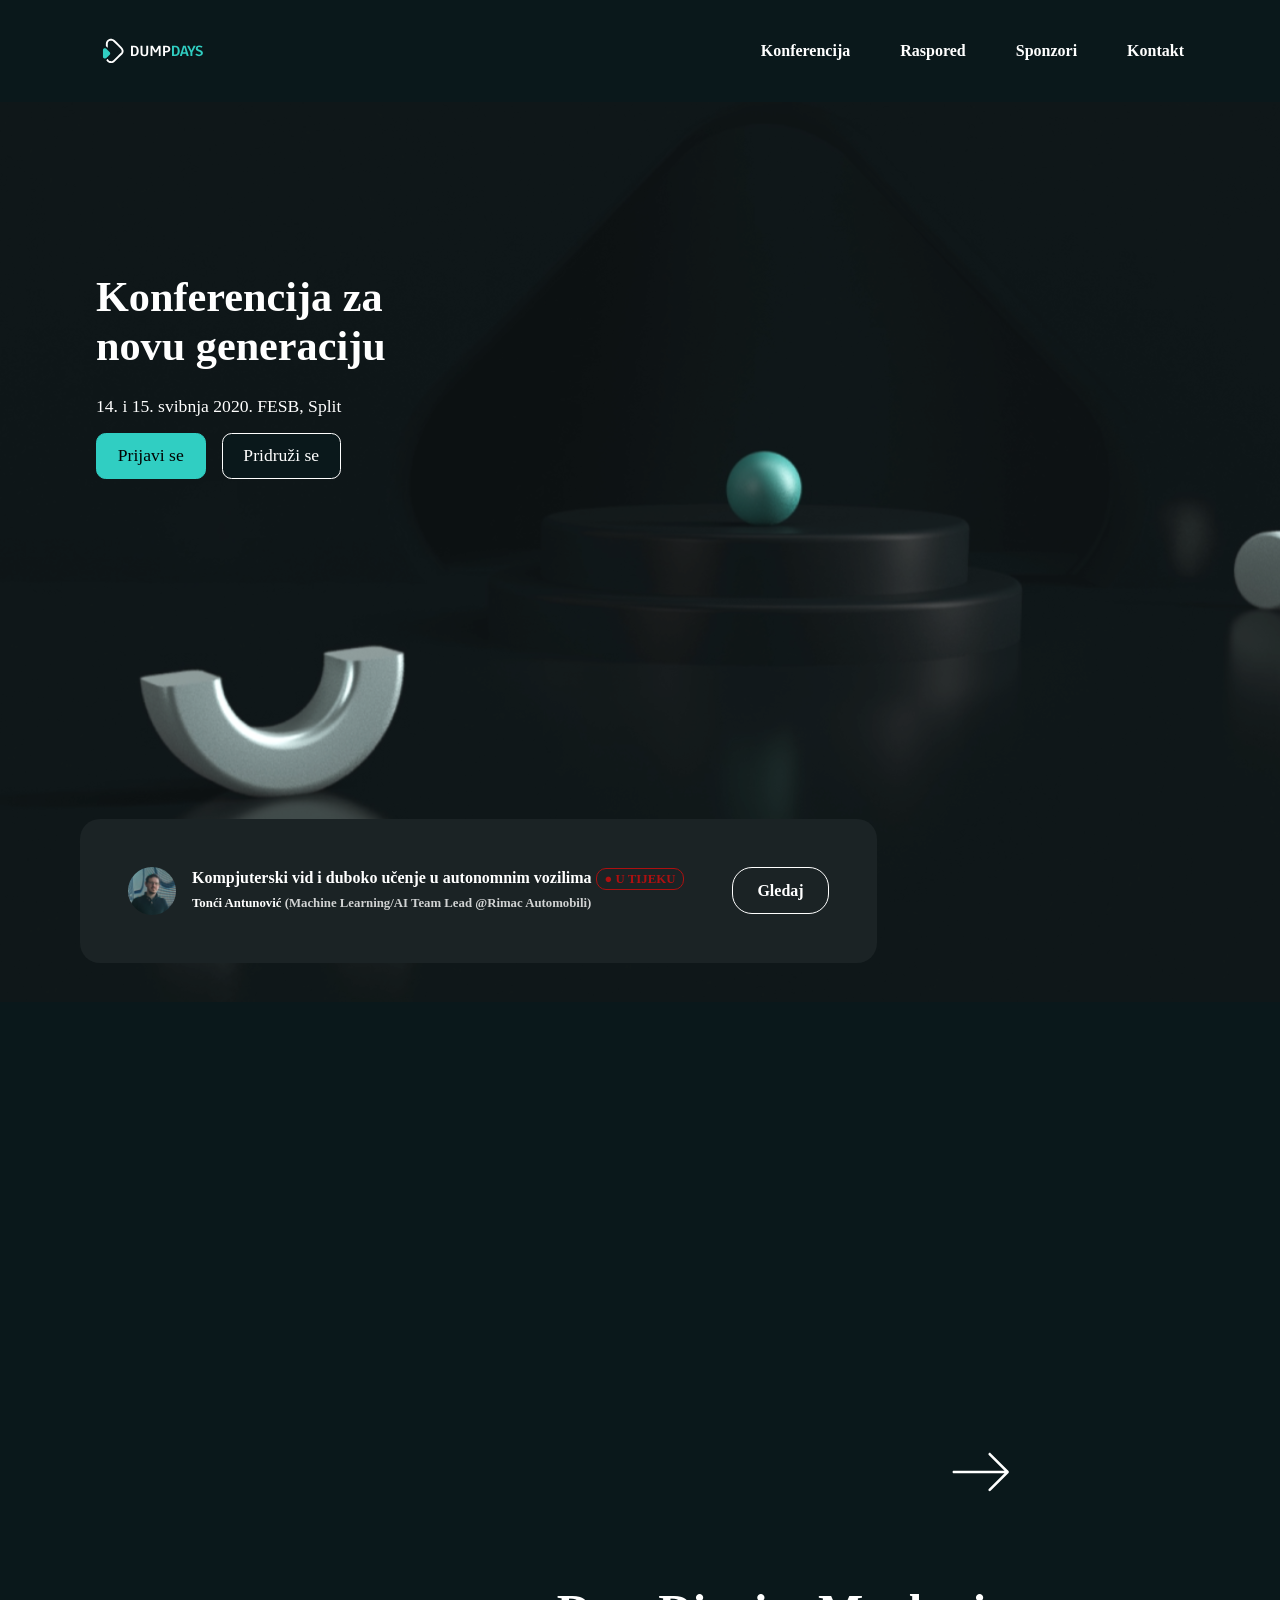
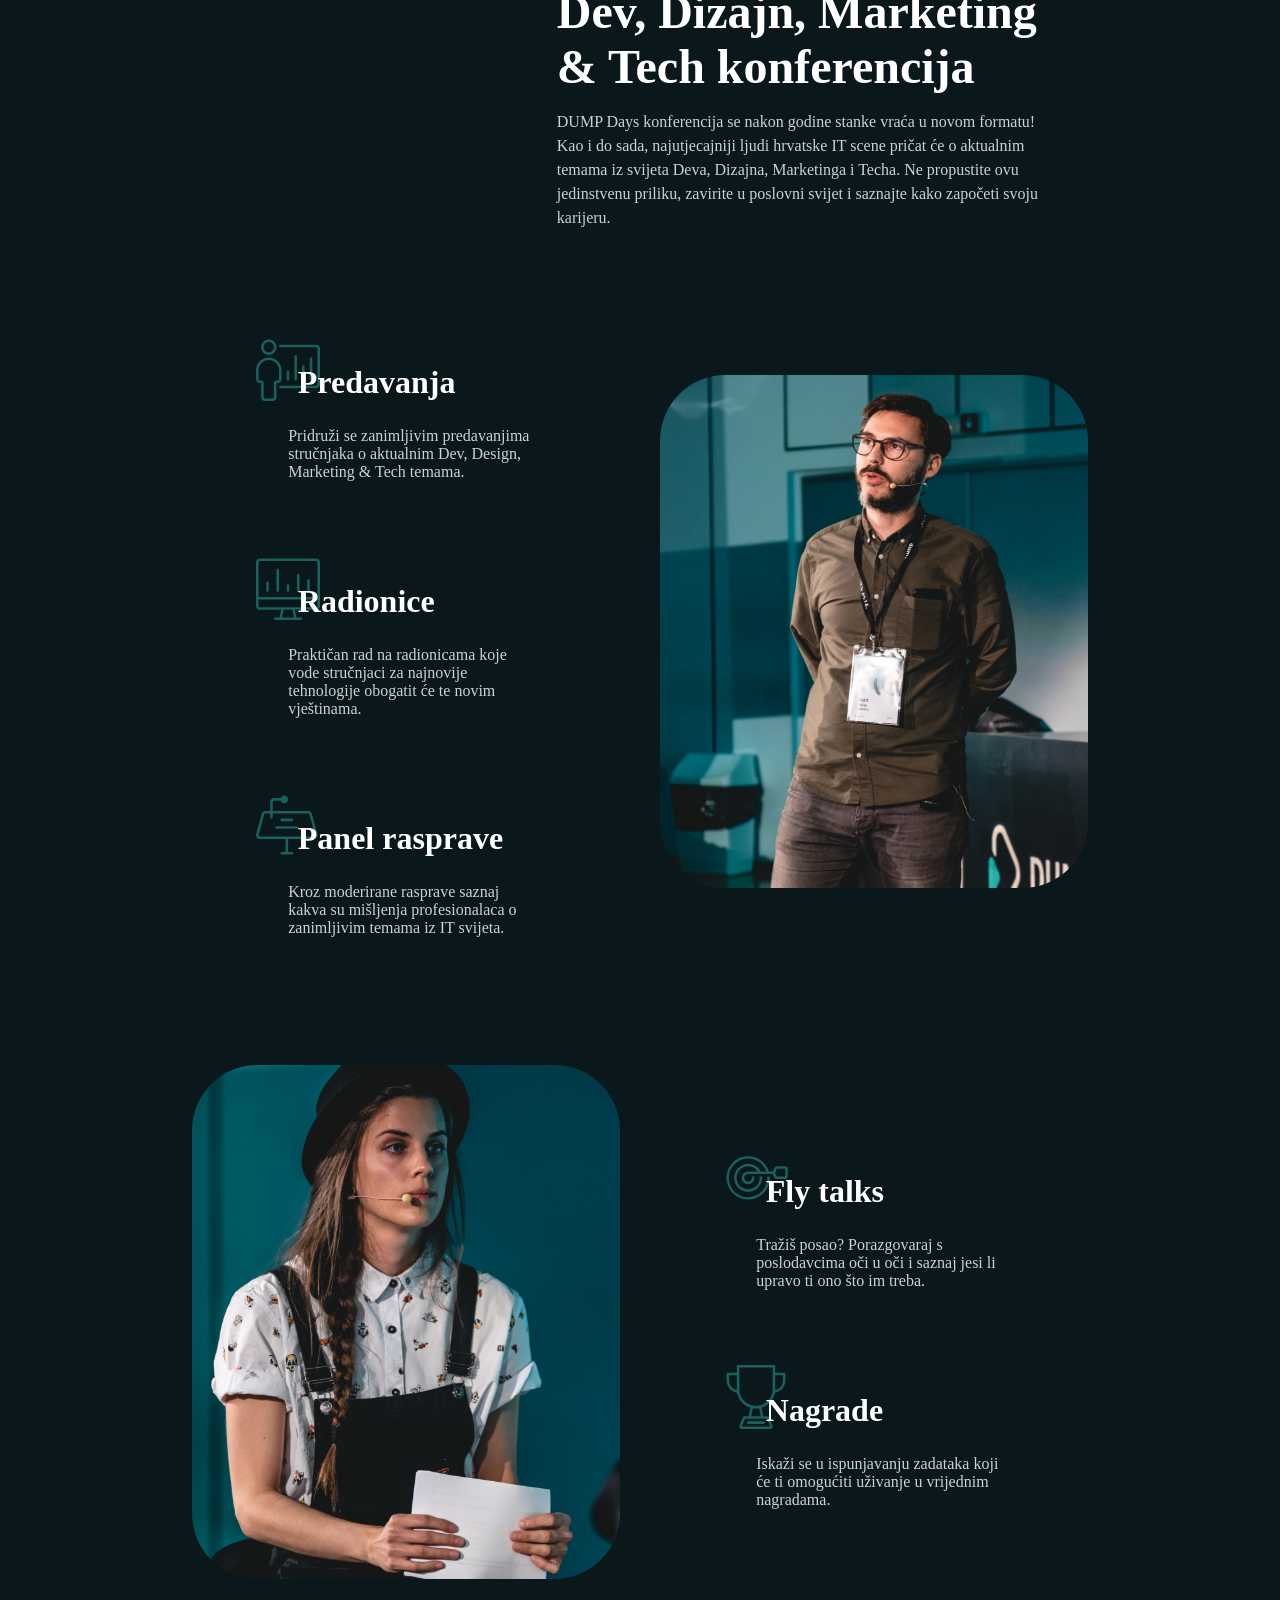
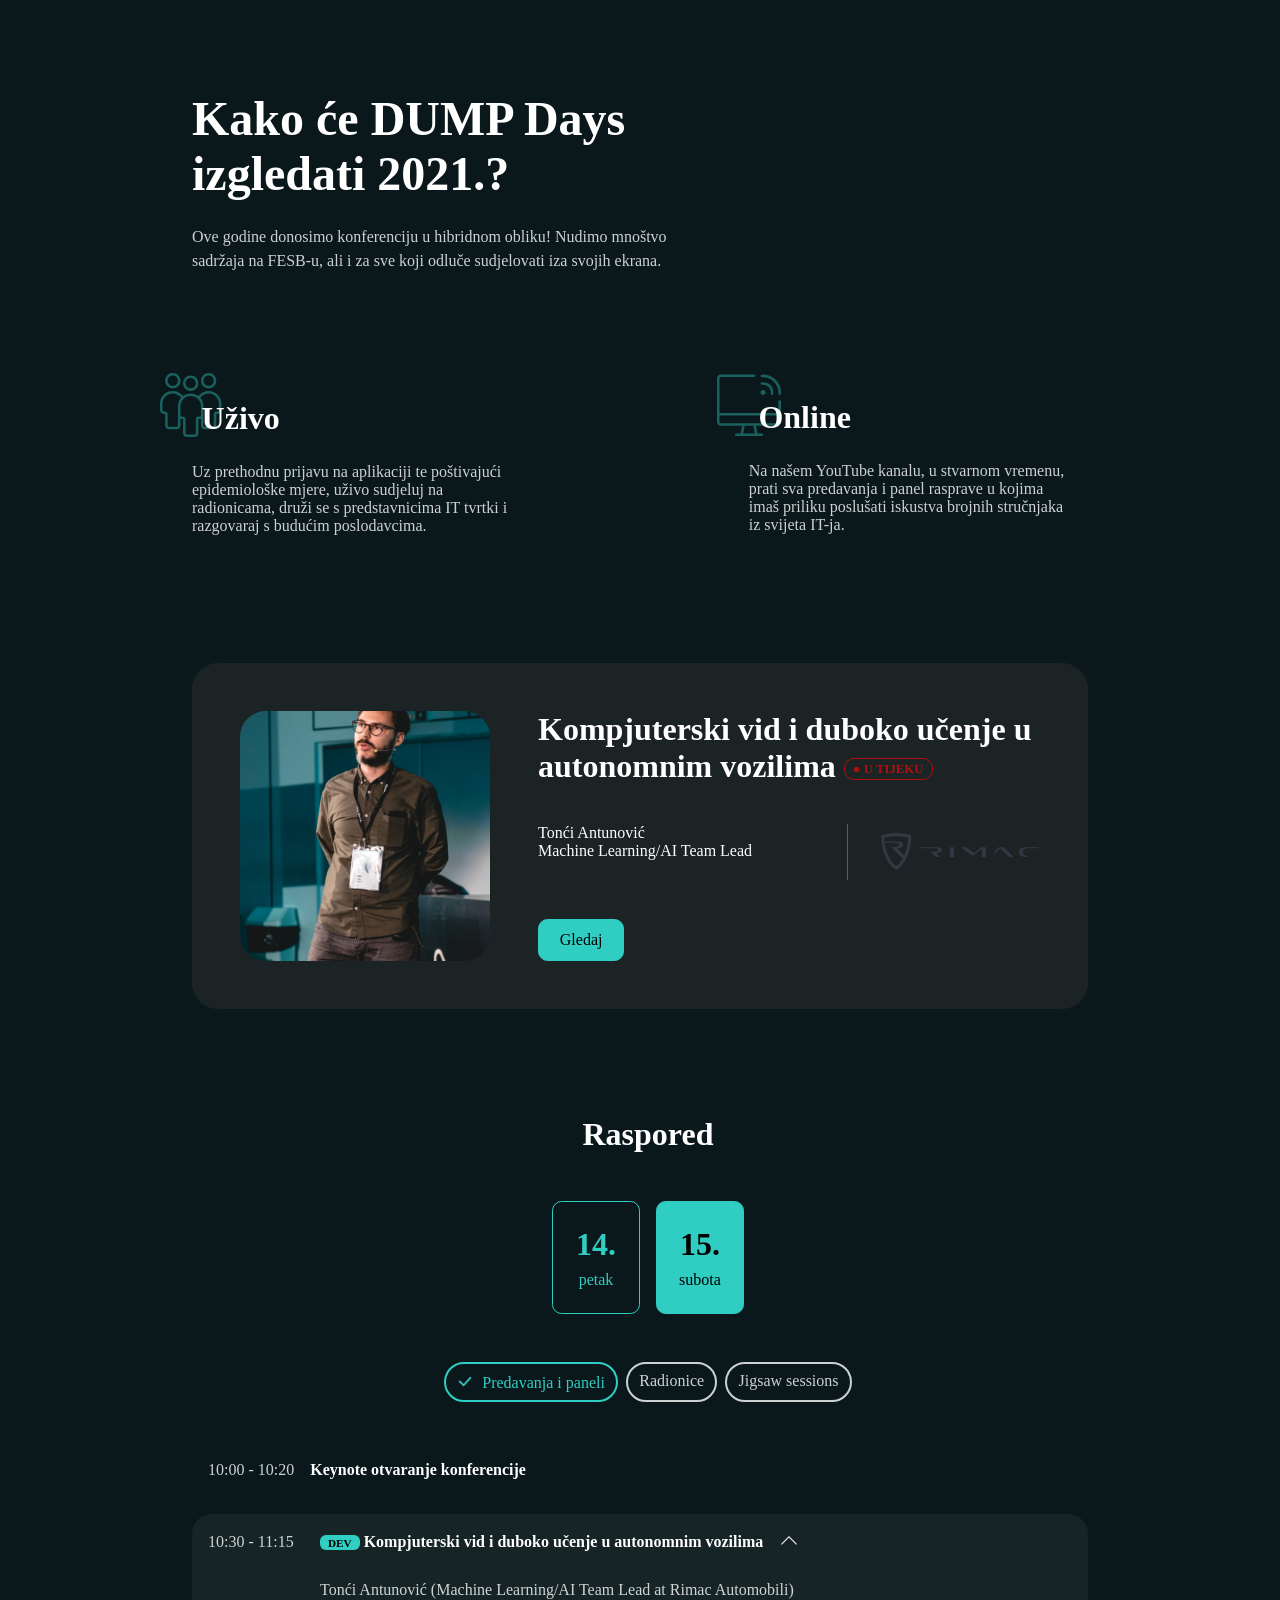
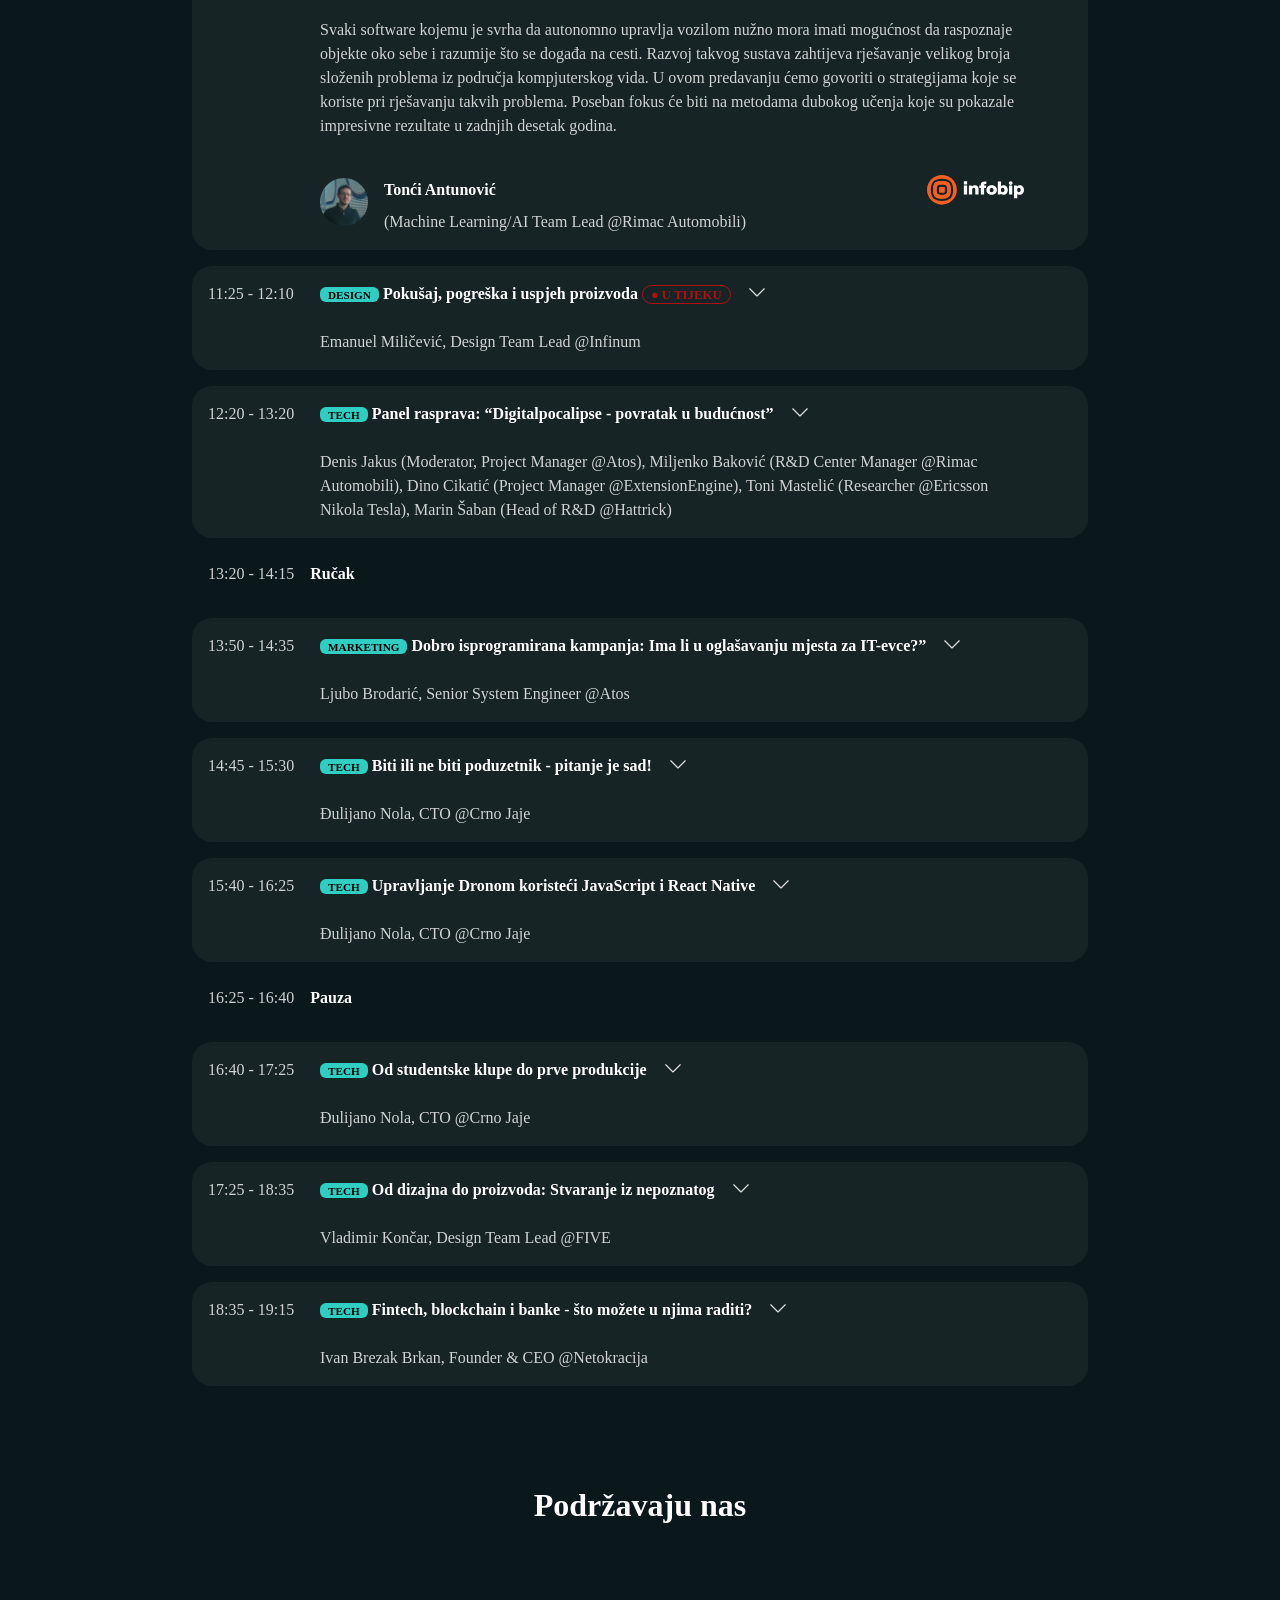
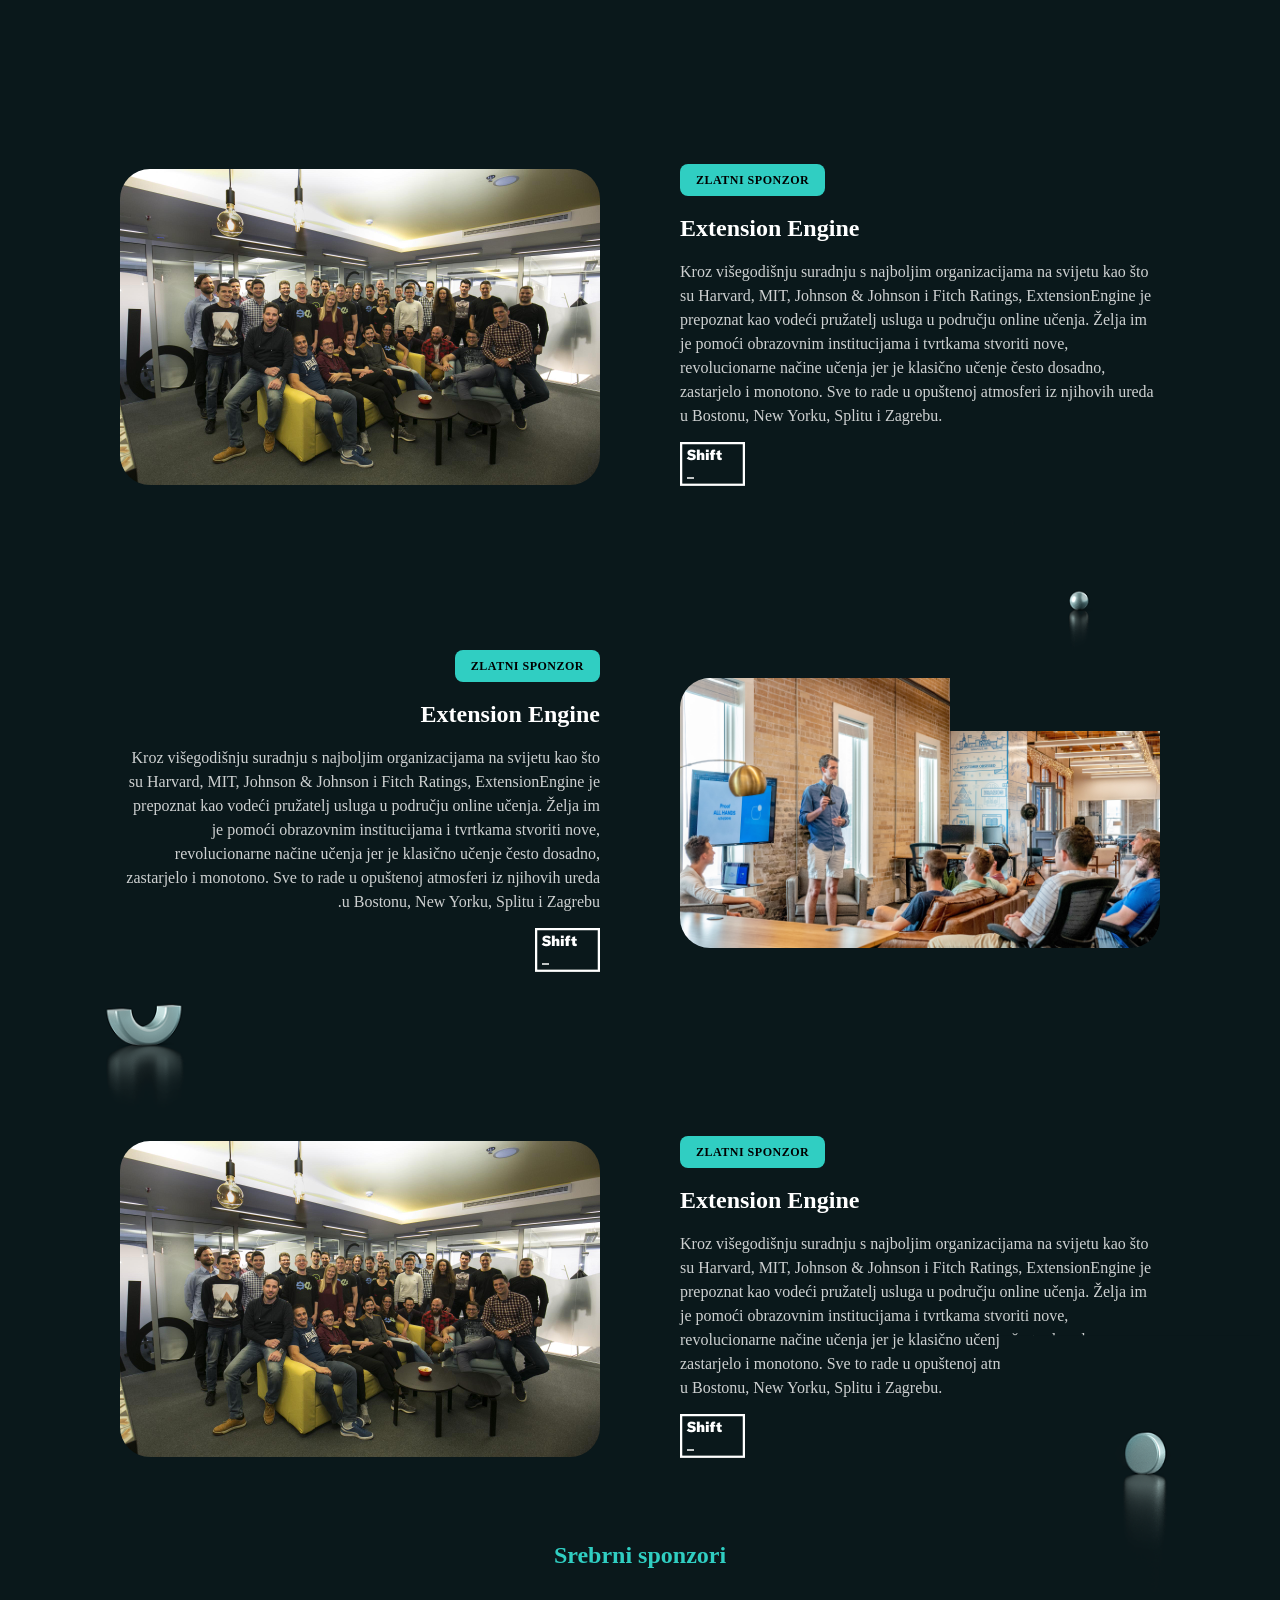
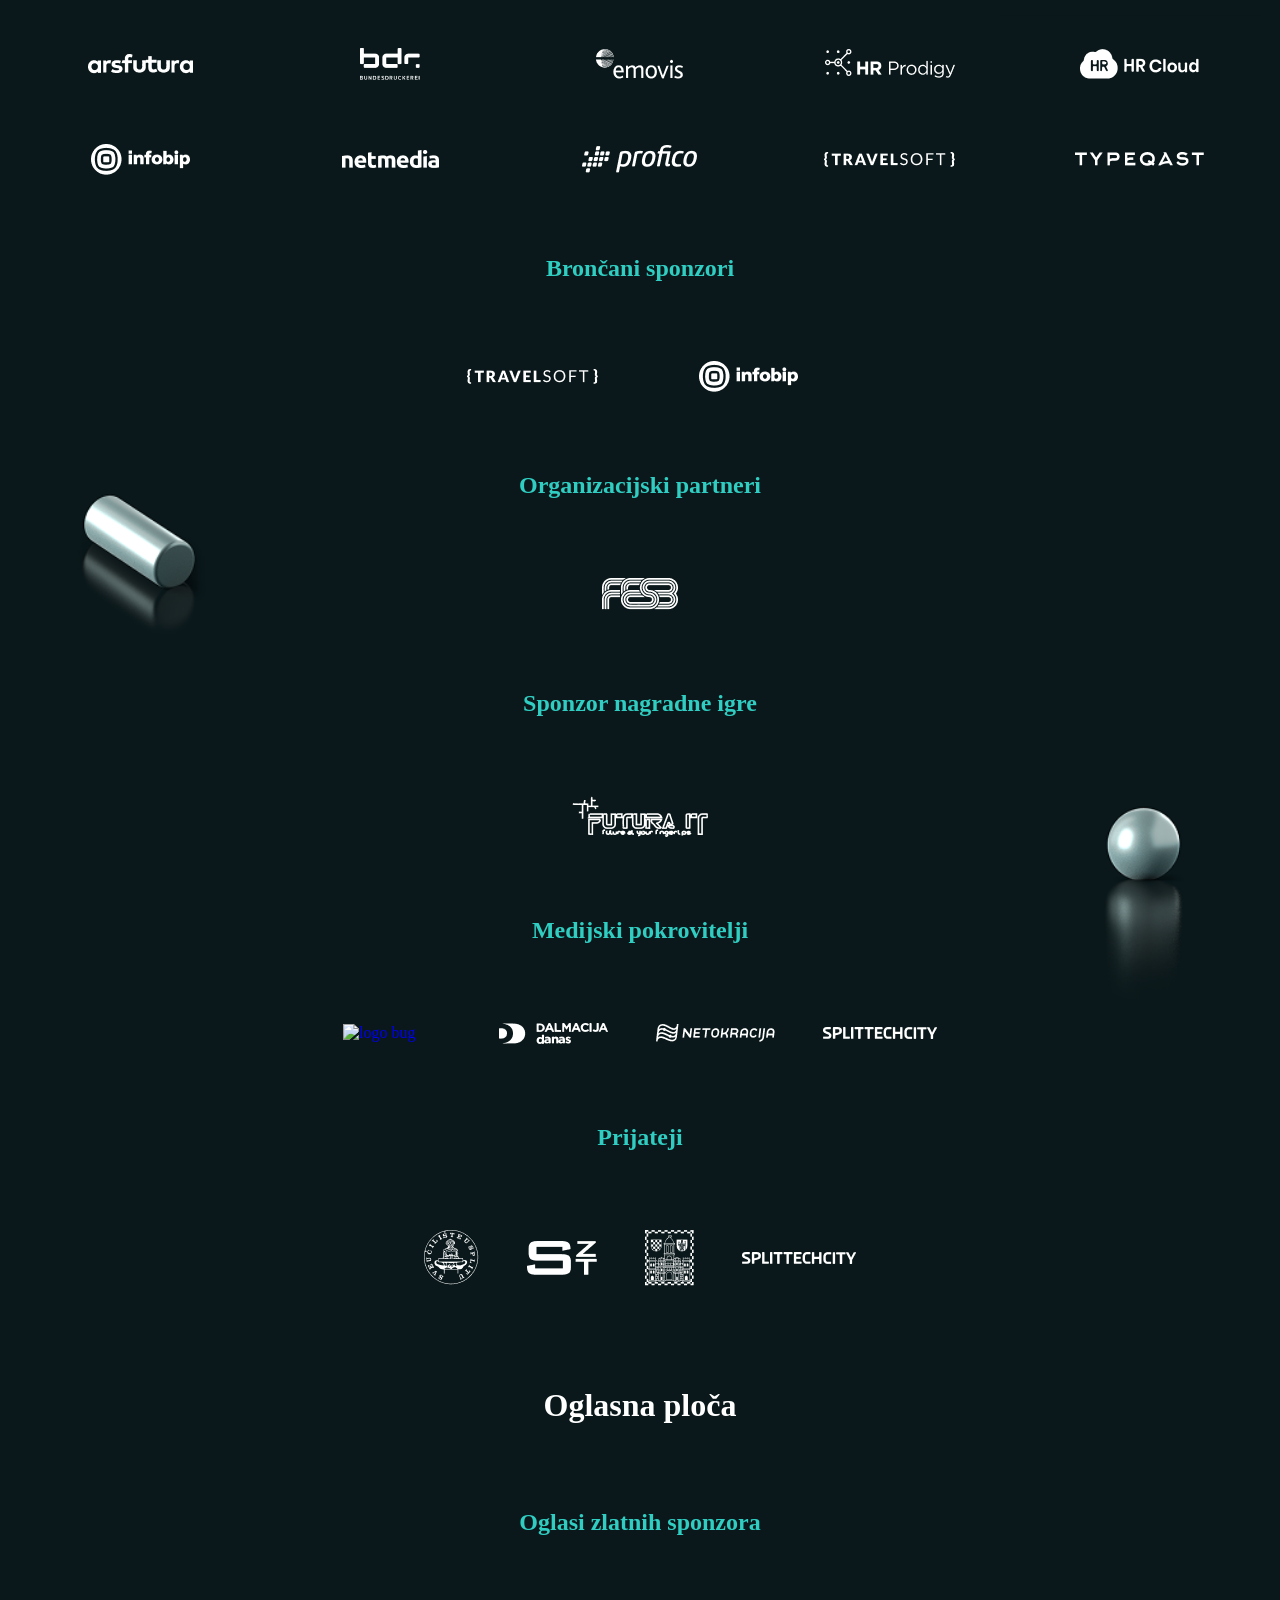
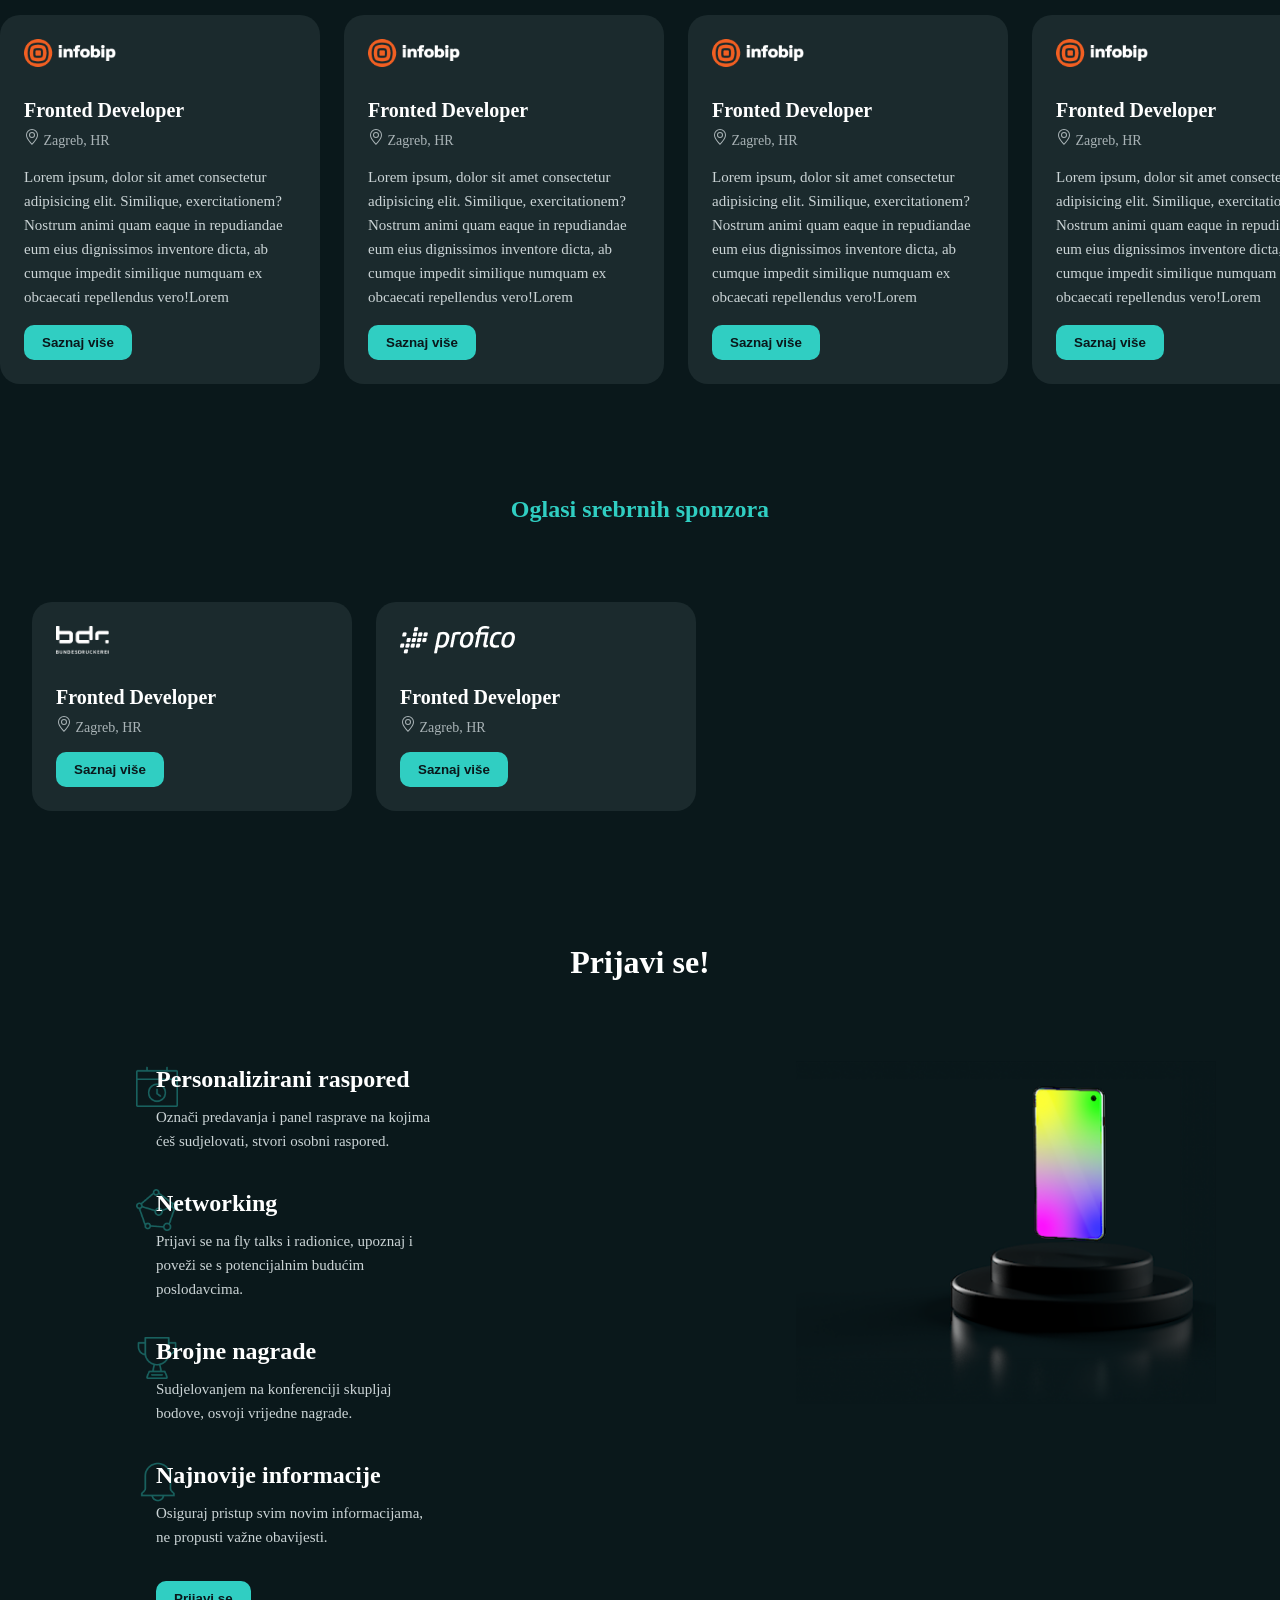
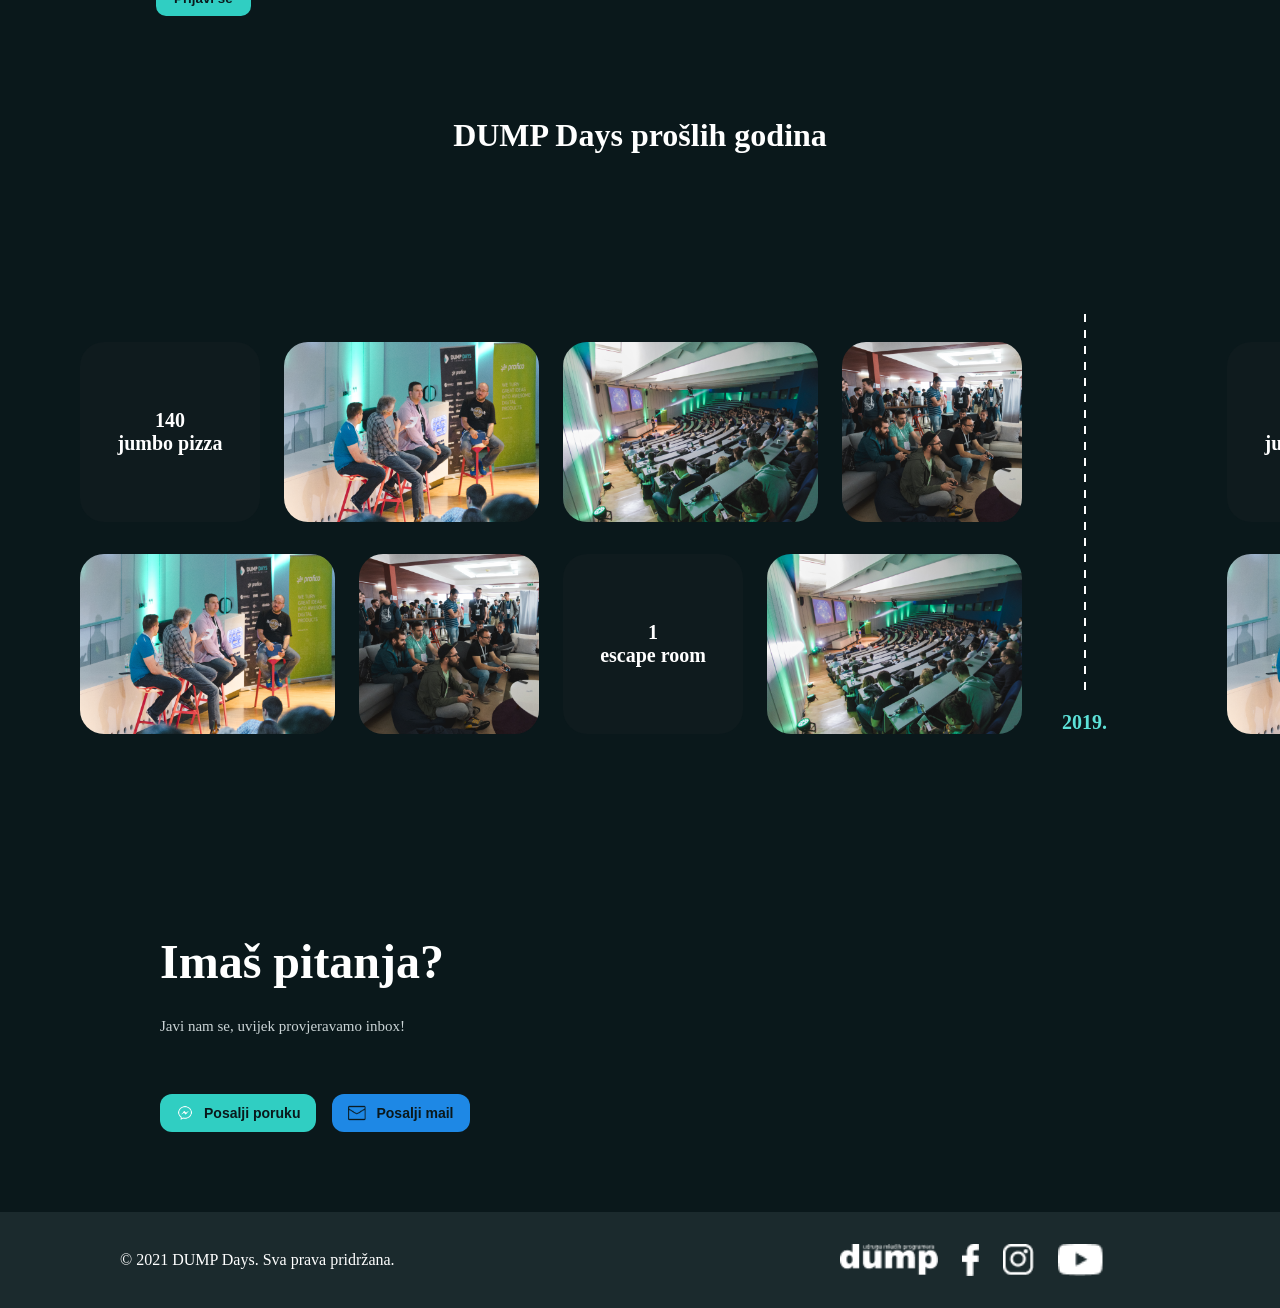
==== commit 7bbb88b7: "Add animations" ====
--- a/index.html
+++ b/index.html
@@ -32,8 +32,8 @@
         </label>
         <div class="navbar-navigation">
             <a href="#conference">Konferencija</a>
-            <a href="">Raspored</a>
-            <a href="">Sponzori</a>
+            <a href="#schedule">Raspored</a>
+            <a href="#sponsors">Sponzori</a>
             <a href="">Oglasna ploča</a>
             <a href="">Kontakt</a>
             <a href="" class="special-item">Prijava</a>
@@ -44,7 +44,7 @@
             <img src="assets/header.svg" alt="Mood sampler">
         </div>
         <div class="main-title-text">
-            <h1>Konferencija za <br> novu generaciju digitalaca</h1>
+            <h1>Konferencija za <br> novu generaciju <span class="animated-word"></span></h1>
         </div>
         <div class="main-title-subtext">
             <p>14. i 15. svibnja 2020. FESB, Split</p>
@@ -64,7 +64,10 @@
     </section>
     <section class="overview" id="conference">
         <div class="introduction">
-            <img src="assets/47937022477_01c7ef0845_5k 1.svg" alt="Talk">
+            <div class="intro-image">
+                <img src="assets/47937022477_01c7ef0845_5k 1.svg" alt="Intro image 1">
+                <img src="assets/47937031571_3fb80dbff1_k 1.svg" alt="Intro image 2">
+            </div>
             <div class="introduction-title">
                 <h2>Dev, Dizajn, Marketing & Tech konferencija</h2>
                 <img src="assets/arrow-right.svg" alt="right arrow">
@@ -166,7 +169,7 @@
             <div class="special-item watch-button">Gledaj</div>
         </div>
     </section>
-    <section class="schedule">
+    <section class="schedule" id="schedule">
         <h2>Raspored</h2>
         <div class="schedule-date">
             <div class="date">
@@ -382,7 +385,7 @@
             </div>
         </div>
     </section>
-    <div class="supporters-wrapper">
+    <div class="supporters-wrapper" id="sponsors">
         <h3>Podržavaju nas</h3>
         <div class="supporter-card">
             <div class="supporter-image">
@@ -1067,5 +1070,4 @@
         </div>
     </footer>
 </body>
-
 </html>
--- a/styles/navbar.css
+++ b/styles/navbar.css
@@ -84,14 +84,17 @@
     display: flex;
     flex-direction: column;
     gap: 50px;
-    position: absolute;
+    position: fixed;
     justify-content: center;
     align-items: center;
     left: 50%;
     top: 15%;
+    width: 100vw;
+    height: 100vh;
     transform: translateX(-50%) translateY(-200%);
     transition: transform 0.3s ease-in, opacity 5s ease-out;
     background-color: var(--primary-background-color);
+    z-index: 1;
 }
 
 input[type="checkbox"] {
@@ -148,6 +151,8 @@
         transform: none;
         transition: none;
         background-color: var(--primary-background-color);
+        width: auto;
+        height: auto;
     }
 
     .navbar-navigation a:nth-of-type(4),
--- a/styles/main-title-overview.css
+++ b/styles/main-title-overview.css
@@ -17,6 +17,22 @@
     display: flex;
     flex-direction: column;
     justify-content: center;
+}
+
+.animated-word {
+    border-right: 2px solid var(--on-hover-color);
+    padding-right: 2px;
+    white-space: nowrap;
+    overflow: hidden;
+    display: inline-block;
+    font-weight: bold;
+    animation: blink-cursor 0.7s steps(1) infinite;
+}
+
+@keyframes blink-cursor {
+    50% {
+        border-color: transparent;
+    }
 }
 
 .main-title-buttons div:nth-of-type(2) {
@@ -66,8 +82,52 @@
     color: var(--primary-text-color-opacity);
 }
 
-.introduction> img:first-of-type {
-    width: 100%;
+.intro-image {
+    position: relative;
+    width: calc(100% - 2rem);
+    aspect-ratio: 16 / 9;
+    margin: 0 auto;
+    overflow: hidden;
+    border-radius: 30px;
+}
+
+.intro-image img {
+    position: absolute;
+    top: 0;
+    left: 50%;
+    transform: translateX(-50%);
+    width: 40rem;
+    height: 100%;
+    object-fit: cover;
+    opacity: 0;
+    animation: fade 7s infinite;
+    border-radius: 60px; 
+}
+
+.intro-image img:nth-of-type(1) {
+    animation-delay: 0s;
+}
+
+.intro-image img:nth-of-type(2) {
+    animation-delay: 3.5s;
+}
+
+@keyframes fade {
+    0% {
+        opacity: 0;
+    }
+    10% {
+        opacity: 1;
+    }
+    40% {
+        opacity: 1;
+    }
+    50% {
+        opacity: 0;
+    }
+    100% {
+        opacity: 0;
+    }
 }
 
 .introduction-title {
@@ -97,7 +157,15 @@
 }
 
 .activities-text-group {
-    display: contents;
+    display: flex;
+    flex-direction: column;
+    gap: 1rem;
+}
+
+.activities-image {
+    display: flex;
+    justify-content: center;
+    align-items: center;
 }
 
 .activities-item {
@@ -131,6 +199,42 @@
     width: 2.3rem;
 }
 
+.activities > div:nth-child(1) {
+    order: 0;
+}
+
+.activities > div:nth-child(2) {
+    order: -1;
+}
+
+.activities > div:nth-child(3) {
+    order: 1;
+}
+
+.activities > div:nth-child(4) {
+    order: 2;
+}
+
+@keyframes slide-in-left-mobile {
+    0% { opacity: 0; transform: translateX(-20px); }
+    100% { opacity: 1; transform: translateX(0); }
+}
+
+@keyframes slide-in-right-mobile {
+    0% { opacity: 0; transform: translateX(20px); }
+    100% { opacity: 1; transform: translateX(0); }
+}
+
+.activities-text-group:first-of-type .activities-item {
+    animation: slide-in-left-mobile 2s ease-out forwards;
+    transform: translateZ(0);
+}
+
+.activities-text-group:last-of-type .activities-item {
+    animation: slide-in-right-mobile 2s ease-out forwards;
+    transform: translateZ(0);
+}
+
 .new-info {
     display: none;
 }
@@ -239,13 +343,13 @@
         margin-left: 2rem;
     }
 
-    .introduction> img:first-of-type {
-        width: 50%;
-        height: 400px;
-        object-fit: cover;
-        align-self: center;
-        margin-left: -15rem;
-        border-radius: 30px;
+    .intro-image {
+        width: 60%;
+        border-radius: 60px; 
+    }
+
+    .intro-image img {
+        transform: translateX(-30rem);
     }
 
     .introduction{
@@ -279,6 +383,13 @@
        width: 40%;
        margin-right: 13rem;
        line-height: 1.5rem;
+    }
+
+    .activities > div:nth-child(1),
+    .activities > div:nth-child(2),
+    .activities > div:nth-child(3),
+    .activities > div:nth-child(4) {
+        order: 0;
     }
 
     .activities {
@@ -334,6 +445,38 @@
         top: 0.7rem;
     }
 
+    @keyframes slide-in-left {
+        0% {
+            opacity: 0;
+            transform: translateX(-70px);
+        }
+        100% {
+            opacity: 1;
+            transform: translateX(0);
+        }
+    }
+    
+    @keyframes slide-in-right {
+        0% {
+            opacity: 0;
+            transform: translateX(70px);
+        }
+        100% {
+            opacity: 1;
+            transform: translateX(0);
+        }
+    }
+    
+    .activities > .activities-text-group:first-child {
+        animation: slide-in-left 2s ease-out forwards;
+        transform: translateZ(0);
+    }
+    
+    .activities > .activities-text-group:last-child {
+        animation: slide-in-right 2s ease-out forwards;
+        transform: translateZ(0);
+    }
+
     .new-info {
         display: flex;
         flex-direction: column;
@@ -356,6 +499,14 @@
     .new-info-item {
         width: 40%;
         padding-top: 4rem;
+    }
+
+    .new-info-item:nth-of-type(1) {
+        animation: slide-in-left 2s ease-out forwards;
+    }
+
+    .new-info-item:nth-of-type(2) {
+        animation: slide-in-right 2s ease-out forwards;
     }
 
     .content-on-display {
--- a/styles/schedule.css
+++ b/styles/schedule.css
@@ -165,6 +165,83 @@
 
 .schedule-card-speaker-info div span:nth-of-type(2) {
     padding-top: 2rem;
+}
+
+@keyframes slide-up {
+    0% {
+        opacity: 0;
+        transform: translateY(50px);
+    }
+    100% {
+        opacity: 1;
+        transform: translateY(0);
+    }
+}
+
+.schedule-card,
+.schedule-card-general-info {
+    opacity: 0;
+    animation: slide-up 1s ease-out forwards;
+}
+
+.schedule-card:nth-child(1),
+.schedule-card-general-info:nth-child(1) {
+    animation-delay: 0.1s;
+}
+
+.schedule-card:nth-child(2),
+.schedule-card-general-info:nth-child(2) {
+    animation-delay: 0.2s;
+}
+
+.schedule-card:nth-child(3),
+.schedule-card-general-info:nth-child(3) {
+    animation-delay: 0.3s;
+}
+
+.schedule-card:nth-child(4),
+.schedule-card-general-info:nth-child(4) {
+    animation-delay: 0.4s;
+}
+
+.schedule-card:nth-child(5),
+.schedule-card-general-info:nth-child(5) {
+    animation-delay: 0.5s;
+}
+
+.schedule-card:nth-child(6),
+.schedule-card-general-info:nth-child(6) {
+    animation-delay: 0.6s;
+}
+
+.schedule-card:nth-child(7),
+.schedule-card-general-info:nth-child(7) {
+    animation-delay: 0.7s;
+}
+
+.schedule-card:nth-child(8),
+.schedule-card-general-info:nth-child(8) {
+    animation-delay: 0.8s;
+}
+
+.schedule-card:nth-child(9),
+.schedule-card-general-info:nth-child(9) {
+    animation-delay: 0.9s;
+}
+
+.schedule-card:nth-child(10),
+.schedule-card-general-info:nth-child(10) {
+    animation-delay: 1s;
+}
+
+.schedule-card:nth-child(11),
+.schedule-card-general-info:nth-child(11) {
+    animation-delay: 1.1s;
+}
+
+.schedule-card:nth-child(12),
+.schedule-card-general-info:nth-child(12) {
+    animation-delay: 1.2s;
 }
 
 @media (min-width: 1024px) {
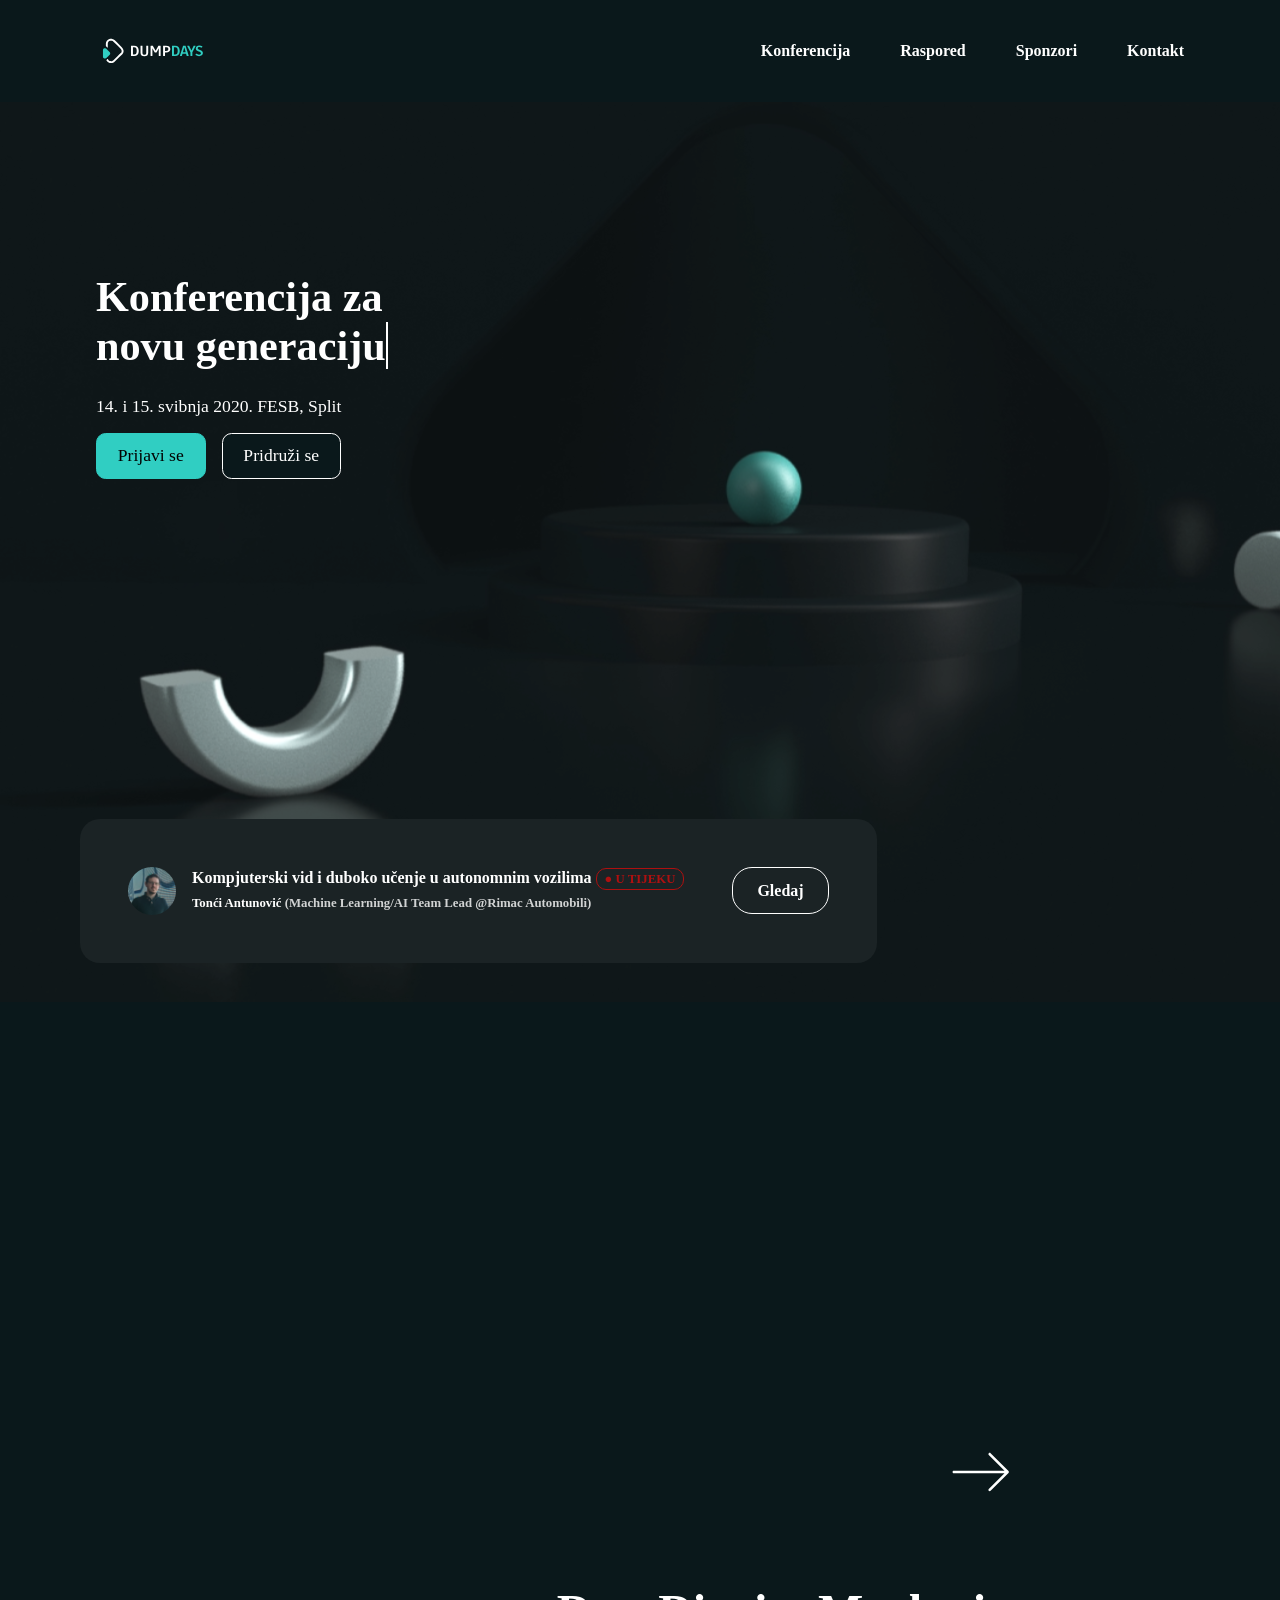
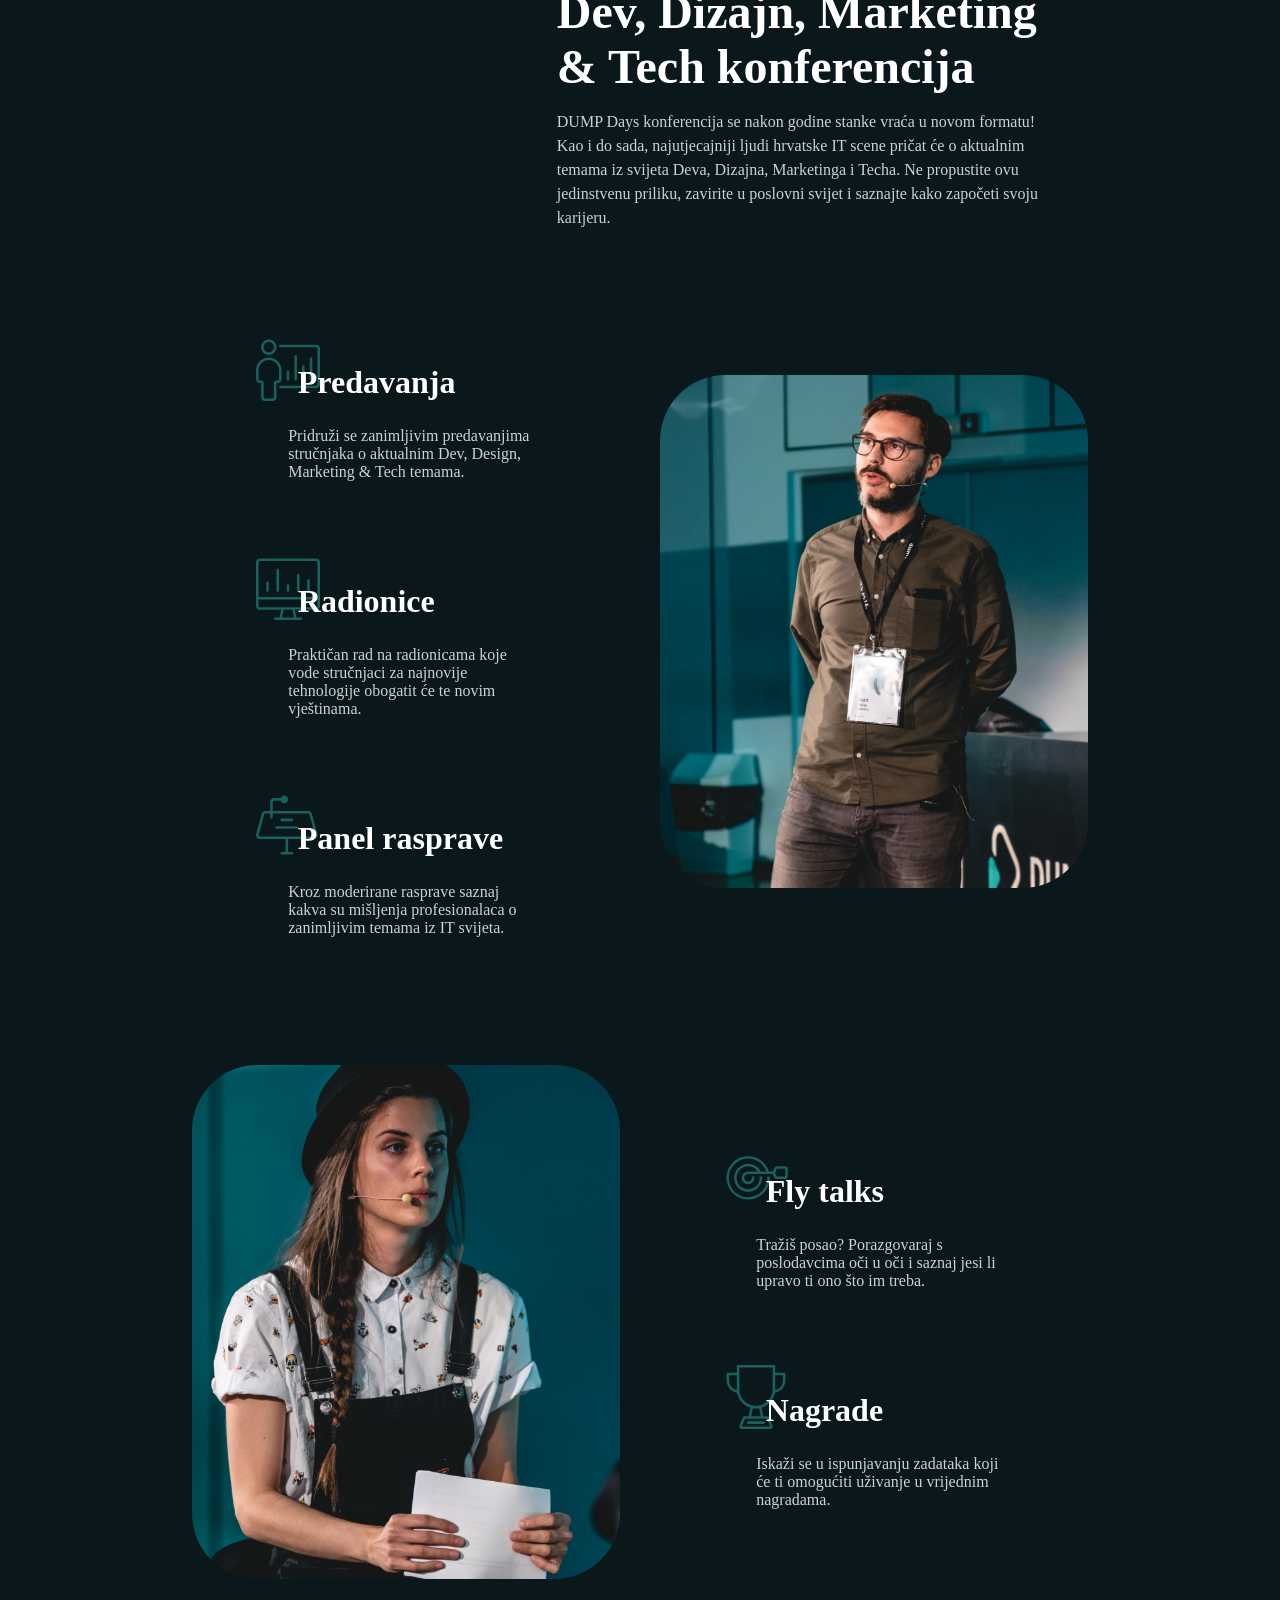
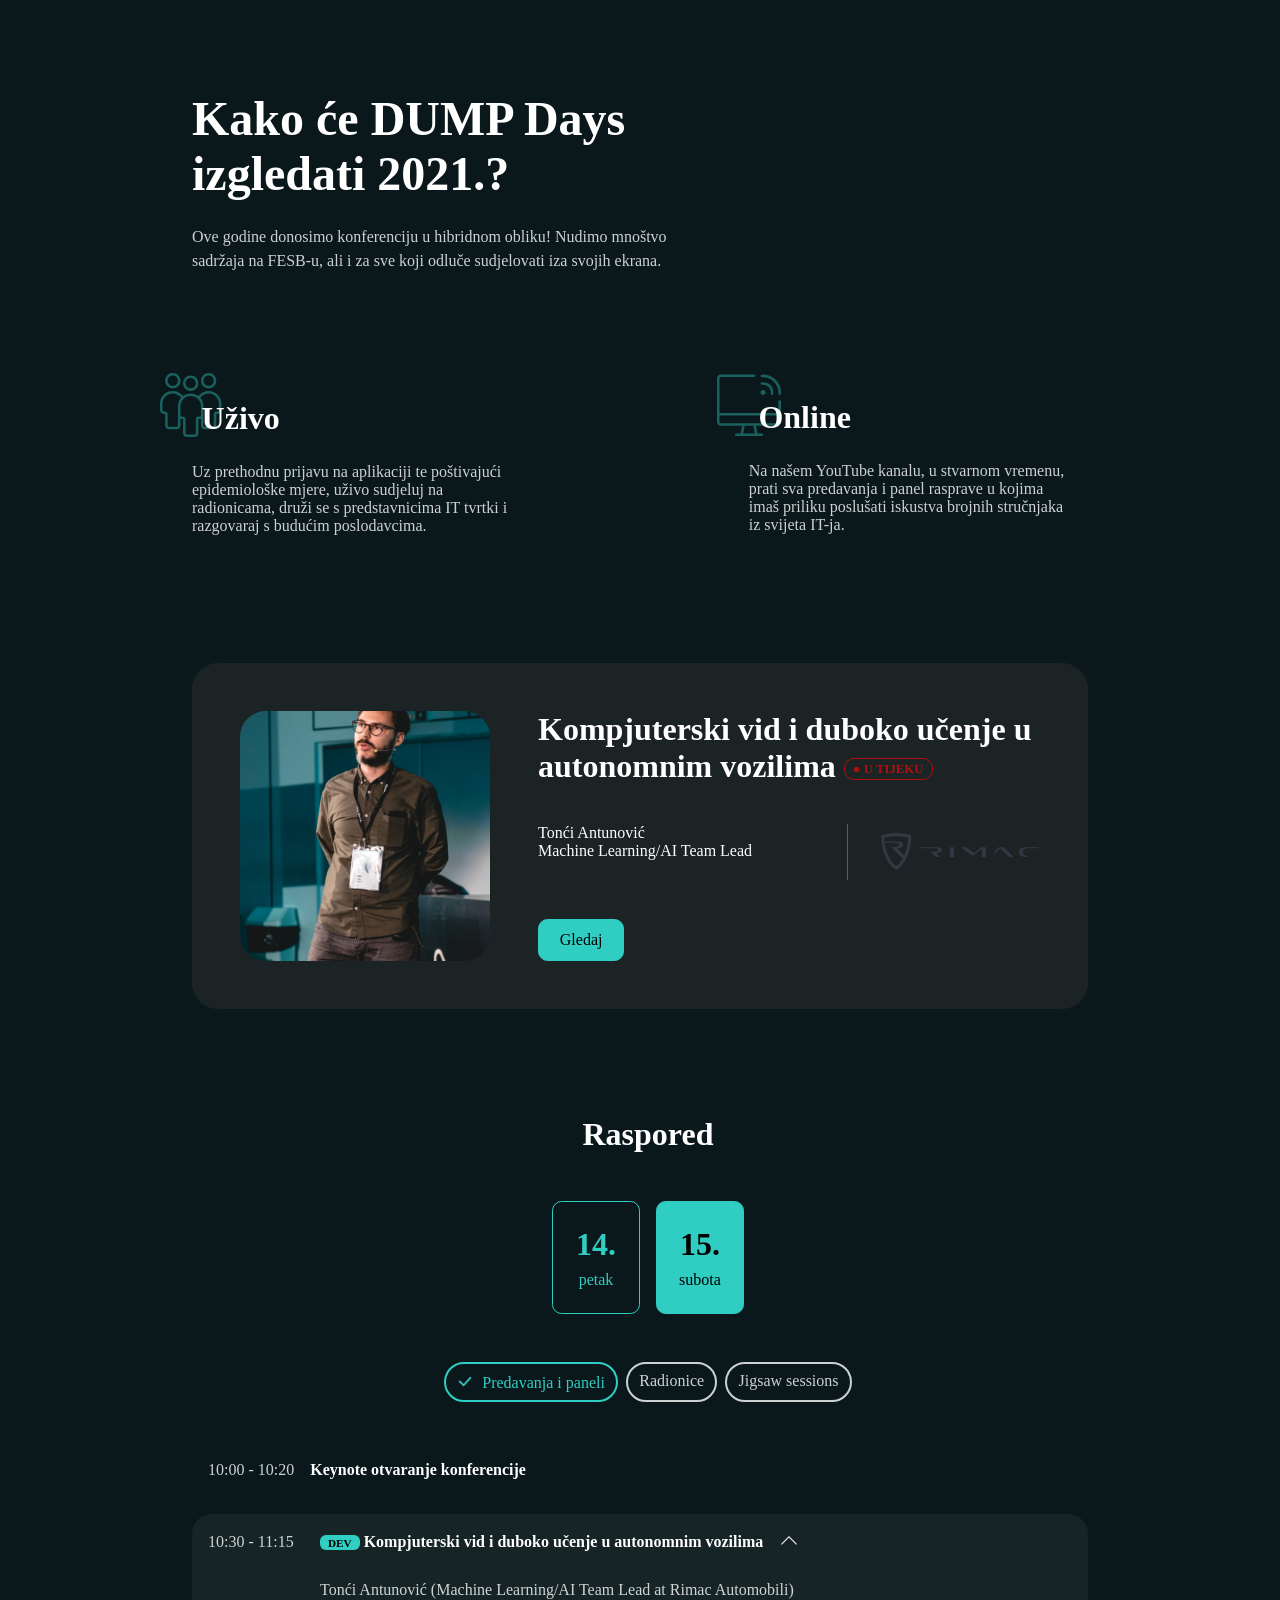
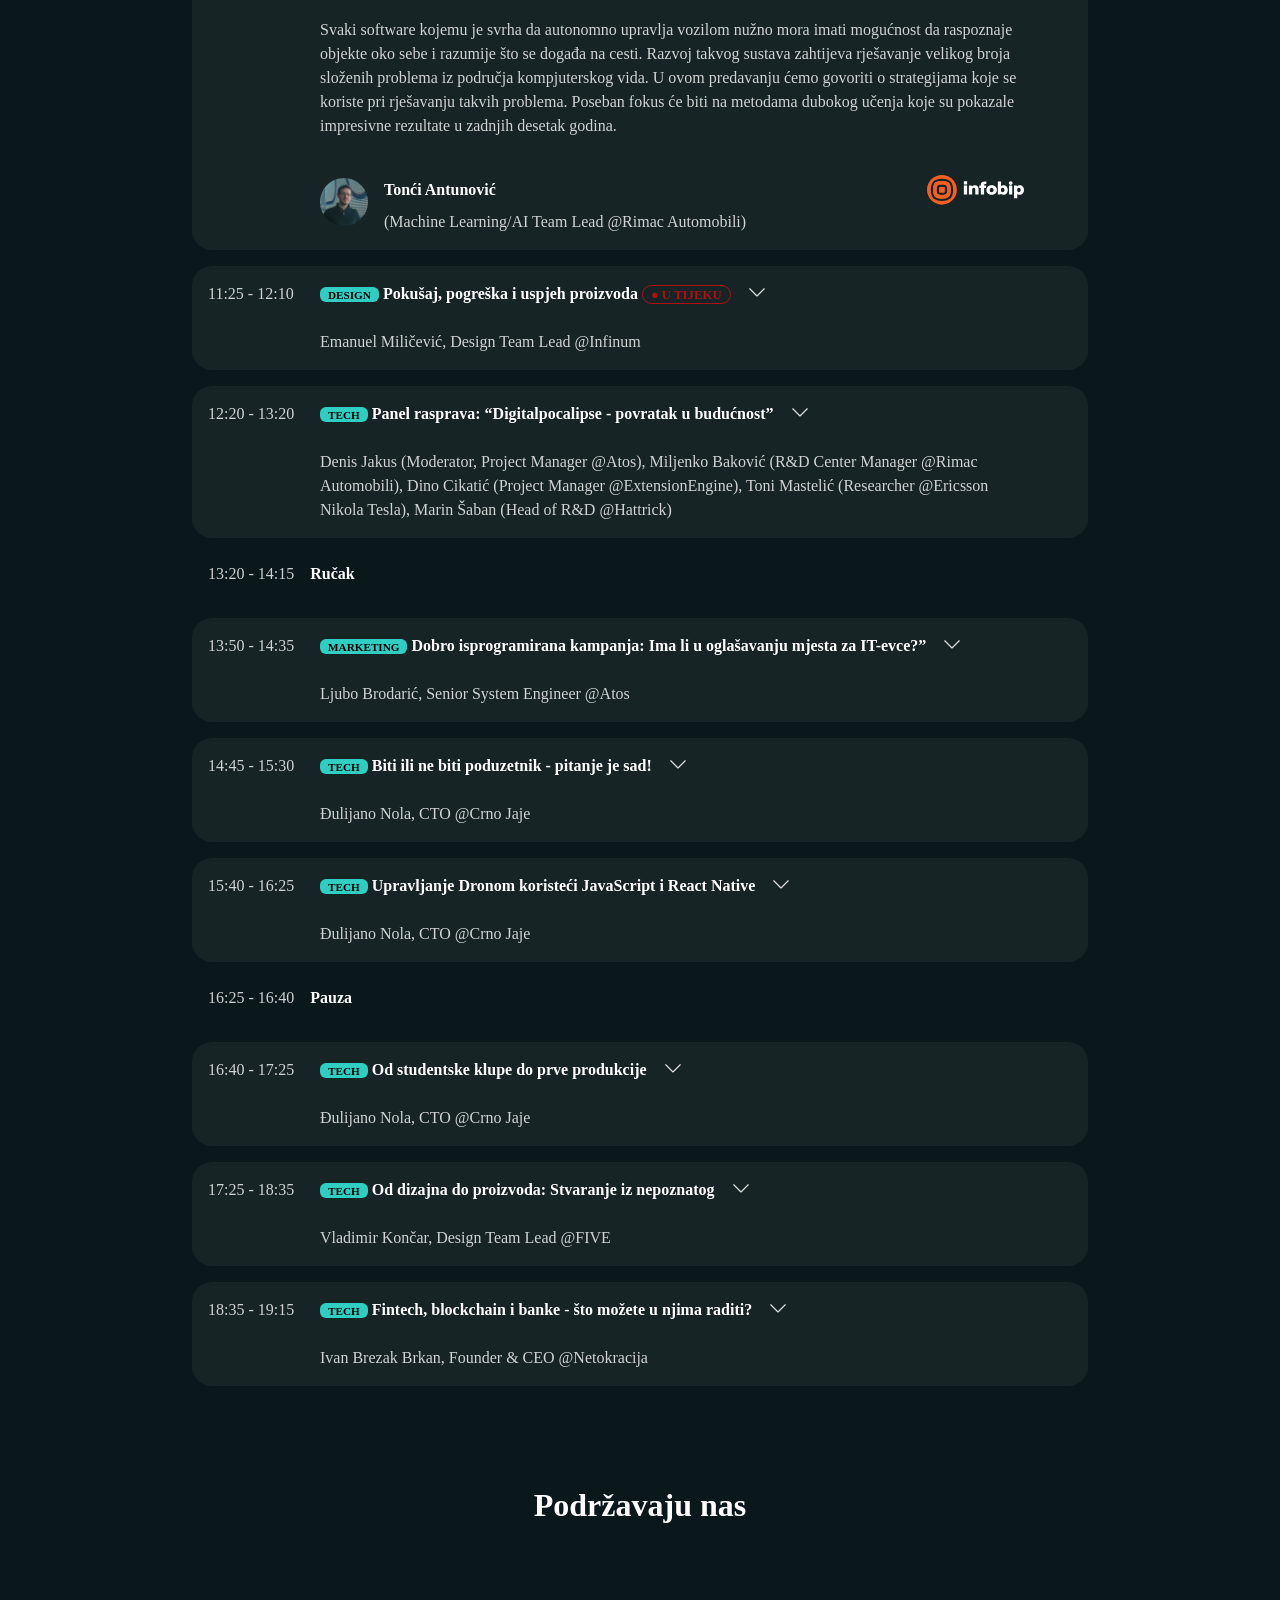
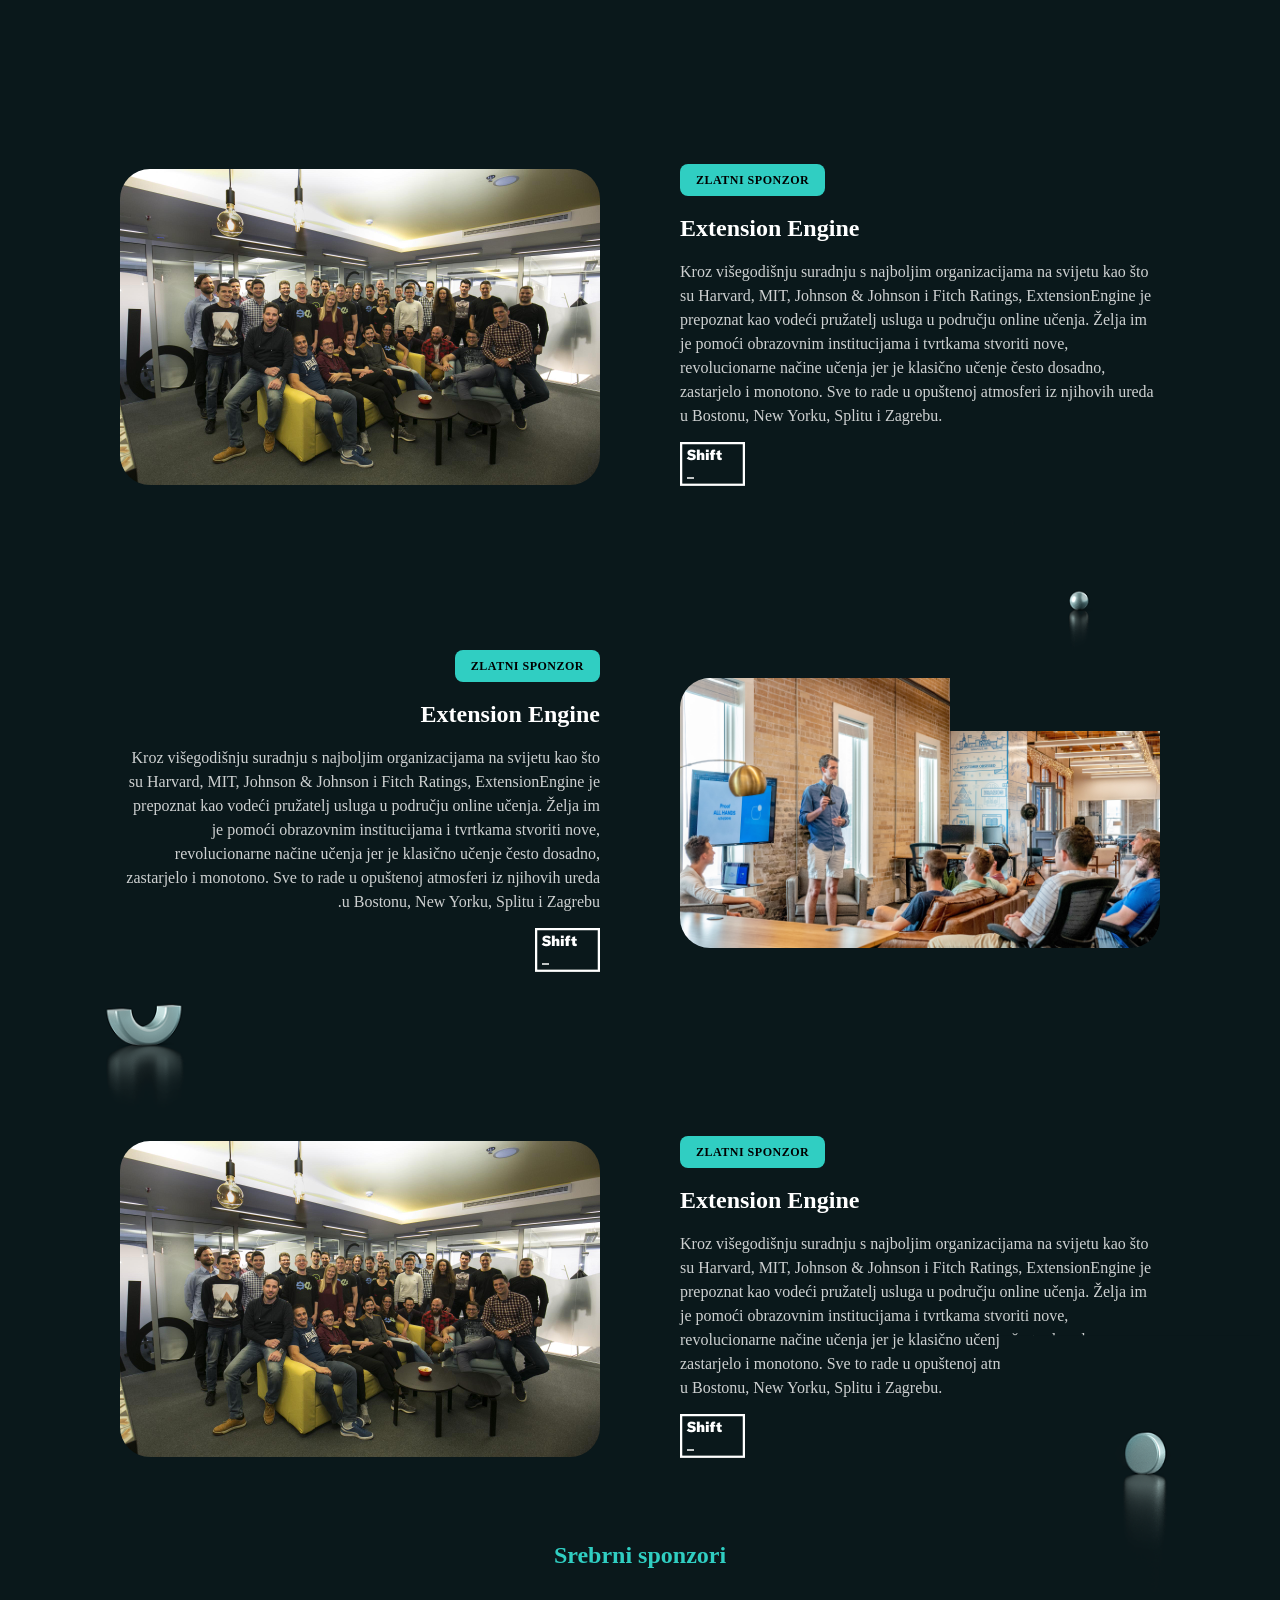
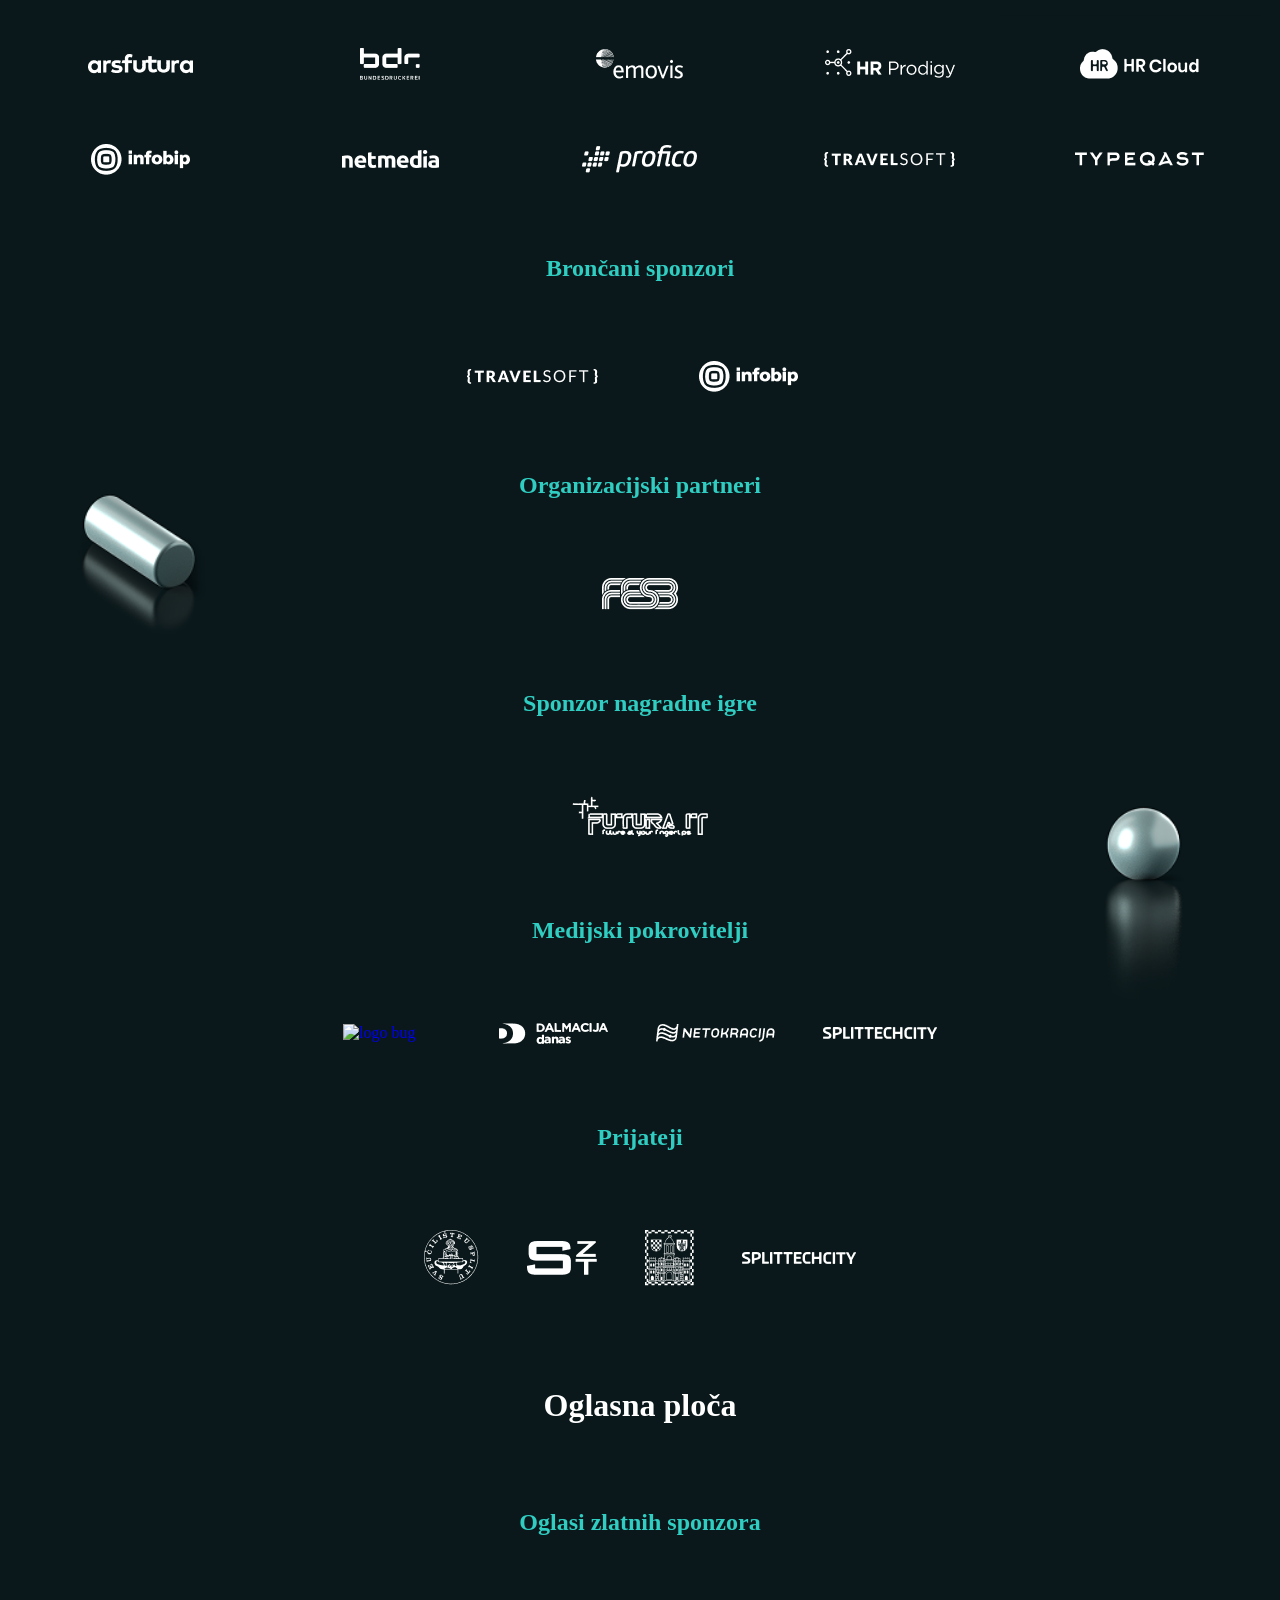
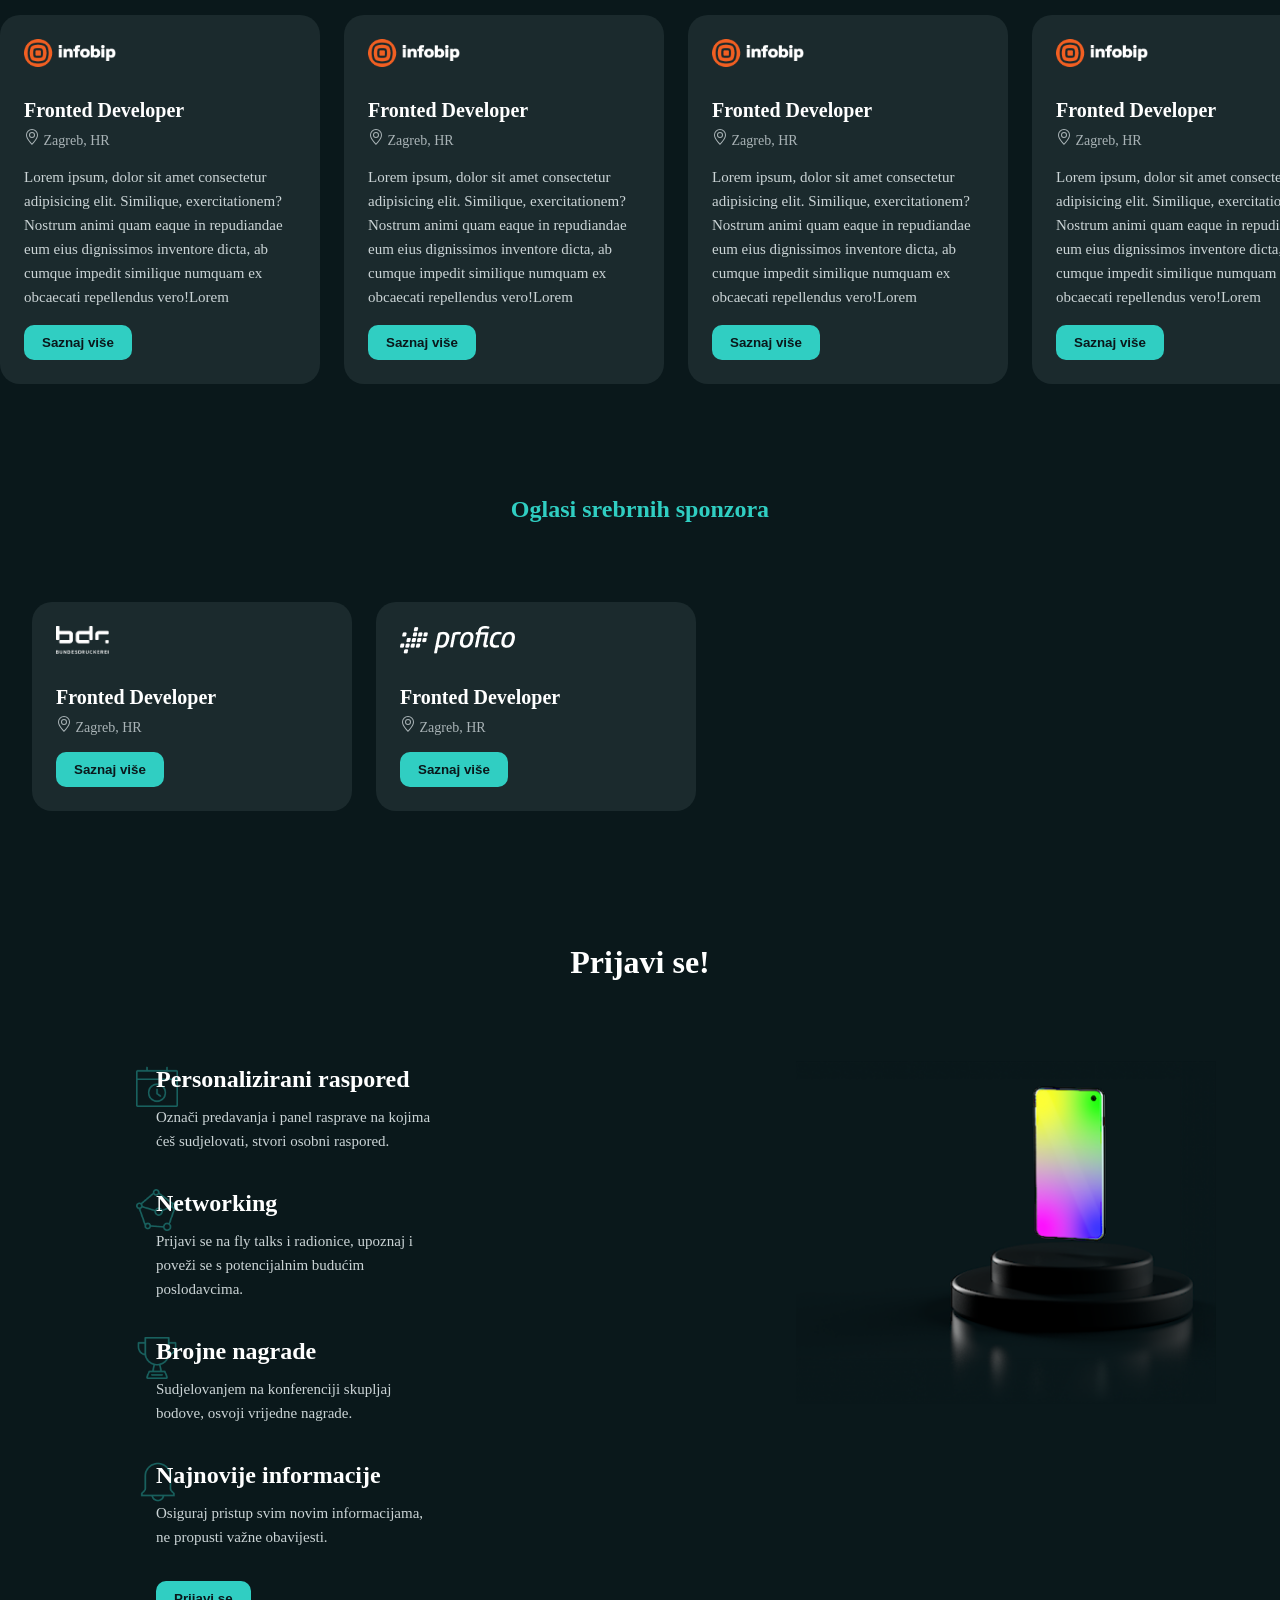
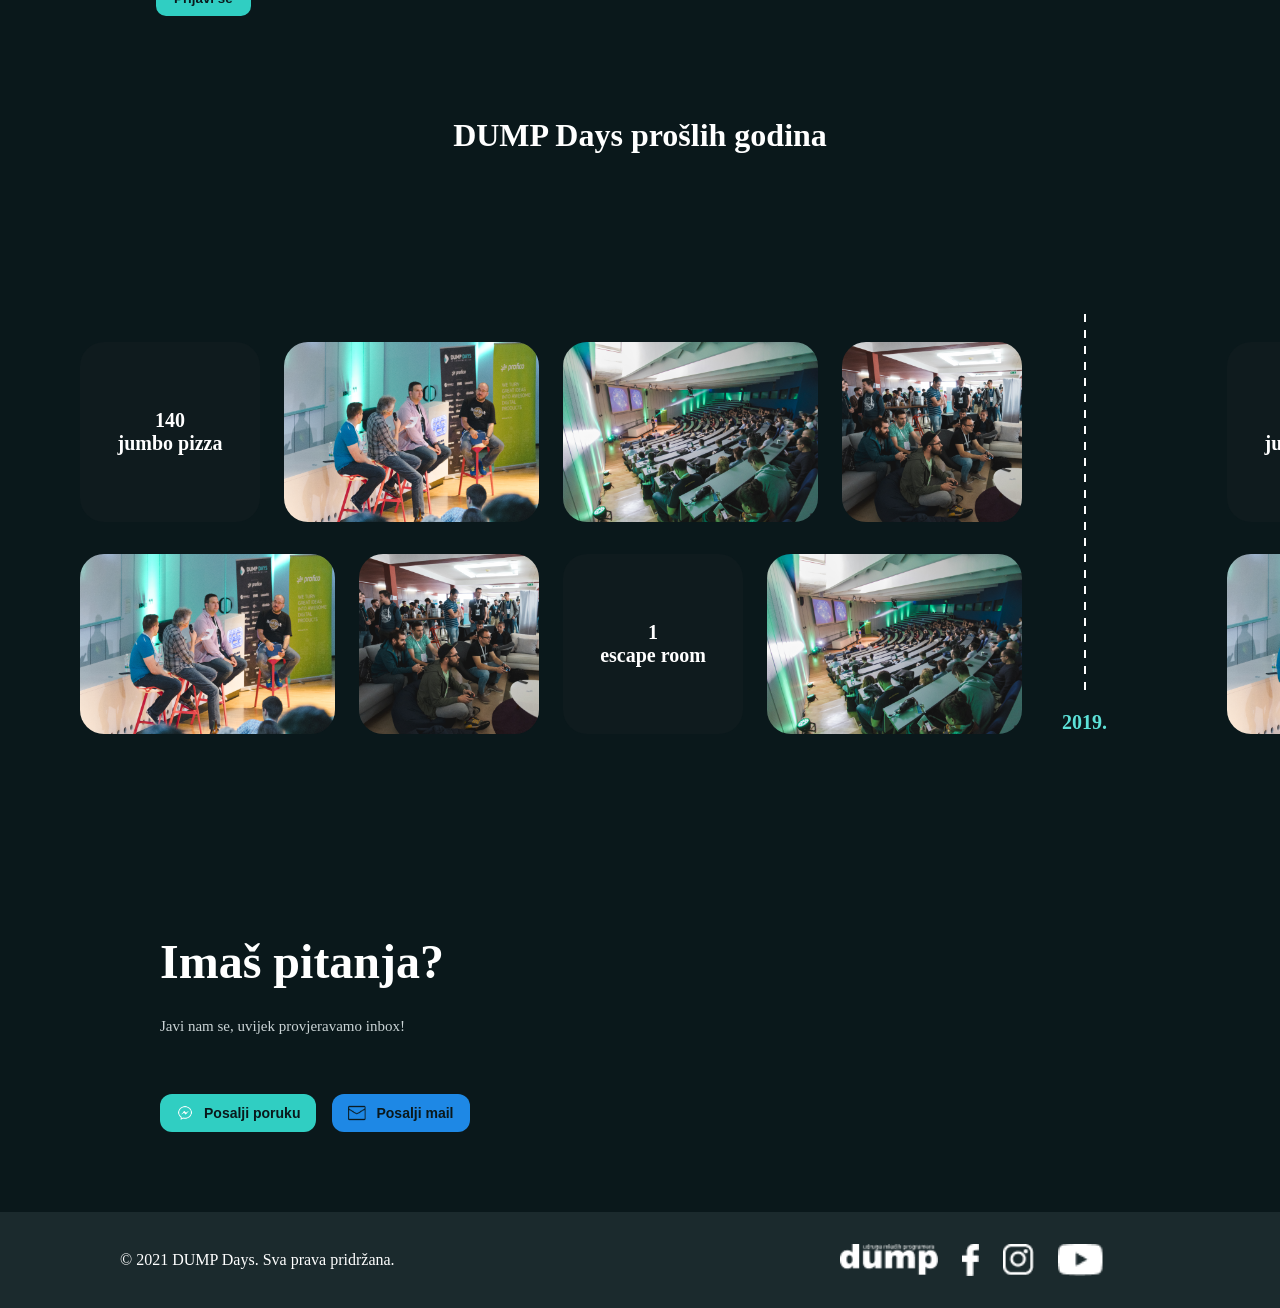
==== commit 81e38105: "Add typewritter animation for main title" ====
--- a/index.html
+++ b/index.html
@@ -15,6 +15,7 @@
     <link rel="stylesheet" href="styles/contact_footer_style.css">
     <link rel="stylesheet" href="styles/main-title-overview.css">
     <link rel="stylesheet" href="styles/schedule.css">
+    <link rel="stylesheet" href="styles/typewritter-animation.css">
     <title>DUMP Days 2021 - IT konferencija</title>
 </head>
 
--- a/styles/main-title-overview.css
+++ b/styles/main-title-overview.css
@@ -17,22 +17,6 @@
     display: flex;
     flex-direction: column;
     justify-content: center;
-}
-
-.animated-word {
-    border-right: 2px solid var(--on-hover-color);
-    padding-right: 2px;
-    white-space: nowrap;
-    overflow: hidden;
-    display: inline-block;
-    font-weight: bold;
-    animation: blink-cursor 0.7s steps(1) infinite;
-}
-
-@keyframes blink-cursor {
-    50% {
-        border-color: transparent;
-    }
 }
 
 .main-title-buttons div:nth-of-type(2) {
--- a/styles/typewritter-animation.css
+++ b/styles/typewritter-animation.css
@@ -0,0 +1,110 @@
+.animated-word {
+    color: var(--secondary-background-color);
+}
+
+.animated-word::before {
+    content: '';
+    animation: typewriter 12s infinite;
+    display: inline;
+    border-right: 2px solid white;
+    vertical-align: baseline;
+}
+
+@keyframes typewriter {
+    0% { content: ''; }
+    2% { content: 'd'; }
+    4% { content: 'de'; }
+    6% { content: 'dev'; }
+    8% { content: 'deve'; }
+    10% { content: 'devel'; }
+    12% { content: 'develo'; }
+    14% { content: 'develop'; }
+    16% { content: 'develope'; }
+    18% { content: 'developer'; }
+    20% { content: 'developera'; }
+    22%, 23% { content: 'developera'; }
+    24% { content: 'developer'; }
+    25% { content: 'develope'; }
+    26% { content: 'develop'; }
+    27% { content: 'develo'; }
+    28% { content: 'devel'; }
+    29% { content: 'deve'; }
+    30% { content: 'dev'; }
+    31% { content: 'de'; }
+    32% { content: 'd'; }
+    33% { content: ''; }
+    35% { content: 'd'; }
+    36% { content: 'di'; }
+    37% { content: 'diz'; }
+    38% { content: 'diza'; }
+    39% { content: 'dizaj'; }
+    40% { content: 'dizajn'; }
+    41% { content: 'dizajne'; }
+    42% { content: 'dizajner'; }
+    43% { content: 'dizajnera'; }
+    44%, 46% { content: 'dizajnera'; }
+    47% { content: 'dizajner'; }
+    48% { content: 'dizajne'; }
+    49% { content: 'dizajn'; }
+    50% { content: 'dizaj'; }
+    51% { content: 'diza'; }
+    52% { content: 'diz'; }
+    53% { content: 'di'; }
+    54% { content: 'd'; }
+    55% { content: ''; }
+    57% { content: 'm'; }
+    58% { content: 'ma'; }
+    59% { content: 'mar'; }
+    60% { content: 'mark'; }
+    61% { content: 'marke'; }
+    62% { content: 'market'; }
+    63% { content: 'marketi'; }
+    64% { content: 'marketin'; }
+    65% { content: 'marketing'; }
+    66% { content: 'marketinga'; }
+    67% { content: 'marketingaš'; }
+    68% { content: 'marketingaša'; }
+    69%, 71% { content: 'marketingaša'; }
+    72% { content: 'marketingaš'; }
+    73% { content: 'marketinga'; }
+    74% { content: 'marketing'; }
+    75% { content: 'marketin'; }
+    76% { content: 'marketi'; }
+    77% { content: 'market'; }
+    78% { content: 'marke'; }
+    79% { content: 'mark'; }
+    80% { content: 'mar'; }
+    81% { content: 'ma'; }
+    82% { content: 'm'; }
+    83% { content: ''; }
+    85% { content: 'p'; }
+    86% { content: 'po'; }
+    87% { content: 'pod'; }
+    88% { content: 'podu'; }
+    89% { content: 'poduz'; }
+    90% { content: 'poduzet'; }
+    91% { content: 'poduzetn'; }
+    92% { content: 'poduznetni'; }
+    93% { content: 'poduzetnik'; }
+    94% { content: 'poduzetnika'; }
+    95%, 96% { content: 'poduzetnika'; }
+    97% { content: 'poduzetnik'; }
+    97.5% { content: 'poduznetni'; }
+    98% { content: 'poduzetn'; }
+    98.3% { content: 'poduzet'; }
+    98.6% { content: 'poduz'; }
+    98.8% { content: 'podu'; }
+    99% { content: 'pod'; }
+    99.3% { content: 'po'; }
+    99.6% { content: 'p'; }
+    100% { content: ''; }
+}
+
+@keyframes blink {
+    0%, 50% { border-color: var(--secondary-background-color); }
+    51%, 100% { border-color: transparent; }
+}
+
+.animated-word::before {
+    animation: typewriter 12s infinite, blink 0.8s infinite;
+}
